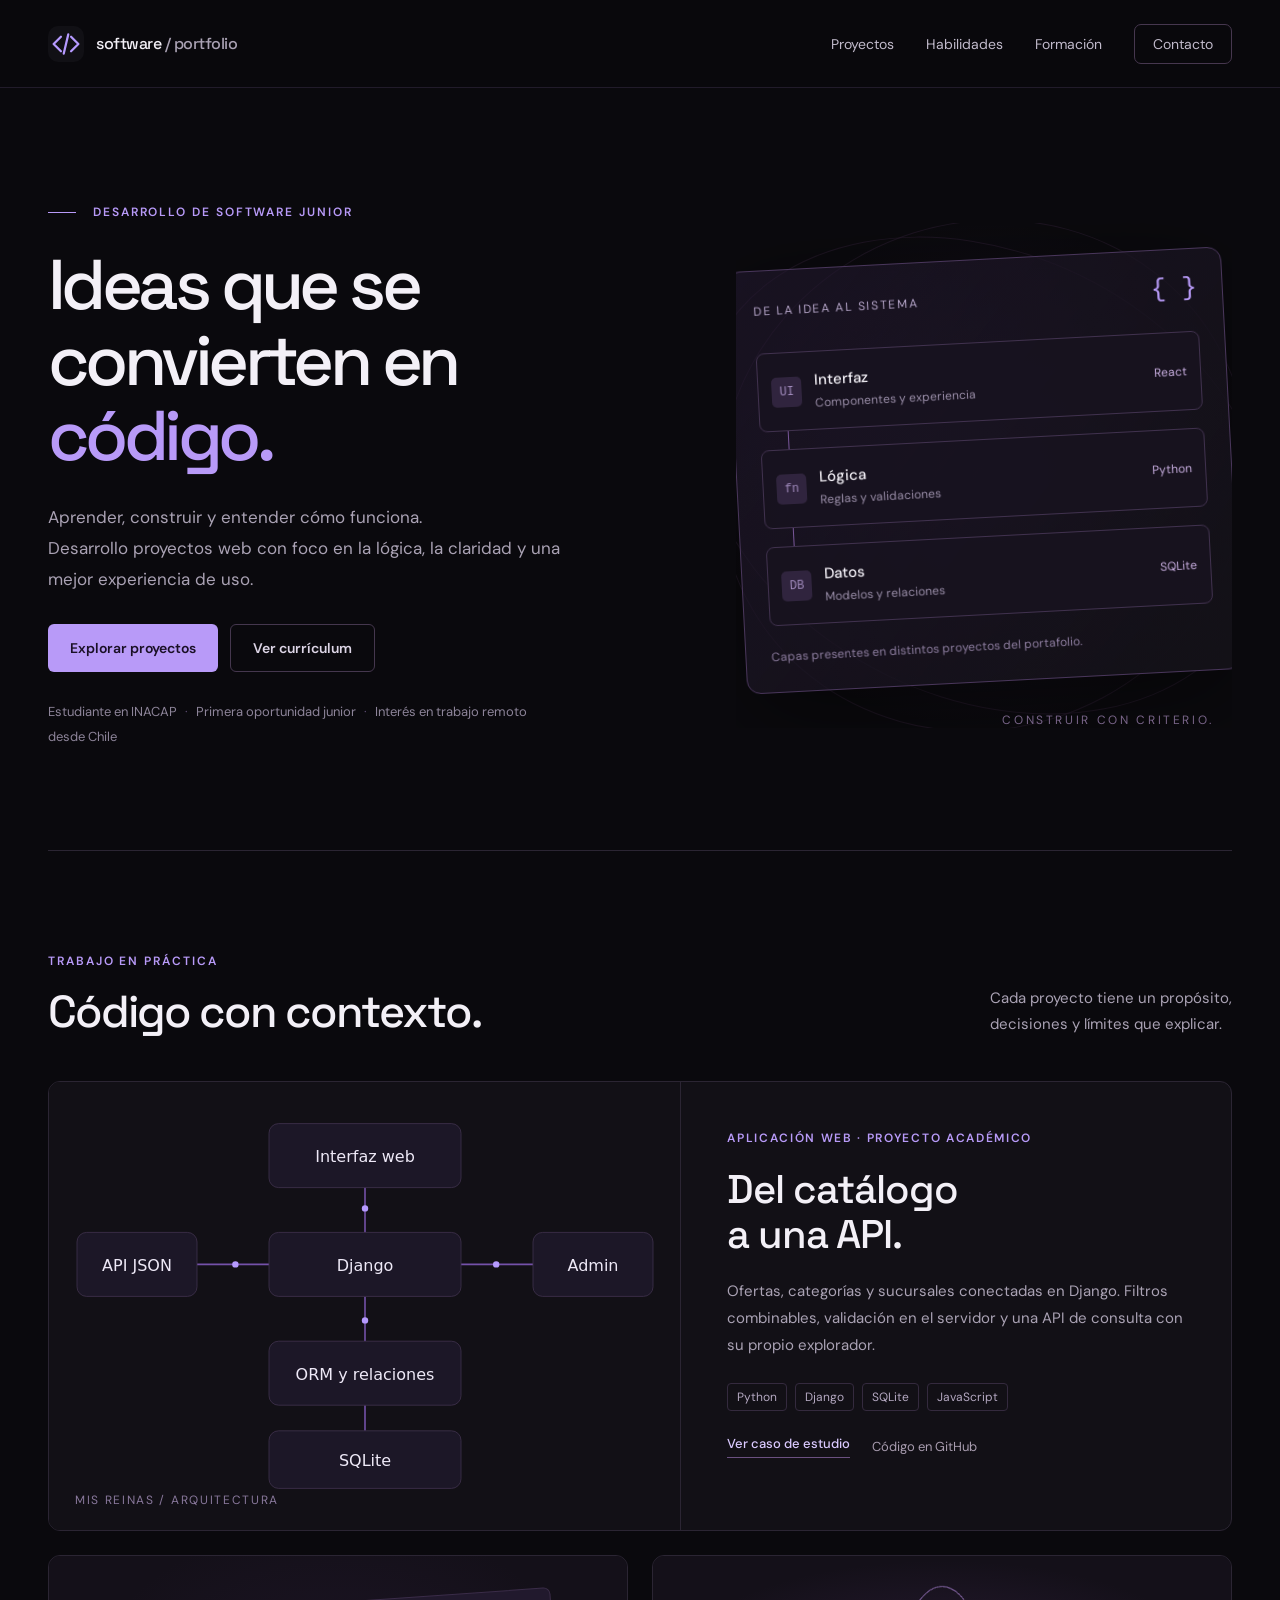
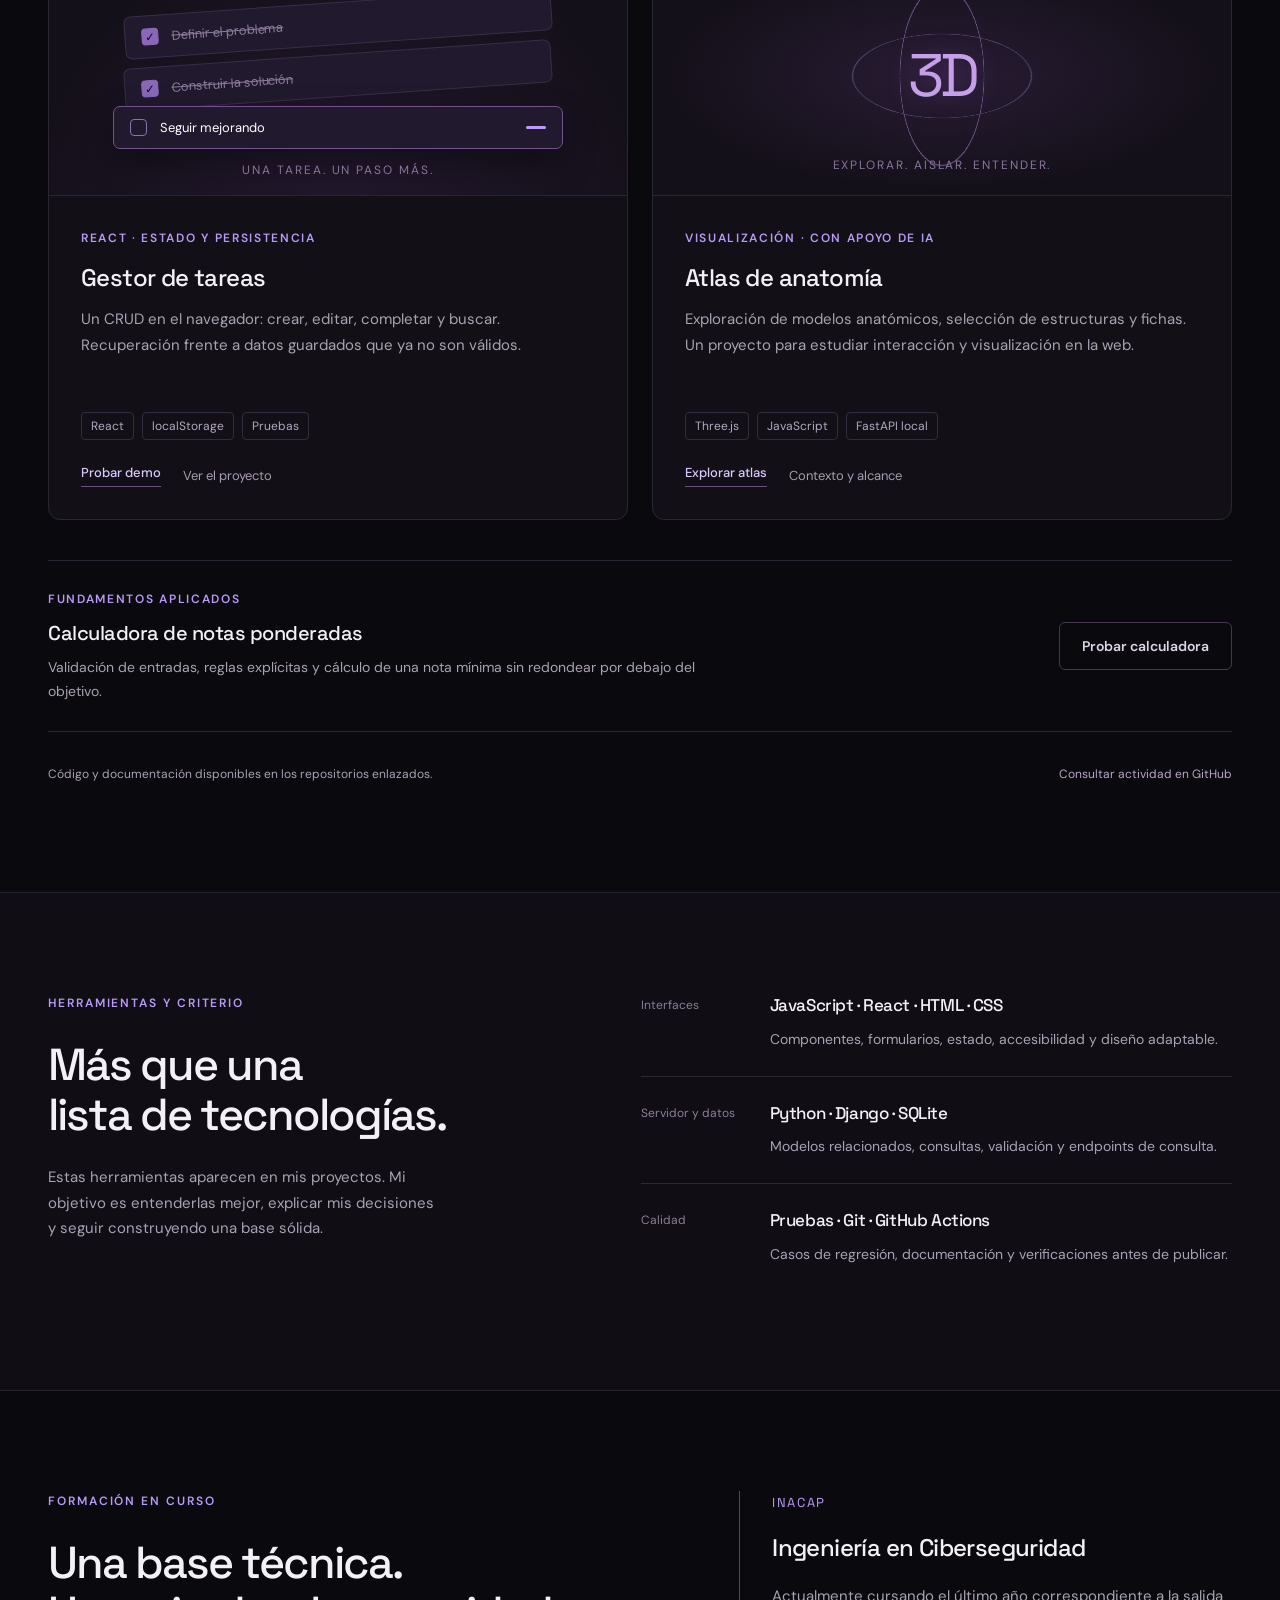
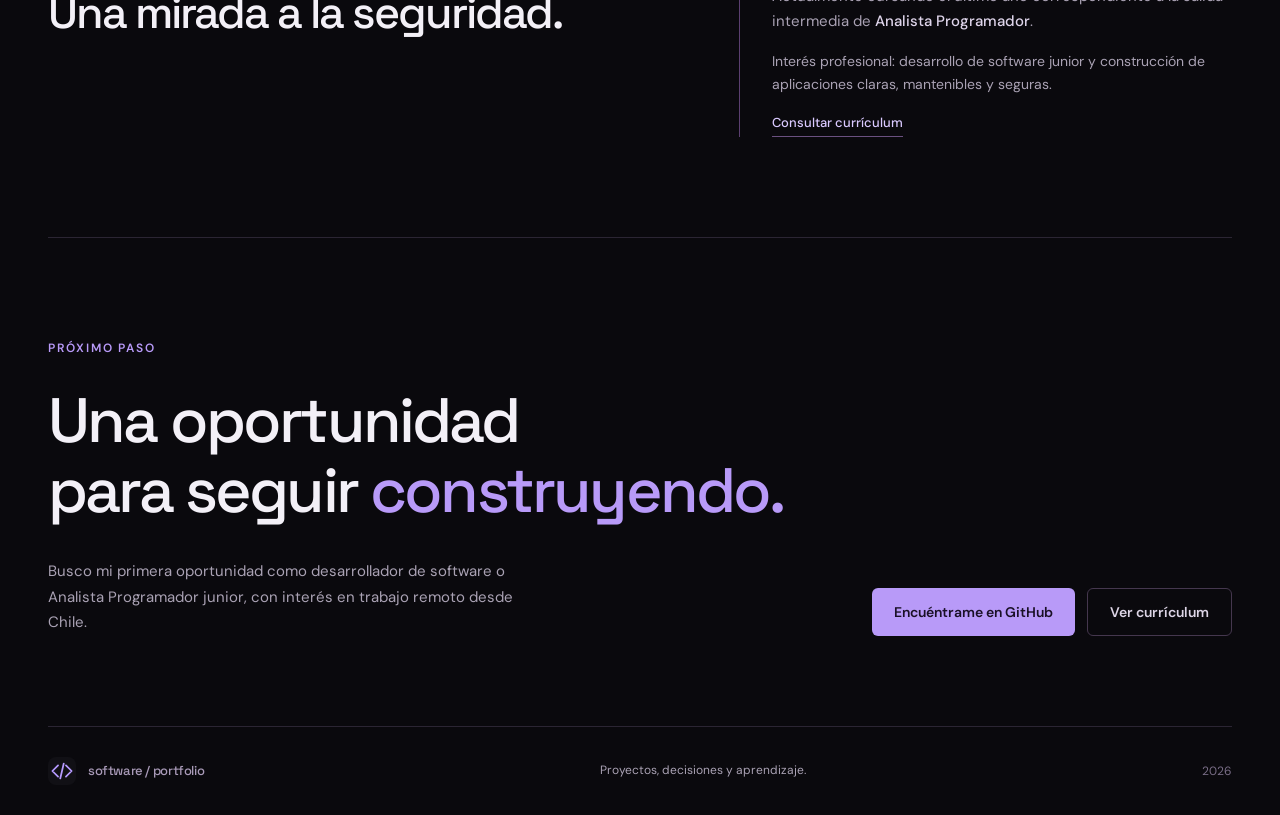
==== index.html @ 1f6416e0 "feat: publish responsive software portfolio and project case studies" ====
<!doctype html>
<html lang="es">
<head>
  <meta charset="utf-8"><meta name="viewport" content="width=device-width,initial-scale=1">
  <title>Desarrollo de software · Portafolio junior</title>
  <meta name="description" content="Portafolio de desarrollo de software junior: proyectos con React, Django y Python, código verificable y formación en INACAP.">
  <meta name="theme-color" content="#0a090d"><meta name="color-scheme" content="dark">
  <meta property="og:title" content="Desarrollo de software · Portafolio junior"><meta property="og:description" content="Proyectos que se pueden explorar. Código, decisiones y aprendizaje."><meta property="og:type" content="website">
  <link rel="icon" href="assets/mark.svg" type="image/svg+xml"><link rel="stylesheet" href="styles.css"><script src="app.js" defer></script>
</head>
<body>
<a class="skip" href="#contenido">Saltar al contenido</a>
<header class="site-header"><nav class="wrap nav" aria-label="Navegación principal"><a class="brand" href="#inicio" aria-label="Inicio del portafolio"><img src="assets/mark.svg" width="36" height="36" alt=""><span>software<span class="brand-sub"> / portfolio</span></span></a><button class="menu-toggle" aria-expanded="false" aria-controls="nav-links">Menú</button><div class="nav-links" id="nav-links"><a href="#proyectos">Proyectos</a><a href="#habilidades">Habilidades</a><a href="#formacion">Formación</a><a class="nav-contact" href="#contacto">Contacto</a></div></nav></header>
<main id="contenido">
  <section class="hero wrap" id="inicio"><div class="hero-copy"><p class="eyebrow"><span class="small-line"></span> DESARROLLO DE SOFTWARE JUNIOR</p><h1>Ideas que se<br>convierten en <span>código.</span></h1><p class="hero-description">Aprender, construir y entender cómo funciona.<br>Desarrollo proyectos web con foco en la lógica, la claridad y una mejor experiencia de uso.</p><div class="hero-actions"><a class="button primary" href="#proyectos">Explorar proyectos</a><a class="button secondary" href="curriculum.html">Ver currículum</a></div><p class="hero-note">Estudiante en INACAP <span>·</span> Primera oportunidad junior <span>·</span> Interés en trabajo remoto desde Chile</p></div>
  <aside class="hero-art" aria-label="Un proyecto, desde la interfaz hasta los datos"><div class="orbit orbit-one"></div><div class="orbit orbit-two"></div><div class="architecture-panel"><div class="panel-top"><span class="panel-label">DE LA IDEA AL SISTEMA</span><span class="code-glyph" aria-hidden="true">{ }</span></div><div class="architecture-row"><span class="node-icon">UI</span><div><strong>Interfaz</strong><small>Componentes y experiencia</small></div><span class="node-tag">React</span></div><div class="node-connection"></div><div class="architecture-row"><span class="node-icon">fn</span><div><strong>Lógica</strong><small>Reglas y validaciones</small></div><span class="node-tag">Python</span></div><div class="node-connection"></div><div class="architecture-row"><span class="node-icon">DB</span><div><strong>Datos</strong><small>Modelos y relaciones</small></div><span class="node-tag">SQLite</span></div><p class="panel-foot">Capas presentes en distintos proyectos del portafolio.</p></div><span class="art-caption">CONSTRUIR CON CRITERIO.</span></aside>
  </section>

  <section class="projects section wrap" id="proyectos"><div class="section-heading"><div><p class="eyebrow">TRABAJO EN PRÁCTICA</p><h2>Código con contexto.</h2></div><p>Cada proyecto tiene un propósito,<br>decisiones y límites que explicar.</p></div>
    <article class="featured project" data-repo="Misreinas"><a class="project-visual" href="proyectos/misreinas.html" aria-label="Ver caso de estudio de Mis Reinas"><img src="assets/architecture.svg" alt="Arquitectura de Mis Reinas con Django, API JSON, Admin, ORM y SQLite" width="840" height="560" loading="lazy"><span class="visual-label">MIS REINAS / ARQUITECTURA</span></a><div class="featured-copy"><span class="project-type">APLICACIÓN WEB · PROYECTO ACADÉMICO</span><h3>Del catálogo<br> a una API.</h3><p>Ofertas, categorías y sucursales conectadas en Django. Filtros combinables, validación en el servidor y una API de consulta con su propio explorador.</p><ul class="tags" aria-label="Tecnologías"><li>Python</li><li>Django</li><li>SQLite</li><li>JavaScript</li></ul><div class="project-links"><a class="text-link" href="proyectos/misreinas.html">Ver caso de estudio</a><a href="https://github.com/bastiiiuuu/Misreinas">Código en GitHub</a></div><span class="repo-update" aria-live="polite"></span></div></article>
    <div class="project-grid">
      <article class="project project-card" data-repo="Certamen-4"><div class="card-visual tasks-visual" aria-hidden="true"><div class="mini-task"><span class="check done">✓</span><span class="strike">Definir el problema</span></div><div class="mini-task"><span class="check done">✓</span><span class="strike">Construir la solución</span></div><div class="mini-task"><span class="check"></span><span>Seguir mejorando</span><i></i></div><p>UNA TAREA. UN PASO MÁS.</p></div><div class="card-copy"><span class="project-type">REACT · ESTADO Y PERSISTENCIA</span><h3>Gestor de tareas</h3><p>Un CRUD en el navegador: crear, editar, completar y buscar. Recuperación frente a datos guardados que ya no son válidos.</p><ul class="tags"><li>React</li><li>localStorage</li><li>Pruebas</li></ul><div class="project-links"><a class="text-link" href="https://bastiiiuuu.github.io/Certamen-4/">Probar demo</a><a href="proyectos/tareas.html">Ver el proyecto</a></div><span class="repo-update" aria-live="polite"></span></div></article>
      <article class="project project-card" data-repo="anatomia-mvp"><div class="card-visual atlas-visual" aria-hidden="true"><div class="atlas-ring ring-a"></div><div class="atlas-ring ring-b"></div><div class="atlas-ring ring-c"></div><span class="atlas-word">3D</span><span class="atlas-label">EXPLORAR. AISLAR. ENTENDER.</span></div><div class="card-copy"><span class="project-type">VISUALIZACIÓN · CON APOYO DE IA</span><h3>Atlas de anatomía</h3><p>Exploración de modelos anatómicos, selección de estructuras y fichas. Un proyecto para estudiar interacción y visualización en la web.</p><ul class="tags"><li>Three.js</li><li>JavaScript</li><li>FastAPI local</li></ul><div class="project-links"><a class="text-link" href="https://bastiiiuuu.github.io/anatomia-mvp/">Explorar atlas</a><a href="proyectos/atlas.html">Contexto y alcance</a></div><span class="repo-update" aria-live="polite"></span></div></article>
    </div>
    <div class="small-project"><div><span class="project-type">FUNDAMENTOS APLICADOS</span><h3>Calculadora de notas ponderadas</h3><p>Validación de entradas, reglas explícitas y cálculo de una nota mínima sin redondear por debajo del objetivo.</p></div><a class="button secondary" href="https://bastiiiuuu.github.io/calculadora-notas-10-pts/">Probar calculadora</a></div>
    <div class="github-sync"><p id="sync-status" role="status">Código y documentación disponibles en los repositorios enlazados.</p><button id="sync-github" type="button">Consultar actividad en GitHub</button></div>
  </section>

  <section class="skills-section section" id="habilidades"><div class="wrap skills-layout"><div><p class="eyebrow">HERRAMIENTAS Y CRITERIO</p><h2>Más que una<br>lista de tecnologías.</h2><p class="section-intro">Estas herramientas aparecen en mis proyectos. Mi objetivo es entenderlas mejor, explicar mis decisiones y seguir construyendo una base sólida.</p></div><div class="skill-groups"><div class="skill-row"><span class="skill-category">Interfaces</span><div><h3>JavaScript · React · HTML · CSS</h3><p>Componentes, formularios, estado, accesibilidad y diseño adaptable.</p></div></div><div class="skill-row"><span class="skill-category">Servidor y datos</span><div><h3>Python · Django · SQLite</h3><p>Modelos relacionados, consultas, validación y endpoints de consulta.</p></div></div><div class="skill-row"><span class="skill-category">Calidad</span><div><h3>Pruebas · Git · GitHub Actions</h3><p>Casos de regresión, documentación y verificaciones antes de publicar.</p></div></div></div></div></section>

  <section class="section wrap education-layout" id="formacion"><div><p class="eyebrow">FORMACIÓN EN CURSO</p><h2>Una base técnica.<br>Una mirada a la seguridad.</h2></div><div class="education-card"><span class="school">INACAP</span><h3>Ingeniería en Ciberseguridad</h3><p>Actualmente cursando el último año correspondiente a la salida intermedia de <strong>Analista Programador</strong>.</p><p class="muted">Interés profesional: desarrollo de software junior y construcción de aplicaciones claras, mantenibles y seguras.</p><a class="text-link" href="curriculum.html">Consultar currículum</a></div></section>

  <section class="contact-section section wrap" id="contacto"><p class="eyebrow">PRÓXIMO PASO</p><h2>Una oportunidad<br>para seguir <span>construyendo.</span></h2><div class="contact-bottom"><p>Busco mi primera oportunidad como desarrollador de software o Analista Programador junior, con interés en trabajo remoto desde Chile.</p><div class="hero-actions"><a class="button primary" href="https://github.com/bastiiiuuu">Encuéntrame en GitHub</a><a class="button secondary" href="curriculum.html">Ver currículum</a></div></div></section>
</main><footer class="wrap footer"><a class="brand" href="#inicio"><img src="assets/mark.svg" width="28" height="28" alt=""><span>software / portfolio</span></a><p>Proyectos, decisiones y aprendizaje.</p><span>2026</span></footer>
</body></html>
---- styles.css ----
@import url('https://fonts.googleapis.com/css2?family=DM+Sans:wght@400;450;500;550;600;650;700&family=Space+Grotesk:wght@400;500;600;700&display=swap');
:root{--bg:#0a090d;--surface:#121016;--surface-2:#19151f;--border:#2b2533;--text:#f3f0f7;--muted:#aaa2b4;--accent:#b89af8;--accent-light:#dac9ff;font-family:'DM Sans',system-ui,sans-serif;color:var(--text);background:var(--bg);font-synthesis:none;scroll-behavior:smooth;scroll-padding-top:100px}*{box-sizing:border-box}body{margin:0}a{color:inherit;text-decoration:none}button,input{font:inherit}button,a{-webkit-tap-highlight-color:transparent}button{cursor:pointer}img{max-width:100%;display:block}::selection{background:#684695;color:white}.wrap{width:min(1184px,calc(100% - 96px));margin-inline:auto}.section{padding-block:100px}h1,h2,h3,p{margin-top:0}h1,h2,h3,.brand{font-family:'Space Grotesk',system-ui,sans-serif;font-weight:500}h1{font-size:clamp(3.3rem,5.5vw,5.2rem);line-height:1.07;letter-spacing:-.065em;margin-bottom:28px}h1 span,h2 span{color:var(--accent)}h2{font-size:clamp(2.2rem,3.5vw,3.25rem);line-height:1.12;letter-spacing:-.045em;margin-bottom:20px}h3{letter-spacing:-.025em}p{line-height:1.7;color:var(--muted)}.eyebrow{font-size:.75rem;letter-spacing:.16em;font-weight:600;color:var(--accent);margin-bottom:26px}.small-line{display:inline-block;width:28px;height:1px;background:var(--accent);vertical-align:middle;margin-right:12px}.site-header{height:88px;border-bottom:1px solid #211b2a;background:#0a090df2;position:sticky;top:0;z-index:20;backdrop-filter:blur(14px)}.nav{display:flex;align-items:center;justify-content:space-between;height:100%}.brand{display:flex;align-items:center;gap:12px;font-size:1rem;letter-spacing:-.03em}.brand-sub{color:var(--muted)}.nav-links{display:flex;align-items:center;gap:32px;font-size:.875rem;color:#c1bacb}.nav-links a{transition:color .2s}.nav-links a:hover{color:white}.nav-contact{border:1px solid #46374f;border-radius:7px;padding:10px 18px}.menu-toggle{display:none}.hero{min-height:700px;padding-block:114px 100px;display:grid;grid-template-columns:1.25fr 1fr;gap:68px;align-items:center;position:relative}.hero-description{font-size:1.0625rem;line-height:1.8;max-width:530px}.hero-actions{display:flex;flex-wrap:wrap;gap:12px;margin-top:30px}.button{display:inline-flex;justify-content:center;align-items:center;min-height:48px;border-radius:6px;font-size:.875rem;font-weight:600;padding:14px 22px;transition:background .2s,transform .2s,border-color .2s}.button:hover{transform:translateY(-2px)}.primary{color:#1a1026;background:var(--accent)}.primary:hover{background:#ccb4ff}.secondary{background:transparent;border:1px solid #45374e;color:#ddd5e6}.secondary:hover{background:#1c1525;border-color:#785d8b}.hero-note{font-size:.8125rem;line-height:1.9;margin:28px 0 0;max-width:490px;color:#8d8499}.hero-note span{color:#5b4b70;padding:0 5px}.hero-art{position:relative;min-width:0;overflow:clip;padding:36px 0 46px;isolation:isolate}.hero-art:before{content:'';position:absolute;inset:-20px -45px;background:radial-gradient(ellipse,#6b3c9f24,transparent 66%);z-index:-1}.architecture-panel{border:1px solid #49365b;background:linear-gradient(130deg,#21172e99,#121016);border-radius:14px;padding:25px;position:relative;box-shadow:0 25px 100px #0008;transform:rotate(-3deg);animation:settle 1s ease both}.panel-top{display:flex;justify-content:space-between;align-items:center;padding-bottom:28px}.panel-label{font-size:.75rem;letter-spacing:.14em;color:#b5a5c8}.code-glyph{color:var(--accent);font-family:monospace;font-size:1.6rem}.architecture-row{display:flex;align-items:center;padding:18px 13px;border:1px solid #40314e;background:#17121ecc;border-radius:8px;gap:13px}.node-icon{font-size:.75rem;color:#a18bbd;background:#30243e;border-radius:5px;padding:8px;font-family:monospace}.architecture-row strong{display:block;font-size:.9375rem;font-weight:500}.architecture-row small{display:block;font-size:.75rem;color:#998da8;margin-top:5px}.node-tag{margin-left:auto;font-size:.75rem;color:#c7addf}.node-connection{width:1px;height:18px;background:#785699;margin-left:28px}.panel-foot{font-size:.75rem;margin:22px 0 0;line-height:1.6;color:#8e7ea0}.art-caption{position:absolute;bottom:0;right:18px;font-size:.75rem;letter-spacing:.22em;color:#796589}.orbit{position:absolute;border:1px solid #36233d70;z-index:-1;inset:0 -20px;border-radius:50%;transform:rotate(-28deg)}.orbit-two{inset:30px -50px;transform:rotate(26deg)}.projects{border-top:1px solid var(--border)}.section-heading{display:flex;align-items:flex-end;justify-content:space-between;margin-bottom:44px;gap:30px}.section-heading h2{margin-bottom:0}.section-heading .eyebrow{margin-bottom:16px}.section-heading>p{font-size:.9375rem;margin:0}.project{border:1px solid var(--border);border-radius:12px;overflow:hidden;background:var(--surface)}.featured{display:grid;grid-template-columns:1.15fr 1fr;min-height:450px}.project-visual{position:relative;background:#121016;display:flex;align-items:center;justify-content:center;border-right:1px solid var(--border);overflow:hidden}.project-visual img{width:100%;height:100%;object-fit:cover;transition:transform .5s}.project-visual:hover img{transform:scale(1.025)}.visual-label{position:absolute;bottom:22px;left:26px;font-size:.75rem;letter-spacing:.14em;color:#89789c}.featured-copy{padding:46px}.project-type{display:block;font-size:.75rem;letter-spacing:.14em;color:var(--accent);font-weight:600;line-height:1.7}.featured h3{font-size:2.5rem;line-height:1.12;margin:20px 0}.featured-copy>p{font-size:.9375rem;line-height:1.8}.tags{padding:0;list-style:none;display:flex;flex-wrap:wrap;gap:8px;margin:24px 0}.tags li{font-size:.75rem;color:#b4a8c1;border:1px solid #342a3e;border-radius:4px;padding:5px 9px}.project-links{display:flex;gap:22px;flex-wrap:wrap;align-items:center;font-size:.8125rem}.project-links>a:not(.text-link){color:#a89caf}.text-link{display:inline-block;color:var(--accent-light);border-bottom:1px solid #6a5080;padding-bottom:5px;font-size:.8125rem;font-weight:500}.project-links a:hover,.text-link:hover{color:white}.project-grid{display:grid;grid-template-columns:1fr 1fr;gap:24px;margin-top:24px}.card-visual{height:240px;border-bottom:1px solid var(--border);overflow:hidden;position:relative}.tasks-visual{background:radial-gradient(ellipse at 50% 130%,#482c6350,transparent 80%),#141019;display:flex;flex-direction:column;align-items:center;justify-content:center;gap:9px}.mini-task{display:flex;align-items:center;gap:13px;width:74%;padding:12px 16px;background:#21192d;border:1px solid #3a2c48;border-radius:7px;color:#c8bdd3;font-size:.8125rem;transform:rotate(-4deg)}.mini-task:last-of-type{transform:rotate(0);width:78%;border-color:#73518d;color:white;box-shadow:0 15px 35px #0005}.check{border:1px solid #8e70aa;width:17px;height:17px;display:inline-flex;align-items:center;justify-content:center;border-radius:4px;font-size:.75rem}.check.done{background:#8a67b9;border-color:#8a67b9;color:#160f21}.strike{text-decoration:line-through;color:#8c7c9d}.mini-task i{height:3px;width:20px;margin-left:auto;background:var(--accent);border-radius:3px}.tasks-visual>p{font-size:.75rem;letter-spacing:.16em;position:absolute;bottom:3px;color:#89759c}.card-copy{padding:32px}.card-copy h3{font-size:1.5rem;margin:14px 0}.card-copy>p{font-size:.9375rem;min-height:81px}.atlas-visual{display:flex;align-items:center;justify-content:center;background:radial-gradient(ellipse,#5c39774a,transparent 68%),#141019}.atlas-ring{position:absolute;width:180px;height:180px;border:1px solid #9470b9;border-radius:50%;opacity:.6}.ring-a{transform:rotateX(62deg) rotateZ(20deg)}.ring-b{transform:rotateY(62deg) rotateZ(40deg)}.ring-c{transform:rotateY(-62deg) rotateZ(40deg)}.atlas-word{font-family:'Space Grotesk',sans-serif;font-size:3.75rem;letter-spacing:-.07em;color:#c5a0e9;text-shadow:0 0 30px #9b63cb50}.atlas-label{position:absolute;bottom:22px;font-size:.75rem;letter-spacing:.16em;color:#89759c}.small-project{border-block:1px solid var(--border);display:flex;align-items:center;justify-content:space-between;gap:40px;margin-top:40px;padding:28px 0}.small-project h3{font-size:1.25rem;margin:10px 0}.small-project p{font-size:.875rem;max-width:660px;margin:0}.small-project .button{flex-shrink:0}.github-sync{display:flex;justify-content:space-between;gap:20px;align-items:center;margin-top:24px}.github-sync p{font-size:.75rem;margin:0}.github-sync button{color:#b8a6cc;font-size:.75rem;border:0;background:none;padding:10px 0;flex-shrink:0}.github-sync button:disabled{opacity:.6}.repo-update{display:block;color:#84748e;font-size:.75rem;margin-top:18px}.repo-update:empty{display:none}.skills-section{background:#100d14;border-block:1px solid #27202e}.skills-layout{display:grid;grid-template-columns:1fr 1.2fr;gap:100px}.section-intro{max-width:390px;font-size:.9375rem;margin:25px 0 0}.skill-row{display:grid;grid-template-columns:105px 1fr;gap:24px;padding:24px 0;border-bottom:1px solid #302735}.skill-row:first-child{padding-top:0}.skill-row:last-child{border-bottom:0}.skill-category{font-size:.75rem;color:#8c7e98;padding-top:4px}.skill-row h3{font-size:1.0625rem;line-height:1.5;margin-bottom:9px}.skill-row p{font-size:.875rem;margin:0}.education-layout{display:grid;grid-template-columns:1.2fr 1fr;gap:100px;align-items:start}.education-card{border-left:1px solid #5b3f70;padding-left:32px}.school{font-family:'Space Grotesk',sans-serif;color:var(--accent);letter-spacing:.12em;font-size:.8125rem}.education-card h3{font-size:1.5rem;line-height:1.3;margin:20px 0}.education-card p{font-size:.9375rem}.education-card strong{font-weight:500;color:#dfd5eb}.education-card .muted{font-size:.875rem}.contact-section{border-top:1px solid var(--border);padding-bottom:90px}.contact-section h2{font-size:clamp(2.6rem,4.9vw,4.5rem);line-height:1.12}.contact-bottom{display:flex;justify-content:space-between;align-items:flex-end;gap:60px;margin-top:34px}.contact-bottom>p{max-width:480px;margin:0;font-size:.9375rem}.contact-bottom .hero-actions{margin:0;flex-shrink:0}.footer{border-top:1px solid var(--border);padding-block:30px;display:flex;align-items:center;justify-content:space-between;color:#796d86;font-size:.75rem;gap:20px}.footer .brand{font-size:.8125rem;color:#a99ab8}.footer p{margin:0;font-size:.75rem}.skip{position:fixed;left:16px;top:-80px;z-index:100;background:var(--accent);color:#140b21;padding:12px 20px;border-radius:5px}.skip:focus{top:16px}a:focus-visible,button:focus-visible,summary:focus-visible{outline:2px solid #d5b7ff;outline-offset:6px}section[id]{scroll-margin-top:100px}.case-header{padding:100px 0 55px;max-width:870px}.case-header h1{font-size:clamp(2.8rem,5vw,4.5rem)}.case-content{max-width:850px;padding-bottom:90px}.case-content h2{font-size:1.65rem;letter-spacing:-.03em;margin-top:50px}.case-content p,.case-content li{font-size:1rem;color:var(--muted);line-height:1.8}.case-content li{margin-bottom:10px}.case-content img{border:1px solid var(--border);border-radius:10px;margin:30px 0}.case-content code{font-size:.875em;color:#c8a9e9;background:#201827;padding:3px 6px;border-radius:4px}.case-content a:not(.button){color:var(--accent-light);text-decoration:underline;text-underline-offset:4px}.case-note{border-left:2px solid var(--accent);padding-left:20px}.reveal{opacity:0;transform:translateY(20px);transition:opacity .6s,transform .6s}.reveal.visible{opacity:1;transform:none}@keyframes settle{from{opacity:0;transform:translateY(18px) rotate(-3deg)}to{opacity:1;transform:translateY(0) rotate(-3deg)}}
@media(min-width:1500px){.hero{min-height:790px;padding-top:145px}}
@media(max-width:1050px){.wrap{width:calc(100% - 64px)}.hero{gap:35px}.featured-copy{padding:34px}.skills-layout,.education-layout{gap:50px}.contact-bottom{display:block}.contact-bottom .hero-actions{margin-top:26px}.architecture-panel{padding:20px}.node-tag{display:none}.hero-note{max-width:370px}}
@media(max-width:760px){.wrap{width:calc(100% - 40px)}.site-header{height:72px}.nav-links{display:none;position:absolute;top:71px;left:0;right:0;background:#100d15;border-bottom:1px solid var(--border);padding:24px;flex-direction:column;align-items:stretch;gap:22px}.nav-links.open{display:flex}.menu-toggle{display:block;background:transparent;border:1px solid #44334e;color:#d7c8e4;border-radius:5px;padding:8px 12px;font-size:.8125rem}.hero{grid-template-columns:1fr;gap:10px;padding:70px 0 52px;min-height:0}.hero-copy{max-width:590px;min-width:0}h1{font-size:clamp(3.1rem,9vw,4.5rem)}.hero-description{font-size:1rem}.hero-note{max-width:460px}.hero-art{max-width:440px;width:100%;justify-self:center;padding:35px 14px 42px;margin-top:15px}.architecture-panel{transform:rotate(-2deg)}.orbit{inset:10px 0}.orbit-two{inset:40px -5px}.architecture-row{padding:13px}.node-tag{display:block}.section{padding-block:65px}.section-heading{display:block;margin-bottom:30px}.section-heading>p{margin-top:18px}.featured{grid-template-columns:1fr}.project-visual{border-right:0;border-bottom:1px solid var(--border);height:310px}.project-visual img{object-fit:contain}.featured-copy{padding:28px}.featured h3{font-size:2rem}.featured h3 br{display:none}.project-grid{grid-template-columns:1fr}.card-visual{height:240px}.card-copy{padding:28px}.card-copy>p{min-height:0}.small-project{display:block}.small-project .button{margin-top:22px}.github-sync{display:block}.github-sync button{margin-top:10px}.skills-layout,.education-layout{grid-template-columns:1fr;gap:35px}.skill-row{grid-template-columns:1fr;gap:8px;padding:22px 0}.skill-category{padding:0}.section-intro{max-width:100%}.education-card{padding-left:24px}.contact-section h2{font-size:clamp(2.4rem,8vw,3.5rem)}.contact-bottom{margin-top:24px}.contact-bottom .hero-actions{align-items:stretch}.footer{flex-wrap:wrap;padding-block:25px}.footer p{display:none}.case-header{padding-top:60px}.case-content{padding-bottom:60px}}
@media(prefers-reduced-motion:reduce){:root{scroll-behavior:auto}*,*:before,*:after{animation:none!important;transition:none!important}.reveal{opacity:1;transform:none}}

.hero-copy,.featured-copy,.card-copy{min-width:0}.hero{overflow:clip}.architecture-row>div{min-width:0}
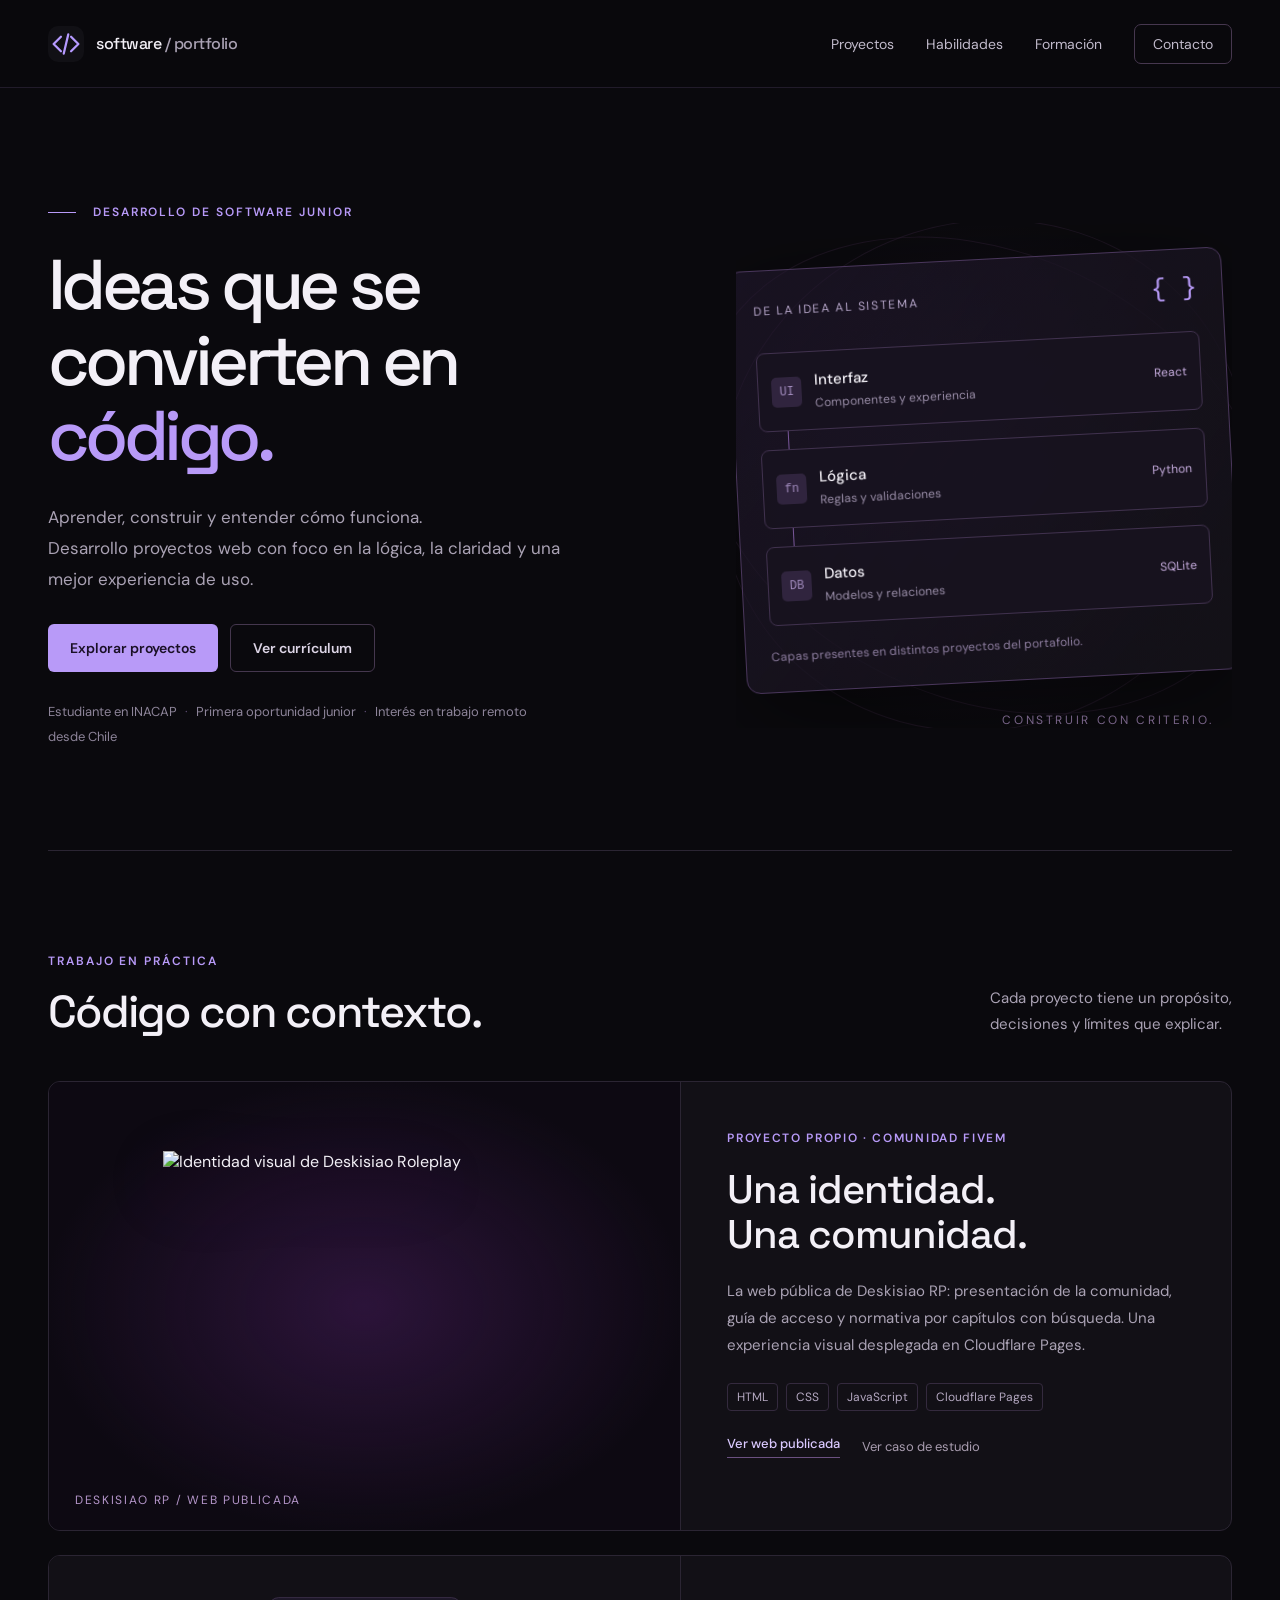
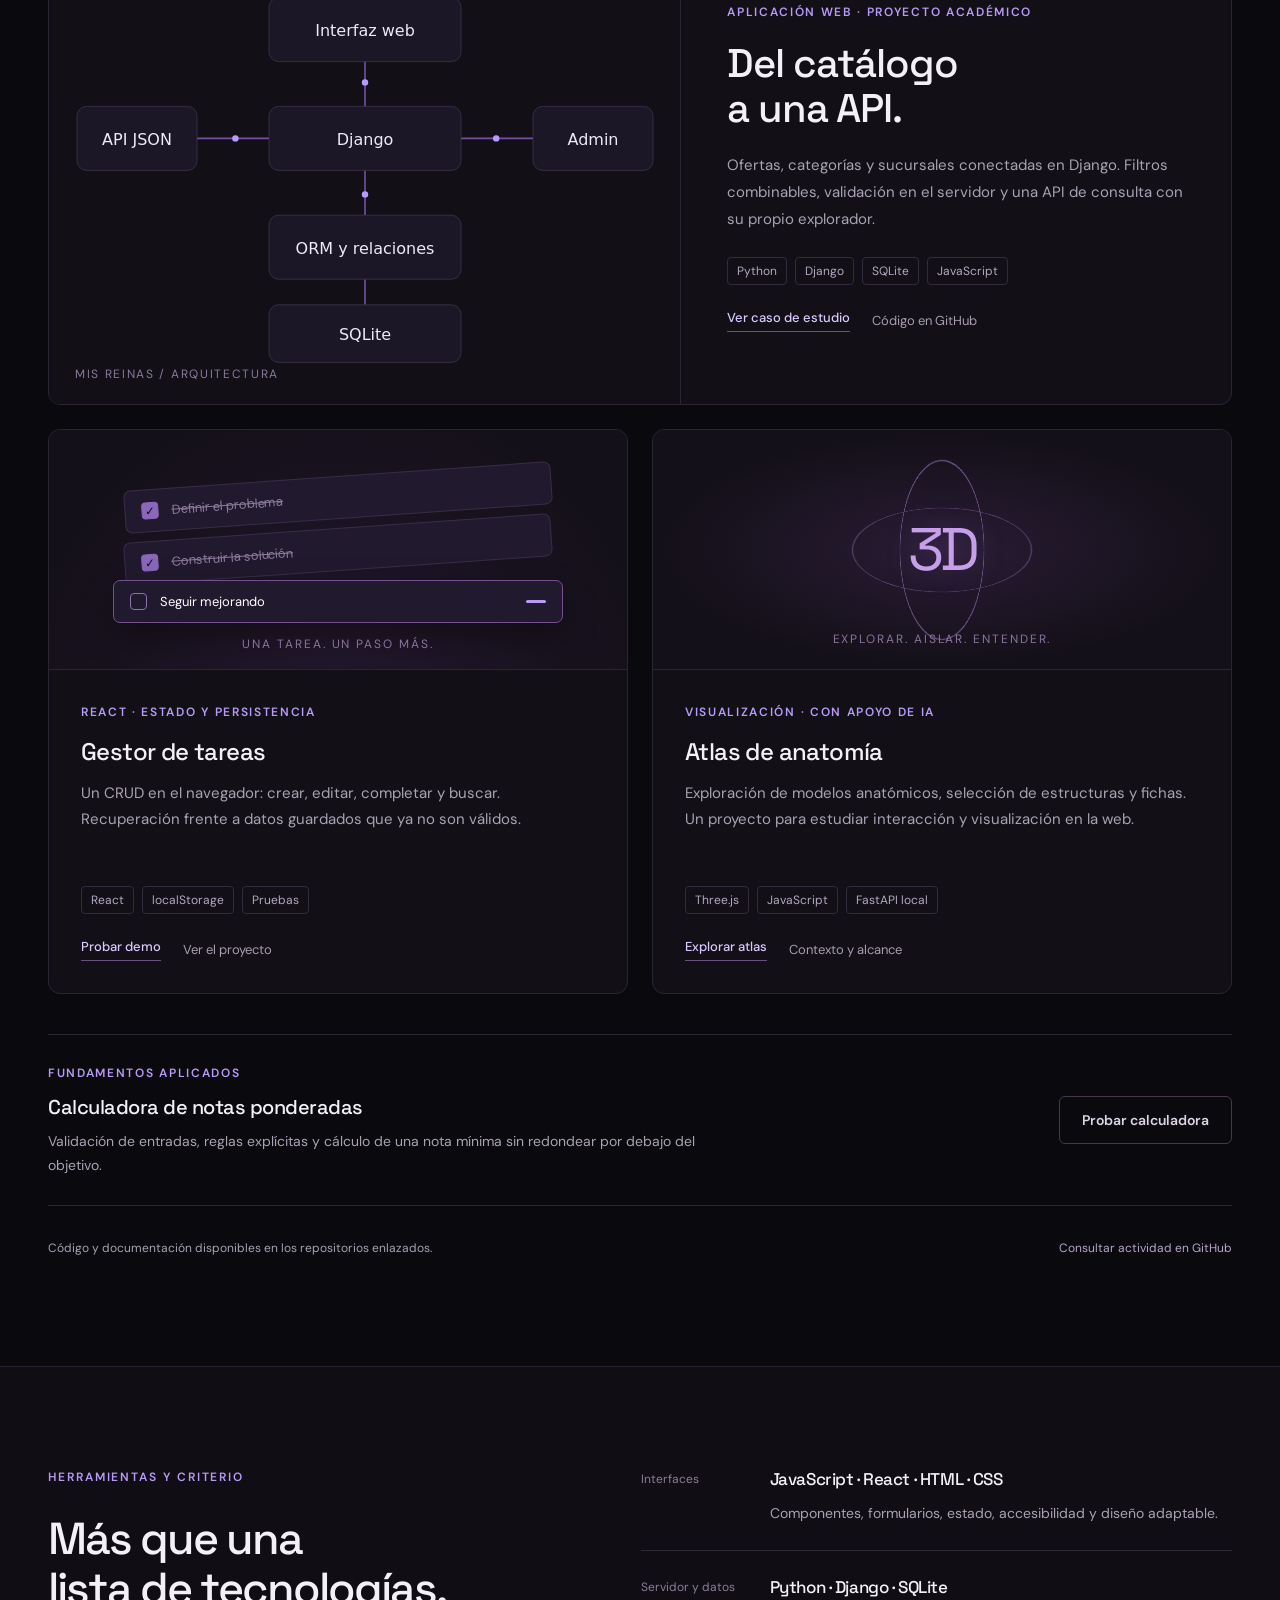
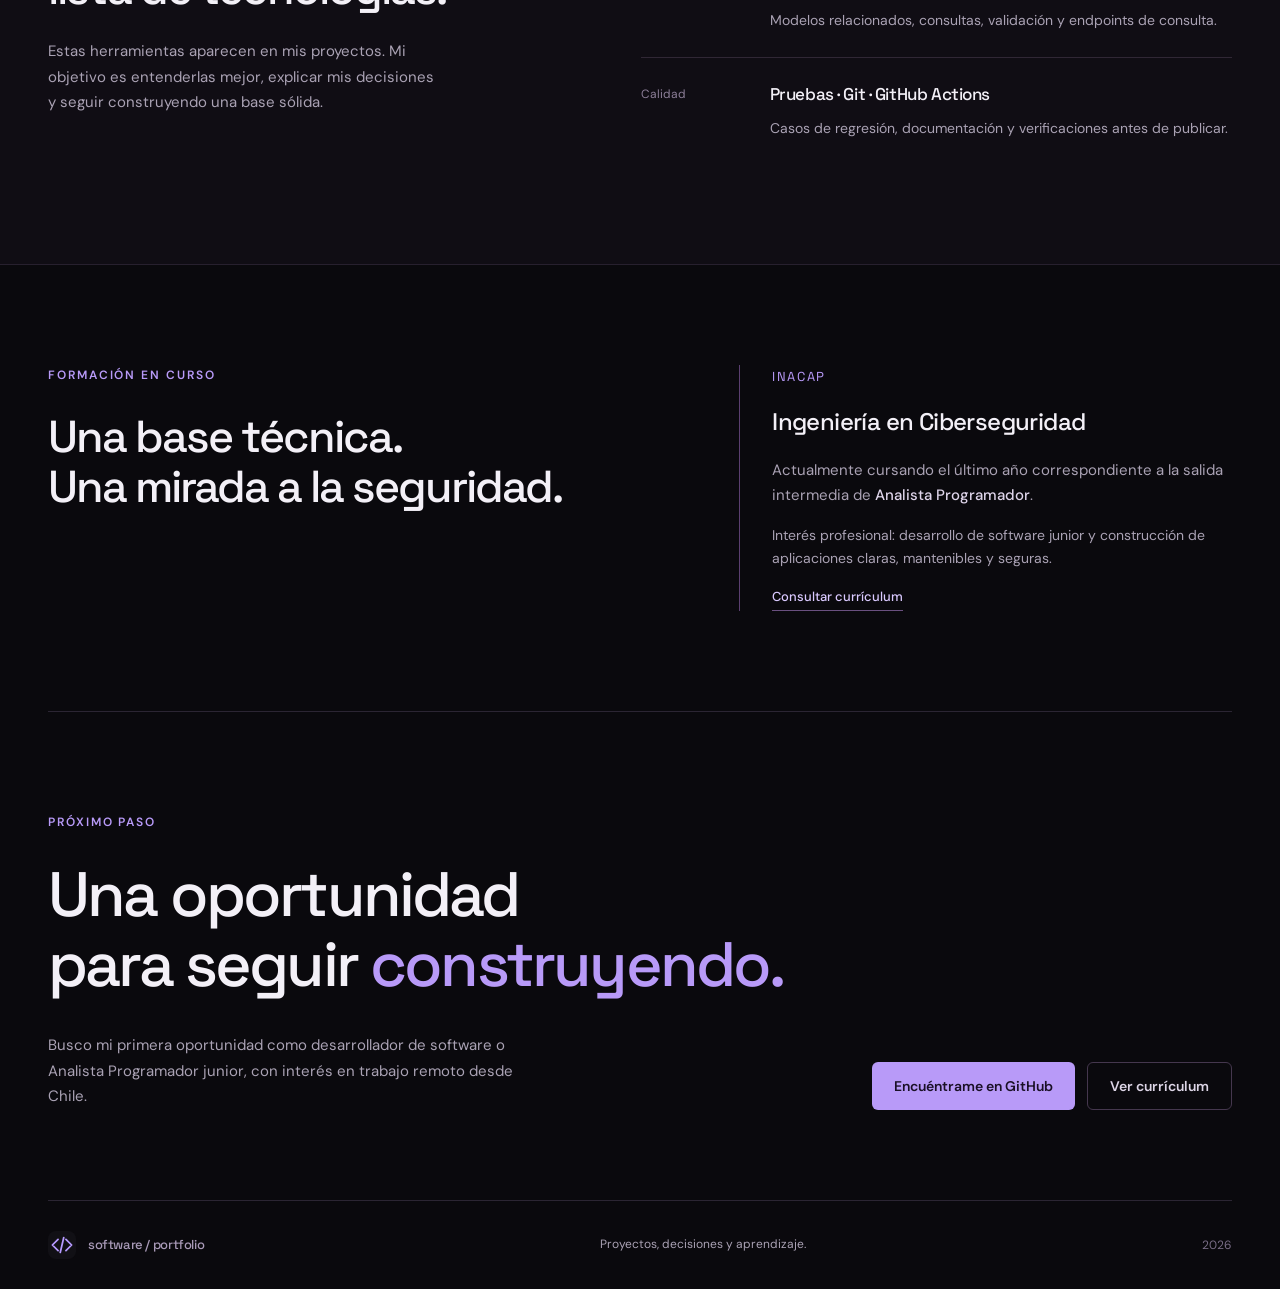
==== commit 5b421308: "feat: showcase Deskisiao RP as a published community web project" ====
--- a/index.html
+++ b/index.html
@@ -1,36 +1,37 @@
-<!doctype html>
-<html lang="es">
-<head>
-  <meta charset="utf-8"><meta name="viewport" content="width=device-width,initial-scale=1">
-  <title>Desarrollo de software · Portafolio junior</title>
-  <meta name="description" content="Portafolio de desarrollo de software junior: proyectos con React, Django y Python, código verificable y formación en INACAP.">
-  <meta name="theme-color" content="#0a090d"><meta name="color-scheme" content="dark">
-  <meta property="og:title" content="Desarrollo de software · Portafolio junior"><meta property="og:description" content="Proyectos que se pueden explorar. Código, decisiones y aprendizaje."><meta property="og:type" content="website">
-  <link rel="icon" href="assets/mark.svg" type="image/svg+xml"><link rel="stylesheet" href="styles.css"><script src="app.js" defer></script>
-</head>
-<body>
-<a class="skip" href="#contenido">Saltar al contenido</a>
-<header class="site-header"><nav class="wrap nav" aria-label="Navegación principal"><a class="brand" href="#inicio" aria-label="Inicio del portafolio"><img src="assets/mark.svg" width="36" height="36" alt=""><span>software<span class="brand-sub"> / portfolio</span></span></a><button class="menu-toggle" aria-expanded="false" aria-controls="nav-links">Menú</button><div class="nav-links" id="nav-links"><a href="#proyectos">Proyectos</a><a href="#habilidades">Habilidades</a><a href="#formacion">Formación</a><a class="nav-contact" href="#contacto">Contacto</a></div></nav></header>
-<main id="contenido">
-  <section class="hero wrap" id="inicio"><div class="hero-copy"><p class="eyebrow"><span class="small-line"></span> DESARROLLO DE SOFTWARE JUNIOR</p><h1>Ideas que se<br>convierten en <span>código.</span></h1><p class="hero-description">Aprender, construir y entender cómo funciona.<br>Desarrollo proyectos web con foco en la lógica, la claridad y una mejor experiencia de uso.</p><div class="hero-actions"><a class="button primary" href="#proyectos">Explorar proyectos</a><a class="button secondary" href="curriculum.html">Ver currículum</a></div><p class="hero-note">Estudiante en INACAP <span>·</span> Primera oportunidad junior <span>·</span> Interés en trabajo remoto desde Chile</p></div>
-  <aside class="hero-art" aria-label="Un proyecto, desde la interfaz hasta los datos"><div class="orbit orbit-one"></div><div class="orbit orbit-two"></div><div class="architecture-panel"><div class="panel-top"><span class="panel-label">DE LA IDEA AL SISTEMA</span><span class="code-glyph" aria-hidden="true">{ }</span></div><div class="architecture-row"><span class="node-icon">UI</span><div><strong>Interfaz</strong><small>Componentes y experiencia</small></div><span class="node-tag">React</span></div><div class="node-connection"></div><div class="architecture-row"><span class="node-icon">fn</span><div><strong>Lógica</strong><small>Reglas y validaciones</small></div><span class="node-tag">Python</span></div><div class="node-connection"></div><div class="architecture-row"><span class="node-icon">DB</span><div><strong>Datos</strong><small>Modelos y relaciones</small></div><span class="node-tag">SQLite</span></div><p class="panel-foot">Capas presentes en distintos proyectos del portafolio.</p></div><span class="art-caption">CONSTRUIR CON CRITERIO.</span></aside>
-  </section>
-
-  <section class="projects section wrap" id="proyectos"><div class="section-heading"><div><p class="eyebrow">TRABAJO EN PRÁCTICA</p><h2>Código con contexto.</h2></div><p>Cada proyecto tiene un propósito,<br>decisiones y límites que explicar.</p></div>
-    <article class="featured project" data-repo="Misreinas"><a class="project-visual" href="proyectos/misreinas.html" aria-label="Ver caso de estudio de Mis Reinas"><img src="assets/architecture.svg" alt="Arquitectura de Mis Reinas con Django, API JSON, Admin, ORM y SQLite" width="840" height="560" loading="lazy"><span class="visual-label">MIS REINAS / ARQUITECTURA</span></a><div class="featured-copy"><span class="project-type">APLICACIÓN WEB · PROYECTO ACADÉMICO</span><h3>Del catálogo<br> a una API.</h3><p>Ofertas, categorías y sucursales conectadas en Django. Filtros combinables, validación en el servidor y una API de consulta con su propio explorador.</p><ul class="tags" aria-label="Tecnologías"><li>Python</li><li>Django</li><li>SQLite</li><li>JavaScript</li></ul><div class="project-links"><a class="text-link" href="proyectos/misreinas.html">Ver caso de estudio</a><a href="https://github.com/bastiiiuuu/Misreinas">Código en GitHub</a></div><span class="repo-update" aria-live="polite"></span></div></article>
-    <div class="project-grid">
-      <article class="project project-card" data-repo="Certamen-4"><div class="card-visual tasks-visual" aria-hidden="true"><div class="mini-task"><span class="check done">✓</span><span class="strike">Definir el problema</span></div><div class="mini-task"><span class="check done">✓</span><span class="strike">Construir la solución</span></div><div class="mini-task"><span class="check"></span><span>Seguir mejorando</span><i></i></div><p>UNA TAREA. UN PASO MÁS.</p></div><div class="card-copy"><span class="project-type">REACT · ESTADO Y PERSISTENCIA</span><h3>Gestor de tareas</h3><p>Un CRUD en el navegador: crear, editar, completar y buscar. Recuperación frente a datos guardados que ya no son válidos.</p><ul class="tags"><li>React</li><li>localStorage</li><li>Pruebas</li></ul><div class="project-links"><a class="text-link" href="https://bastiiiuuu.github.io/Certamen-4/">Probar demo</a><a href="proyectos/tareas.html">Ver el proyecto</a></div><span class="repo-update" aria-live="polite"></span></div></article>
-      <article class="project project-card" data-repo="anatomia-mvp"><div class="card-visual atlas-visual" aria-hidden="true"><div class="atlas-ring ring-a"></div><div class="atlas-ring ring-b"></div><div class="atlas-ring ring-c"></div><span class="atlas-word">3D</span><span class="atlas-label">EXPLORAR. AISLAR. ENTENDER.</span></div><div class="card-copy"><span class="project-type">VISUALIZACIÓN · CON APOYO DE IA</span><h3>Atlas de anatomía</h3><p>Exploración de modelos anatómicos, selección de estructuras y fichas. Un proyecto para estudiar interacción y visualización en la web.</p><ul class="tags"><li>Three.js</li><li>JavaScript</li><li>FastAPI local</li></ul><div class="project-links"><a class="text-link" href="https://bastiiiuuu.github.io/anatomia-mvp/">Explorar atlas</a><a href="proyectos/atlas.html">Contexto y alcance</a></div><span class="repo-update" aria-live="polite"></span></div></article>
-    </div>
-    <div class="small-project"><div><span class="project-type">FUNDAMENTOS APLICADOS</span><h3>Calculadora de notas ponderadas</h3><p>Validación de entradas, reglas explícitas y cálculo de una nota mínima sin redondear por debajo del objetivo.</p></div><a class="button secondary" href="https://bastiiiuuu.github.io/calculadora-notas-10-pts/">Probar calculadora</a></div>
-    <div class="github-sync"><p id="sync-status" role="status">Código y documentación disponibles en los repositorios enlazados.</p><button id="sync-github" type="button">Consultar actividad en GitHub</button></div>
-  </section>
-
-  <section class="skills-section section" id="habilidades"><div class="wrap skills-layout"><div><p class="eyebrow">HERRAMIENTAS Y CRITERIO</p><h2>Más que una<br>lista de tecnologías.</h2><p class="section-intro">Estas herramientas aparecen en mis proyectos. Mi objetivo es entenderlas mejor, explicar mis decisiones y seguir construyendo una base sólida.</p></div><div class="skill-groups"><div class="skill-row"><span class="skill-category">Interfaces</span><div><h3>JavaScript · React · HTML · CSS</h3><p>Componentes, formularios, estado, accesibilidad y diseño adaptable.</p></div></div><div class="skill-row"><span class="skill-category">Servidor y datos</span><div><h3>Python · Django · SQLite</h3><p>Modelos relacionados, consultas, validación y endpoints de consulta.</p></div></div><div class="skill-row"><span class="skill-category">Calidad</span><div><h3>Pruebas · Git · GitHub Actions</h3><p>Casos de regresión, documentación y verificaciones antes de publicar.</p></div></div></div></div></section>
-
-  <section class="section wrap education-layout" id="formacion"><div><p class="eyebrow">FORMACIÓN EN CURSO</p><h2>Una base técnica.<br>Una mirada a la seguridad.</h2></div><div class="education-card"><span class="school">INACAP</span><h3>Ingeniería en Ciberseguridad</h3><p>Actualmente cursando el último año correspondiente a la salida intermedia de <strong>Analista Programador</strong>.</p><p class="muted">Interés profesional: desarrollo de software junior y construcción de aplicaciones claras, mantenibles y seguras.</p><a class="text-link" href="curriculum.html">Consultar currículum</a></div></section>
-
-  <section class="contact-section section wrap" id="contacto"><p class="eyebrow">PRÓXIMO PASO</p><h2>Una oportunidad<br>para seguir <span>construyendo.</span></h2><div class="contact-bottom"><p>Busco mi primera oportunidad como desarrollador de software o Analista Programador junior, con interés en trabajo remoto desde Chile.</p><div class="hero-actions"><a class="button primary" href="https://github.com/bastiiiuuu">Encuéntrame en GitHub</a><a class="button secondary" href="curriculum.html">Ver currículum</a></div></div></section>
-</main><footer class="wrap footer"><a class="brand" href="#inicio"><img src="assets/mark.svg" width="28" height="28" alt=""><span>software / portfolio</span></a><p>Proyectos, decisiones y aprendizaje.</p><span>2026</span></footer>
-</body></html>
-
+<!doctype html>
+<html lang="es">
+<head>
+  <meta charset="utf-8"><meta name="viewport" content="width=device-width,initial-scale=1">
+  <title>Desarrollo de software · Portafolio junior</title>
+  <meta name="description" content="Portafolio de desarrollo de software junior: proyectos con React, Django y Python, código verificable y formación en INACAP.">
+  <meta name="theme-color" content="#0a090d"><meta name="color-scheme" content="dark">
+  <meta property="og:title" content="Desarrollo de software · Portafolio junior"><meta property="og:description" content="Proyectos que se pueden explorar. Código, decisiones y aprendizaje."><meta property="og:type" content="website">
+  <link rel="icon" href="assets/mark.svg" type="image/svg+xml"><link rel="stylesheet" href="styles.css"><script src="app.js" defer></script>
+</head>
+<body>
+<a class="skip" href="#contenido">Saltar al contenido</a>
+<header class="site-header"><nav class="wrap nav" aria-label="Navegación principal"><a class="brand" href="#inicio" aria-label="Inicio del portafolio"><img src="assets/mark.svg" width="36" height="36" alt=""><span>software<span class="brand-sub"> / portfolio</span></span></a><button class="menu-toggle" aria-expanded="false" aria-controls="nav-links">Menú</button><div class="nav-links" id="nav-links"><a href="#proyectos">Proyectos</a><a href="#habilidades">Habilidades</a><a href="#formacion">Formación</a><a class="nav-contact" href="#contacto">Contacto</a></div></nav></header>
+<main id="contenido">
+  <section class="hero wrap" id="inicio"><div class="hero-copy"><p class="eyebrow"><span class="small-line"></span> DESARROLLO DE SOFTWARE JUNIOR</p><h1>Ideas que se<br>convierten en <span>código.</span></h1><p class="hero-description">Aprender, construir y entender cómo funciona.<br>Desarrollo proyectos web con foco en la lógica, la claridad y una mejor experiencia de uso.</p><div class="hero-actions"><a class="button primary" href="#proyectos">Explorar proyectos</a><a class="button secondary" href="curriculum.html">Ver currículum</a></div><p class="hero-note">Estudiante en INACAP <span>·</span> Primera oportunidad junior <span>·</span> Interés en trabajo remoto desde Chile</p></div>
+  <aside class="hero-art" aria-label="Un proyecto, desde la interfaz hasta los datos"><div class="orbit orbit-one"></div><div class="orbit orbit-two"></div><div class="architecture-panel"><div class="panel-top"><span class="panel-label">DE LA IDEA AL SISTEMA</span><span class="code-glyph" aria-hidden="true">{ }</span></div><div class="architecture-row"><span class="node-icon">UI</span><div><strong>Interfaz</strong><small>Componentes y experiencia</small></div><span class="node-tag">React</span></div><div class="node-connection"></div><div class="architecture-row"><span class="node-icon">fn</span><div><strong>Lógica</strong><small>Reglas y validaciones</small></div><span class="node-tag">Python</span></div><div class="node-connection"></div><div class="architecture-row"><span class="node-icon">DB</span><div><strong>Datos</strong><small>Modelos y relaciones</small></div><span class="node-tag">SQLite</span></div><p class="panel-foot">Capas presentes en distintos proyectos del portafolio.</p></div><span class="art-caption">CONSTRUIR CON CRITERIO.</span></aside>
+  </section>
+
+  <section class="projects section wrap" id="proyectos"><div class="section-heading"><div><p class="eyebrow">TRABAJO EN PRÁCTICA</p><h2>Código con contexto.</h2></div><p>Cada proyecto tiene un propósito,<br>decisiones y límites que explicar.</p></div>
+    <article class="featured project deskisiao-feature"><a class="project-visual deskisiao-visual" href="proyectos/deskisiao.html" aria-label="Ver el proyecto web Deskisiao RP"><img src="https://deskisiao.pages.dev/assets/logo-oficial.png" alt="Identidad visual de Deskisiao Roleplay" width="1254" height="1254" loading="lazy"><span class="visual-label">DESKISIAO RP / WEB PUBLICADA</span></a><div class="featured-copy"><span class="project-type">PROYECTO PROPIO · COMUNIDAD FIVEM</span><h3>Una identidad.<br> Una comunidad.</h3><p>La web pública de Deskisiao RP: presentación de la comunidad, guía de acceso y normativa por capítulos con búsqueda. Una experiencia visual desplegada en Cloudflare Pages.</p><ul class="tags" aria-label="Tecnologías de Deskisiao"><li>HTML</li><li>CSS</li><li>JavaScript</li><li>Cloudflare Pages</li></ul><div class="project-links"><a class="text-link" href="https://deskisiao.pages.dev/">Ver web publicada</a><a href="proyectos/deskisiao.html">Ver caso de estudio</a></div></div></article>
+    <article class="featured project" data-repo="Misreinas"><a class="project-visual" href="proyectos/misreinas.html" aria-label="Ver caso de estudio de Mis Reinas"><img src="assets/architecture.svg" alt="Arquitectura de Mis Reinas con Django, API JSON, Admin, ORM y SQLite" width="840" height="560" loading="lazy"><span class="visual-label">MIS REINAS / ARQUITECTURA</span></a><div class="featured-copy"><span class="project-type">APLICACIÓN WEB · PROYECTO ACADÉMICO</span><h3>Del catálogo<br> a una API.</h3><p>Ofertas, categorías y sucursales conectadas en Django. Filtros combinables, validación en el servidor y una API de consulta con su propio explorador.</p><ul class="tags" aria-label="Tecnologías"><li>Python</li><li>Django</li><li>SQLite</li><li>JavaScript</li></ul><div class="project-links"><a class="text-link" href="proyectos/misreinas.html">Ver caso de estudio</a><a href="https://github.com/bastiiiuuu/Misreinas">Código en GitHub</a></div><span class="repo-update" aria-live="polite"></span></div></article>
+    <div class="project-grid">
+      <article class="project project-card" data-repo="Certamen-4"><div class="card-visual tasks-visual" aria-hidden="true"><div class="mini-task"><span class="check done">✓</span><span class="strike">Definir el problema</span></div><div class="mini-task"><span class="check done">✓</span><span class="strike">Construir la solución</span></div><div class="mini-task"><span class="check"></span><span>Seguir mejorando</span><i></i></div><p>UNA TAREA. UN PASO MÁS.</p></div><div class="card-copy"><span class="project-type">REACT · ESTADO Y PERSISTENCIA</span><h3>Gestor de tareas</h3><p>Un CRUD en el navegador: crear, editar, completar y buscar. Recuperación frente a datos guardados que ya no son válidos.</p><ul class="tags"><li>React</li><li>localStorage</li><li>Pruebas</li></ul><div class="project-links"><a class="text-link" href="https://bastiiiuuu.github.io/Certamen-4/">Probar demo</a><a href="proyectos/tareas.html">Ver el proyecto</a></div><span class="repo-update" aria-live="polite"></span></div></article>
+      <article class="project project-card" data-repo="anatomia-mvp"><div class="card-visual atlas-visual" aria-hidden="true"><div class="atlas-ring ring-a"></div><div class="atlas-ring ring-b"></div><div class="atlas-ring ring-c"></div><span class="atlas-word">3D</span><span class="atlas-label">EXPLORAR. AISLAR. ENTENDER.</span></div><div class="card-copy"><span class="project-type">VISUALIZACIÓN · CON APOYO DE IA</span><h3>Atlas de anatomía</h3><p>Exploración de modelos anatómicos, selección de estructuras y fichas. Un proyecto para estudiar interacción y visualización en la web.</p><ul class="tags"><li>Three.js</li><li>JavaScript</li><li>FastAPI local</li></ul><div class="project-links"><a class="text-link" href="https://bastiiiuuu.github.io/anatomia-mvp/">Explorar atlas</a><a href="proyectos/atlas.html">Contexto y alcance</a></div><span class="repo-update" aria-live="polite"></span></div></article>
+    </div>
+    <div class="small-project"><div><span class="project-type">FUNDAMENTOS APLICADOS</span><h3>Calculadora de notas ponderadas</h3><p>Validación de entradas, reglas explícitas y cálculo de una nota mínima sin redondear por debajo del objetivo.</p></div><a class="button secondary" href="https://bastiiiuuu.github.io/calculadora-notas-10-pts/">Probar calculadora</a></div>
+    <div class="github-sync"><p id="sync-status" role="status">Código y documentación disponibles en los repositorios enlazados.</p><button id="sync-github" type="button">Consultar actividad en GitHub</button></div>
+  </section>
+
+  <section class="skills-section section" id="habilidades"><div class="wrap skills-layout"><div><p class="eyebrow">HERRAMIENTAS Y CRITERIO</p><h2>Más que una<br>lista de tecnologías.</h2><p class="section-intro">Estas herramientas aparecen en mis proyectos. Mi objetivo es entenderlas mejor, explicar mis decisiones y seguir construyendo una base sólida.</p></div><div class="skill-groups"><div class="skill-row"><span class="skill-category">Interfaces</span><div><h3>JavaScript · React · HTML · CSS</h3><p>Componentes, formularios, estado, accesibilidad y diseño adaptable.</p></div></div><div class="skill-row"><span class="skill-category">Servidor y datos</span><div><h3>Python · Django · SQLite</h3><p>Modelos relacionados, consultas, validación y endpoints de consulta.</p></div></div><div class="skill-row"><span class="skill-category">Calidad</span><div><h3>Pruebas · Git · GitHub Actions</h3><p>Casos de regresión, documentación y verificaciones antes de publicar.</p></div></div></div></div></section>
+
+  <section class="section wrap education-layout" id="formacion"><div><p class="eyebrow">FORMACIÓN EN CURSO</p><h2>Una base técnica.<br>Una mirada a la seguridad.</h2></div><div class="education-card"><span class="school">INACAP</span><h3>Ingeniería en Ciberseguridad</h3><p>Actualmente cursando el último año correspondiente a la salida intermedia de <strong>Analista Programador</strong>.</p><p class="muted">Interés profesional: desarrollo de software junior y construcción de aplicaciones claras, mantenibles y seguras.</p><a class="text-link" href="curriculum.html">Consultar currículum</a></div></section>
+
+  <section class="contact-section section wrap" id="contacto"><p class="eyebrow">PRÓXIMO PASO</p><h2>Una oportunidad<br>para seguir <span>construyendo.</span></h2><div class="contact-bottom"><p>Busco mi primera oportunidad como desarrollador de software o Analista Programador junior, con interés en trabajo remoto desde Chile.</p><div class="hero-actions"><a class="button primary" href="https://github.com/bastiiiuuu">Encuéntrame en GitHub</a><a class="button secondary" href="curriculum.html">Ver currículum</a></div></div></section>
+</main><footer class="wrap footer"><a class="brand" href="#inicio"><img src="assets/mark.svg" width="28" height="28" alt=""><span>software / portfolio</span></a><p>Proyectos, decisiones y aprendizaje.</p><span>2026</span></footer>
+</body></html>
+
--- a/styles.css
+++ b/styles.css
@@ -1,9 +1,12 @@
-@import url('https://fonts.googleapis.com/css2?family=DM+Sans:wght@400;450;500;550;600;650;700&family=Space+Grotesk:wght@400;500;600;700&display=swap');
-:root{--bg:#0a090d;--surface:#121016;--surface-2:#19151f;--border:#2b2533;--text:#f3f0f7;--muted:#aaa2b4;--accent:#b89af8;--accent-light:#dac9ff;font-family:'DM Sans',system-ui,sans-serif;color:var(--text);background:var(--bg);font-synthesis:none;scroll-behavior:smooth;scroll-padding-top:100px}*{box-sizing:border-box}body{margin:0}a{color:inherit;text-decoration:none}button,input{font:inherit}button,a{-webkit-tap-highlight-color:transparent}button{cursor:pointer}img{max-width:100%;display:block}::selection{background:#684695;color:white}.wrap{width:min(1184px,calc(100% - 96px));margin-inline:auto}.section{padding-block:100px}h1,h2,h3,p{margin-top:0}h1,h2,h3,.brand{font-family:'Space Grotesk',system-ui,sans-serif;font-weight:500}h1{font-size:clamp(3.3rem,5.5vw,5.2rem);line-height:1.07;letter-spacing:-.065em;margin-bottom:28px}h1 span,h2 span{color:var(--accent)}h2{font-size:clamp(2.2rem,3.5vw,3.25rem);line-height:1.12;letter-spacing:-.045em;margin-bottom:20px}h3{letter-spacing:-.025em}p{line-height:1.7;color:var(--muted)}.eyebrow{font-size:.75rem;letter-spacing:.16em;font-weight:600;color:var(--accent);margin-bottom:26px}.small-line{display:inline-block;width:28px;height:1px;background:var(--accent);vertical-align:middle;margin-right:12px}.site-header{height:88px;border-bottom:1px solid #211b2a;background:#0a090df2;position:sticky;top:0;z-index:20;backdrop-filter:blur(14px)}.nav{display:flex;align-items:center;justify-content:space-between;height:100%}.brand{display:flex;align-items:center;gap:12px;font-size:1rem;letter-spacing:-.03em}.brand-sub{color:var(--muted)}.nav-links{display:flex;align-items:center;gap:32px;font-size:.875rem;color:#c1bacb}.nav-links a{transition:color .2s}.nav-links a:hover{color:white}.nav-contact{border:1px solid #46374f;border-radius:7px;padding:10px 18px}.menu-toggle{display:none}.hero{min-height:700px;padding-block:114px 100px;display:grid;grid-template-columns:1.25fr 1fr;gap:68px;align-items:center;position:relative}.hero-description{font-size:1.0625rem;line-height:1.8;max-width:530px}.hero-actions{display:flex;flex-wrap:wrap;gap:12px;margin-top:30px}.button{display:inline-flex;justify-content:center;align-items:center;min-height:48px;border-radius:6px;font-size:.875rem;font-weight:600;padding:14px 22px;transition:background .2s,transform .2s,border-color .2s}.button:hover{transform:translateY(-2px)}.primary{color:#1a1026;background:var(--accent)}.primary:hover{background:#ccb4ff}.secondary{background:transparent;border:1px solid #45374e;color:#ddd5e6}.secondary:hover{background:#1c1525;border-color:#785d8b}.hero-note{font-size:.8125rem;line-height:1.9;margin:28px 0 0;max-width:490px;color:#8d8499}.hero-note span{color:#5b4b70;padding:0 5px}.hero-art{position:relative;min-width:0;overflow:clip;padding:36px 0 46px;isolation:isolate}.hero-art:before{content:'';position:absolute;inset:-20px -45px;background:radial-gradient(ellipse,#6b3c9f24,transparent 66%);z-index:-1}.architecture-panel{border:1px solid #49365b;background:linear-gradient(130deg,#21172e99,#121016);border-radius:14px;padding:25px;position:relative;box-shadow:0 25px 100px #0008;transform:rotate(-3deg);animation:settle 1s ease both}.panel-top{display:flex;justify-content:space-between;align-items:center;padding-bottom:28px}.panel-label{font-size:.75rem;letter-spacing:.14em;color:#b5a5c8}.code-glyph{color:var(--accent);font-family:monospace;font-size:1.6rem}.architecture-row{display:flex;align-items:center;padding:18px 13px;border:1px solid #40314e;background:#17121ecc;border-radius:8px;gap:13px}.node-icon{font-size:.75rem;color:#a18bbd;background:#30243e;border-radius:5px;padding:8px;font-family:monospace}.architecture-row strong{display:block;font-size:.9375rem;font-weight:500}.architecture-row small{display:block;font-size:.75rem;color:#998da8;margin-top:5px}.node-tag{margin-left:auto;font-size:.75rem;color:#c7addf}.node-connection{width:1px;height:18px;background:#785699;margin-left:28px}.panel-foot{font-size:.75rem;margin:22px 0 0;line-height:1.6;color:#8e7ea0}.art-caption{position:absolute;bottom:0;right:18px;font-size:.75rem;letter-spacing:.22em;color:#796589}.orbit{position:absolute;border:1px solid #36233d70;z-index:-1;inset:0 -20px;border-radius:50%;transform:rotate(-28deg)}.orbit-two{inset:30px -50px;transform:rotate(26deg)}.projects{border-top:1px solid var(--border)}.section-heading{display:flex;align-items:flex-end;justify-content:space-between;margin-bottom:44px;gap:30px}.section-heading h2{margin-bottom:0}.section-heading .eyebrow{margin-bottom:16px}.section-heading>p{font-size:.9375rem;margin:0}.project{border:1px solid var(--border);border-radius:12px;overflow:hidden;background:var(--surface)}.featured{display:grid;grid-template-columns:1.15fr 1fr;min-height:450px}.project-visual{position:relative;background:#121016;display:flex;align-items:center;justify-content:center;border-right:1px solid var(--border);overflow:hidden}.project-visual img{width:100%;height:100%;object-fit:cover;transition:transform .5s}.project-visual:hover img{transform:scale(1.025)}.visual-label{position:absolute;bottom:22px;left:26px;font-size:.75rem;letter-spacing:.14em;color:#89789c}.featured-copy{padding:46px}.project-type{display:block;font-size:.75rem;letter-spacing:.14em;color:var(--accent);font-weight:600;line-height:1.7}.featured h3{font-size:2.5rem;line-height:1.12;margin:20px 0}.featured-copy>p{font-size:.9375rem;line-height:1.8}.tags{padding:0;list-style:none;display:flex;flex-wrap:wrap;gap:8px;margin:24px 0}.tags li{font-size:.75rem;color:#b4a8c1;border:1px solid #342a3e;border-radius:4px;padding:5px 9px}.project-links{display:flex;gap:22px;flex-wrap:wrap;align-items:center;font-size:.8125rem}.project-links>a:not(.text-link){color:#a89caf}.text-link{display:inline-block;color:var(--accent-light);border-bottom:1px solid #6a5080;padding-bottom:5px;font-size:.8125rem;font-weight:500}.project-links a:hover,.text-link:hover{color:white}.project-grid{display:grid;grid-template-columns:1fr 1fr;gap:24px;margin-top:24px}.card-visual{height:240px;border-bottom:1px solid var(--border);overflow:hidden;position:relative}.tasks-visual{background:radial-gradient(ellipse at 50% 130%,#482c6350,transparent 80%),#141019;display:flex;flex-direction:column;align-items:center;justify-content:center;gap:9px}.mini-task{display:flex;align-items:center;gap:13px;width:74%;padding:12px 16px;background:#21192d;border:1px solid #3a2c48;border-radius:7px;color:#c8bdd3;font-size:.8125rem;transform:rotate(-4deg)}.mini-task:last-of-type{transform:rotate(0);width:78%;border-color:#73518d;color:white;box-shadow:0 15px 35px #0005}.check{border:1px solid #8e70aa;width:17px;height:17px;display:inline-flex;align-items:center;justify-content:center;border-radius:4px;font-size:.75rem}.check.done{background:#8a67b9;border-color:#8a67b9;color:#160f21}.strike{text-decoration:line-through;color:#8c7c9d}.mini-task i{height:3px;width:20px;margin-left:auto;background:var(--accent);border-radius:3px}.tasks-visual>p{font-size:.75rem;letter-spacing:.16em;position:absolute;bottom:3px;color:#89759c}.card-copy{padding:32px}.card-copy h3{font-size:1.5rem;margin:14px 0}.card-copy>p{font-size:.9375rem;min-height:81px}.atlas-visual{display:flex;align-items:center;justify-content:center;background:radial-gradient(ellipse,#5c39774a,transparent 68%),#141019}.atlas-ring{position:absolute;width:180px;height:180px;border:1px solid #9470b9;border-radius:50%;opacity:.6}.ring-a{transform:rotateX(62deg) rotateZ(20deg)}.ring-b{transform:rotateY(62deg) rotateZ(40deg)}.ring-c{transform:rotateY(-62deg) rotateZ(40deg)}.atlas-word{font-family:'Space Grotesk',sans-serif;font-size:3.75rem;letter-spacing:-.07em;color:#c5a0e9;text-shadow:0 0 30px #9b63cb50}.atlas-label{position:absolute;bottom:22px;font-size:.75rem;letter-spacing:.16em;color:#89759c}.small-project{border-block:1px solid var(--border);display:flex;align-items:center;justify-content:space-between;gap:40px;margin-top:40px;padding:28px 0}.small-project h3{font-size:1.25rem;margin:10px 0}.small-project p{font-size:.875rem;max-width:660px;margin:0}.small-project .button{flex-shrink:0}.github-sync{display:flex;justify-content:space-between;gap:20px;align-items:center;margin-top:24px}.github-sync p{font-size:.75rem;margin:0}.github-sync button{color:#b8a6cc;font-size:.75rem;border:0;background:none;padding:10px 0;flex-shrink:0}.github-sync button:disabled{opacity:.6}.repo-update{display:block;color:#84748e;font-size:.75rem;margin-top:18px}.repo-update:empty{display:none}.skills-section{background:#100d14;border-block:1px solid #27202e}.skills-layout{display:grid;grid-template-columns:1fr 1.2fr;gap:100px}.section-intro{max-width:390px;font-size:.9375rem;margin:25px 0 0}.skill-row{display:grid;grid-template-columns:105px 1fr;gap:24px;padding:24px 0;border-bottom:1px solid #302735}.skill-row:first-child{padding-top:0}.skill-row:last-child{border-bottom:0}.skill-category{font-size:.75rem;color:#8c7e98;padding-top:4px}.skill-row h3{font-size:1.0625rem;line-height:1.5;margin-bottom:9px}.skill-row p{font-size:.875rem;margin:0}.education-layout{display:grid;grid-template-columns:1.2fr 1fr;gap:100px;align-items:start}.education-card{border-left:1px solid #5b3f70;padding-left:32px}.school{font-family:'Space Grotesk',sans-serif;color:var(--accent);letter-spacing:.12em;font-size:.8125rem}.education-card h3{font-size:1.5rem;line-height:1.3;margin:20px 0}.education-card p{font-size:.9375rem}.education-card strong{font-weight:500;color:#dfd5eb}.education-card .muted{font-size:.875rem}.contact-section{border-top:1px solid var(--border);padding-bottom:90px}.contact-section h2{font-size:clamp(2.6rem,4.9vw,4.5rem);line-height:1.12}.contact-bottom{display:flex;justify-content:space-between;align-items:flex-end;gap:60px;margin-top:34px}.contact-bottom>p{max-width:480px;margin:0;font-size:.9375rem}.contact-bottom .hero-actions{margin:0;flex-shrink:0}.footer{border-top:1px solid var(--border);padding-block:30px;display:flex;align-items:center;justify-content:space-between;color:#796d86;font-size:.75rem;gap:20px}.footer .brand{font-size:.8125rem;color:#a99ab8}.footer p{margin:0;font-size:.75rem}.skip{position:fixed;left:16px;top:-80px;z-index:100;background:var(--accent);color:#140b21;padding:12px 20px;border-radius:5px}.skip:focus{top:16px}a:focus-visible,button:focus-visible,summary:focus-visible{outline:2px solid #d5b7ff;outline-offset:6px}section[id]{scroll-margin-top:100px}.case-header{padding:100px 0 55px;max-width:870px}.case-header h1{font-size:clamp(2.8rem,5vw,4.5rem)}.case-content{max-width:850px;padding-bottom:90px}.case-content h2{font-size:1.65rem;letter-spacing:-.03em;margin-top:50px}.case-content p,.case-content li{font-size:1rem;color:var(--muted);line-height:1.8}.case-content li{margin-bottom:10px}.case-content img{border:1px solid var(--border);border-radius:10px;margin:30px 0}.case-content code{font-size:.875em;color:#c8a9e9;background:#201827;padding:3px 6px;border-radius:4px}.case-content a:not(.button){color:var(--accent-light);text-decoration:underline;text-underline-offset:4px}.case-note{border-left:2px solid var(--accent);padding-left:20px}.reveal{opacity:0;transform:translateY(20px);transition:opacity .6s,transform .6s}.reveal.visible{opacity:1;transform:none}@keyframes settle{from{opacity:0;transform:translateY(18px) rotate(-3deg)}to{opacity:1;transform:translateY(0) rotate(-3deg)}}
-@media(min-width:1500px){.hero{min-height:790px;padding-top:145px}}
-@media(max-width:1050px){.wrap{width:calc(100% - 64px)}.hero{gap:35px}.featured-copy{padding:34px}.skills-layout,.education-layout{gap:50px}.contact-bottom{display:block}.contact-bottom .hero-actions{margin-top:26px}.architecture-panel{padding:20px}.node-tag{display:none}.hero-note{max-width:370px}}
-@media(max-width:760px){.wrap{width:calc(100% - 40px)}.site-header{height:72px}.nav-links{display:none;position:absolute;top:71px;left:0;right:0;background:#100d15;border-bottom:1px solid var(--border);padding:24px;flex-direction:column;align-items:stretch;gap:22px}.nav-links.open{display:flex}.menu-toggle{display:block;background:transparent;border:1px solid #44334e;color:#d7c8e4;border-radius:5px;padding:8px 12px;font-size:.8125rem}.hero{grid-template-columns:1fr;gap:10px;padding:70px 0 52px;min-height:0}.hero-copy{max-width:590px;min-width:0}h1{font-size:clamp(3.1rem,9vw,4.5rem)}.hero-description{font-size:1rem}.hero-note{max-width:460px}.hero-art{max-width:440px;width:100%;justify-self:center;padding:35px 14px 42px;margin-top:15px}.architecture-panel{transform:rotate(-2deg)}.orbit{inset:10px 0}.orbit-two{inset:40px -5px}.architecture-row{padding:13px}.node-tag{display:block}.section{padding-block:65px}.section-heading{display:block;margin-bottom:30px}.section-heading>p{margin-top:18px}.featured{grid-template-columns:1fr}.project-visual{border-right:0;border-bottom:1px solid var(--border);height:310px}.project-visual img{object-fit:contain}.featured-copy{padding:28px}.featured h3{font-size:2rem}.featured h3 br{display:none}.project-grid{grid-template-columns:1fr}.card-visual{height:240px}.card-copy{padding:28px}.card-copy>p{min-height:0}.small-project{display:block}.small-project .button{margin-top:22px}.github-sync{display:block}.github-sync button{margin-top:10px}.skills-layout,.education-layout{grid-template-columns:1fr;gap:35px}.skill-row{grid-template-columns:1fr;gap:8px;padding:22px 0}.skill-category{padding:0}.section-intro{max-width:100%}.education-card{padding-left:24px}.contact-section h2{font-size:clamp(2.4rem,8vw,3.5rem)}.contact-bottom{margin-top:24px}.contact-bottom .hero-actions{align-items:stretch}.footer{flex-wrap:wrap;padding-block:25px}.footer p{display:none}.case-header{padding-top:60px}.case-content{padding-bottom:60px}}
-@media(prefers-reduced-motion:reduce){:root{scroll-behavior:auto}*,*:before,*:after{animation:none!important;transition:none!important}.reveal{opacity:1;transform:none}}
+@import url('https://fonts.googleapis.com/css2?family=DM+Sans:wght@400;450;500;550;600;650;700&family=Space+Grotesk:wght@400;500;600;700&display=swap');
+:root{--bg:#0a090d;--surface:#121016;--surface-2:#19151f;--border:#2b2533;--text:#f3f0f7;--muted:#aaa2b4;--accent:#b89af8;--accent-light:#dac9ff;font-family:'DM Sans',system-ui,sans-serif;color:var(--text);background:var(--bg);font-synthesis:none;scroll-behavior:smooth;scroll-padding-top:100px}*{box-sizing:border-box}body{margin:0}a{color:inherit;text-decoration:none}button,input{font:inherit}button,a{-webkit-tap-highlight-color:transparent}button{cursor:pointer}img{max-width:100%;display:block}::selection{background:#684695;color:white}.wrap{width:min(1184px,calc(100% - 96px));margin-inline:auto}.section{padding-block:100px}h1,h2,h3,p{margin-top:0}h1,h2,h3,.brand{font-family:'Space Grotesk',system-ui,sans-serif;font-weight:500}h1{font-size:clamp(3.3rem,5.5vw,5.2rem);line-height:1.07;letter-spacing:-.065em;margin-bottom:28px}h1 span,h2 span{color:var(--accent)}h2{font-size:clamp(2.2rem,3.5vw,3.25rem);line-height:1.12;letter-spacing:-.045em;margin-bottom:20px}h3{letter-spacing:-.025em}p{line-height:1.7;color:var(--muted)}.eyebrow{font-size:.75rem;letter-spacing:.16em;font-weight:600;color:var(--accent);margin-bottom:26px}.small-line{display:inline-block;width:28px;height:1px;background:var(--accent);vertical-align:middle;margin-right:12px}.site-header{height:88px;border-bottom:1px solid #211b2a;background:#0a090df2;position:sticky;top:0;z-index:20;backdrop-filter:blur(14px)}.nav{display:flex;align-items:center;justify-content:space-between;height:100%}.brand{display:flex;align-items:center;gap:12px;font-size:1rem;letter-spacing:-.03em}.brand-sub{color:var(--muted)}.nav-links{display:flex;align-items:center;gap:32px;font-size:.875rem;color:#c1bacb}.nav-links a{transition:color .2s}.nav-links a:hover{color:white}.nav-contact{border:1px solid #46374f;border-radius:7px;padding:10px 18px}.menu-toggle{display:none}.hero{min-height:700px;padding-block:114px 100px;display:grid;grid-template-columns:1.25fr 1fr;gap:68px;align-items:center;position:relative}.hero-description{font-size:1.0625rem;line-height:1.8;max-width:530px}.hero-actions{display:flex;flex-wrap:wrap;gap:12px;margin-top:30px}.button{display:inline-flex;justify-content:center;align-items:center;min-height:48px;border-radius:6px;font-size:.875rem;font-weight:600;padding:14px 22px;transition:background .2s,transform .2s,border-color .2s}.button:hover{transform:translateY(-2px)}.primary{color:#1a1026;background:var(--accent)}.primary:hover{background:#ccb4ff}.secondary{background:transparent;border:1px solid #45374e;color:#ddd5e6}.secondary:hover{background:#1c1525;border-color:#785d8b}.hero-note{font-size:.8125rem;line-height:1.9;margin:28px 0 0;max-width:490px;color:#8d8499}.hero-note span{color:#5b4b70;padding:0 5px}.hero-art{position:relative;min-width:0;overflow:clip;padding:36px 0 46px;isolation:isolate}.hero-art:before{content:'';position:absolute;inset:-20px -45px;background:radial-gradient(ellipse,#6b3c9f24,transparent 66%);z-index:-1}.architecture-panel{border:1px solid #49365b;background:linear-gradient(130deg,#21172e99,#121016);border-radius:14px;padding:25px;position:relative;box-shadow:0 25px 100px #0008;transform:rotate(-3deg);animation:settle 1s ease both}.panel-top{display:flex;justify-content:space-between;align-items:center;padding-bottom:28px}.panel-label{font-size:.75rem;letter-spacing:.14em;color:#b5a5c8}.code-glyph{color:var(--accent);font-family:monospace;font-size:1.6rem}.architecture-row{display:flex;align-items:center;padding:18px 13px;border:1px solid #40314e;background:#17121ecc;border-radius:8px;gap:13px}.node-icon{font-size:.75rem;color:#a18bbd;background:#30243e;border-radius:5px;padding:8px;font-family:monospace}.architecture-row strong{display:block;font-size:.9375rem;font-weight:500}.architecture-row small{display:block;font-size:.75rem;color:#998da8;margin-top:5px}.node-tag{margin-left:auto;font-size:.75rem;color:#c7addf}.node-connection{width:1px;height:18px;background:#785699;margin-left:28px}.panel-foot{font-size:.75rem;margin:22px 0 0;line-height:1.6;color:#8e7ea0}.art-caption{position:absolute;bottom:0;right:18px;font-size:.75rem;letter-spacing:.22em;color:#796589}.orbit{position:absolute;border:1px solid #36233d70;z-index:-1;inset:0 -20px;border-radius:50%;transform:rotate(-28deg)}.orbit-two{inset:30px -50px;transform:rotate(26deg)}.projects{border-top:1px solid var(--border)}.section-heading{display:flex;align-items:flex-end;justify-content:space-between;margin-bottom:44px;gap:30px}.section-heading h2{margin-bottom:0}.section-heading .eyebrow{margin-bottom:16px}.section-heading>p{font-size:.9375rem;margin:0}.project{border:1px solid var(--border);border-radius:12px;overflow:hidden;background:var(--surface)}.featured{display:grid;grid-template-columns:1.15fr 1fr;min-height:450px}.project-visual{position:relative;background:#121016;display:flex;align-items:center;justify-content:center;border-right:1px solid var(--border);overflow:hidden}.project-visual img{width:100%;height:100%;object-fit:cover;transition:transform .5s}.project-visual:hover img{transform:scale(1.025)}.visual-label{position:absolute;bottom:22px;left:26px;font-size:.75rem;letter-spacing:.14em;color:#89789c}.featured-copy{padding:46px}.project-type{display:block;font-size:.75rem;letter-spacing:.14em;color:var(--accent);font-weight:600;line-height:1.7}.featured h3{font-size:2.5rem;line-height:1.12;margin:20px 0}.featured-copy>p{font-size:.9375rem;line-height:1.8}.tags{padding:0;list-style:none;display:flex;flex-wrap:wrap;gap:8px;margin:24px 0}.tags li{font-size:.75rem;color:#b4a8c1;border:1px solid #342a3e;border-radius:4px;padding:5px 9px}.project-links{display:flex;gap:22px;flex-wrap:wrap;align-items:center;font-size:.8125rem}.project-links>a:not(.text-link){color:#a89caf}.text-link{display:inline-block;color:var(--accent-light);border-bottom:1px solid #6a5080;padding-bottom:5px;font-size:.8125rem;font-weight:500}.project-links a:hover,.text-link:hover{color:white}.project-grid{display:grid;grid-template-columns:1fr 1fr;gap:24px;margin-top:24px}.card-visual{height:240px;border-bottom:1px solid var(--border);overflow:hidden;position:relative}.tasks-visual{background:radial-gradient(ellipse at 50% 130%,#482c6350,transparent 80%),#141019;display:flex;flex-direction:column;align-items:center;justify-content:center;gap:9px}.mini-task{display:flex;align-items:center;gap:13px;width:74%;padding:12px 16px;background:#21192d;border:1px solid #3a2c48;border-radius:7px;color:#c8bdd3;font-size:.8125rem;transform:rotate(-4deg)}.mini-task:last-of-type{transform:rotate(0);width:78%;border-color:#73518d;color:white;box-shadow:0 15px 35px #0005}.check{border:1px solid #8e70aa;width:17px;height:17px;display:inline-flex;align-items:center;justify-content:center;border-radius:4px;font-size:.75rem}.check.done{background:#8a67b9;border-color:#8a67b9;color:#160f21}.strike{text-decoration:line-through;color:#8c7c9d}.mini-task i{height:3px;width:20px;margin-left:auto;background:var(--accent);border-radius:3px}.tasks-visual>p{font-size:.75rem;letter-spacing:.16em;position:absolute;bottom:3px;color:#89759c}.card-copy{padding:32px}.card-copy h3{font-size:1.5rem;margin:14px 0}.card-copy>p{font-size:.9375rem;min-height:81px}.atlas-visual{display:flex;align-items:center;justify-content:center;background:radial-gradient(ellipse,#5c39774a,transparent 68%),#141019}.atlas-ring{position:absolute;width:180px;height:180px;border:1px solid #9470b9;border-radius:50%;opacity:.6}.ring-a{transform:rotateX(62deg) rotateZ(20deg)}.ring-b{transform:rotateY(62deg) rotateZ(40deg)}.ring-c{transform:rotateY(-62deg) rotateZ(40deg)}.atlas-word{font-family:'Space Grotesk',sans-serif;font-size:3.75rem;letter-spacing:-.07em;color:#c5a0e9;text-shadow:0 0 30px #9b63cb50}.atlas-label{position:absolute;bottom:22px;font-size:.75rem;letter-spacing:.16em;color:#89759c}.small-project{border-block:1px solid var(--border);display:flex;align-items:center;justify-content:space-between;gap:40px;margin-top:40px;padding:28px 0}.small-project h3{font-size:1.25rem;margin:10px 0}.small-project p{font-size:.875rem;max-width:660px;margin:0}.small-project .button{flex-shrink:0}.github-sync{display:flex;justify-content:space-between;gap:20px;align-items:center;margin-top:24px}.github-sync p{font-size:.75rem;margin:0}.github-sync button{color:#b8a6cc;font-size:.75rem;border:0;background:none;padding:10px 0;flex-shrink:0}.github-sync button:disabled{opacity:.6}.repo-update{display:block;color:#84748e;font-size:.75rem;margin-top:18px}.repo-update:empty{display:none}.skills-section{background:#100d14;border-block:1px solid #27202e}.skills-layout{display:grid;grid-template-columns:1fr 1.2fr;gap:100px}.section-intro{max-width:390px;font-size:.9375rem;margin:25px 0 0}.skill-row{display:grid;grid-template-columns:105px 1fr;gap:24px;padding:24px 0;border-bottom:1px solid #302735}.skill-row:first-child{padding-top:0}.skill-row:last-child{border-bottom:0}.skill-category{font-size:.75rem;color:#8c7e98;padding-top:4px}.skill-row h3{font-size:1.0625rem;line-height:1.5;margin-bottom:9px}.skill-row p{font-size:.875rem;margin:0}.education-layout{display:grid;grid-template-columns:1.2fr 1fr;gap:100px;align-items:start}.education-card{border-left:1px solid #5b3f70;padding-left:32px}.school{font-family:'Space Grotesk',sans-serif;color:var(--accent);letter-spacing:.12em;font-size:.8125rem}.education-card h3{font-size:1.5rem;line-height:1.3;margin:20px 0}.education-card p{font-size:.9375rem}.education-card strong{font-weight:500;color:#dfd5eb}.education-card .muted{font-size:.875rem}.contact-section{border-top:1px solid var(--border);padding-bottom:90px}.contact-section h2{font-size:clamp(2.6rem,4.9vw,4.5rem);line-height:1.12}.contact-bottom{display:flex;justify-content:space-between;align-items:flex-end;gap:60px;margin-top:34px}.contact-bottom>p{max-width:480px;margin:0;font-size:.9375rem}.contact-bottom .hero-actions{margin:0;flex-shrink:0}.footer{border-top:1px solid var(--border);padding-block:30px;display:flex;align-items:center;justify-content:space-between;color:#796d86;font-size:.75rem;gap:20px}.footer .brand{font-size:.8125rem;color:#a99ab8}.footer p{margin:0;font-size:.75rem}.skip{position:fixed;left:16px;top:-80px;z-index:100;background:var(--accent);color:#140b21;padding:12px 20px;border-radius:5px}.skip:focus{top:16px}a:focus-visible,button:focus-visible,summary:focus-visible{outline:2px solid #d5b7ff;outline-offset:6px}section[id]{scroll-margin-top:100px}.case-header{padding:100px 0 55px;max-width:870px}.case-header h1{font-size:clamp(2.8rem,5vw,4.5rem)}.case-content{max-width:850px;padding-bottom:90px}.case-content h2{font-size:1.65rem;letter-spacing:-.03em;margin-top:50px}.case-content p,.case-content li{font-size:1rem;color:var(--muted);line-height:1.8}.case-content li{margin-bottom:10px}.case-content img{border:1px solid var(--border);border-radius:10px;margin:30px 0}.case-content code{font-size:.875em;color:#c8a9e9;background:#201827;padding:3px 6px;border-radius:4px}.case-content a:not(.button){color:var(--accent-light);text-decoration:underline;text-underline-offset:4px}.case-note{border-left:2px solid var(--accent);padding-left:20px}.reveal{opacity:0;transform:translateY(20px);transition:opacity .6s,transform .6s}.reveal.visible{opacity:1;transform:none}@keyframes settle{from{opacity:0;transform:translateY(18px) rotate(-3deg)}to{opacity:1;transform:translateY(0) rotate(-3deg)}}
+@media(min-width:1500px){.hero{min-height:790px;padding-top:145px}}
+@media(max-width:1050px){.wrap{width:calc(100% - 64px)}.hero{gap:35px}.featured-copy{padding:34px}.skills-layout,.education-layout{gap:50px}.contact-bottom{display:block}.contact-bottom .hero-actions{margin-top:26px}.architecture-panel{padding:20px}.node-tag{display:none}.hero-note{max-width:370px}}
+@media(max-width:760px){.wrap{width:calc(100% - 40px)}.site-header{height:72px}.nav-links{display:none;position:absolute;top:71px;left:0;right:0;background:#100d15;border-bottom:1px solid var(--border);padding:24px;flex-direction:column;align-items:stretch;gap:22px}.nav-links.open{display:flex}.menu-toggle{display:block;background:transparent;border:1px solid #44334e;color:#d7c8e4;border-radius:5px;padding:8px 12px;font-size:.8125rem}.hero{grid-template-columns:1fr;gap:10px;padding:70px 0 52px;min-height:0}.hero-copy{max-width:590px;min-width:0}h1{font-size:clamp(3.1rem,9vw,4.5rem)}.hero-description{font-size:1rem}.hero-note{max-width:460px}.hero-art{max-width:440px;width:100%;justify-self:center;padding:35px 14px 42px;margin-top:15px}.architecture-panel{transform:rotate(-2deg)}.orbit{inset:10px 0}.orbit-two{inset:40px -5px}.architecture-row{padding:13px}.node-tag{display:block}.section{padding-block:65px}.section-heading{display:block;margin-bottom:30px}.section-heading>p{margin-top:18px}.featured{grid-template-columns:1fr}.project-visual{border-right:0;border-bottom:1px solid var(--border);height:310px}.project-visual img{object-fit:contain}.featured-copy{padding:28px}.featured h3{font-size:2rem}.featured h3 br{display:none}.project-grid{grid-template-columns:1fr}.card-visual{height:240px}.card-copy{padding:28px}.card-copy>p{min-height:0}.small-project{display:block}.small-project .button{margin-top:22px}.github-sync{display:block}.github-sync button{margin-top:10px}.skills-layout,.education-layout{grid-template-columns:1fr;gap:35px}.skill-row{grid-template-columns:1fr;gap:8px;padding:22px 0}.skill-category{padding:0}.section-intro{max-width:100%}.education-card{padding-left:24px}.contact-section h2{font-size:clamp(2.4rem,8vw,3.5rem)}.contact-bottom{margin-top:24px}.contact-bottom .hero-actions{align-items:stretch}.footer{flex-wrap:wrap;padding-block:25px}.footer p{display:none}.case-header{padding-top:60px}.case-content{padding-bottom:60px}}
+@media(prefers-reduced-motion:reduce){:root{scroll-behavior:auto}*,*:before,*:after{animation:none!important;transition:none!important}.reveal{opacity:1;transform:none}}
 
 .hero-copy,.featured-copy,.card-copy{min-width:0}.hero{overflow:clip}.architecture-row>div{min-width:0}
-
+
+
+/* La identidad de Deskisiao se presenta como un recurso real del proyecto, sin simular una captura de pantalla */
+.deskisiao-feature{margin-bottom:24px}.deskisiao-visual{background:radial-gradient(ellipse at center,#53216c70,transparent 72%),#0d0912}.deskisiao-visual img{width:64%;height:310px;object-fit:contain;filter:drop-shadow(0 20px 45px #9741c92b)}.deskisiao-visual .visual-label{color:#b596ca}@media(max-width:760px){.deskisiao-visual img{height:240px;width:70%}}
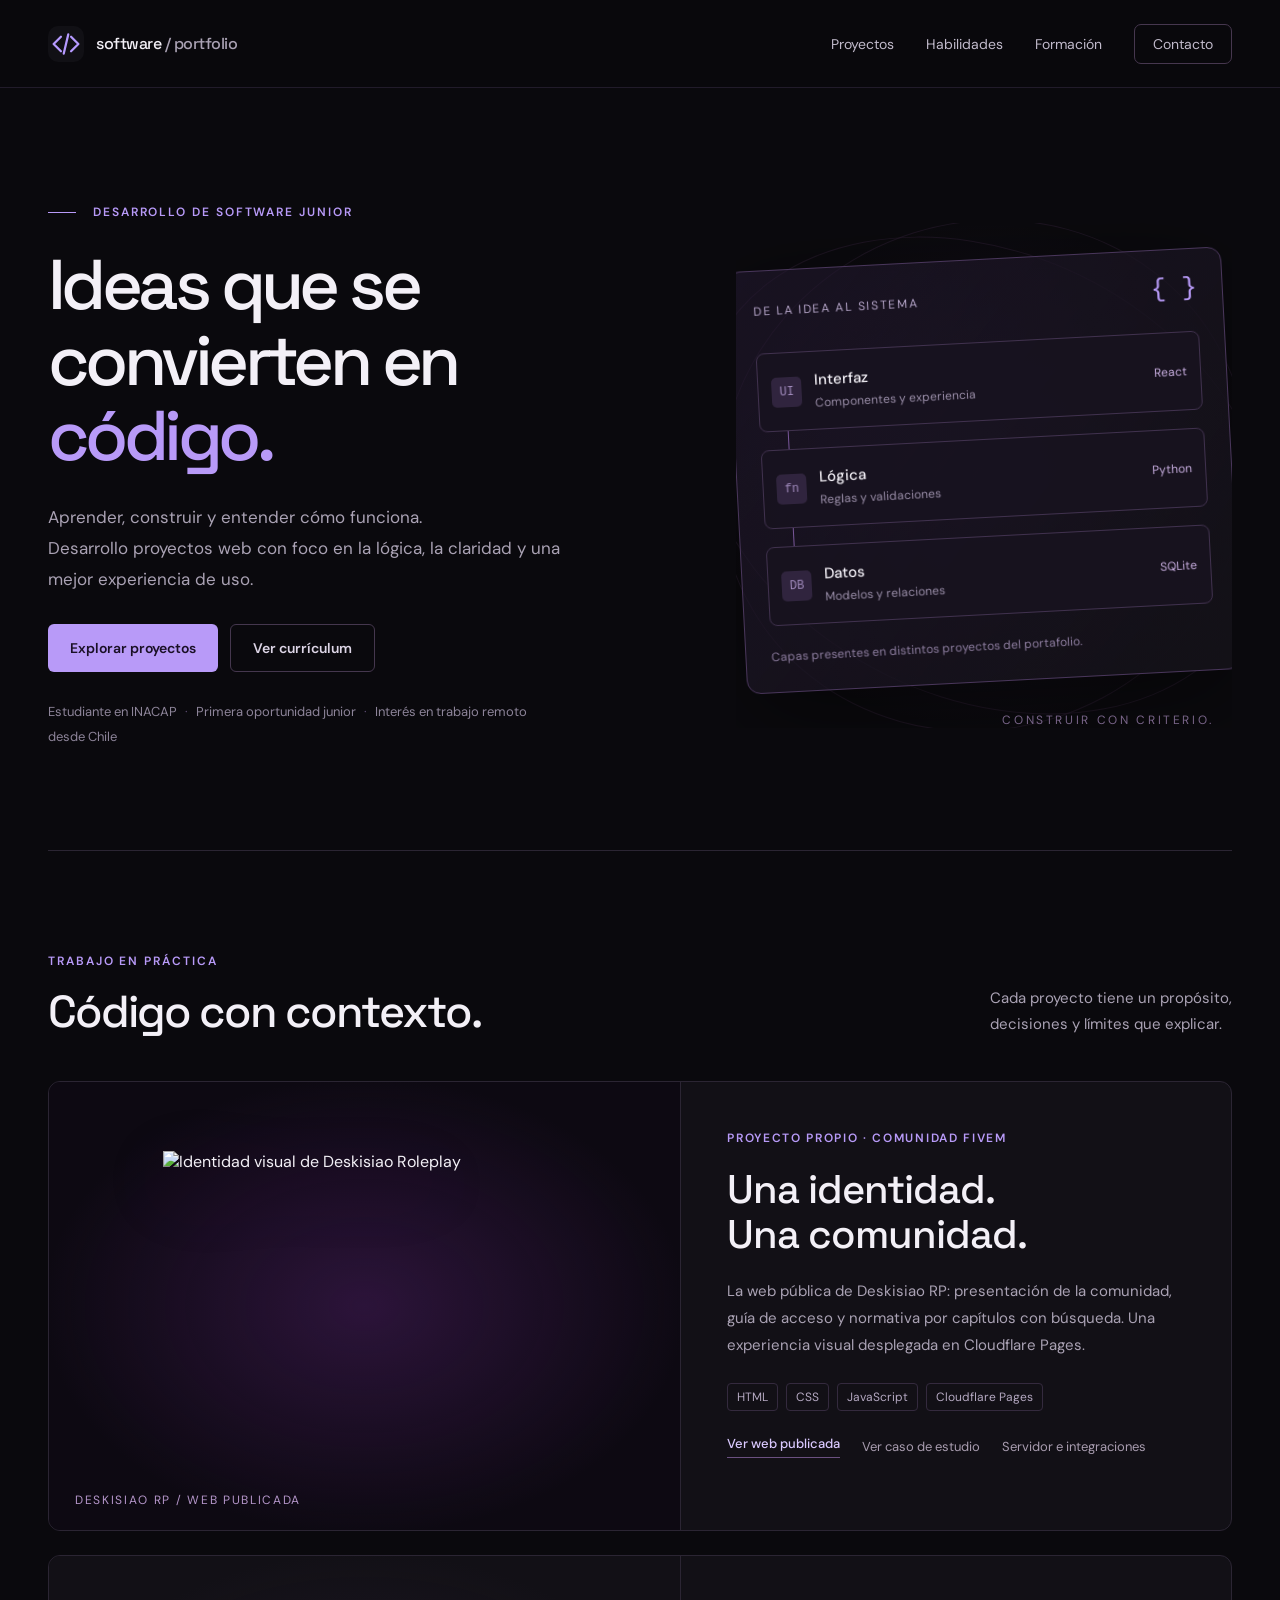
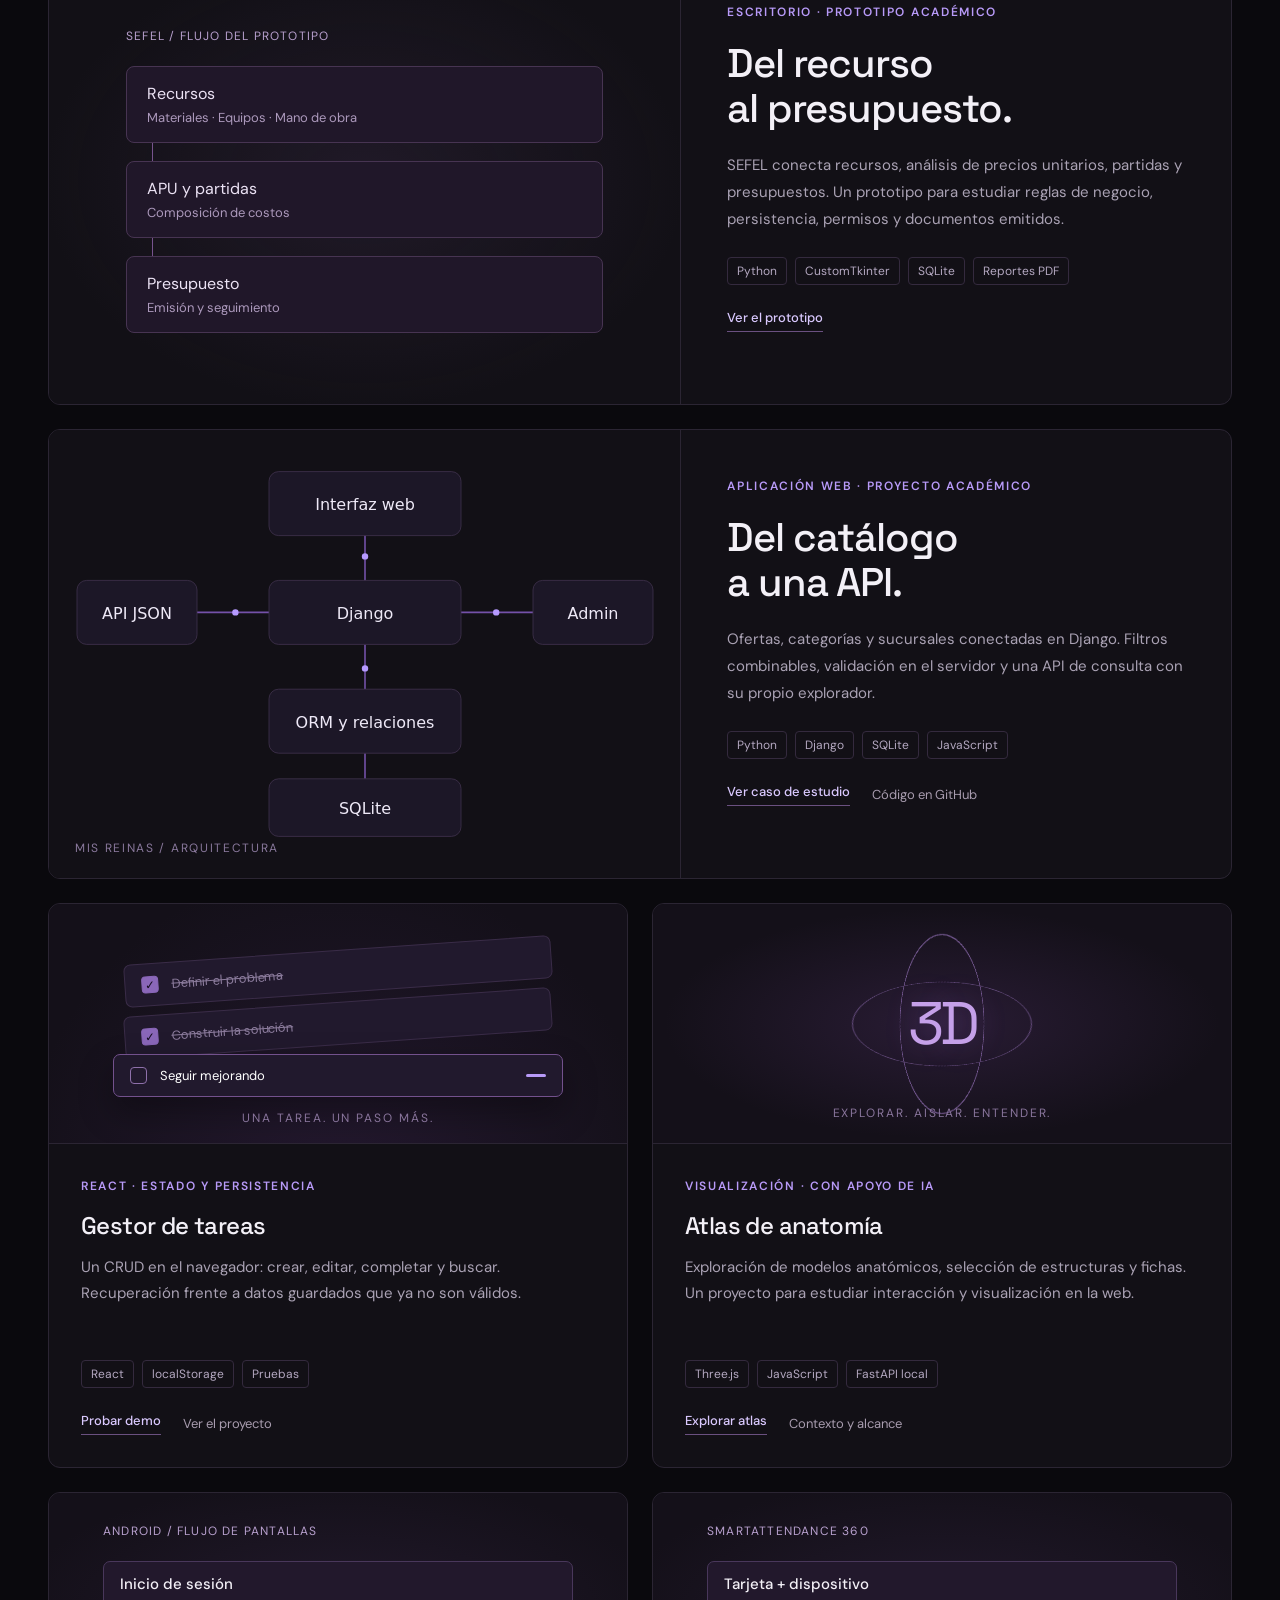
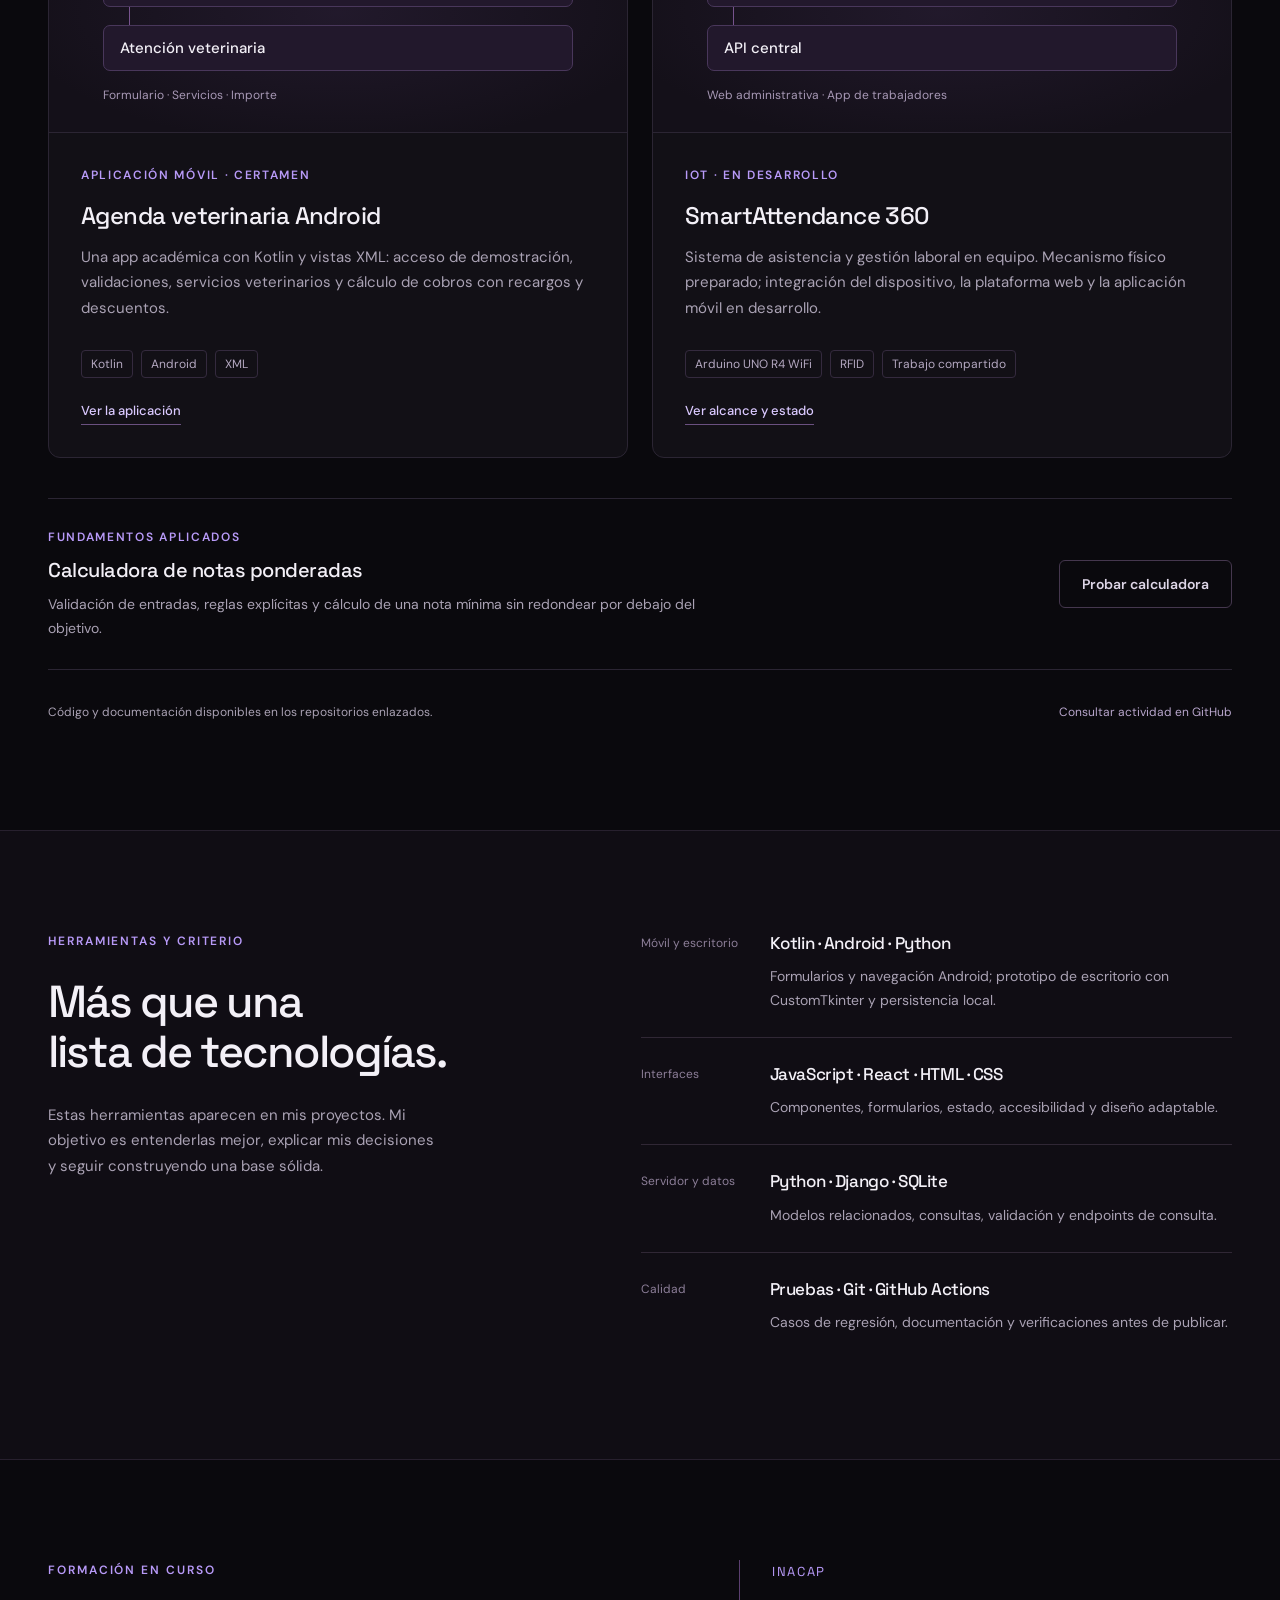
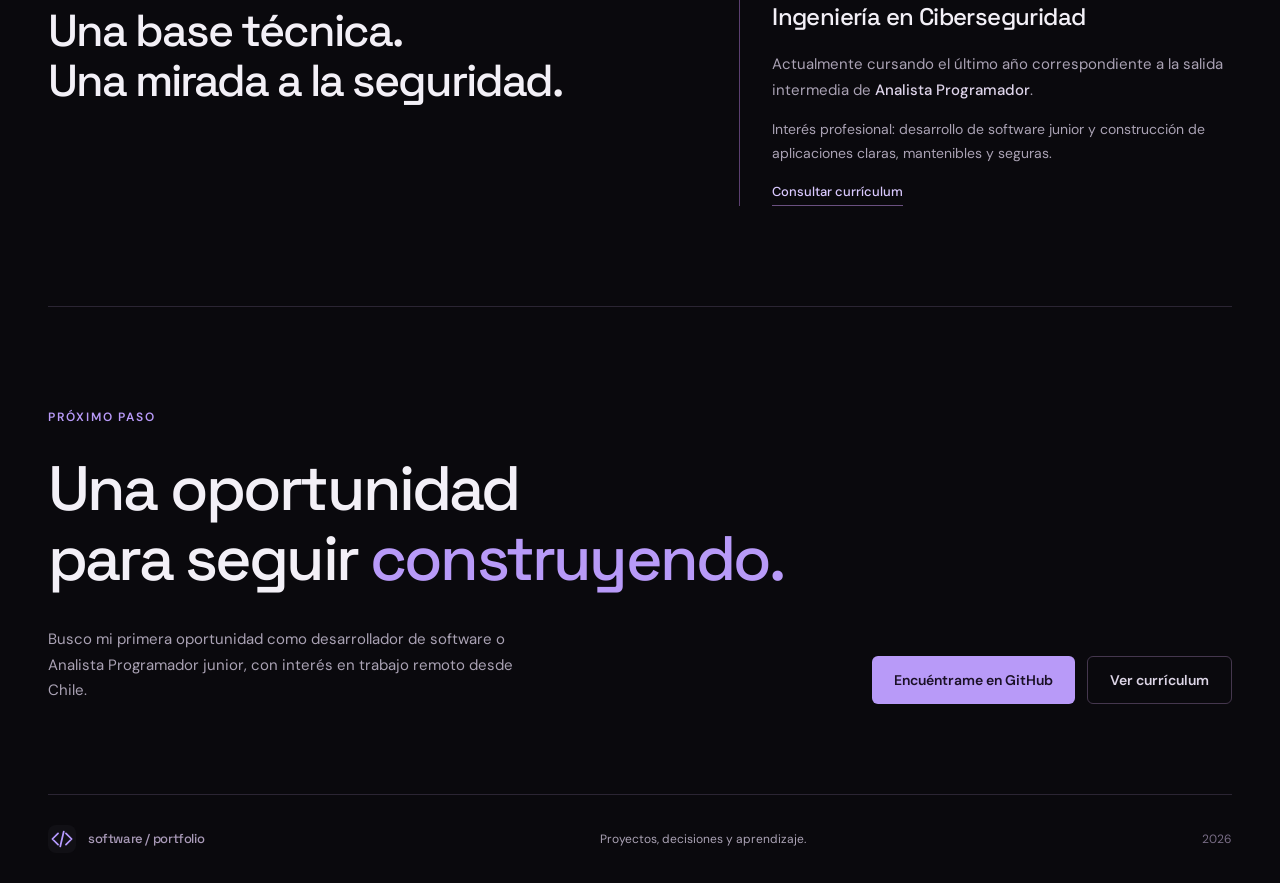
==== commit 2a52db8c: "feat: document Android, SEFEL, FiveM and ongoing IoT work with verified scope" ====
--- a/index.html
+++ b/index.html
@@ -17,17 +17,22 @@
   </section>
 
   <section class="projects section wrap" id="proyectos"><div class="section-heading"><div><p class="eyebrow">TRABAJO EN PRÁCTICA</p><h2>Código con contexto.</h2></div><p>Cada proyecto tiene un propósito,<br>decisiones y límites que explicar.</p></div>
-    <article class="featured project deskisiao-feature"><a class="project-visual deskisiao-visual" href="proyectos/deskisiao.html" aria-label="Ver el proyecto web Deskisiao RP"><img src="https://deskisiao.pages.dev/assets/logo-oficial.png" alt="Identidad visual de Deskisiao Roleplay" width="1254" height="1254" loading="lazy"><span class="visual-label">DESKISIAO RP / WEB PUBLICADA</span></a><div class="featured-copy"><span class="project-type">PROYECTO PROPIO · COMUNIDAD FIVEM</span><h3>Una identidad.<br> Una comunidad.</h3><p>La web pública de Deskisiao RP: presentación de la comunidad, guía de acceso y normativa por capítulos con búsqueda. Una experiencia visual desplegada en Cloudflare Pages.</p><ul class="tags" aria-label="Tecnologías de Deskisiao"><li>HTML</li><li>CSS</li><li>JavaScript</li><li>Cloudflare Pages</li></ul><div class="project-links"><a class="text-link" href="https://deskisiao.pages.dev/">Ver web publicada</a><a href="proyectos/deskisiao.html">Ver caso de estudio</a></div></div></article>
+    <article class="featured project deskisiao-feature"><a class="project-visual deskisiao-visual" href="proyectos/deskisiao.html" aria-label="Ver el proyecto web Deskisiao RP"><img src="https://deskisiao.pages.dev/assets/logo-oficial.png" alt="Identidad visual de Deskisiao Roleplay" width="1254" height="1254" loading="lazy"><span class="visual-label">DESKISIAO RP / WEB PUBLICADA</span></a><div class="featured-copy"><span class="project-type">PROYECTO PROPIO · COMUNIDAD FIVEM</span><h3>Una identidad.<br> Una comunidad.</h3><p>La web pública de Deskisiao RP: presentación de la comunidad, guía de acceso y normativa por capítulos con búsqueda. Una experiencia visual desplegada en Cloudflare Pages.</p><ul class="tags" aria-label="Tecnologías de Deskisiao"><li>HTML</li><li>CSS</li><li>JavaScript</li><li>Cloudflare Pages</li></ul><div class="project-links"><a class="text-link" href="https://deskisiao.pages.dev/">Ver web publicada</a><a href="proyectos/deskisiao.html">Ver caso de estudio</a><a href="proyectos/deskisiao-servidor.html">Servidor e integraciones</a></div></div></article>
+    <article class="featured project sefel-feature"><a class="project-visual sefel-visual" href="proyectos/sefel.html" aria-label="Ver el prototipo de escritorio SEFEL"><div class="sefel-flow" aria-hidden="true"><span class="flow-title">SEFEL / FLUJO DEL PROTOTIPO</span><div>Recursos <span>Materiales · Equipos · Mano de obra</span></div><i></i><div>APU y partidas <span>Composición de costos</span></div><i></i><div>Presupuesto <span>Emisión y seguimiento</span></div></div></a><div class="featured-copy"><span class="project-type">ESCRITORIO · PROTOTIPO ACADÉMICO</span><h3>Del recurso<br> al presupuesto.</h3><p>SEFEL conecta recursos, análisis de precios unitarios, partidas y presupuestos. Un prototipo para estudiar reglas de negocio, persistencia, permisos y documentos emitidos.</p><ul class="tags"><li>Python</li><li>CustomTkinter</li><li>SQLite</li><li>Reportes PDF</li></ul><div class="project-links"><a class="text-link" href="proyectos/sefel.html">Ver el prototipo</a></div></div></article>
     <article class="featured project" data-repo="Misreinas"><a class="project-visual" href="proyectos/misreinas.html" aria-label="Ver caso de estudio de Mis Reinas"><img src="assets/architecture.svg" alt="Arquitectura de Mis Reinas con Django, API JSON, Admin, ORM y SQLite" width="840" height="560" loading="lazy"><span class="visual-label">MIS REINAS / ARQUITECTURA</span></a><div class="featured-copy"><span class="project-type">APLICACIÓN WEB · PROYECTO ACADÉMICO</span><h3>Del catálogo<br> a una API.</h3><p>Ofertas, categorías y sucursales conectadas en Django. Filtros combinables, validación en el servidor y una API de consulta con su propio explorador.</p><ul class="tags" aria-label="Tecnologías"><li>Python</li><li>Django</li><li>SQLite</li><li>JavaScript</li></ul><div class="project-links"><a class="text-link" href="proyectos/misreinas.html">Ver caso de estudio</a><a href="https://github.com/bastiiiuuu/Misreinas">Código en GitHub</a></div><span class="repo-update" aria-live="polite"></span></div></article>
     <div class="project-grid">
       <article class="project project-card" data-repo="Certamen-4"><div class="card-visual tasks-visual" aria-hidden="true"><div class="mini-task"><span class="check done">✓</span><span class="strike">Definir el problema</span></div><div class="mini-task"><span class="check done">✓</span><span class="strike">Construir la solución</span></div><div class="mini-task"><span class="check"></span><span>Seguir mejorando</span><i></i></div><p>UNA TAREA. UN PASO MÁS.</p></div><div class="card-copy"><span class="project-type">REACT · ESTADO Y PERSISTENCIA</span><h3>Gestor de tareas</h3><p>Un CRUD en el navegador: crear, editar, completar y buscar. Recuperación frente a datos guardados que ya no son válidos.</p><ul class="tags"><li>React</li><li>localStorage</li><li>Pruebas</li></ul><div class="project-links"><a class="text-link" href="https://bastiiiuuu.github.io/Certamen-4/">Probar demo</a><a href="proyectos/tareas.html">Ver el proyecto</a></div><span class="repo-update" aria-live="polite"></span></div></article>
       <article class="project project-card" data-repo="anatomia-mvp"><div class="card-visual atlas-visual" aria-hidden="true"><div class="atlas-ring ring-a"></div><div class="atlas-ring ring-b"></div><div class="atlas-ring ring-c"></div><span class="atlas-word">3D</span><span class="atlas-label">EXPLORAR. AISLAR. ENTENDER.</span></div><div class="card-copy"><span class="project-type">VISUALIZACIÓN · CON APOYO DE IA</span><h3>Atlas de anatomía</h3><p>Exploración de modelos anatómicos, selección de estructuras y fichas. Un proyecto para estudiar interacción y visualización en la web.</p><ul class="tags"><li>Three.js</li><li>JavaScript</li><li>FastAPI local</li></ul><div class="project-links"><a class="text-link" href="https://bastiiiuuu.github.io/anatomia-mvp/">Explorar atlas</a><a href="proyectos/atlas.html">Contexto y alcance</a></div><span class="repo-update" aria-live="polite"></span></div></article>
     </div>
+    <div class="project-grid additional-projects">
+      <article class="project project-card"><div class="card-visual mobile-visual" aria-hidden="true"><div class="mobile-flow"><span>ANDROID / FLUJO DE PANTALLAS</span><strong>Inicio de sesión</strong><i></i><strong>Atención veterinaria</strong><small>Formulario · Servicios · Importe</small></div></div><div class="card-copy"><span class="project-type">APLICACIÓN MÓVIL · CERTAMEN</span><h3>Agenda veterinaria Android</h3><p>Una app académica con Kotlin y vistas XML: acceso de demostración, validaciones, servicios veterinarios y cálculo de cobros con recargos y descuentos.</p><ul class="tags"><li>Kotlin</li><li>Android</li><li>XML</li></ul><div class="project-links"><a class="text-link" href="proyectos/agenda-android.html">Ver la aplicación</a></div></div></article>
+      <article class="project project-card"><div class="card-visual iot-visual" aria-hidden="true"><div class="iot-flow"><span>SMARTATTENDANCE 360</span><strong>Tarjeta + dispositivo</strong><i></i><strong>API central</strong><small>Web administrativa · App de trabajadores</small></div></div><div class="card-copy"><span class="project-type">IOT · EN DESARROLLO</span><h3>SmartAttendance 360</h3><p>Sistema de asistencia y gestión laboral en equipo. Mecanismo físico preparado; integración del dispositivo, la plataforma web y la aplicación móvil en desarrollo.</p><ul class="tags"><li>Arduino UNO R4 WiFi</li><li>RFID</li><li>Trabajo compartido</li></ul><div class="project-links"><a class="text-link" href="proyectos/smartattendance.html">Ver alcance y estado</a></div></div></article>
+    </div>
     <div class="small-project"><div><span class="project-type">FUNDAMENTOS APLICADOS</span><h3>Calculadora de notas ponderadas</h3><p>Validación de entradas, reglas explícitas y cálculo de una nota mínima sin redondear por debajo del objetivo.</p></div><a class="button secondary" href="https://bastiiiuuu.github.io/calculadora-notas-10-pts/">Probar calculadora</a></div>
     <div class="github-sync"><p id="sync-status" role="status">Código y documentación disponibles en los repositorios enlazados.</p><button id="sync-github" type="button">Consultar actividad en GitHub</button></div>
   </section>
 
-  <section class="skills-section section" id="habilidades"><div class="wrap skills-layout"><div><p class="eyebrow">HERRAMIENTAS Y CRITERIO</p><h2>Más que una<br>lista de tecnologías.</h2><p class="section-intro">Estas herramientas aparecen en mis proyectos. Mi objetivo es entenderlas mejor, explicar mis decisiones y seguir construyendo una base sólida.</p></div><div class="skill-groups"><div class="skill-row"><span class="skill-category">Interfaces</span><div><h3>JavaScript · React · HTML · CSS</h3><p>Componentes, formularios, estado, accesibilidad y diseño adaptable.</p></div></div><div class="skill-row"><span class="skill-category">Servidor y datos</span><div><h3>Python · Django · SQLite</h3><p>Modelos relacionados, consultas, validación y endpoints de consulta.</p></div></div><div class="skill-row"><span class="skill-category">Calidad</span><div><h3>Pruebas · Git · GitHub Actions</h3><p>Casos de regresión, documentación y verificaciones antes de publicar.</p></div></div></div></div></section>
+  <section class="skills-section section" id="habilidades"><div class="wrap skills-layout"><div><p class="eyebrow">HERRAMIENTAS Y CRITERIO</p><h2>Más que una<br>lista de tecnologías.</h2><p class="section-intro">Estas herramientas aparecen en mis proyectos. Mi objetivo es entenderlas mejor, explicar mis decisiones y seguir construyendo una base sólida.</p></div><div class="skill-groups"><div class="skill-row"><span class="skill-category">Móvil y escritorio</span><div><h3>Kotlin · Android · Python</h3><p>Formularios y navegación Android; prototipo de escritorio con CustomTkinter y persistencia local.</p></div></div><div class="skill-row"><span class="skill-category">Interfaces</span><div><h3>JavaScript · React · HTML · CSS</h3><p>Componentes, formularios, estado, accesibilidad y diseño adaptable.</p></div></div><div class="skill-row"><span class="skill-category">Servidor y datos</span><div><h3>Python · Django · SQLite</h3><p>Modelos relacionados, consultas, validación y endpoints de consulta.</p></div></div><div class="skill-row"><span class="skill-category">Calidad</span><div><h3>Pruebas · Git · GitHub Actions</h3><p>Casos de regresión, documentación y verificaciones antes de publicar.</p></div></div></div></div></section>
 
   <section class="section wrap education-layout" id="formacion"><div><p class="eyebrow">FORMACIÓN EN CURSO</p><h2>Una base técnica.<br>Una mirada a la seguridad.</h2></div><div class="education-card"><span class="school">INACAP</span><h3>Ingeniería en Ciberseguridad</h3><p>Actualmente cursando el último año correspondiente a la salida intermedia de <strong>Analista Programador</strong>.</p><p class="muted">Interés profesional: desarrollo de software junior y construcción de aplicaciones claras, mantenibles y seguras.</p><a class="text-link" href="curriculum.html">Consultar currículum</a></div></section>
 
--- a/styles.css
+++ b/styles.css
@@ -10,3 +10,7 @@
 
 /* La identidad de Deskisiao se presenta como un recurso real del proyecto, sin simular una captura de pantalla */
 .deskisiao-feature{margin-bottom:24px}.deskisiao-visual{background:radial-gradient(ellipse at center,#53216c70,transparent 72%),#0d0912}.deskisiao-visual img{width:64%;height:310px;object-fit:contain;filter:drop-shadow(0 20px 45px #9741c92b)}.deskisiao-visual .visual-label{color:#b596ca}@media(max-width:760px){.deskisiao-visual img{height:240px;width:70%}}
+
+.sefel-feature{margin-bottom:24px}.sefel-visual{background:radial-gradient(ellipse at center,#45335645,transparent 72%),#121016;padding:35px}.sefel-flow{width:85%}.flow-title,.mobile-flow>span,.iot-flow>span{display:block;font-size:.75rem;letter-spacing:.1em;color:#b8a0ce;margin-bottom:22px}.sefel-flow>div{border:1px solid #473452;padding:16px 20px;border-radius:8px;background:#201729;font-size:1rem;color:#ece3f5}.sefel-flow>div>span{display:block;font-size:.8125rem;color:#ac99bc;margin-top:5px}.sefel-flow>i,.mobile-flow>i,.iot-flow>i{display:block;width:1px;height:18px;margin-left:26px;background:#77538e}.mobile-visual,.iot-visual{display:flex;align-items:center;justify-content:center;background:radial-gradient(ellipse,#52396c38,transparent 80%),#141019;padding:28px}.mobile-flow,.iot-flow{width:90%}.mobile-flow strong,.iot-flow strong{display:block;padding:12px 16px;border:1px solid #49375b;border-radius:7px;background:#22182c;font-size:.9375rem;font-weight:500}.mobile-flow small,.iot-flow small{display:block;margin-top:16px;font-size:.75rem;color:#a798b5}.additional-projects{margin-top:24px}@media(max-width:760px){.sefel-visual{height:340px;padding:24px}.sefel-flow{width:100%}.mobile-visual,.iot-visual{height:260px}}
+
+.planned-architecture{display:grid;grid-template-columns:repeat(3,1fr);gap:12px;padding:24px;background:#141019;border:1px solid #3c2d48;border-radius:10px;margin:26px 0}.planned-architecture>*{padding:18px 12px;text-align:center;background:#251b30;border:1px solid #50385f;border-radius:6px;font-size:.875rem;line-height:1.5;color:#d6c4e5}.planned-architecture strong,.planned-architecture>span{grid-column:1/-1;font-weight:500}@media(max-width:600px){.planned-architecture{grid-template-columns:1fr;padding:16px}.planned-architecture>*{grid-column:1}}
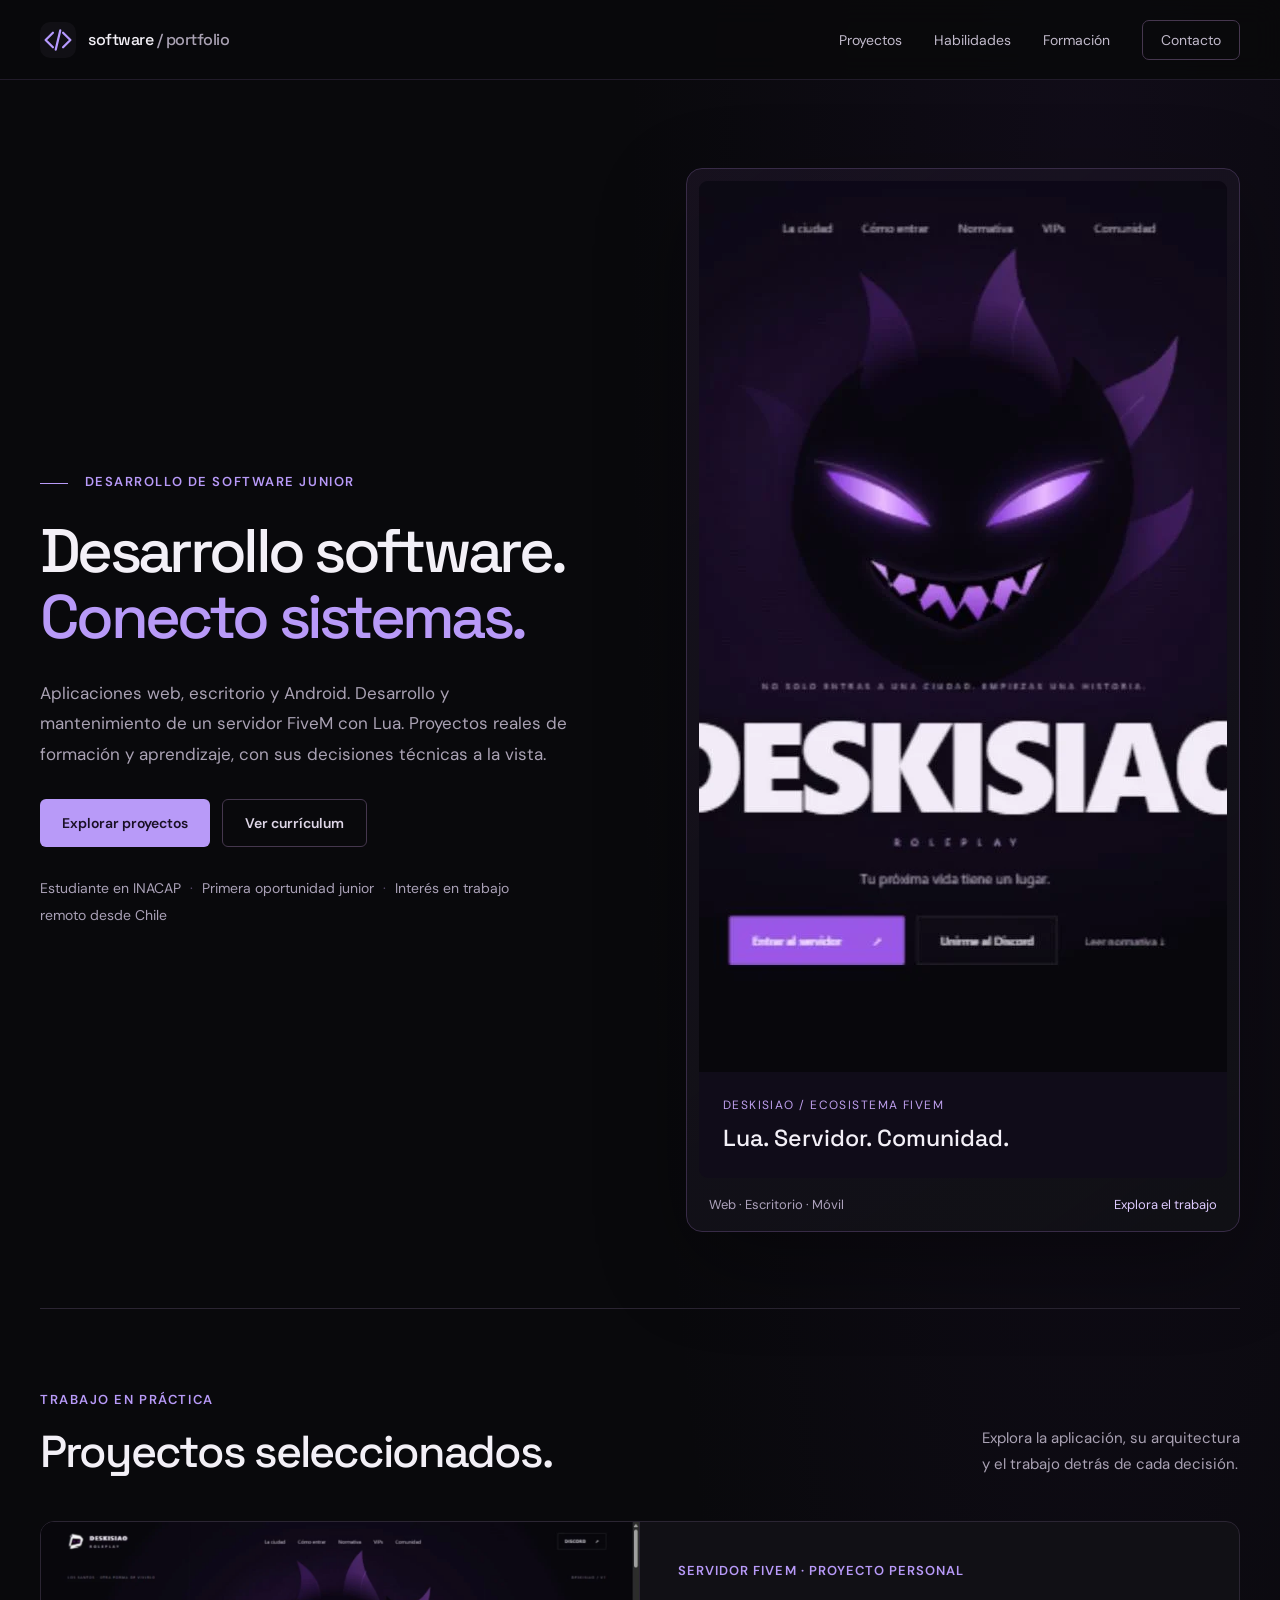
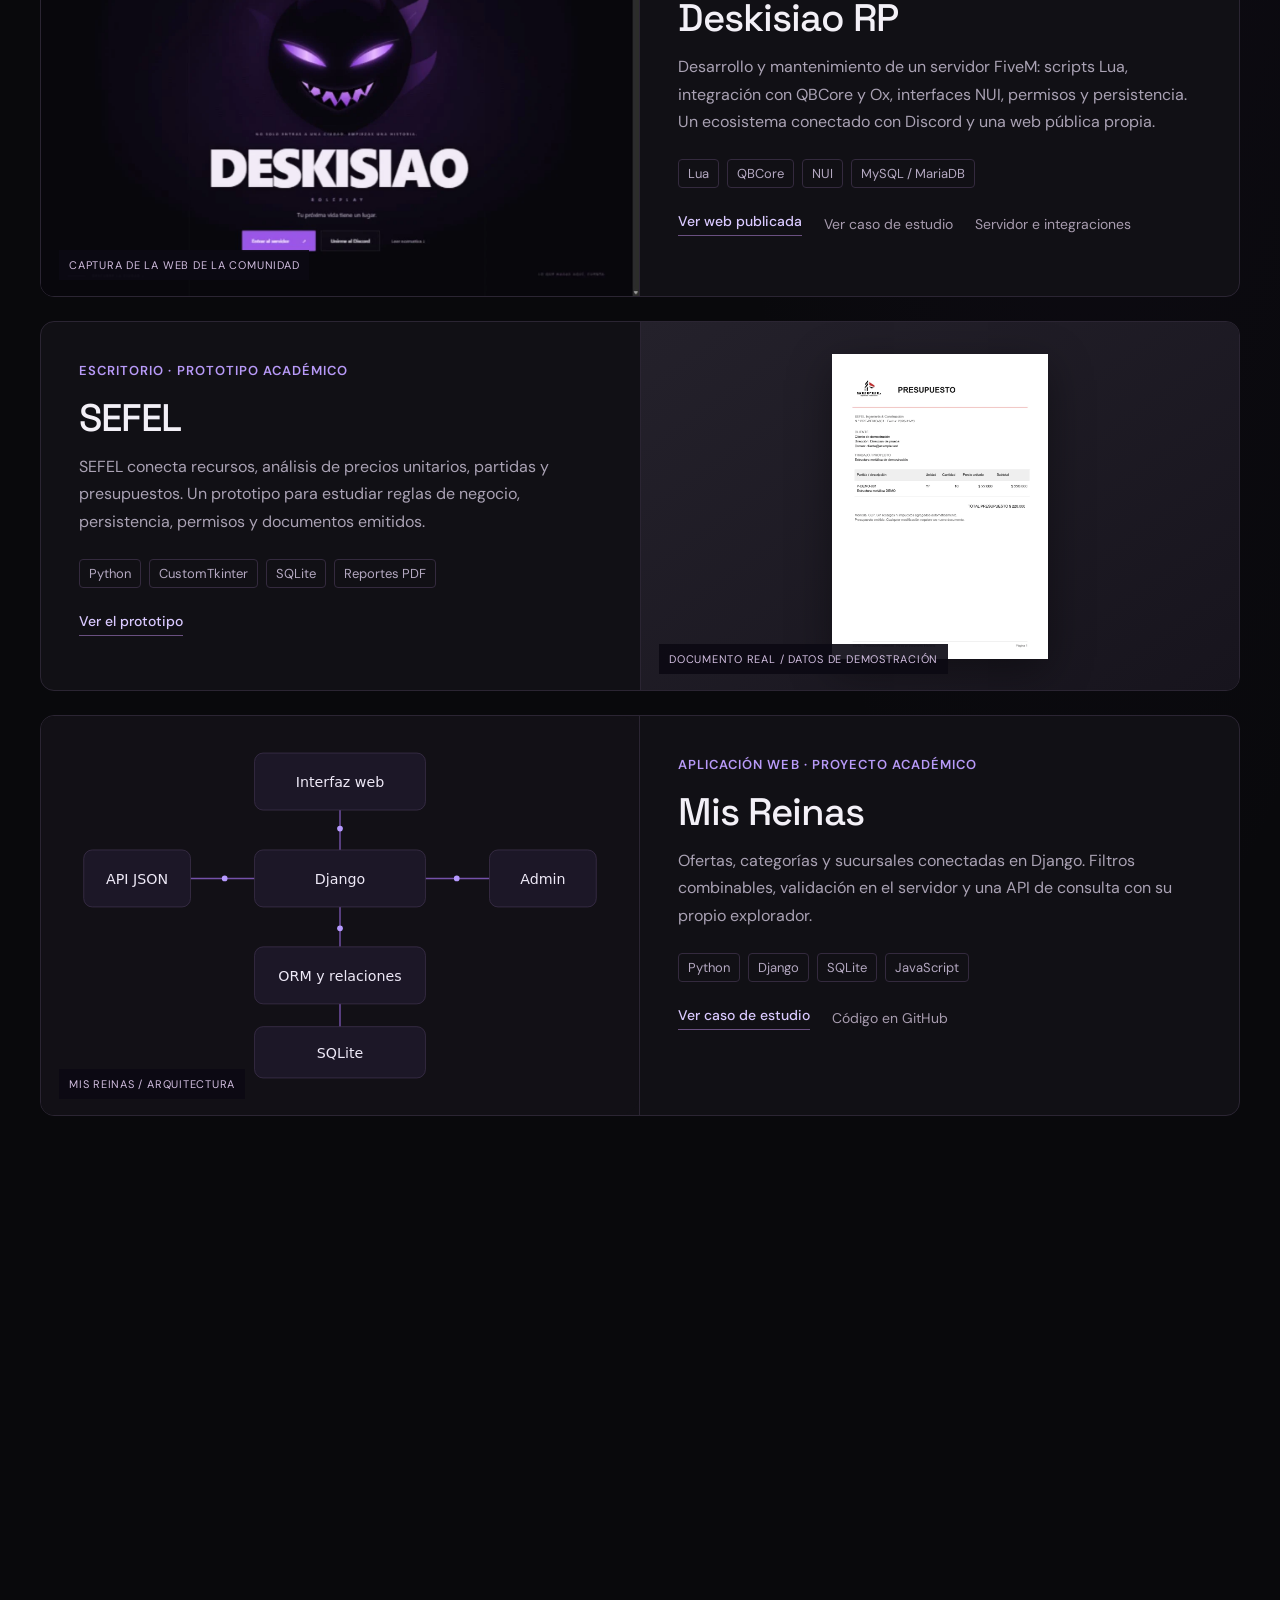
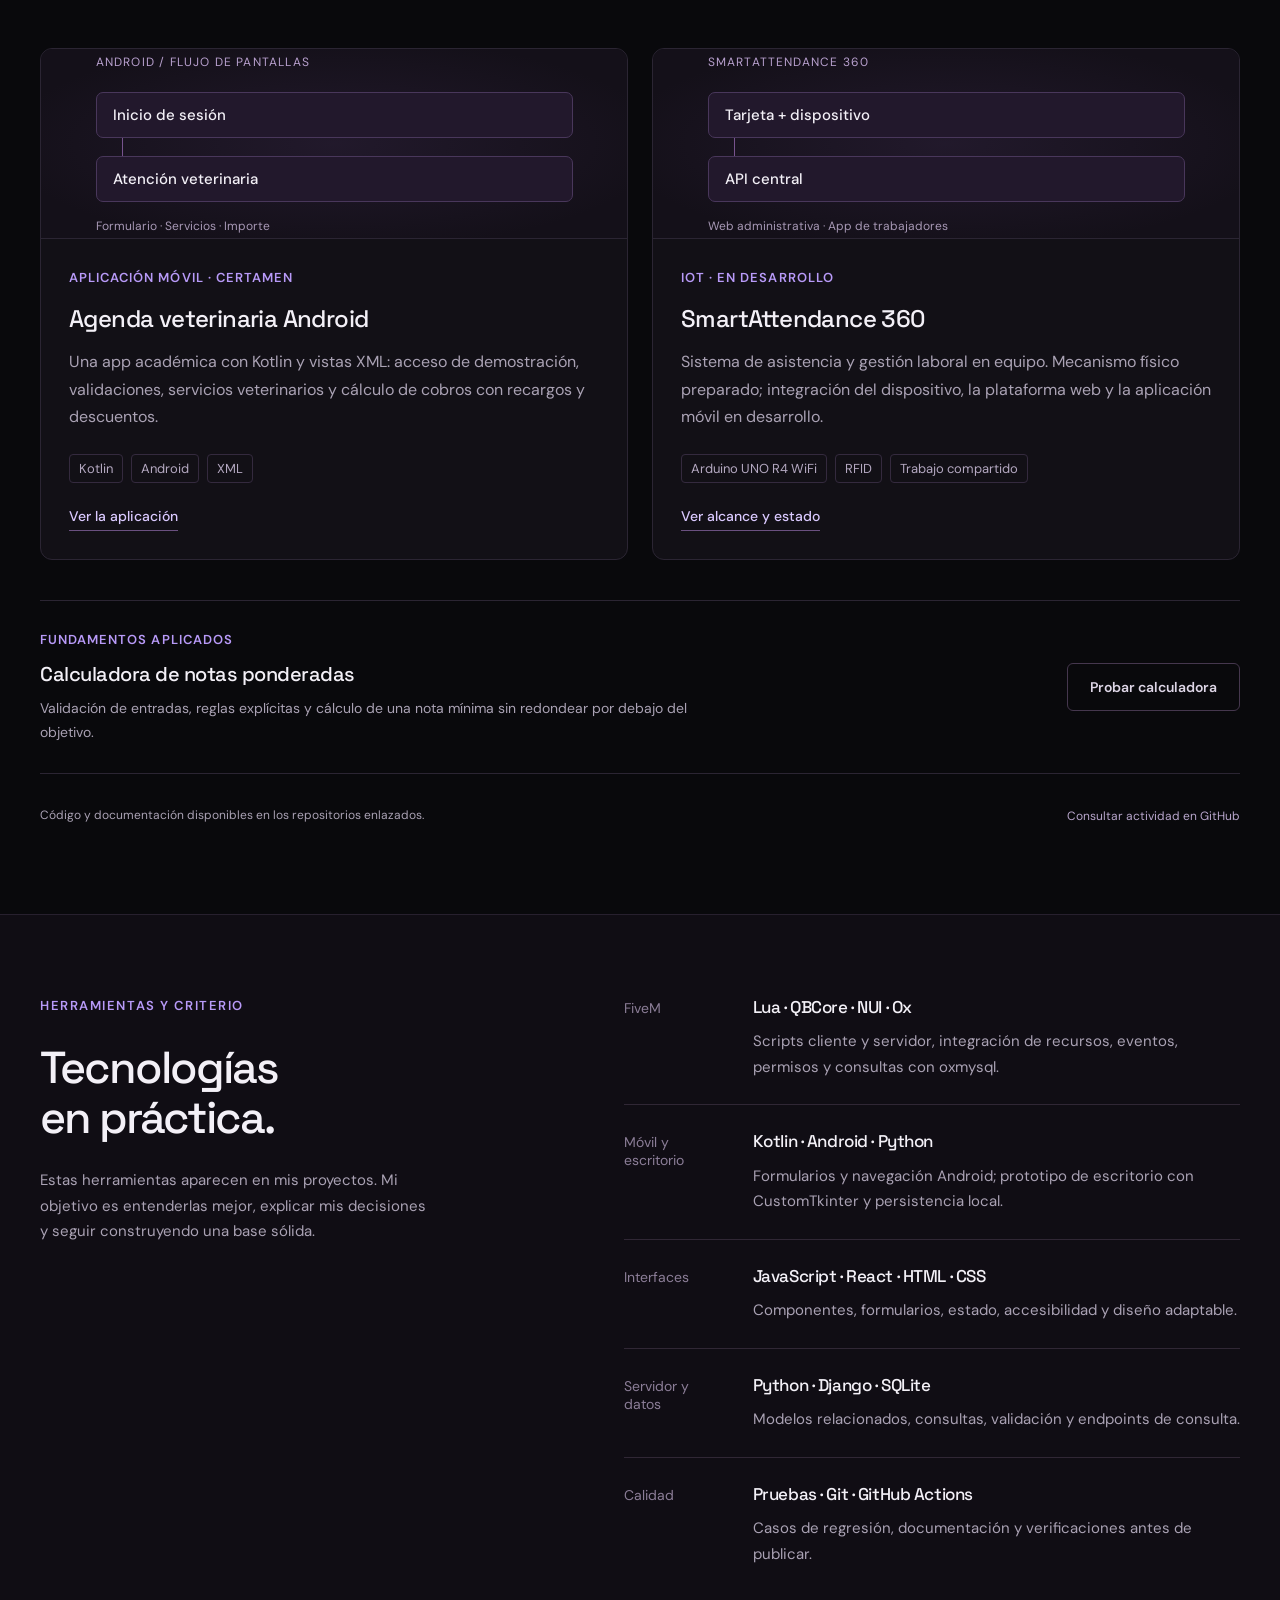
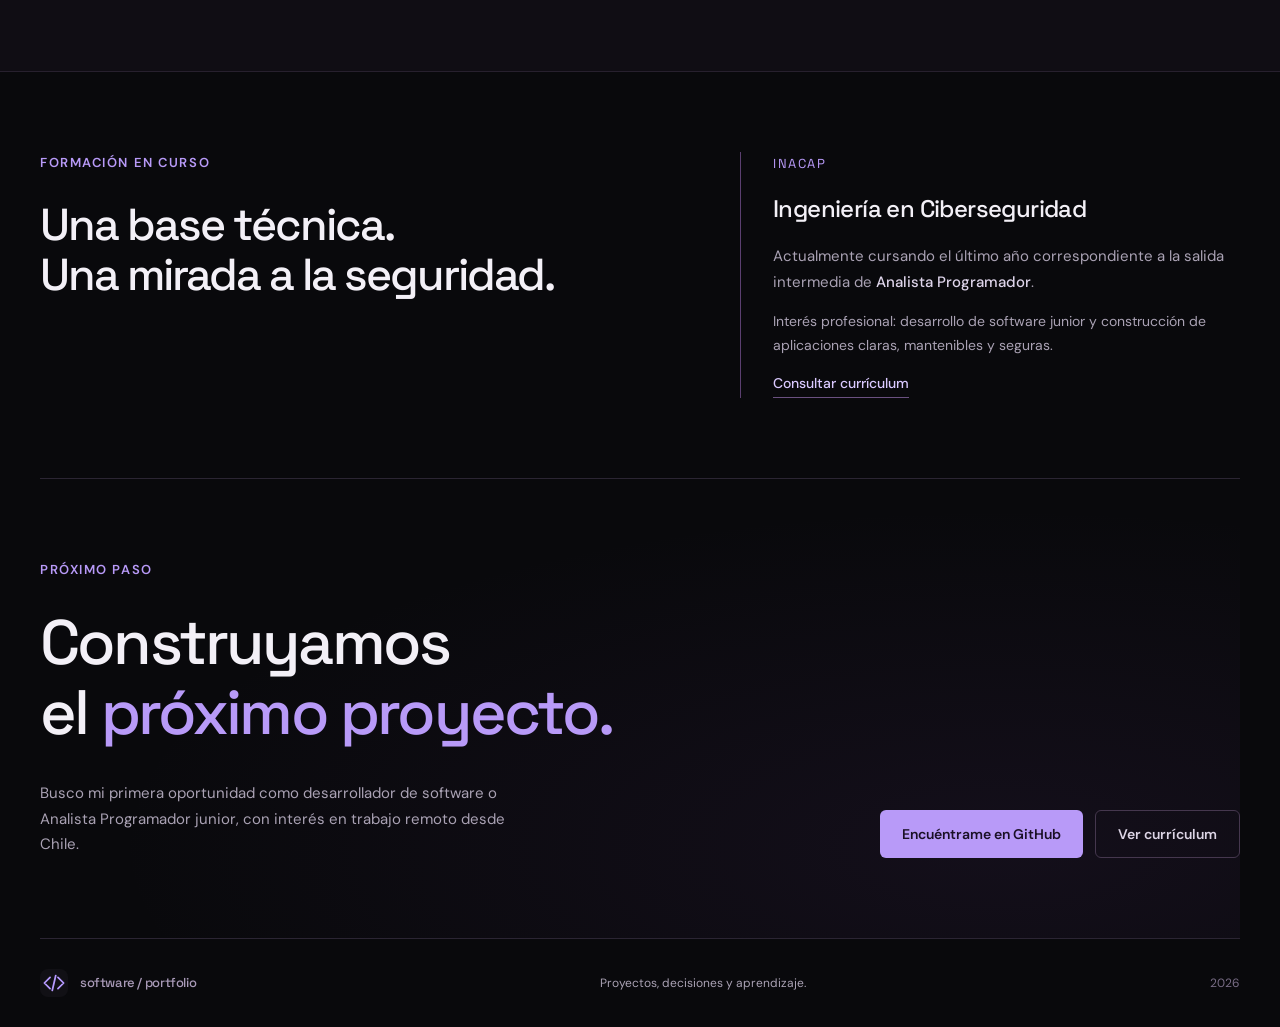
==== commit fbd0cf3f: "Improve portfolio hierarchy, add verified project images and expand FiveM Lua case study" ====
--- a/index.html
+++ b/index.html
@@ -1,42 +1,42 @@
-<!doctype html>
-<html lang="es">
-<head>
-  <meta charset="utf-8"><meta name="viewport" content="width=device-width,initial-scale=1">
-  <title>Desarrollo de software · Portafolio junior</title>
-  <meta name="description" content="Portafolio de desarrollo de software junior: proyectos con React, Django y Python, código verificable y formación en INACAP.">
-  <meta name="theme-color" content="#0a090d"><meta name="color-scheme" content="dark">
-  <meta property="og:title" content="Desarrollo de software · Portafolio junior"><meta property="og:description" content="Proyectos que se pueden explorar. Código, decisiones y aprendizaje."><meta property="og:type" content="website">
-  <link rel="icon" href="assets/mark.svg" type="image/svg+xml"><link rel="stylesheet" href="styles.css"><script src="app.js" defer></script>
-</head>
-<body>
-<a class="skip" href="#contenido">Saltar al contenido</a>
-<header class="site-header"><nav class="wrap nav" aria-label="Navegación principal"><a class="brand" href="#inicio" aria-label="Inicio del portafolio"><img src="assets/mark.svg" width="36" height="36" alt=""><span>software<span class="brand-sub"> / portfolio</span></span></a><button class="menu-toggle" aria-expanded="false" aria-controls="nav-links">Menú</button><div class="nav-links" id="nav-links"><a href="#proyectos">Proyectos</a><a href="#habilidades">Habilidades</a><a href="#formacion">Formación</a><a class="nav-contact" href="#contacto">Contacto</a></div></nav></header>
-<main id="contenido">
-  <section class="hero wrap" id="inicio"><div class="hero-copy"><p class="eyebrow"><span class="small-line"></span> DESARROLLO DE SOFTWARE JUNIOR</p><h1>Ideas que se<br>convierten en <span>código.</span></h1><p class="hero-description">Aprender, construir y entender cómo funciona.<br>Desarrollo proyectos web con foco en la lógica, la claridad y una mejor experiencia de uso.</p><div class="hero-actions"><a class="button primary" href="#proyectos">Explorar proyectos</a><a class="button secondary" href="curriculum.html">Ver currículum</a></div><p class="hero-note">Estudiante en INACAP <span>·</span> Primera oportunidad junior <span>·</span> Interés en trabajo remoto desde Chile</p></div>
-  <aside class="hero-art" aria-label="Un proyecto, desde la interfaz hasta los datos"><div class="orbit orbit-one"></div><div class="orbit orbit-two"></div><div class="architecture-panel"><div class="panel-top"><span class="panel-label">DE LA IDEA AL SISTEMA</span><span class="code-glyph" aria-hidden="true">{ }</span></div><div class="architecture-row"><span class="node-icon">UI</span><div><strong>Interfaz</strong><small>Componentes y experiencia</small></div><span class="node-tag">React</span></div><div class="node-connection"></div><div class="architecture-row"><span class="node-icon">fn</span><div><strong>Lógica</strong><small>Reglas y validaciones</small></div><span class="node-tag">Python</span></div><div class="node-connection"></div><div class="architecture-row"><span class="node-icon">DB</span><div><strong>Datos</strong><small>Modelos y relaciones</small></div><span class="node-tag">SQLite</span></div><p class="panel-foot">Capas presentes en distintos proyectos del portafolio.</p></div><span class="art-caption">CONSTRUIR CON CRITERIO.</span></aside>
-  </section>
-
-  <section class="projects section wrap" id="proyectos"><div class="section-heading"><div><p class="eyebrow">TRABAJO EN PRÁCTICA</p><h2>Código con contexto.</h2></div><p>Cada proyecto tiene un propósito,<br>decisiones y límites que explicar.</p></div>
-    <article class="featured project deskisiao-feature"><a class="project-visual deskisiao-visual" href="proyectos/deskisiao.html" aria-label="Ver el proyecto web Deskisiao RP"><img src="https://deskisiao.pages.dev/assets/logo-oficial.png" alt="Identidad visual de Deskisiao Roleplay" width="1254" height="1254" loading="lazy"><span class="visual-label">DESKISIAO RP / WEB PUBLICADA</span></a><div class="featured-copy"><span class="project-type">PROYECTO PROPIO · COMUNIDAD FIVEM</span><h3>Una identidad.<br> Una comunidad.</h3><p>La web pública de Deskisiao RP: presentación de la comunidad, guía de acceso y normativa por capítulos con búsqueda. Una experiencia visual desplegada en Cloudflare Pages.</p><ul class="tags" aria-label="Tecnologías de Deskisiao"><li>HTML</li><li>CSS</li><li>JavaScript</li><li>Cloudflare Pages</li></ul><div class="project-links"><a class="text-link" href="https://deskisiao.pages.dev/">Ver web publicada</a><a href="proyectos/deskisiao.html">Ver caso de estudio</a><a href="proyectos/deskisiao-servidor.html">Servidor e integraciones</a></div></div></article>
-    <article class="featured project sefel-feature"><a class="project-visual sefel-visual" href="proyectos/sefel.html" aria-label="Ver el prototipo de escritorio SEFEL"><div class="sefel-flow" aria-hidden="true"><span class="flow-title">SEFEL / FLUJO DEL PROTOTIPO</span><div>Recursos <span>Materiales · Equipos · Mano de obra</span></div><i></i><div>APU y partidas <span>Composición de costos</span></div><i></i><div>Presupuesto <span>Emisión y seguimiento</span></div></div></a><div class="featured-copy"><span class="project-type">ESCRITORIO · PROTOTIPO ACADÉMICO</span><h3>Del recurso<br> al presupuesto.</h3><p>SEFEL conecta recursos, análisis de precios unitarios, partidas y presupuestos. Un prototipo para estudiar reglas de negocio, persistencia, permisos y documentos emitidos.</p><ul class="tags"><li>Python</li><li>CustomTkinter</li><li>SQLite</li><li>Reportes PDF</li></ul><div class="project-links"><a class="text-link" href="proyectos/sefel.html">Ver el prototipo</a></div></div></article>
-    <article class="featured project" data-repo="Misreinas"><a class="project-visual" href="proyectos/misreinas.html" aria-label="Ver caso de estudio de Mis Reinas"><img src="assets/architecture.svg" alt="Arquitectura de Mis Reinas con Django, API JSON, Admin, ORM y SQLite" width="840" height="560" loading="lazy"><span class="visual-label">MIS REINAS / ARQUITECTURA</span></a><div class="featured-copy"><span class="project-type">APLICACIÓN WEB · PROYECTO ACADÉMICO</span><h3>Del catálogo<br> a una API.</h3><p>Ofertas, categorías y sucursales conectadas en Django. Filtros combinables, validación en el servidor y una API de consulta con su propio explorador.</p><ul class="tags" aria-label="Tecnologías"><li>Python</li><li>Django</li><li>SQLite</li><li>JavaScript</li></ul><div class="project-links"><a class="text-link" href="proyectos/misreinas.html">Ver caso de estudio</a><a href="https://github.com/bastiiiuuu/Misreinas">Código en GitHub</a></div><span class="repo-update" aria-live="polite"></span></div></article>
-    <div class="project-grid">
-      <article class="project project-card" data-repo="Certamen-4"><div class="card-visual tasks-visual" aria-hidden="true"><div class="mini-task"><span class="check done">✓</span><span class="strike">Definir el problema</span></div><div class="mini-task"><span class="check done">✓</span><span class="strike">Construir la solución</span></div><div class="mini-task"><span class="check"></span><span>Seguir mejorando</span><i></i></div><p>UNA TAREA. UN PASO MÁS.</p></div><div class="card-copy"><span class="project-type">REACT · ESTADO Y PERSISTENCIA</span><h3>Gestor de tareas</h3><p>Un CRUD en el navegador: crear, editar, completar y buscar. Recuperación frente a datos guardados que ya no son válidos.</p><ul class="tags"><li>React</li><li>localStorage</li><li>Pruebas</li></ul><div class="project-links"><a class="text-link" href="https://bastiiiuuu.github.io/Certamen-4/">Probar demo</a><a href="proyectos/tareas.html">Ver el proyecto</a></div><span class="repo-update" aria-live="polite"></span></div></article>
-      <article class="project project-card" data-repo="anatomia-mvp"><div class="card-visual atlas-visual" aria-hidden="true"><div class="atlas-ring ring-a"></div><div class="atlas-ring ring-b"></div><div class="atlas-ring ring-c"></div><span class="atlas-word">3D</span><span class="atlas-label">EXPLORAR. AISLAR. ENTENDER.</span></div><div class="card-copy"><span class="project-type">VISUALIZACIÓN · CON APOYO DE IA</span><h3>Atlas de anatomía</h3><p>Exploración de modelos anatómicos, selección de estructuras y fichas. Un proyecto para estudiar interacción y visualización en la web.</p><ul class="tags"><li>Three.js</li><li>JavaScript</li><li>FastAPI local</li></ul><div class="project-links"><a class="text-link" href="https://bastiiiuuu.github.io/anatomia-mvp/">Explorar atlas</a><a href="proyectos/atlas.html">Contexto y alcance</a></div><span class="repo-update" aria-live="polite"></span></div></article>
-    </div>
-    <div class="project-grid additional-projects">
-      <article class="project project-card"><div class="card-visual mobile-visual" aria-hidden="true"><div class="mobile-flow"><span>ANDROID / FLUJO DE PANTALLAS</span><strong>Inicio de sesión</strong><i></i><strong>Atención veterinaria</strong><small>Formulario · Servicios · Importe</small></div></div><div class="card-copy"><span class="project-type">APLICACIÓN MÓVIL · CERTAMEN</span><h3>Agenda veterinaria Android</h3><p>Una app académica con Kotlin y vistas XML: acceso de demostración, validaciones, servicios veterinarios y cálculo de cobros con recargos y descuentos.</p><ul class="tags"><li>Kotlin</li><li>Android</li><li>XML</li></ul><div class="project-links"><a class="text-link" href="proyectos/agenda-android.html">Ver la aplicación</a></div></div></article>
-      <article class="project project-card"><div class="card-visual iot-visual" aria-hidden="true"><div class="iot-flow"><span>SMARTATTENDANCE 360</span><strong>Tarjeta + dispositivo</strong><i></i><strong>API central</strong><small>Web administrativa · App de trabajadores</small></div></div><div class="card-copy"><span class="project-type">IOT · EN DESARROLLO</span><h3>SmartAttendance 360</h3><p>Sistema de asistencia y gestión laboral en equipo. Mecanismo físico preparado; integración del dispositivo, la plataforma web y la aplicación móvil en desarrollo.</p><ul class="tags"><li>Arduino UNO R4 WiFi</li><li>RFID</li><li>Trabajo compartido</li></ul><div class="project-links"><a class="text-link" href="proyectos/smartattendance.html">Ver alcance y estado</a></div></div></article>
-    </div>
-    <div class="small-project"><div><span class="project-type">FUNDAMENTOS APLICADOS</span><h3>Calculadora de notas ponderadas</h3><p>Validación de entradas, reglas explícitas y cálculo de una nota mínima sin redondear por debajo del objetivo.</p></div><a class="button secondary" href="https://bastiiiuuu.github.io/calculadora-notas-10-pts/">Probar calculadora</a></div>
-    <div class="github-sync"><p id="sync-status" role="status">Código y documentación disponibles en los repositorios enlazados.</p><button id="sync-github" type="button">Consultar actividad en GitHub</button></div>
-  </section>
-
-  <section class="skills-section section" id="habilidades"><div class="wrap skills-layout"><div><p class="eyebrow">HERRAMIENTAS Y CRITERIO</p><h2>Más que una<br>lista de tecnologías.</h2><p class="section-intro">Estas herramientas aparecen en mis proyectos. Mi objetivo es entenderlas mejor, explicar mis decisiones y seguir construyendo una base sólida.</p></div><div class="skill-groups"><div class="skill-row"><span class="skill-category">Móvil y escritorio</span><div><h3>Kotlin · Android · Python</h3><p>Formularios y navegación Android; prototipo de escritorio con CustomTkinter y persistencia local.</p></div></div><div class="skill-row"><span class="skill-category">Interfaces</span><div><h3>JavaScript · React · HTML · CSS</h3><p>Componentes, formularios, estado, accesibilidad y diseño adaptable.</p></div></div><div class="skill-row"><span class="skill-category">Servidor y datos</span><div><h3>Python · Django · SQLite</h3><p>Modelos relacionados, consultas, validación y endpoints de consulta.</p></div></div><div class="skill-row"><span class="skill-category">Calidad</span><div><h3>Pruebas · Git · GitHub Actions</h3><p>Casos de regresión, documentación y verificaciones antes de publicar.</p></div></div></div></div></section>
-
-  <section class="section wrap education-layout" id="formacion"><div><p class="eyebrow">FORMACIÓN EN CURSO</p><h2>Una base técnica.<br>Una mirada a la seguridad.</h2></div><div class="education-card"><span class="school">INACAP</span><h3>Ingeniería en Ciberseguridad</h3><p>Actualmente cursando el último año correspondiente a la salida intermedia de <strong>Analista Programador</strong>.</p><p class="muted">Interés profesional: desarrollo de software junior y construcción de aplicaciones claras, mantenibles y seguras.</p><a class="text-link" href="curriculum.html">Consultar currículum</a></div></section>
-
-  <section class="contact-section section wrap" id="contacto"><p class="eyebrow">PRÓXIMO PASO</p><h2>Una oportunidad<br>para seguir <span>construyendo.</span></h2><div class="contact-bottom"><p>Busco mi primera oportunidad como desarrollador de software o Analista Programador junior, con interés en trabajo remoto desde Chile.</p><div class="hero-actions"><a class="button primary" href="https://github.com/bastiiiuuu">Encuéntrame en GitHub</a><a class="button secondary" href="curriculum.html">Ver currículum</a></div></div></section>
-</main><footer class="wrap footer"><a class="brand" href="#inicio"><img src="assets/mark.svg" width="28" height="28" alt=""><span>software / portfolio</span></a><p>Proyectos, decisiones y aprendizaje.</p><span>2026</span></footer>
-</body></html>
-
+<!doctype html>
+<html lang="es">
+<head>
+  <meta charset="utf-8"><meta name="viewport" content="width=device-width,initial-scale=1">
+  <title>Desarrollo de software · Portafolio junior</title>
+  <meta name="description" content="Portafolio de desarrollo de software junior: proyectos con React, Django y Python, código verificable y formación en INACAP.">
+  <meta name="theme-color" content="#0a090d"><meta name="color-scheme" content="dark">
+  <meta property="og:title" content="Desarrollo de software · Portafolio junior"><meta property="og:description" content="Proyectos que se pueden explorar. Código, decisiones y aprendizaje."><meta property="og:type" content="website">
+  <link rel="icon" href="assets/mark.svg" type="image/svg+xml"><link rel="stylesheet" href="styles.css"><script src="app.js" defer></script>
+</head>
+<body class="portfolio-home">
+<a class="skip" href="#contenido">Saltar al contenido</a>
+<header class="site-header"><nav class="wrap nav" aria-label="Navegación principal"><a class="brand" href="#inicio" aria-label="Inicio del portafolio"><img src="assets/mark.svg" width="36" height="36" alt=""><span>software<span class="brand-sub"> / portfolio</span></span></a><button class="menu-toggle" aria-expanded="false" aria-controls="nav-links">Menú</button><div class="nav-links" id="nav-links"><a href="#proyectos">Proyectos</a><a href="#habilidades">Habilidades</a><a href="#formacion">Formación</a><a class="nav-contact" href="#contacto">Contacto</a></div></nav></header>
+<main id="contenido">
+  <section class="hero wrap" id="inicio"><div class="hero-copy"><p class="eyebrow"><span class="small-line"></span> DESARROLLO DE SOFTWARE JUNIOR</p><h1>Desarrollo software.<br><span>Conecto sistemas.</span></h1><p class="hero-description">Aplicaciones web, escritorio y Android. Desarrollo y mantenimiento de un servidor FiveM con Lua. Proyectos reales de formación y aprendizaje, con sus decisiones técnicas a la vista.</p><div class="hero-actions"><a class="button primary" href="#proyectos">Explorar proyectos</a><a class="button secondary" href="curriculum.html">Ver currículum</a></div><p class="hero-note">Estudiante en INACAP <span>·</span> Primera oportunidad junior <span>·</span> Interés en trabajo remoto desde Chile</p></div>
+  <aside class="hero-showcase" aria-label="Proyectos destacados"><a href="proyectos/deskisiao-servidor.html" class="showcase-main"><img src="assets/deskisiao-preview.webp" alt="Captura de la web pública de Deskisiao RP" width="1425" height="891"><span>DESKISIAO / ECOSISTEMA FIVEM</span><strong>Lua. Servidor. Comunidad.</strong></a><div class="showcase-caption"><span>Web · Escritorio · Móvil</span><a href="#proyectos">Explora el trabajo</a></div></aside>
+  </section>
+
+  <section class="projects section wrap" id="proyectos"><div class="section-heading"><div><p class="eyebrow">TRABAJO EN PRÁCTICA</p><h2>Proyectos seleccionados.</h2></div><p>Explora la aplicación, su arquitectura<br>y el trabajo detrás de cada decisión.</p></div>
+    <article class="featured project deskisiao-feature"><a class="project-visual deskisiao-visual" href="proyectos/deskisiao.html" aria-label="Ver el proyecto web Deskisiao RP"><img src="assets/deskisiao-preview.webp" alt="Captura de la web de la comunidad Deskisiao" width="1425" height="891" loading="lazy"><span class="visual-label">CAPTURA DE LA WEB DE LA COMUNIDAD</span></a><div class="featured-copy"><span class="project-type">SERVIDOR FIVEM · PROYECTO PERSONAL</span><h3>Deskisiao RP</h3><p>Desarrollo y mantenimiento de un servidor FiveM: scripts Lua, integración con QBCore y Ox, interfaces NUI, permisos y persistencia. Un ecosistema conectado con Discord y una web pública propia.</p><ul class="tags" aria-label="Tecnologías de Deskisiao"><li>Lua</li><li>QBCore</li><li>NUI</li><li>MySQL / MariaDB</li></ul><div class="project-links"><a class="text-link" href="https://deskisiao.pages.dev/">Ver web publicada</a><a href="proyectos/deskisiao.html">Ver caso de estudio</a><a href="proyectos/deskisiao-servidor.html">Servidor e integraciones</a></div></div></article>
+    <article class="featured project sefel-feature"><a class="project-visual sefel-visual" href="proyectos/sefel.html" aria-label="Ver el prototipo de escritorio SEFEL"><img src="assets/sefel-documento.webp" alt="Presupuesto de demostración generado por SEFEL, con cliente y datos ficticios" width="834" height="1178" loading="lazy"><span class="visual-label">DOCUMENTO REAL / DATOS DE DEMOSTRACIÓN</span></a><div class="featured-copy"><span class="project-type">ESCRITORIO · PROTOTIPO ACADÉMICO</span><h3>SEFEL</h3><p>SEFEL conecta recursos, análisis de precios unitarios, partidas y presupuestos. Un prototipo para estudiar reglas de negocio, persistencia, permisos y documentos emitidos.</p><ul class="tags"><li>Python</li><li>CustomTkinter</li><li>SQLite</li><li>Reportes PDF</li></ul><div class="project-links"><a class="text-link" href="proyectos/sefel.html">Ver el prototipo</a></div></div></article>
+    <article class="featured project" data-repo="Misreinas"><a class="project-visual" href="proyectos/misreinas.html" aria-label="Ver caso de estudio de Mis Reinas"><img src="assets/architecture.svg" alt="Arquitectura de Mis Reinas con Django, API JSON, Admin, ORM y SQLite" width="840" height="560" loading="lazy"><span class="visual-label">MIS REINAS / ARQUITECTURA</span></a><div class="featured-copy"><span class="project-type">APLICACIÓN WEB · PROYECTO ACADÉMICO</span><h3>Mis Reinas</h3><p>Ofertas, categorías y sucursales conectadas en Django. Filtros combinables, validación en el servidor y una API de consulta con su propio explorador.</p><ul class="tags" aria-label="Tecnologías"><li>Python</li><li>Django</li><li>SQLite</li><li>JavaScript</li></ul><div class="project-links"><a class="text-link" href="proyectos/misreinas.html">Ver caso de estudio</a><a href="https://github.com/bastiiiuuu/Misreinas">Código en GitHub</a></div><span class="repo-update" aria-live="polite"></span></div></article>
+    <div class="project-grid">
+      <article class="project project-card" data-repo="Certamen-4"><div class="card-visual tasks-visual" aria-hidden="true"><div class="mini-task"><span class="check done">✓</span><span class="strike">Definir el problema</span></div><div class="mini-task"><span class="check done">✓</span><span class="strike">Construir la solución</span></div><div class="mini-task"><span class="check"></span><span>Seguir mejorando</span><i></i></div><p>UNA TAREA. UN PASO MÁS.</p></div><div class="card-copy"><span class="project-type">REACT · ESTADO Y PERSISTENCIA</span><h3>Gestor de tareas</h3><p>Un CRUD en el navegador: crear, editar, completar y buscar. Recuperación frente a datos guardados que ya no son válidos.</p><ul class="tags"><li>React</li><li>localStorage</li><li>Pruebas</li></ul><div class="project-links"><a class="text-link" href="https://bastiiiuuu.github.io/Certamen-4/">Probar demo</a><a href="proyectos/tareas.html">Ver el proyecto</a></div><span class="repo-update" aria-live="polite"></span></div></article>
+      <article class="project project-card" data-repo="anatomia-mvp"><div class="card-visual atlas-visual" aria-hidden="true"><div class="atlas-ring ring-a"></div><div class="atlas-ring ring-b"></div><div class="atlas-ring ring-c"></div><span class="atlas-word">3D</span><span class="atlas-label">EXPLORAR. AISLAR. ENTENDER.</span></div><div class="card-copy"><span class="project-type">VISUALIZACIÓN · CON APOYO DE IA</span><h3>Atlas de anatomía</h3><p>Exploración de modelos anatómicos, selección de estructuras y fichas. Un proyecto para estudiar interacción y visualización en la web.</p><ul class="tags"><li>Three.js</li><li>JavaScript</li><li>FastAPI local</li></ul><div class="project-links"><a class="text-link" href="https://bastiiiuuu.github.io/anatomia-mvp/">Explorar atlas</a><a href="proyectos/atlas.html">Contexto y alcance</a></div><span class="repo-update" aria-live="polite"></span></div></article>
+    </div>
+    <div class="project-grid additional-projects">
+      <article class="project project-card"><div class="card-visual mobile-visual" aria-hidden="true"><div class="mobile-flow"><span>ANDROID / FLUJO DE PANTALLAS</span><strong>Inicio de sesión</strong><i></i><strong>Atención veterinaria</strong><small>Formulario · Servicios · Importe</small></div></div><div class="card-copy"><span class="project-type">APLICACIÓN MÓVIL · CERTAMEN</span><h3>Agenda veterinaria Android</h3><p>Una app académica con Kotlin y vistas XML: acceso de demostración, validaciones, servicios veterinarios y cálculo de cobros con recargos y descuentos.</p><ul class="tags"><li>Kotlin</li><li>Android</li><li>XML</li></ul><div class="project-links"><a class="text-link" href="proyectos/agenda-android.html">Ver la aplicación</a></div></div></article>
+      <article class="project project-card"><div class="card-visual iot-visual" aria-hidden="true"><div class="iot-flow"><span>SMARTATTENDANCE 360</span><strong>Tarjeta + dispositivo</strong><i></i><strong>API central</strong><small>Web administrativa · App de trabajadores</small></div></div><div class="card-copy"><span class="project-type">IOT · EN DESARROLLO</span><h3>SmartAttendance 360</h3><p>Sistema de asistencia y gestión laboral en equipo. Mecanismo físico preparado; integración del dispositivo, la plataforma web y la aplicación móvil en desarrollo.</p><ul class="tags"><li>Arduino UNO R4 WiFi</li><li>RFID</li><li>Trabajo compartido</li></ul><div class="project-links"><a class="text-link" href="proyectos/smartattendance.html">Ver alcance y estado</a></div></div></article>
+    </div>
+    <div class="small-project"><div><span class="project-type">FUNDAMENTOS APLICADOS</span><h3>Calculadora de notas ponderadas</h3><p>Validación de entradas, reglas explícitas y cálculo de una nota mínima sin redondear por debajo del objetivo.</p></div><a class="button secondary" href="https://bastiiiuuu.github.io/calculadora-notas-10-pts/">Probar calculadora</a></div>
+    <div class="github-sync"><p id="sync-status" role="status">Código y documentación disponibles en los repositorios enlazados.</p><button id="sync-github" type="button">Consultar actividad en GitHub</button></div>
+  </section>
+
+  <section class="skills-section section" id="habilidades"><div class="wrap skills-layout"><div><p class="eyebrow">HERRAMIENTAS Y CRITERIO</p><h2>Tecnologías<br>en práctica.</h2><p class="section-intro">Estas herramientas aparecen en mis proyectos. Mi objetivo es entenderlas mejor, explicar mis decisiones y seguir construyendo una base sólida.</p></div><div class="skill-groups"><div class="skill-row"><span class="skill-category">FiveM</span><div><h3>Lua · QBCore · NUI · Ox</h3><p>Scripts cliente y servidor, integración de recursos, eventos, permisos y consultas con oxmysql.</p></div></div><div class="skill-row"><span class="skill-category">Móvil y escritorio</span><div><h3>Kotlin · Android · Python</h3><p>Formularios y navegación Android; prototipo de escritorio con CustomTkinter y persistencia local.</p></div></div><div class="skill-row"><span class="skill-category">Interfaces</span><div><h3>JavaScript · React · HTML · CSS</h3><p>Componentes, formularios, estado, accesibilidad y diseño adaptable.</p></div></div><div class="skill-row"><span class="skill-category">Servidor y datos</span><div><h3>Python · Django · SQLite</h3><p>Modelos relacionados, consultas, validación y endpoints de consulta.</p></div></div><div class="skill-row"><span class="skill-category">Calidad</span><div><h3>Pruebas · Git · GitHub Actions</h3><p>Casos de regresión, documentación y verificaciones antes de publicar.</p></div></div></div></div></section>
+
+  <section class="section wrap education-layout" id="formacion"><div><p class="eyebrow">FORMACIÓN EN CURSO</p><h2>Una base técnica.<br>Una mirada a la seguridad.</h2></div><div class="education-card"><span class="school">INACAP</span><h3>Ingeniería en Ciberseguridad</h3><p>Actualmente cursando el último año correspondiente a la salida intermedia de <strong>Analista Programador</strong>.</p><p class="muted">Interés profesional: desarrollo de software junior y construcción de aplicaciones claras, mantenibles y seguras.</p><a class="text-link" href="curriculum.html">Consultar currículum</a></div></section>
+
+  <section class="contact-section section wrap" id="contacto"><p class="eyebrow">PRÓXIMO PASO</p><h2>Construyamos<br>el <span>próximo proyecto.</span></h2><div class="contact-bottom"><p>Busco mi primera oportunidad como desarrollador de software o Analista Programador junior, con interés en trabajo remoto desde Chile.</p><div class="hero-actions"><a class="button primary" href="https://github.com/bastiiiuuu">Encuéntrame en GitHub</a><a class="button secondary" href="curriculum.html">Ver currículum</a></div></div></section>
+</main><footer class="wrap footer"><a class="brand" href="#inicio"><img src="assets/mark.svg" width="28" height="28" alt=""><span>software / portfolio</span></a><p>Proyectos, decisiones y aprendizaje.</p><span>2026</span></footer>
+</body></html>
+
--- a/styles.css
+++ b/styles.css
@@ -1,16 +1,61 @@
-@import url('https://fonts.googleapis.com/css2?family=DM+Sans:wght@400;450;500;550;600;650;700&family=Space+Grotesk:wght@400;500;600;700&display=swap');
-:root{--bg:#0a090d;--surface:#121016;--surface-2:#19151f;--border:#2b2533;--text:#f3f0f7;--muted:#aaa2b4;--accent:#b89af8;--accent-light:#dac9ff;font-family:'DM Sans',system-ui,sans-serif;color:var(--text);background:var(--bg);font-synthesis:none;scroll-behavior:smooth;scroll-padding-top:100px}*{box-sizing:border-box}body{margin:0}a{color:inherit;text-decoration:none}button,input{font:inherit}button,a{-webkit-tap-highlight-color:transparent}button{cursor:pointer}img{max-width:100%;display:block}::selection{background:#684695;color:white}.wrap{width:min(1184px,calc(100% - 96px));margin-inline:auto}.section{padding-block:100px}h1,h2,h3,p{margin-top:0}h1,h2,h3,.brand{font-family:'Space Grotesk',system-ui,sans-serif;font-weight:500}h1{font-size:clamp(3.3rem,5.5vw,5.2rem);line-height:1.07;letter-spacing:-.065em;margin-bottom:28px}h1 span,h2 span{color:var(--accent)}h2{font-size:clamp(2.2rem,3.5vw,3.25rem);line-height:1.12;letter-spacing:-.045em;margin-bottom:20px}h3{letter-spacing:-.025em}p{line-height:1.7;color:var(--muted)}.eyebrow{font-size:.75rem;letter-spacing:.16em;font-weight:600;color:var(--accent);margin-bottom:26px}.small-line{display:inline-block;width:28px;height:1px;background:var(--accent);vertical-align:middle;margin-right:12px}.site-header{height:88px;border-bottom:1px solid #211b2a;background:#0a090df2;position:sticky;top:0;z-index:20;backdrop-filter:blur(14px)}.nav{display:flex;align-items:center;justify-content:space-between;height:100%}.brand{display:flex;align-items:center;gap:12px;font-size:1rem;letter-spacing:-.03em}.brand-sub{color:var(--muted)}.nav-links{display:flex;align-items:center;gap:32px;font-size:.875rem;color:#c1bacb}.nav-links a{transition:color .2s}.nav-links a:hover{color:white}.nav-contact{border:1px solid #46374f;border-radius:7px;padding:10px 18px}.menu-toggle{display:none}.hero{min-height:700px;padding-block:114px 100px;display:grid;grid-template-columns:1.25fr 1fr;gap:68px;align-items:center;position:relative}.hero-description{font-size:1.0625rem;line-height:1.8;max-width:530px}.hero-actions{display:flex;flex-wrap:wrap;gap:12px;margin-top:30px}.button{display:inline-flex;justify-content:center;align-items:center;min-height:48px;border-radius:6px;font-size:.875rem;font-weight:600;padding:14px 22px;transition:background .2s,transform .2s,border-color .2s}.button:hover{transform:translateY(-2px)}.primary{color:#1a1026;background:var(--accent)}.primary:hover{background:#ccb4ff}.secondary{background:transparent;border:1px solid #45374e;color:#ddd5e6}.secondary:hover{background:#1c1525;border-color:#785d8b}.hero-note{font-size:.8125rem;line-height:1.9;margin:28px 0 0;max-width:490px;color:#8d8499}.hero-note span{color:#5b4b70;padding:0 5px}.hero-art{position:relative;min-width:0;overflow:clip;padding:36px 0 46px;isolation:isolate}.hero-art:before{content:'';position:absolute;inset:-20px -45px;background:radial-gradient(ellipse,#6b3c9f24,transparent 66%);z-index:-1}.architecture-panel{border:1px solid #49365b;background:linear-gradient(130deg,#21172e99,#121016);border-radius:14px;padding:25px;position:relative;box-shadow:0 25px 100px #0008;transform:rotate(-3deg);animation:settle 1s ease both}.panel-top{display:flex;justify-content:space-between;align-items:center;padding-bottom:28px}.panel-label{font-size:.75rem;letter-spacing:.14em;color:#b5a5c8}.code-glyph{color:var(--accent);font-family:monospace;font-size:1.6rem}.architecture-row{display:flex;align-items:center;padding:18px 13px;border:1px solid #40314e;background:#17121ecc;border-radius:8px;gap:13px}.node-icon{font-size:.75rem;color:#a18bbd;background:#30243e;border-radius:5px;padding:8px;font-family:monospace}.architecture-row strong{display:block;font-size:.9375rem;font-weight:500}.architecture-row small{display:block;font-size:.75rem;color:#998da8;margin-top:5px}.node-tag{margin-left:auto;font-size:.75rem;color:#c7addf}.node-connection{width:1px;height:18px;background:#785699;margin-left:28px}.panel-foot{font-size:.75rem;margin:22px 0 0;line-height:1.6;color:#8e7ea0}.art-caption{position:absolute;bottom:0;right:18px;font-size:.75rem;letter-spacing:.22em;color:#796589}.orbit{position:absolute;border:1px solid #36233d70;z-index:-1;inset:0 -20px;border-radius:50%;transform:rotate(-28deg)}.orbit-two{inset:30px -50px;transform:rotate(26deg)}.projects{border-top:1px solid var(--border)}.section-heading{display:flex;align-items:flex-end;justify-content:space-between;margin-bottom:44px;gap:30px}.section-heading h2{margin-bottom:0}.section-heading .eyebrow{margin-bottom:16px}.section-heading>p{font-size:.9375rem;margin:0}.project{border:1px solid var(--border);border-radius:12px;overflow:hidden;background:var(--surface)}.featured{display:grid;grid-template-columns:1.15fr 1fr;min-height:450px}.project-visual{position:relative;background:#121016;display:flex;align-items:center;justify-content:center;border-right:1px solid var(--border);overflow:hidden}.project-visual img{width:100%;height:100%;object-fit:cover;transition:transform .5s}.project-visual:hover img{transform:scale(1.025)}.visual-label{position:absolute;bottom:22px;left:26px;font-size:.75rem;letter-spacing:.14em;color:#89789c}.featured-copy{padding:46px}.project-type{display:block;font-size:.75rem;letter-spacing:.14em;color:var(--accent);font-weight:600;line-height:1.7}.featured h3{font-size:2.5rem;line-height:1.12;margin:20px 0}.featured-copy>p{font-size:.9375rem;line-height:1.8}.tags{padding:0;list-style:none;display:flex;flex-wrap:wrap;gap:8px;margin:24px 0}.tags li{font-size:.75rem;color:#b4a8c1;border:1px solid #342a3e;border-radius:4px;padding:5px 9px}.project-links{display:flex;gap:22px;flex-wrap:wrap;align-items:center;font-size:.8125rem}.project-links>a:not(.text-link){color:#a89caf}.text-link{display:inline-block;color:var(--accent-light);border-bottom:1px solid #6a5080;padding-bottom:5px;font-size:.8125rem;font-weight:500}.project-links a:hover,.text-link:hover{color:white}.project-grid{display:grid;grid-template-columns:1fr 1fr;gap:24px;margin-top:24px}.card-visual{height:240px;border-bottom:1px solid var(--border);overflow:hidden;position:relative}.tasks-visual{background:radial-gradient(ellipse at 50% 130%,#482c6350,transparent 80%),#141019;display:flex;flex-direction:column;align-items:center;justify-content:center;gap:9px}.mini-task{display:flex;align-items:center;gap:13px;width:74%;padding:12px 16px;background:#21192d;border:1px solid #3a2c48;border-radius:7px;color:#c8bdd3;font-size:.8125rem;transform:rotate(-4deg)}.mini-task:last-of-type{transform:rotate(0);width:78%;border-color:#73518d;color:white;box-shadow:0 15px 35px #0005}.check{border:1px solid #8e70aa;width:17px;height:17px;display:inline-flex;align-items:center;justify-content:center;border-radius:4px;font-size:.75rem}.check.done{background:#8a67b9;border-color:#8a67b9;color:#160f21}.strike{text-decoration:line-through;color:#8c7c9d}.mini-task i{height:3px;width:20px;margin-left:auto;background:var(--accent);border-radius:3px}.tasks-visual>p{font-size:.75rem;letter-spacing:.16em;position:absolute;bottom:3px;color:#89759c}.card-copy{padding:32px}.card-copy h3{font-size:1.5rem;margin:14px 0}.card-copy>p{font-size:.9375rem;min-height:81px}.atlas-visual{display:flex;align-items:center;justify-content:center;background:radial-gradient(ellipse,#5c39774a,transparent 68%),#141019}.atlas-ring{position:absolute;width:180px;height:180px;border:1px solid #9470b9;border-radius:50%;opacity:.6}.ring-a{transform:rotateX(62deg) rotateZ(20deg)}.ring-b{transform:rotateY(62deg) rotateZ(40deg)}.ring-c{transform:rotateY(-62deg) rotateZ(40deg)}.atlas-word{font-family:'Space Grotesk',sans-serif;font-size:3.75rem;letter-spacing:-.07em;color:#c5a0e9;text-shadow:0 0 30px #9b63cb50}.atlas-label{position:absolute;bottom:22px;font-size:.75rem;letter-spacing:.16em;color:#89759c}.small-project{border-block:1px solid var(--border);display:flex;align-items:center;justify-content:space-between;gap:40px;margin-top:40px;padding:28px 0}.small-project h3{font-size:1.25rem;margin:10px 0}.small-project p{font-size:.875rem;max-width:660px;margin:0}.small-project .button{flex-shrink:0}.github-sync{display:flex;justify-content:space-between;gap:20px;align-items:center;margin-top:24px}.github-sync p{font-size:.75rem;margin:0}.github-sync button{color:#b8a6cc;font-size:.75rem;border:0;background:none;padding:10px 0;flex-shrink:0}.github-sync button:disabled{opacity:.6}.repo-update{display:block;color:#84748e;font-size:.75rem;margin-top:18px}.repo-update:empty{display:none}.skills-section{background:#100d14;border-block:1px solid #27202e}.skills-layout{display:grid;grid-template-columns:1fr 1.2fr;gap:100px}.section-intro{max-width:390px;font-size:.9375rem;margin:25px 0 0}.skill-row{display:grid;grid-template-columns:105px 1fr;gap:24px;padding:24px 0;border-bottom:1px solid #302735}.skill-row:first-child{padding-top:0}.skill-row:last-child{border-bottom:0}.skill-category{font-size:.75rem;color:#8c7e98;padding-top:4px}.skill-row h3{font-size:1.0625rem;line-height:1.5;margin-bottom:9px}.skill-row p{font-size:.875rem;margin:0}.education-layout{display:grid;grid-template-columns:1.2fr 1fr;gap:100px;align-items:start}.education-card{border-left:1px solid #5b3f70;padding-left:32px}.school{font-family:'Space Grotesk',sans-serif;color:var(--accent);letter-spacing:.12em;font-size:.8125rem}.education-card h3{font-size:1.5rem;line-height:1.3;margin:20px 0}.education-card p{font-size:.9375rem}.education-card strong{font-weight:500;color:#dfd5eb}.education-card .muted{font-size:.875rem}.contact-section{border-top:1px solid var(--border);padding-bottom:90px}.contact-section h2{font-size:clamp(2.6rem,4.9vw,4.5rem);line-height:1.12}.contact-bottom{display:flex;justify-content:space-between;align-items:flex-end;gap:60px;margin-top:34px}.contact-bottom>p{max-width:480px;margin:0;font-size:.9375rem}.contact-bottom .hero-actions{margin:0;flex-shrink:0}.footer{border-top:1px solid var(--border);padding-block:30px;display:flex;align-items:center;justify-content:space-between;color:#796d86;font-size:.75rem;gap:20px}.footer .brand{font-size:.8125rem;color:#a99ab8}.footer p{margin:0;font-size:.75rem}.skip{position:fixed;left:16px;top:-80px;z-index:100;background:var(--accent);color:#140b21;padding:12px 20px;border-radius:5px}.skip:focus{top:16px}a:focus-visible,button:focus-visible,summary:focus-visible{outline:2px solid #d5b7ff;outline-offset:6px}section[id]{scroll-margin-top:100px}.case-header{padding:100px 0 55px;max-width:870px}.case-header h1{font-size:clamp(2.8rem,5vw,4.5rem)}.case-content{max-width:850px;padding-bottom:90px}.case-content h2{font-size:1.65rem;letter-spacing:-.03em;margin-top:50px}.case-content p,.case-content li{font-size:1rem;color:var(--muted);line-height:1.8}.case-content li{margin-bottom:10px}.case-content img{border:1px solid var(--border);border-radius:10px;margin:30px 0}.case-content code{font-size:.875em;color:#c8a9e9;background:#201827;padding:3px 6px;border-radius:4px}.case-content a:not(.button){color:var(--accent-light);text-decoration:underline;text-underline-offset:4px}.case-note{border-left:2px solid var(--accent);padding-left:20px}.reveal{opacity:0;transform:translateY(20px);transition:opacity .6s,transform .6s}.reveal.visible{opacity:1;transform:none}@keyframes settle{from{opacity:0;transform:translateY(18px) rotate(-3deg)}to{opacity:1;transform:translateY(0) rotate(-3deg)}}
-@media(min-width:1500px){.hero{min-height:790px;padding-top:145px}}
-@media(max-width:1050px){.wrap{width:calc(100% - 64px)}.hero{gap:35px}.featured-copy{padding:34px}.skills-layout,.education-layout{gap:50px}.contact-bottom{display:block}.contact-bottom .hero-actions{margin-top:26px}.architecture-panel{padding:20px}.node-tag{display:none}.hero-note{max-width:370px}}
-@media(max-width:760px){.wrap{width:calc(100% - 40px)}.site-header{height:72px}.nav-links{display:none;position:absolute;top:71px;left:0;right:0;background:#100d15;border-bottom:1px solid var(--border);padding:24px;flex-direction:column;align-items:stretch;gap:22px}.nav-links.open{display:flex}.menu-toggle{display:block;background:transparent;border:1px solid #44334e;color:#d7c8e4;border-radius:5px;padding:8px 12px;font-size:.8125rem}.hero{grid-template-columns:1fr;gap:10px;padding:70px 0 52px;min-height:0}.hero-copy{max-width:590px;min-width:0}h1{font-size:clamp(3.1rem,9vw,4.5rem)}.hero-description{font-size:1rem}.hero-note{max-width:460px}.hero-art{max-width:440px;width:100%;justify-self:center;padding:35px 14px 42px;margin-top:15px}.architecture-panel{transform:rotate(-2deg)}.orbit{inset:10px 0}.orbit-two{inset:40px -5px}.architecture-row{padding:13px}.node-tag{display:block}.section{padding-block:65px}.section-heading{display:block;margin-bottom:30px}.section-heading>p{margin-top:18px}.featured{grid-template-columns:1fr}.project-visual{border-right:0;border-bottom:1px solid var(--border);height:310px}.project-visual img{object-fit:contain}.featured-copy{padding:28px}.featured h3{font-size:2rem}.featured h3 br{display:none}.project-grid{grid-template-columns:1fr}.card-visual{height:240px}.card-copy{padding:28px}.card-copy>p{min-height:0}.small-project{display:block}.small-project .button{margin-top:22px}.github-sync{display:block}.github-sync button{margin-top:10px}.skills-layout,.education-layout{grid-template-columns:1fr;gap:35px}.skill-row{grid-template-columns:1fr;gap:8px;padding:22px 0}.skill-category{padding:0}.section-intro{max-width:100%}.education-card{padding-left:24px}.contact-section h2{font-size:clamp(2.4rem,8vw,3.5rem)}.contact-bottom{margin-top:24px}.contact-bottom .hero-actions{align-items:stretch}.footer{flex-wrap:wrap;padding-block:25px}.footer p{display:none}.case-header{padding-top:60px}.case-content{padding-bottom:60px}}
-@media(prefers-reduced-motion:reduce){:root{scroll-behavior:auto}*,*:before,*:after{animation:none!important;transition:none!important}.reveal{opacity:1;transform:none}}
+@import url('https://fonts.googleapis.com/css2?family=DM+Sans:wght@400;450;500;550;600;650;700&family=Space+Grotesk:wght@400;500;600;700&display=swap');
+:root{--bg:#0a090d;--surface:#121016;--surface-2:#19151f;--border:#2b2533;--text:#f3f0f7;--muted:#aaa2b4;--accent:#b89af8;--accent-light:#dac9ff;font-family:'DM Sans',system-ui,sans-serif;color:var(--text);background:var(--bg);font-synthesis:none;scroll-behavior:smooth;scroll-padding-top:100px}*{box-sizing:border-box}body{margin:0}a{color:inherit;text-decoration:none}button,input{font:inherit}button,a{-webkit-tap-highlight-color:transparent}button{cursor:pointer}img{max-width:100%;display:block}::selection{background:#684695;color:white}.wrap{width:min(1184px,calc(100% - 96px));margin-inline:auto}.section{padding-block:100px}h1,h2,h3,p{margin-top:0}h1,h2,h3,.brand{font-family:'Space Grotesk',system-ui,sans-serif;font-weight:500}h1{font-size:clamp(3.3rem,5.5vw,5.2rem);line-height:1.07;letter-spacing:-.065em;margin-bottom:28px}h1 span,h2 span{color:var(--accent)}h2{font-size:clamp(2.2rem,3.5vw,3.25rem);line-height:1.12;letter-spacing:-.045em;margin-bottom:20px}h3{letter-spacing:-.025em}p{line-height:1.7;color:var(--muted)}.eyebrow{font-size:.75rem;letter-spacing:.16em;font-weight:600;color:var(--accent);margin-bottom:26px}.small-line{display:inline-block;width:28px;height:1px;background:var(--accent);vertical-align:middle;margin-right:12px}.site-header{height:88px;border-bottom:1px solid #211b2a;background:#0a090df2;position:sticky;top:0;z-index:20;backdrop-filter:blur(14px)}.nav{display:flex;align-items:center;justify-content:space-between;height:100%}.brand{display:flex;align-items:center;gap:12px;font-size:1rem;letter-spacing:-.03em}.brand-sub{color:var(--muted)}.nav-links{display:flex;align-items:center;gap:32px;font-size:.875rem;color:#c1bacb}.nav-links a{transition:color .2s}.nav-links a:hover{color:white}.nav-contact{border:1px solid #46374f;border-radius:7px;padding:10px 18px}.menu-toggle{display:none}.hero{min-height:700px;padding-block:114px 100px;display:grid;grid-template-columns:1.25fr 1fr;gap:68px;align-items:center;position:relative}.hero-description{font-size:1.0625rem;line-height:1.8;max-width:530px}.hero-actions{display:flex;flex-wrap:wrap;gap:12px;margin-top:30px}.button{display:inline-flex;justify-content:center;align-items:center;min-height:48px;border-radius:6px;font-size:.875rem;font-weight:600;padding:14px 22px;transition:background .2s,transform .2s,border-color .2s}.button:hover{transform:translateY(-2px)}.primary{color:#1a1026;background:var(--accent)}.primary:hover{background:#ccb4ff}.secondary{background:transparent;border:1px solid #45374e;color:#ddd5e6}.secondary:hover{background:#1c1525;border-color:#785d8b}.hero-note{font-size:.8125rem;line-height:1.9;margin:28px 0 0;max-width:490px;color:#8d8499}.hero-note span{color:#5b4b70;padding:0 5px}.hero-art{position:relative;min-width:0;overflow:clip;padding:36px 0 46px;isolation:isolate}.hero-art:before{content:'';position:absolute;inset:-20px -45px;background:radial-gradient(ellipse,#6b3c9f24,transparent 66%);z-index:-1}.architecture-panel{border:1px solid #49365b;background:linear-gradient(130deg,#21172e99,#121016);border-radius:14px;padding:25px;position:relative;box-shadow:0 25px 100px #0008;transform:rotate(-3deg);animation:settle 1s ease both}.panel-top{display:flex;justify-content:space-between;align-items:center;padding-bottom:28px}.panel-label{font-size:.75rem;letter-spacing:.14em;color:#b5a5c8}.code-glyph{color:var(--accent);font-family:monospace;font-size:1.6rem}.architecture-row{display:flex;align-items:center;padding:18px 13px;border:1px solid #40314e;background:#17121ecc;border-radius:8px;gap:13px}.node-icon{font-size:.75rem;color:#a18bbd;background:#30243e;border-radius:5px;padding:8px;font-family:monospace}.architecture-row strong{display:block;font-size:.9375rem;font-weight:500}.architecture-row small{display:block;font-size:.75rem;color:#998da8;margin-top:5px}.node-tag{margin-left:auto;font-size:.75rem;color:#c7addf}.node-connection{width:1px;height:18px;background:#785699;margin-left:28px}.panel-foot{font-size:.75rem;margin:22px 0 0;line-height:1.6;color:#8e7ea0}.art-caption{position:absolute;bottom:0;right:18px;font-size:.75rem;letter-spacing:.22em;color:#796589}.orbit{position:absolute;border:1px solid #36233d70;z-index:-1;inset:0 -20px;border-radius:50%;transform:rotate(-28deg)}.orbit-two{inset:30px -50px;transform:rotate(26deg)}.projects{border-top:1px solid var(--border)}.section-heading{display:flex;align-items:flex-end;justify-content:space-between;margin-bottom:44px;gap:30px}.section-heading h2{margin-bottom:0}.section-heading .eyebrow{margin-bottom:16px}.section-heading>p{font-size:.9375rem;margin:0}.project{border:1px solid var(--border);border-radius:12px;overflow:hidden;background:var(--surface)}.featured{display:grid;grid-template-columns:1.15fr 1fr;min-height:450px}.project-visual{position:relative;background:#121016;display:flex;align-items:center;justify-content:center;border-right:1px solid var(--border);overflow:hidden}.project-visual img{width:100%;height:100%;object-fit:cover;transition:transform .5s}.project-visual:hover img{transform:scale(1.025)}.visual-label{position:absolute;bottom:22px;left:26px;font-size:.75rem;letter-spacing:.14em;color:#89789c}.featured-copy{padding:46px}.project-type{display:block;font-size:.75rem;letter-spacing:.14em;color:var(--accent);font-weight:600;line-height:1.7}.featured h3{font-size:2.5rem;line-height:1.12;margin:20px 0}.featured-copy>p{font-size:.9375rem;line-height:1.8}.tags{padding:0;list-style:none;display:flex;flex-wrap:wrap;gap:8px;margin:24px 0}.tags li{font-size:.75rem;color:#b4a8c1;border:1px solid #342a3e;border-radius:4px;padding:5px 9px}.project-links{display:flex;gap:22px;flex-wrap:wrap;align-items:center;font-size:.8125rem}.project-links>a:not(.text-link){color:#a89caf}.text-link{display:inline-block;color:var(--accent-light);border-bottom:1px solid #6a5080;padding-bottom:5px;font-size:.8125rem;font-weight:500}.project-links a:hover,.text-link:hover{color:white}.project-grid{display:grid;grid-template-columns:1fr 1fr;gap:24px;margin-top:24px}.card-visual{height:240px;border-bottom:1px solid var(--border);overflow:hidden;position:relative}.tasks-visual{background:radial-gradient(ellipse at 50% 130%,#482c6350,transparent 80%),#141019;display:flex;flex-direction:column;align-items:center;justify-content:center;gap:9px}.mini-task{display:flex;align-items:center;gap:13px;width:74%;padding:12px 16px;background:#21192d;border:1px solid #3a2c48;border-radius:7px;color:#c8bdd3;font-size:.8125rem;transform:rotate(-4deg)}.mini-task:last-of-type{transform:rotate(0);width:78%;border-color:#73518d;color:white;box-shadow:0 15px 35px #0005}.check{border:1px solid #8e70aa;width:17px;height:17px;display:inline-flex;align-items:center;justify-content:center;border-radius:4px;font-size:.75rem}.check.done{background:#8a67b9;border-color:#8a67b9;color:#160f21}.strike{text-decoration:line-through;color:#8c7c9d}.mini-task i{height:3px;width:20px;margin-left:auto;background:var(--accent);border-radius:3px}.tasks-visual>p{font-size:.75rem;letter-spacing:.16em;position:absolute;bottom:3px;color:#89759c}.card-copy{padding:32px}.card-copy h3{font-size:1.5rem;margin:14px 0}.card-copy>p{font-size:.9375rem;min-height:81px}.atlas-visual{display:flex;align-items:center;justify-content:center;background:radial-gradient(ellipse,#5c39774a,transparent 68%),#141019}.atlas-ring{position:absolute;width:180px;height:180px;border:1px solid #9470b9;border-radius:50%;opacity:.6}.ring-a{transform:rotateX(62deg) rotateZ(20deg)}.ring-b{transform:rotateY(62deg) rotateZ(40deg)}.ring-c{transform:rotateY(-62deg) rotateZ(40deg)}.atlas-word{font-family:'Space Grotesk',sans-serif;font-size:3.75rem;letter-spacing:-.07em;color:#c5a0e9;text-shadow:0 0 30px #9b63cb50}.atlas-label{position:absolute;bottom:22px;font-size:.75rem;letter-spacing:.16em;color:#89759c}.small-project{border-block:1px solid var(--border);display:flex;align-items:center;justify-content:space-between;gap:40px;margin-top:40px;padding:28px 0}.small-project h3{font-size:1.25rem;margin:10px 0}.small-project p{font-size:.875rem;max-width:660px;margin:0}.small-project .button{flex-shrink:0}.github-sync{display:flex;justify-content:space-between;gap:20px;align-items:center;margin-top:24px}.github-sync p{font-size:.75rem;margin:0}.github-sync button{color:#b8a6cc;font-size:.75rem;border:0;background:none;padding:10px 0;flex-shrink:0}.github-sync button:disabled{opacity:.6}.repo-update{display:block;color:#84748e;font-size:.75rem;margin-top:18px}.repo-update:empty{display:none}.skills-section{background:#100d14;border-block:1px solid #27202e}.skills-layout{display:grid;grid-template-columns:1fr 1.2fr;gap:100px}.section-intro{max-width:390px;font-size:.9375rem;margin:25px 0 0}.skill-row{display:grid;grid-template-columns:105px 1fr;gap:24px;padding:24px 0;border-bottom:1px solid #302735}.skill-row:first-child{padding-top:0}.skill-row:last-child{border-bottom:0}.skill-category{font-size:.75rem;color:#8c7e98;padding-top:4px}.skill-row h3{font-size:1.0625rem;line-height:1.5;margin-bottom:9px}.skill-row p{font-size:.875rem;margin:0}.education-layout{display:grid;grid-template-columns:1.2fr 1fr;gap:100px;align-items:start}.education-card{border-left:1px solid #5b3f70;padding-left:32px}.school{font-family:'Space Grotesk',sans-serif;color:var(--accent);letter-spacing:.12em;font-size:.8125rem}.education-card h3{font-size:1.5rem;line-height:1.3;margin:20px 0}.education-card p{font-size:.9375rem}.education-card strong{font-weight:500;color:#dfd5eb}.education-card .muted{font-size:.875rem}.contact-section{border-top:1px solid var(--border);padding-bottom:90px}.contact-section h2{font-size:clamp(2.6rem,4.9vw,4.5rem);line-height:1.12}.contact-bottom{display:flex;justify-content:space-between;align-items:flex-end;gap:60px;margin-top:34px}.contact-bottom>p{max-width:480px;margin:0;font-size:.9375rem}.contact-bottom .hero-actions{margin:0;flex-shrink:0}.footer{border-top:1px solid var(--border);padding-block:30px;display:flex;align-items:center;justify-content:space-between;color:#796d86;font-size:.75rem;gap:20px}.footer .brand{font-size:.8125rem;color:#a99ab8}.footer p{margin:0;font-size:.75rem}.skip{position:fixed;left:16px;top:-80px;z-index:100;background:var(--accent);color:#140b21;padding:12px 20px;border-radius:5px}.skip:focus{top:16px}a:focus-visible,button:focus-visible,summary:focus-visible{outline:2px solid #d5b7ff;outline-offset:6px}section[id]{scroll-margin-top:100px}.case-header{padding:100px 0 55px;max-width:870px}.case-header h1{font-size:clamp(2.8rem,5vw,4.5rem)}.case-content{max-width:850px;padding-bottom:90px}.case-content h2{font-size:1.65rem;letter-spacing:-.03em;margin-top:50px}.case-content p,.case-content li{font-size:1rem;color:var(--muted);line-height:1.8}.case-content li{margin-bottom:10px}.case-content img{border:1px solid var(--border);border-radius:10px;margin:30px 0}.case-content code{font-size:.875em;color:#c8a9e9;background:#201827;padding:3px 6px;border-radius:4px}.case-content a:not(.button){color:var(--accent-light);text-decoration:underline;text-underline-offset:4px}.case-note{border-left:2px solid var(--accent);padding-left:20px}.reveal{opacity:0;transform:translateY(20px);transition:opacity .6s,transform .6s}.reveal.visible{opacity:1;transform:none}@keyframes settle{from{opacity:0;transform:translateY(18px) rotate(-3deg)}to{opacity:1;transform:translateY(0) rotate(-3deg)}}
+@media(min-width:1500px){.hero{min-height:790px;padding-top:145px}}
+@media(max-width:1050px){.wrap{width:calc(100% - 64px)}.hero{gap:35px}.featured-copy{padding:34px}.skills-layout,.education-layout{gap:50px}.contact-bottom{display:block}.contact-bottom .hero-actions{margin-top:26px}.architecture-panel{padding:20px}.node-tag{display:none}.hero-note{max-width:370px}}
+@media(max-width:760px){.wrap{width:calc(100% - 40px)}.site-header{height:72px}.nav-links{display:none;position:absolute;top:71px;left:0;right:0;background:#100d15;border-bottom:1px solid var(--border);padding:24px;flex-direction:column;align-items:stretch;gap:22px}.nav-links.open{display:flex}.menu-toggle{display:block;background:transparent;border:1px solid #44334e;color:#d7c8e4;border-radius:5px;padding:8px 12px;font-size:.8125rem}.hero{grid-template-columns:1fr;gap:10px;padding:70px 0 52px;min-height:0}.hero-copy{max-width:590px;min-width:0}h1{font-size:clamp(3.1rem,9vw,4.5rem)}.hero-description{font-size:1rem}.hero-note{max-width:460px}.hero-art{max-width:440px;width:100%;justify-self:center;padding:35px 14px 42px;margin-top:15px}.architecture-panel{transform:rotate(-2deg)}.orbit{inset:10px 0}.orbit-two{inset:40px -5px}.architecture-row{padding:13px}.node-tag{display:block}.section{padding-block:65px}.section-heading{display:block;margin-bottom:30px}.section-heading>p{margin-top:18px}.featured{grid-template-columns:1fr}.project-visual{border-right:0;border-bottom:1px solid var(--border);height:310px}.project-visual img{object-fit:contain}.featured-copy{padding:28px}.featured h3{font-size:2rem}.featured h3 br{display:none}.project-grid{grid-template-columns:1fr}.card-visual{height:240px}.card-copy{padding:28px}.card-copy>p{min-height:0}.small-project{display:block}.small-project .button{margin-top:22px}.github-sync{display:block}.github-sync button{margin-top:10px}.skills-layout,.education-layout{grid-template-columns:1fr;gap:35px}.skill-row{grid-template-columns:1fr;gap:8px;padding:22px 0}.skill-category{padding:0}.section-intro{max-width:100%}.education-card{padding-left:24px}.contact-section h2{font-size:clamp(2.4rem,8vw,3.5rem)}.contact-bottom{margin-top:24px}.contact-bottom .hero-actions{align-items:stretch}.footer{flex-wrap:wrap;padding-block:25px}.footer p{display:none}.case-header{padding-top:60px}.case-content{padding-bottom:60px}}
+@media(prefers-reduced-motion:reduce){:root{scroll-behavior:auto}*,*:before,*:after{animation:none!important;transition:none!important}.reveal{opacity:1;transform:none}}
 
 .hero-copy,.featured-copy,.card-copy{min-width:0}.hero{overflow:clip}.architecture-row>div{min-width:0}
-
-
-/* La identidad de Deskisiao se presenta como un recurso real del proyecto, sin simular una captura de pantalla */
-.deskisiao-feature{margin-bottom:24px}.deskisiao-visual{background:radial-gradient(ellipse at center,#53216c70,transparent 72%),#0d0912}.deskisiao-visual img{width:64%;height:310px;object-fit:contain;filter:drop-shadow(0 20px 45px #9741c92b)}.deskisiao-visual .visual-label{color:#b596ca}@media(max-width:760px){.deskisiao-visual img{height:240px;width:70%}}
-
-.sefel-feature{margin-bottom:24px}.sefel-visual{background:radial-gradient(ellipse at center,#45335645,transparent 72%),#121016;padding:35px}.sefel-flow{width:85%}.flow-title,.mobile-flow>span,.iot-flow>span{display:block;font-size:.75rem;letter-spacing:.1em;color:#b8a0ce;margin-bottom:22px}.sefel-flow>div{border:1px solid #473452;padding:16px 20px;border-radius:8px;background:#201729;font-size:1rem;color:#ece3f5}.sefel-flow>div>span{display:block;font-size:.8125rem;color:#ac99bc;margin-top:5px}.sefel-flow>i,.mobile-flow>i,.iot-flow>i{display:block;width:1px;height:18px;margin-left:26px;background:#77538e}.mobile-visual,.iot-visual{display:flex;align-items:center;justify-content:center;background:radial-gradient(ellipse,#52396c38,transparent 80%),#141019;padding:28px}.mobile-flow,.iot-flow{width:90%}.mobile-flow strong,.iot-flow strong{display:block;padding:12px 16px;border:1px solid #49375b;border-radius:7px;background:#22182c;font-size:.9375rem;font-weight:500}.mobile-flow small,.iot-flow small{display:block;margin-top:16px;font-size:.75rem;color:#a798b5}.additional-projects{margin-top:24px}@media(max-width:760px){.sefel-visual{height:340px;padding:24px}.sefel-flow{width:100%}.mobile-visual,.iot-visual{height:260px}}
-
-.planned-architecture{display:grid;grid-template-columns:repeat(3,1fr);gap:12px;padding:24px;background:#141019;border:1px solid #3c2d48;border-radius:10px;margin:26px 0}.planned-architecture>*{padding:18px 12px;text-align:center;background:#251b30;border:1px solid #50385f;border-radius:6px;font-size:.875rem;line-height:1.5;color:#d6c4e5}.planned-architecture strong,.planned-architecture>span{grid-column:1/-1;font-weight:500}@media(max-width:600px){.planned-architecture{grid-template-columns:1fr;padding:16px}.planned-architecture>*{grid-column:1}}
+
+
+/* La identidad de Deskisiao se presenta como un recurso real del proyecto, sin simular una captura de pantalla */
+.deskisiao-feature{margin-bottom:24px}.deskisiao-visual{background:radial-gradient(ellipse at center,#53216c70,transparent 72%),#0d0912}.deskisiao-visual img{width:64%;height:310px;object-fit:contain;filter:drop-shadow(0 20px 45px #9741c92b)}.deskisiao-visual .visual-label{color:#b596ca}@media(max-width:760px){.deskisiao-visual img{height:240px;width:70%}}
+
+.sefel-feature{margin-bottom:24px}.sefel-visual{background:radial-gradient(ellipse at center,#45335645,transparent 72%),#121016;padding:35px}.sefel-flow{width:85%}.flow-title,.mobile-flow>span,.iot-flow>span{display:block;font-size:.75rem;letter-spacing:.1em;color:#b8a0ce;margin-bottom:22px}.sefel-flow>div{border:1px solid #473452;padding:16px 20px;border-radius:8px;background:#201729;font-size:1rem;color:#ece3f5}.sefel-flow>div>span{display:block;font-size:.8125rem;color:#ac99bc;margin-top:5px}.sefel-flow>i,.mobile-flow>i,.iot-flow>i{display:block;width:1px;height:18px;margin-left:26px;background:#77538e}.mobile-visual,.iot-visual{display:flex;align-items:center;justify-content:center;background:radial-gradient(ellipse,#52396c38,transparent 80%),#141019;padding:28px}.mobile-flow,.iot-flow{width:90%}.mobile-flow strong,.iot-flow strong{display:block;padding:12px 16px;border:1px solid #49375b;border-radius:7px;background:#22182c;font-size:.9375rem;font-weight:500}.mobile-flow small,.iot-flow small{display:block;margin-top:16px;font-size:.75rem;color:#a798b5}.additional-projects{margin-top:24px}@media(max-width:760px){.sefel-visual{height:340px;padding:24px}.sefel-flow{width:100%}.mobile-visual,.iot-visual{height:260px}}
+
+.planned-architecture{display:grid;grid-template-columns:repeat(3,1fr);gap:12px;padding:24px;background:#141019;border:1px solid #3c2d48;border-radius:10px;margin:26px 0}.planned-architecture>*{padding:18px 12px;text-align:center;background:#251b30;border:1px solid #50385f;border-radius:6px;font-size:.875rem;line-height:1.5;color:#d6c4e5}.planned-architecture strong,.planned-architecture>span{grid-column:1/-1;font-weight:500}@media(max-width:600px){.planned-architecture{grid-template-columns:1fr;padding:16px}.planned-architecture>*{grid-column:1}}
+/* La portada prioriza el trabajo verificable y conserva el diseño de los casos de estudio. */
+.portfolio-home{background:radial-gradient(ellipse at 85% 5%,#45216c22,transparent 30%),#09090c}
+.portfolio-home .wrap{width:min(1240px,calc(100% - 80px))}
+.portfolio-home .site-header{height:80px;background:#09090ce8}
+.portfolio-home .hero{min-height:610px;padding-block:88px 76px;grid-template-columns:1.05fr 1fr;gap:64px;overflow:visible}
+.portfolio-home h1{font-size:clamp(3rem,4.8vw,4.7rem);letter-spacing:-.06em;line-height:1.06}
+.portfolio-home .hero-description{max-width:530px;font-size:1.0625rem}
+.portfolio-home .eyebrow{font-size:.8125rem;letter-spacing:.12em}
+.portfolio-home .hero-note{font-size:.875rem;color:#aaa1b7}
+.hero-showcase{min-width:0;padding:12px;border:1px solid #382b47;border-radius:16px;background:linear-gradient(145deg,#21172c88,#101015);box-shadow:0 30px 90px #0005}
+.showcase-main{display:block;border-radius:9px;overflow:hidden;background:#100c19}
+.showcase-main img{width:100%;aspect-ratio:1.6;object-fit:cover;object-position:top}
+.showcase-main>span{display:block;font-size:.75rem;letter-spacing:.12em;color:#be9fed;padding:25px 24px 10px}
+.showcase-main strong{display:block;font-family:'Space Grotesk',sans-serif;font-weight:500;font-size:1.45rem;padding:0 24px 25px}
+.showcase-caption{display:flex;justify-content:space-between;gap:16px;padding:18px 10px 6px;font-size:.8125rem;color:#ada2bc}
+.showcase-caption a{color:#decaff}
+.portfolio-home .section{padding-block:80px}
+.portfolio-home .featured{min-height:370px;margin-bottom:24px;grid-template-columns:1fr 1fr;border-radius:14px;background:#111015}
+.portfolio-home .featured h3{font-size:2.4rem;margin-block:14px}
+.portfolio-home .featured-copy{padding:38px}
+.portfolio-home .featured-copy>p{font-size:1rem;line-height:1.7}
+.portfolio-home .project-type{font-size:.8125rem;letter-spacing:.08em}
+.portfolio-home .project-links,.portfolio-home .text-link{font-size:.875rem}
+.portfolio-home .tags li{font-size:.8125rem}
+.portfolio-home .deskisiao-visual{padding:0;background:#0c0811}
+.portfolio-home .deskisiao-visual img{width:100%;height:100%;object-fit:cover;object-position:top;filter:none}
+.portfolio-home .visual-label{left:18px;bottom:16px;background:#0c0913e8;padding:8px 10px;color:#d1bddf;font-size:.6875rem;letter-spacing:.07em}
+.portfolio-home .sefel-visual{padding:28px;background:linear-gradient(145deg,#24212b,#17141d)}
+.portfolio-home .sefel-visual img{height:305px;width:auto;object-fit:contain;box-shadow:0 12px 40px #0006}
+.portfolio-home .project-card{transition:border-color .2s,transform .2s}
+.portfolio-home .project-card:hover{border-color:#72568e;transform:translateY(-3px)}
+.portfolio-home .card-visual{height:190px}
+.portfolio-home .card-copy{padding:28px}
+.portfolio-home .card-copy>p{font-size:1rem;min-height:0}
+.portfolio-home .skills-layout{gap:70px}
+.portfolio-home .skill-category{font-size:.875rem}
+.portfolio-home .skill-row p{font-size:.9375rem}
+.portfolio-home .contact-section{background:radial-gradient(ellipse at 80% 80%,#59347922,transparent 65%)}
+.case-content figure{margin:30px 0;padding:24px;background:#19161e;border-radius:12px}
+.case-content figure img{max-height:650px;width:auto;margin:0 auto 20px;object-fit:contain}
+.case-content figcaption{font-size:.875rem;color:var(--muted);line-height:1.6}
+@media(min-width:1000px){.portfolio-home .projects>.featured:nth-of-type(2){grid-template-columns:1fr 1fr}.portfolio-home .projects>.featured:nth-of-type(2) .project-visual{order:2;border-right:0;border-left:1px solid var(--border)}}
+@media(max-width:1000px){.portfolio-home .wrap{width:calc(100% - 48px)}.portfolio-home .hero{gap:30px;min-height:0}.portfolio-home h1{font-size:3.15rem}.portfolio-home .featured-copy{padding:28px}.showcase-caption{flex-direction:column;gap:8px}}
+@media(max-width:760px){.portfolio-home .wrap{width:calc(100% - 40px)}.portfolio-home .hero{grid-template-columns:1fr;padding-block:52px;gap:35px}.portfolio-home h1{font-size:clamp(2.7rem,9vw,4rem)}.portfolio-home .hero-description{font-size:1rem}.hero-showcase{max-width:560px}.showcase-caption{flex-direction:row}.portfolio-home .featured{grid-template-columns:1fr}.portfolio-home .featured h3{font-size:2rem}.portfolio-home .section{padding-block:56px}.portfolio-home .project-visual{height:270px}.portfolio-home .sefel-visual img{height:235px}.portfolio-home .skills-layout{gap:32px}.portfolio-home .site-header{height:72px}.portfolio-home .card-visual{height:210px}}
+@media(prefers-reduced-motion:reduce){.portfolio-home .project-card:hover{transform:none}}
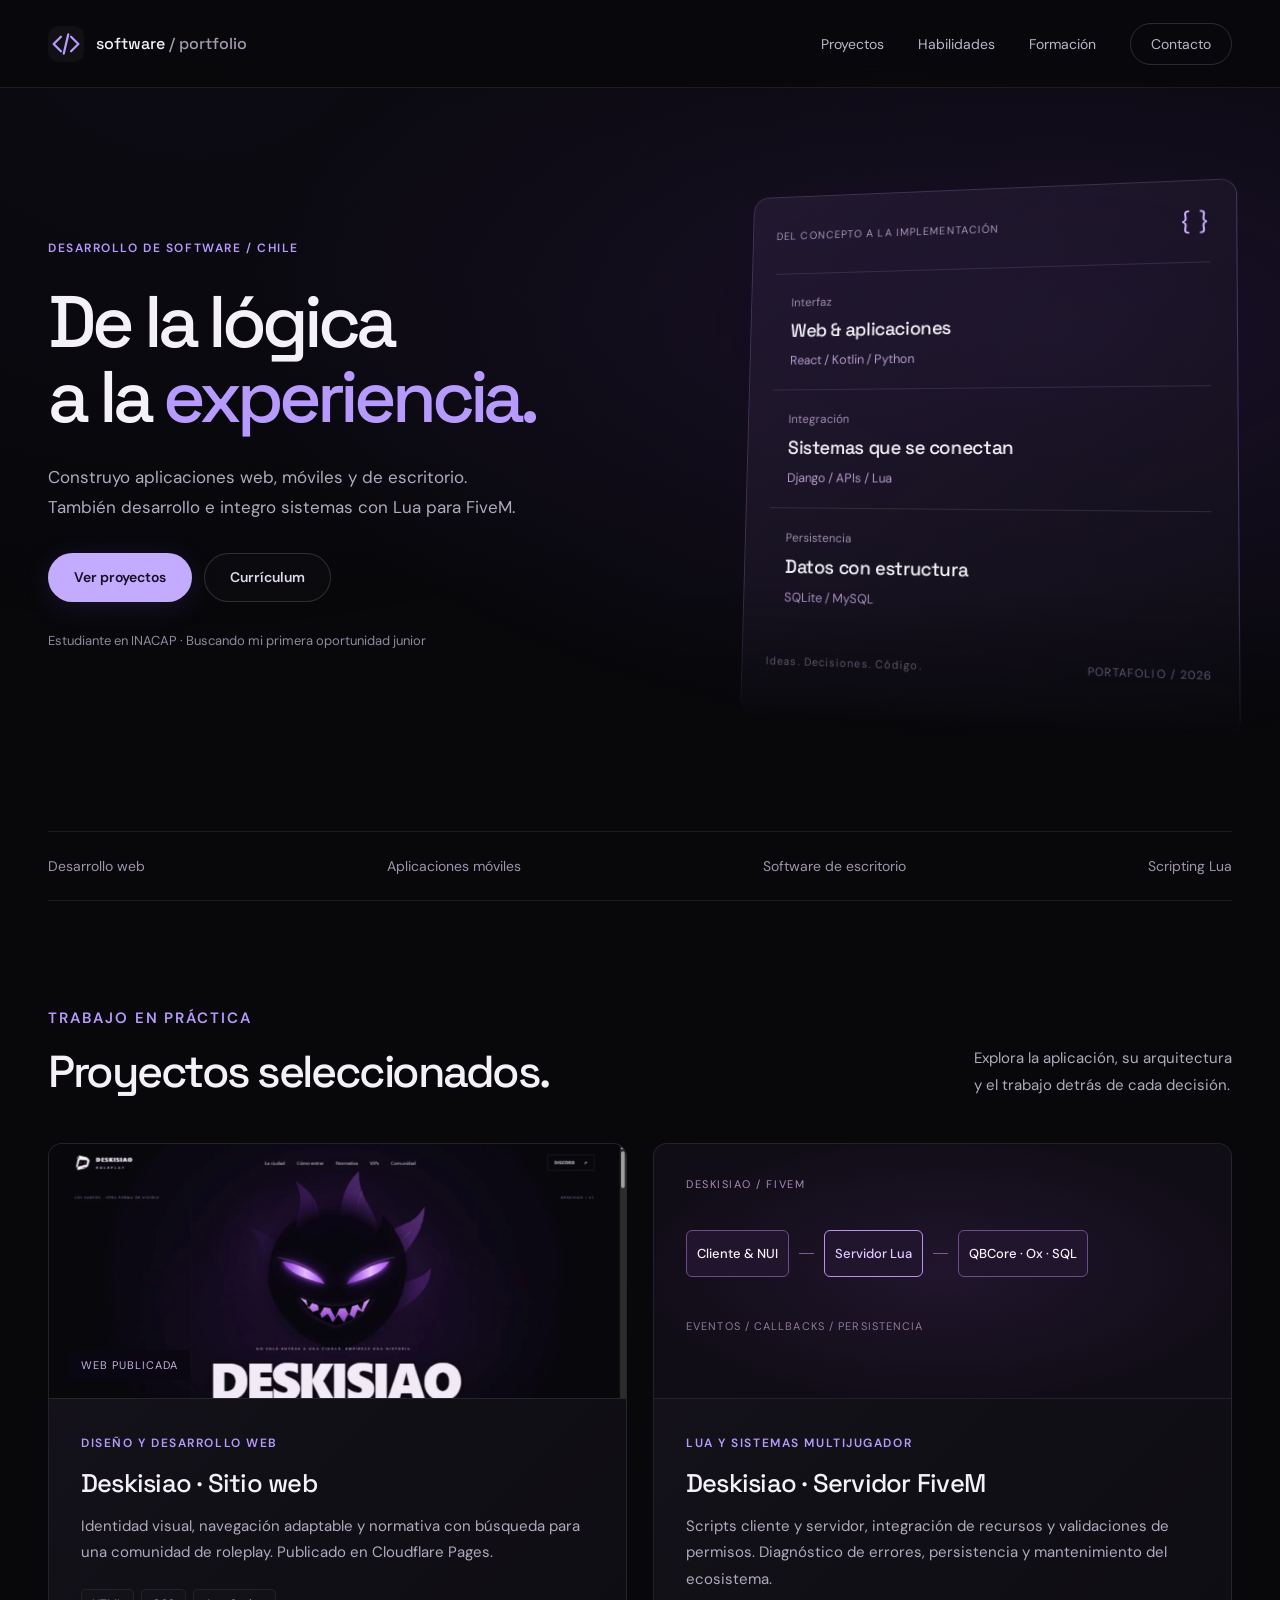
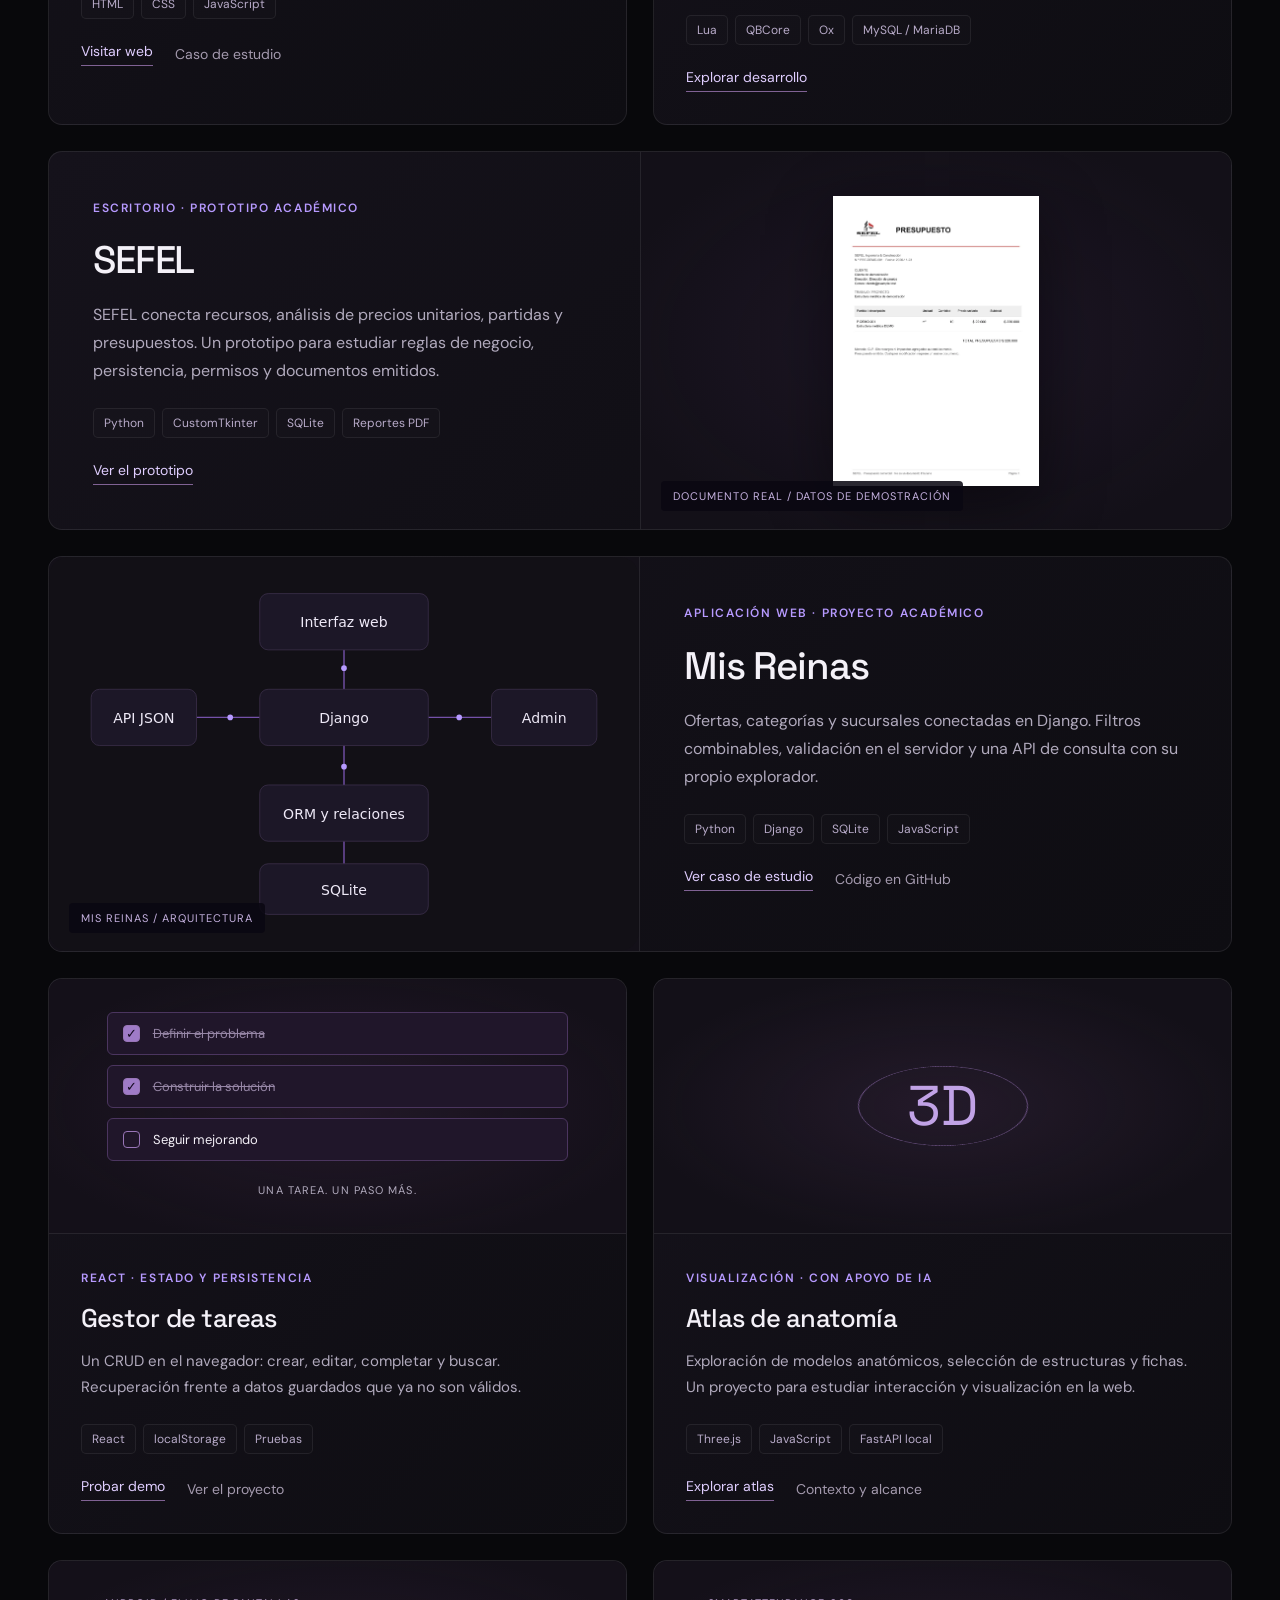
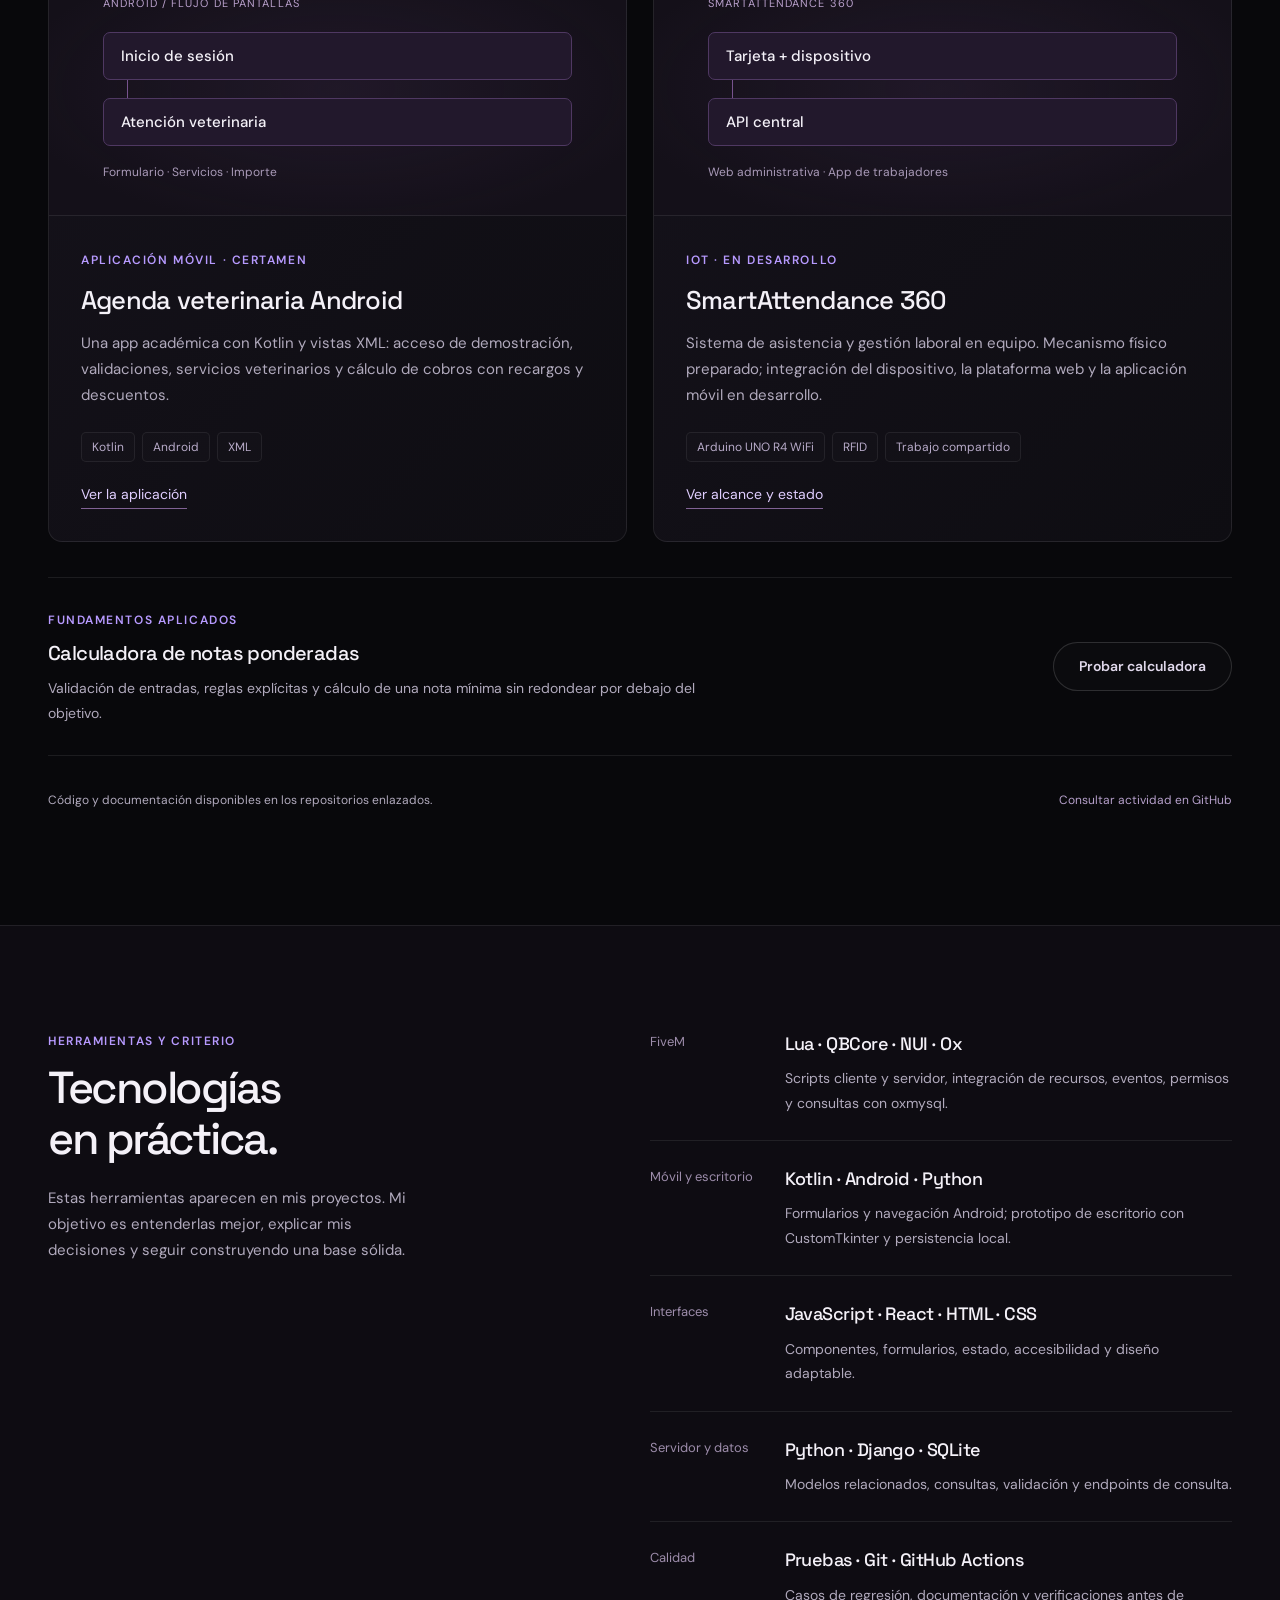
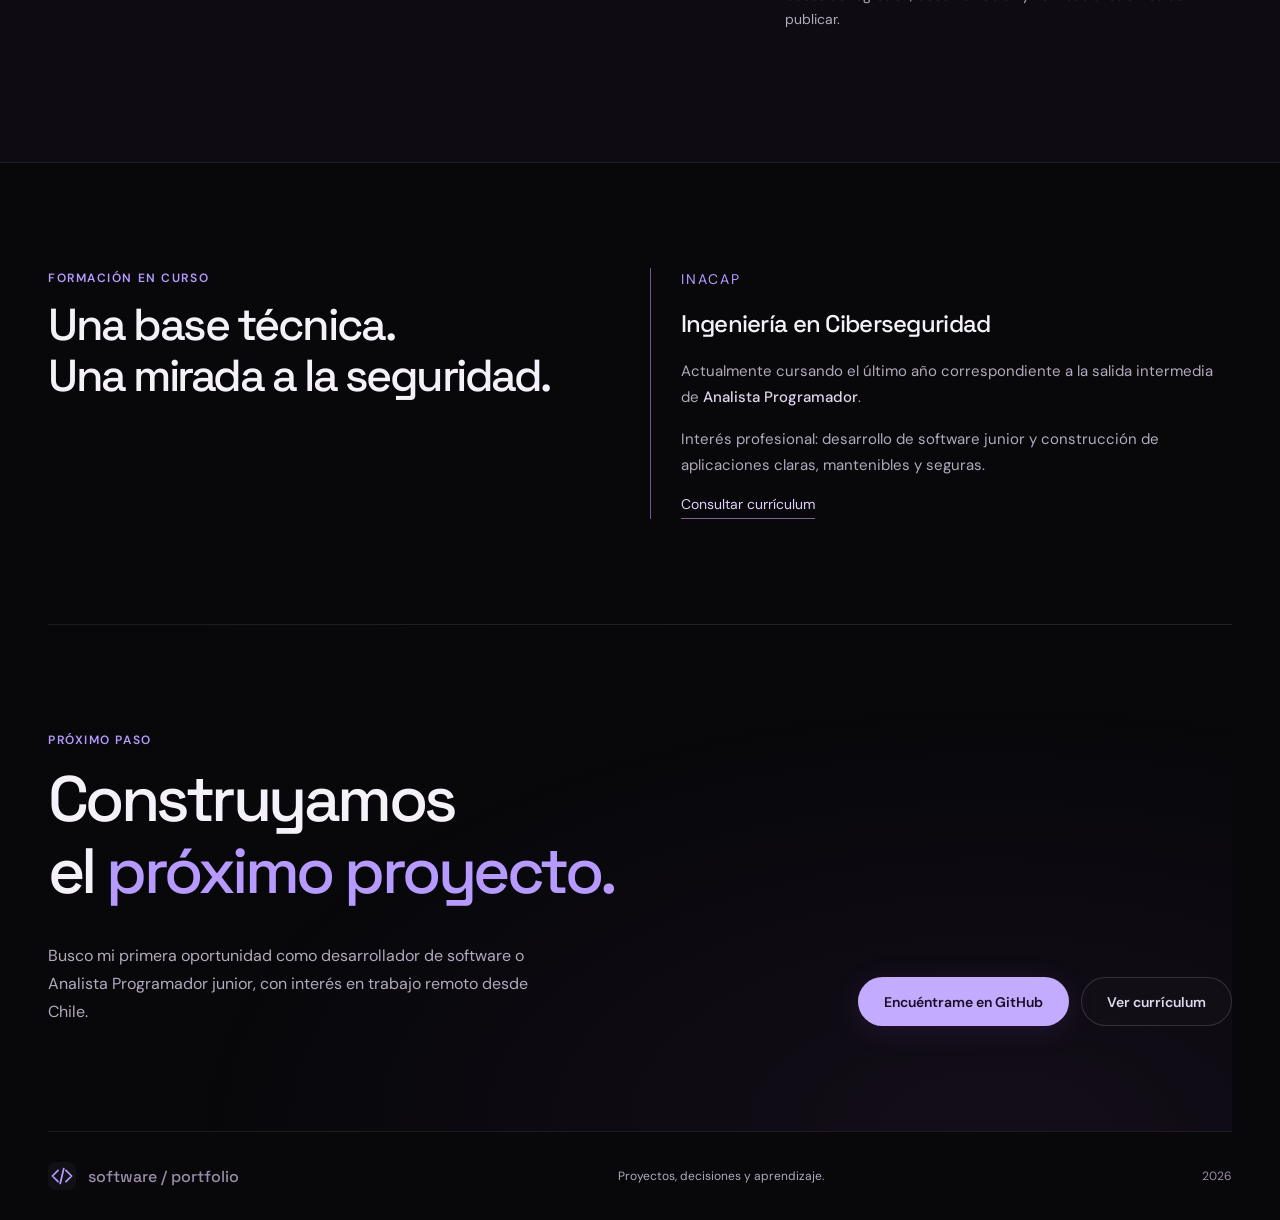
==== commit c1fec397: "Redesign portfolio with responsive layered hero and separate web and FiveM projects" ====
--- a/index.html
+++ b/index.html
@@ -6,18 +6,24 @@
   <meta name="description" content="Portafolio de desarrollo de software junior: proyectos con React, Django y Python, código verificable y formación en INACAP.">
   <meta name="theme-color" content="#0a090d"><meta name="color-scheme" content="dark">
   <meta property="og:title" content="Desarrollo de software · Portafolio junior"><meta property="og:description" content="Proyectos que se pueden explorar. Código, decisiones y aprendizaje."><meta property="og:type" content="website">
-  <link rel="icon" href="assets/mark.svg" type="image/svg+xml"><link rel="stylesheet" href="styles.css"><script src="app.js" defer></script>
+  <link rel="icon" href="assets/mark.svg" type="image/svg+xml"><link rel="stylesheet" href="home.css"><script src="app.js" defer></script>
 </head>
 <body class="portfolio-home">
 <a class="skip" href="#contenido">Saltar al contenido</a>
 <header class="site-header"><nav class="wrap nav" aria-label="Navegación principal"><a class="brand" href="#inicio" aria-label="Inicio del portafolio"><img src="assets/mark.svg" width="36" height="36" alt=""><span>software<span class="brand-sub"> / portfolio</span></span></a><button class="menu-toggle" aria-expanded="false" aria-controls="nav-links">Menú</button><div class="nav-links" id="nav-links"><a href="#proyectos">Proyectos</a><a href="#habilidades">Habilidades</a><a href="#formacion">Formación</a><a class="nav-contact" href="#contacto">Contacto</a></div></nav></header>
 <main id="contenido">
-  <section class="hero wrap" id="inicio"><div class="hero-copy"><p class="eyebrow"><span class="small-line"></span> DESARROLLO DE SOFTWARE JUNIOR</p><h1>Desarrollo software.<br><span>Conecto sistemas.</span></h1><p class="hero-description">Aplicaciones web, escritorio y Android. Desarrollo y mantenimiento de un servidor FiveM con Lua. Proyectos reales de formación y aprendizaje, con sus decisiones técnicas a la vista.</p><div class="hero-actions"><a class="button primary" href="#proyectos">Explorar proyectos</a><a class="button secondary" href="curriculum.html">Ver currículum</a></div><p class="hero-note">Estudiante en INACAP <span>·</span> Primera oportunidad junior <span>·</span> Interés en trabajo remoto desde Chile</p></div>
-  <aside class="hero-showcase" aria-label="Proyectos destacados"><a href="proyectos/deskisiao-servidor.html" class="showcase-main"><img src="assets/deskisiao-preview.webp" alt="Captura de la web pública de Deskisiao RP" width="1425" height="891"><span>DESKISIAO / ECOSISTEMA FIVEM</span><strong>Lua. Servidor. Comunidad.</strong></a><div class="showcase-caption"><span>Web · Escritorio · Móvil</span><a href="#proyectos">Explora el trabajo</a></div></aside>
+  <section class="hero wrap" id="inicio">
+    <div class="hero-halo" aria-hidden="true"></div>
+    <div class="hero-copy"><p class="eyebrow">DESARROLLO DE SOFTWARE / CHILE</p><h1>De la lógica<br>a la <span>experiencia.</span></h1><p class="hero-description">Construyo aplicaciones web, móviles y de escritorio.<br>También desarrollo e integro sistemas con Lua para FiveM.</p><div class="hero-actions"><a class="button primary" href="#proyectos">Ver proyectos</a><a class="button secondary" href="curriculum.html">Currículum</a></div><p class="hero-note">Estudiante en INACAP · Buscando mi primera oportunidad junior</p></div>
+    <div class="hero-composition" aria-label="Áreas de trabajo del portafolio"><div class="composition-top"><span>DEL CONCEPTO A LA IMPLEMENTACIÓN</span><span aria-hidden="true">{ }</span></div><div class="composition-body"><div class="composition-line"><span>Interfaz</span><strong>Web & aplicaciones</strong><small>React / Kotlin / Python</small></div><div class="composition-line"><span>Integración</span><strong>Sistemas que se conectan</strong><small>Django / APIs / Lua</small></div><div class="composition-line"><span>Persistencia</span><strong>Datos con estructura</strong><small>SQLite / MySQL</small></div></div><div class="composition-footer"><span>Ideas. Decisiones. Código.</span><span>PORTAFOLIO / 2026</span></div></div>
   </section>
+  <div class="expertise-strip wrap"><span>Desarrollo web</span><span>Aplicaciones móviles</span><span>Software de escritorio</span><span>Scripting Lua</span></div>
 
   <section class="projects section wrap" id="proyectos"><div class="section-heading"><div><p class="eyebrow">TRABAJO EN PRÁCTICA</p><h2>Proyectos seleccionados.</h2></div><p>Explora la aplicación, su arquitectura<br>y el trabajo detrás de cada decisión.</p></div>
-    <article class="featured project deskisiao-feature"><a class="project-visual deskisiao-visual" href="proyectos/deskisiao.html" aria-label="Ver el proyecto web Deskisiao RP"><img src="assets/deskisiao-preview.webp" alt="Captura de la web de la comunidad Deskisiao" width="1425" height="891" loading="lazy"><span class="visual-label">CAPTURA DE LA WEB DE LA COMUNIDAD</span></a><div class="featured-copy"><span class="project-type">SERVIDOR FIVEM · PROYECTO PERSONAL</span><h3>Deskisiao RP</h3><p>Desarrollo y mantenimiento de un servidor FiveM: scripts Lua, integración con QBCore y Ox, interfaces NUI, permisos y persistencia. Un ecosistema conectado con Discord y una web pública propia.</p><ul class="tags" aria-label="Tecnologías de Deskisiao"><li>Lua</li><li>QBCore</li><li>NUI</li><li>MySQL / MariaDB</li></ul><div class="project-links"><a class="text-link" href="https://deskisiao.pages.dev/">Ver web publicada</a><a href="proyectos/deskisiao.html">Ver caso de estudio</a><a href="proyectos/deskisiao-servidor.html">Servidor e integraciones</a></div></div></article>
+    <div class="project-grid deskisiao-pair">
+    <article class="project project-card"><a class="card-visual web-preview" href="proyectos/deskisiao.html"><img src="assets/deskisiao-preview.webp" alt="Vista de la web pública de Deskisiao RP" width="1425" height="891" loading="lazy"><span class="visual-label">WEB PUBLICADA</span></a><div class="card-copy"><span class="project-type">DISEÑO Y DESARROLLO WEB</span><h3>Deskisiao · Sitio web</h3><p>Identidad visual, navegación adaptable y normativa con búsqueda para una comunidad de roleplay. Publicado en Cloudflare Pages.</p><ul class="tags"><li>HTML</li><li>CSS</li><li>JavaScript</li></ul><div class="project-links"><a class="text-link" href="https://deskisiao.pages.dev/">Visitar web</a><a href="proyectos/deskisiao.html">Caso de estudio</a></div></div></article>
+    <article class="project project-card"><a class="card-visual server-preview" href="proyectos/deskisiao-servidor.html" aria-label="Ver desarrollo del servidor FiveM"><div class="server-diagram" aria-hidden="true"><span class="server-title">DESKISIAO / FIVEM</span><div><span>Cliente & NUI</span><i></i><strong>Servidor Lua</strong><i></i><span>QBCore · Ox · SQL</span></div><small>EVENTOS / CALLBACKS / PERSISTENCIA</small></div></a><div class="card-copy"><span class="project-type">LUA Y SISTEMAS MULTIJUGADOR</span><h3>Deskisiao · Servidor FiveM</h3><p>Scripts cliente y servidor, integración de recursos y validaciones de permisos. Diagnóstico de errores, persistencia y mantenimiento del ecosistema.</p><ul class="tags"><li>Lua</li><li>QBCore</li><li>Ox</li><li>MySQL / MariaDB</li></ul><div class="project-links"><a class="text-link" href="proyectos/deskisiao-servidor.html">Explorar desarrollo</a></div></div></article>
+    </div>
     <article class="featured project sefel-feature"><a class="project-visual sefel-visual" href="proyectos/sefel.html" aria-label="Ver el prototipo de escritorio SEFEL"><img src="assets/sefel-documento.webp" alt="Presupuesto de demostración generado por SEFEL, con cliente y datos ficticios" width="834" height="1178" loading="lazy"><span class="visual-label">DOCUMENTO REAL / DATOS DE DEMOSTRACIÓN</span></a><div class="featured-copy"><span class="project-type">ESCRITORIO · PROTOTIPO ACADÉMICO</span><h3>SEFEL</h3><p>SEFEL conecta recursos, análisis de precios unitarios, partidas y presupuestos. Un prototipo para estudiar reglas de negocio, persistencia, permisos y documentos emitidos.</p><ul class="tags"><li>Python</li><li>CustomTkinter</li><li>SQLite</li><li>Reportes PDF</li></ul><div class="project-links"><a class="text-link" href="proyectos/sefel.html">Ver el prototipo</a></div></div></article>
     <article class="featured project" data-repo="Misreinas"><a class="project-visual" href="proyectos/misreinas.html" aria-label="Ver caso de estudio de Mis Reinas"><img src="assets/architecture.svg" alt="Arquitectura de Mis Reinas con Django, API JSON, Admin, ORM y SQLite" width="840" height="560" loading="lazy"><span class="visual-label">MIS REINAS / ARQUITECTURA</span></a><div class="featured-copy"><span class="project-type">APLICACIÓN WEB · PROYECTO ACADÉMICO</span><h3>Mis Reinas</h3><p>Ofertas, categorías y sucursales conectadas en Django. Filtros combinables, validación en el servidor y una API de consulta con su propio explorador.</p><ul class="tags" aria-label="Tecnologías"><li>Python</li><li>Django</li><li>SQLite</li><li>JavaScript</li></ul><div class="project-links"><a class="text-link" href="proyectos/misreinas.html">Ver caso de estudio</a><a href="https://github.com/bastiiiuuu/Misreinas">Código en GitHub</a></div><span class="repo-update" aria-live="polite"></span></div></article>
     <div class="project-grid">
--- a/home.css
+++ b/home.css
@@ -0,0 +1,9 @@
+@import url('https://fonts.googleapis.com/css2?family=DM+Sans:wght@400;500;600;700&family=Space+Grotesk:wght@400;500;600;700&display=swap');
+:root{font-family:'DM Sans',sans-serif;color:#f4f1f8;background:#08080b;font-synthesis:none;--muted:#b1aabd;--accent:#b79aff;--border:#ffffff15;scroll-behavior:smooth;scroll-padding-top:100px}*{box-sizing:border-box}body{margin:0;overflow-x:clip}a{color:inherit;text-decoration:none}img{display:block;max-width:100%}button{font:inherit;cursor:pointer}h1,h2,h3,p{margin-top:0}h1,h2,h3,.brand{font-family:'Space Grotesk',sans-serif}p{color:var(--muted);line-height:1.75}h2{font-size:clamp(2rem,3.5vw,3.5rem);font-weight:500;letter-spacing:-.055em;line-height:1.13;margin-bottom:20px}h3{font-weight:500;letter-spacing:-.03em}h1 span,h2 span{color:var(--accent)}.wrap{width:min(1280px,calc(100% - 96px));margin-inline:auto}.section{padding-block:105px}.site-header{height:88px;position:sticky;top:0;z-index:30;border-bottom:1px solid var(--border);background:#08080bc9;backdrop-filter:blur(24px)}.nav{height:100%;display:flex;align-items:center;justify-content:space-between;gap:24px}.brand{display:flex;align-items:center;gap:12px;font-size:1rem;font-weight:500}.brand-sub{color:#a39aae}.nav-links{display:flex;align-items:center;gap:34px;font-size:.875rem;color:#bdb5ca}.nav-links a:hover{color:white}.nav-contact{padding:11px 20px;border:1px solid #ffffff25;border-radius:30px}.menu-toggle{display:none}.eyebrow,.project-type{font-size:.75rem;font-weight:600;letter-spacing:.13em;color:var(--accent);line-height:1.7}.hero{position:relative;display:grid;grid-template-columns:1.25fr 1fr;gap:65px;align-items:center;min-height:690px;padding-block:95px 110px;isolation:isolate}.hero-halo{position:absolute;inset:-100px -8vw -60px;background:radial-gradient(ellipse at 80% 38%,#6536a931,transparent 52%),radial-gradient(ellipse at 18% 5%,#472e7314,transparent 50%);z-index:-1;pointer-events:none;mask-image:linear-gradient(#000 65%,transparent)}.hero-copy{min-width:0;transform-origin:center left}.hero h1{font-size:clamp(3.4rem,5.7vw,5.7rem);font-weight:500;letter-spacing:-.07em;line-height:1.04;margin:25px 0 28px}.hero-description{font-size:1.0625rem;max-width:550px}.hero-actions{display:flex;flex-wrap:wrap;gap:12px;margin-top:30px}.button{display:inline-flex;align-items:center;justify-content:center;min-height:49px;padding:14px 25px;border-radius:30px;font-size:.875rem;font-weight:600;border:1px solid transparent;transition:background .2s,transform .2s}.button:hover{transform:translateY(-2px)}.primary{background:#c3abff;color:#170e25;box-shadow:0 5px 28px #9e66ff20}.primary:hover{background:#d4c1ff}.secondary{border-color:#ffffff25;background:#ffffff04;color:#e0d8eb}.secondary:hover{background:#ffffff0a}.hero-note{font-size:.8125rem;margin-top:28px;color:#91889f}.hero-composition{position:relative;min-width:0;background:linear-gradient(140deg,#2c203d90,#100e1680);border:1px solid #b290ea40;border-radius:16px;box-shadow:0 25px 90px #0008,0 0 90px #7c43be15;transform:perspective(1000px) rotateY(-9deg) rotateX(4deg);padding:25px;mask-image:linear-gradient(#000 75%,#0005 96%,transparent);padding-bottom:45px}.composition-top,.composition-footer{display:flex;align-items:center;justify-content:space-between;gap:15px;color:#a796bd;font-size:.6875rem;letter-spacing:.1em}.composition-top>span:last-child{font-size:1.5rem;color:#cbb0ff}.composition-body{padding-block:25px}.composition-line{padding:22px 18px;border-top:1px solid #b08ad32e;position:relative}.composition-line>span{font-size:.75rem;color:#9e8eaf;display:block;margin-bottom:9px}.composition-line strong{display:block;font-size:1.2rem;font-family:'Space Grotesk';font-weight:500;letter-spacing:-.02em}.composition-line small{display:block;font-size:.8125rem;color:#b39bcf;margin-top:10px}.composition-footer{line-height:1.7}.expertise-strip{display:flex;justify-content:space-between;gap:20px;padding-block:25px;border-block:1px solid var(--border);color:#9f94ae;font-size:.875rem}.section-heading{display:flex;align-items:flex-end;justify-content:space-between;gap:35px;margin-bottom:45px}.section-heading h2{margin:0}.section-heading p{margin-bottom:0;font-size:.9375rem}.section-heading .eyebrow{margin-bottom:16px}.project{border:1px solid var(--border);background:linear-gradient(135deg,#15121b,#0e0d12);border-radius:14px;overflow:hidden;min-width:0}.project-grid{display:grid;grid-template-columns:1fr 1fr;gap:26px;margin-top:26px}.deskisiao-pair{margin:0 0 26px}.project-card{transition:border-color .3s}.project-card:hover{border-color:#a878d65c}.card-visual{display:block;height:255px;border-bottom:1px solid var(--border);position:relative;overflow:hidden;background:#151019}.web-preview img{width:100%;height:100%;object-fit:cover;object-position:top;transition:transform .6s}.web-preview:hover img{transform:scale(1.03)}.visual-label{position:absolute;left:20px;bottom:18px;background:#0a0712dd;color:#c5b1df;font-size:.6875rem;letter-spacing:.09em;padding:8px 12px;border-radius:4px}.card-copy{padding:32px}.card-copy h3{font-size:1.6rem;margin:14px 0}.card-copy>p{font-size:.9375rem;margin-bottom:0}.tags{display:flex;flex-wrap:wrap;gap:7px;padding:0;list-style:none;margin:23px 0}.tags li{font-size:.75rem;color:#b8abc9;border:1px solid #ffffff12;background:#ffffff03;padding:6px 10px;border-radius:5px}.project-links{display:flex;flex-wrap:wrap;gap:22px;align-items:center;font-size:.875rem;color:#a49aae}.text-link{display:inline-block;color:#e0ceff;border-bottom:1px solid #806294;padding-bottom:5px;font-size:.875rem}.project-links a:hover{color:white}.featured{display:grid;grid-template-columns:1fr 1fr;min-height:350px;margin-bottom:26px}.project-visual{position:relative;min-width:0;display:flex;align-items:center;justify-content:center;background:radial-gradient(ellipse at center,#5a387626,transparent 80%),#131018;overflow:hidden;border-right:1px solid var(--border)}.project-visual img{width:100%;height:auto;object-fit:contain}.featured-copy{padding:44px;min-width:0}.featured h3{font-size:2.4rem;margin:17px 0}.featured-copy>p{font-size:1rem}.sefel-visual{padding:30px}.sefel-visual img{height:290px;width:auto;box-shadow:0 18px 60px #0007}.server-preview{background:radial-gradient(ellipse,#59327938,transparent 75%),#110d17}.server-diagram{padding:28px 32px}.server-title{font-size:.6875rem;letter-spacing:.14em;color:#a78abd}.server-diagram>div{display:flex;align-items:center;gap:10px;margin:37px 0;font-size:.8125rem}.server-diagram strong,.server-diagram>div>span{padding:14px 10px;border:1px solid #6d4c8c;background:#20152d;border-radius:6px;white-space:nowrap;font-weight:500}.server-diagram strong{color:#e2c8ff;border-color:#bd8df0}.server-diagram i{width:15px;height:1px;background:#7e57a0}.server-diagram small{font-size:.6875rem;color:#8d7b9d;letter-spacing:.1em}.tasks-visual{display:flex;flex-direction:column;justify-content:center;align-items:center;gap:10px;background:radial-gradient(ellipse,#5c396530,transparent 80%),#141019}.mini-task{display:flex;gap:13px;align-items:center;width:80%;border:1px solid #4b355f;background:#20162a;border-radius:6px;padding:12px 15px;font-size:.8125rem}.check{width:17px;height:17px;border:1px solid #9875b7;border-radius:4px;display:inline-flex;align-items:center;justify-content:center}.done{background:#9f7bc7;color:#140a21}.strike{text-decoration:line-through;color:#9686a6}.tasks-visual>p{font-size:.6875rem;letter-spacing:.1em;margin:10px 0 0}.atlas-visual{display:flex;align-items:center;justify-content:center;background:radial-gradient(ellipse,#65417033,transparent 75%),#131018}.atlas-ring{position:absolute;width:170px;height:170px;border:1px solid #9b75be;border-radius:50%;opacity:.6}.ring-a{transform:rotateX(62deg) rotateZ(20deg)}.ring-b{transform:rotateY(62deg) rotateZ(40deg)}.ring-c{transform:rotateY(-62deg) rotateZ(40deg)}.atlas-word{font-size:3.5rem;color:#c1a2e6;font-family:'Space Grotesk'}.atlas-label{position:absolute;bottom:24px;font-size:.6875rem;letter-spacing:.12em;color:#9d87b0}.mobile-visual,.iot-visual{display:flex;align-items:center;justify-content:center;padding:28px;background:radial-gradient(ellipse,#54396730,transparent 80%),#141019}.mobile-flow,.iot-flow{width:90%}.mobile-flow>span,.iot-flow>span{display:block;font-size:.6875rem;letter-spacing:.1em;color:#b9a0cc;margin-bottom:22px}.mobile-flow strong,.iot-flow strong{display:block;border:1px solid #4f3862;background:#22182c;border-radius:7px;padding:13px 17px;font-weight:500;font-size:.9375rem}.mobile-flow i,.iot-flow i{display:block;width:1px;height:18px;background:#77538e;margin-left:24px}.mobile-flow small,.iot-flow small{display:block;font-size:.75rem;color:#a99ab8;margin-top:18px}.small-project{border-block:1px solid var(--border);display:flex;align-items:center;justify-content:space-between;gap:30px;padding:30px 0;margin-top:35px}.small-project h3{font-size:1.25rem;margin:10px 0}.small-project p{font-size:.875rem;max-width:680px;margin:0}.small-project .button{flex-shrink:0}.github-sync{display:flex;align-items:center;justify-content:space-between;gap:25px;margin-top:24px}.github-sync p,.github-sync button{font-size:.75rem}.github-sync p{margin:0}.github-sync button{border:0;background:none;color:#b6a0cb;padding:12px 0}.repo-update{font-size:.75rem;color:#9e8eaf;display:block;margin-top:18px}.repo-update:empty{display:none}.skills-section{background:#0e0c12;border-block:1px solid var(--border)}.skills-layout,.education-layout{display:grid;grid-template-columns:1fr 1.15fr;gap:95px}.section-intro{font-size:.9375rem;max-width:380px}.skill-row{display:grid;grid-template-columns:110px 1fr;gap:25px;padding:25px 0;border-bottom:1px solid var(--border)}.skill-row:first-child{padding-top:0}.skill-row:last-child{border:0}.skill-category{font-size:.8125rem;color:#9d8dab;line-height:1.7}.skill-row h3{font-size:1.125rem;margin-bottom:10px;line-height:1.4}.skill-row p{font-size:.875rem;margin:0}.education-card{padding-left:30px;border-left:1px solid #795299}.school{color:var(--accent);font-size:.875rem;letter-spacing:.15em}.education-card h3{font-size:1.5rem;line-height:1.4;margin:18px 0}.education-card p{font-size:.9375rem}.education-card strong{color:#e0d4ed;font-weight:500}.contact-section{position:relative;border-top:1px solid var(--border);background:radial-gradient(ellipse at 80% 100%,#65357c1f,transparent 60%)}.contact-section h2{font-size:clamp(2.7rem,5vw,4.8rem)}.contact-bottom{display:flex;align-items:flex-end;justify-content:space-between;gap:50px}.contact-bottom>p{max-width:500px;margin:15px 0 0}.contact-bottom .hero-actions{flex-shrink:0}.footer{display:flex;align-items:center;justify-content:space-between;gap:24px;padding-block:30px;border-top:1px solid var(--border);font-size:.75rem;color:#9b8ca9}.footer p{margin:0;font-size:.75rem}.skip{position:fixed;left:20px;top:-100px;z-index:100;padding:12px 20px;background:var(--accent);color:#140a20}.skip:focus{top:15px}:focus-visible{outline:2px solid #ceadff;outline-offset:6px}::selection{background:#745095;color:#fff}.reveal{animation:appear .7s both}@keyframes appear{from{opacity:.3;transform:translateY(12px)}to{opacity:1;transform:none}}
+/* La salida difuminada se aplica solo con soporte nativo; el contenido permanece visible en otros navegadores. */
+@supports(animation-timeline:view()){.hero-copy{animation:hero-exit linear both;animation-timeline:view();animation-range:exit 0% exit 85%}.hero-composition{animation:panel-exit linear both;animation-timeline:view();animation-range:exit 0% exit 90%}}@keyframes hero-exit{to{opacity:0;filter:blur(7px);transform:translateY(25px)}}@keyframes panel-exit{to{opacity:0;filter:blur(10px)}}
+@media(min-width:1000px){.sefel-feature .project-visual{order:2;border-right:0;border-left:1px solid var(--border)}}
+@media(max-width:1100px){.wrap{width:calc(100% - 64px)}.hero{gap:35px}.hero h1{font-size:4.2rem}.hero-composition{padding:18px}.composition-line strong{font-size:1.05rem}.server-diagram{padding:25px 18px}.server-diagram>div{gap:5px;font-size:.7rem}.server-diagram i{width:8px}.skills-layout,.education-layout{gap:50px}.contact-bottom{display:block}.featured-copy{padding:32px}}
+@media(max-width:800px){.wrap{width:calc(100% - 40px)}.site-header{height:72px}.menu-toggle{display:block;background:none;border:1px solid #ffffff30;border-radius:20px;color:#d6c8e5;padding:8px 15px}.nav-links{display:none;position:absolute;top:71px;left:0;right:0;background:#100d16;padding:25px;flex-direction:column;align-items:stretch;border-bottom:1px solid var(--border)}.nav-links.open{display:flex}.nav-contact{border:0;padding:0}.hero{grid-template-columns:1fr;padding-block:60px 45px;gap:35px;min-height:0}.hero h1{font-size:clamp(3.2rem,11vw,5rem)}.hero-description{font-size:1rem}.hero-description br{display:none}.hero-composition{transform:none;max-width:540px;width:100%;justify-self:center}.composition-body{padding-block:10px}.composition-line{padding:16px}.composition-line strong{font-size:1.1rem}.expertise-strip{display:grid;grid-template-columns:1fr 1fr;font-size:.8125rem;gap:18px}.section{padding-block:65px}.section-heading{display:block;margin-bottom:30px}.section-heading>p{margin-top:20px}.project-grid,.featured{grid-template-columns:1fr}.card-visual{height:240px}.server-diagram{padding:25px}.server-diagram>div{gap:10px;font-size:.8125rem}.server-diagram i{width:15px}.project-visual{height:280px;border-right:0;border-bottom:1px solid var(--border)}.sefel-visual img{height:240px}.featured-copy,.card-copy{padding:27px}.featured h3{font-size:2rem}.small-project{display:block}.small-project .button{margin-top:25px}.github-sync{display:block}.skills-layout,.education-layout{grid-template-columns:1fr;gap:30px}.skill-row{grid-template-columns:1fr;gap:8px}.section-intro{max-width:100%}.contact-bottom .hero-actions{margin-top:25px}.footer{flex-wrap:wrap}.footer p{display:none}}
+@media(max-width:390px){.server-diagram>div{gap:6px;font-size:.6875rem}.server-diagram i{width:8px}.hero-actions .button{padding-inline:20px}.composition-footer{font-size:.625rem}}
+@media(prefers-reduced-motion:reduce){:root{scroll-behavior:auto}*,*:before,*:after{animation:none!important;transition:none!important}.hero-copy{opacity:1;filter:none;transform:none}.hero-composition{filter:none;opacity:1}}
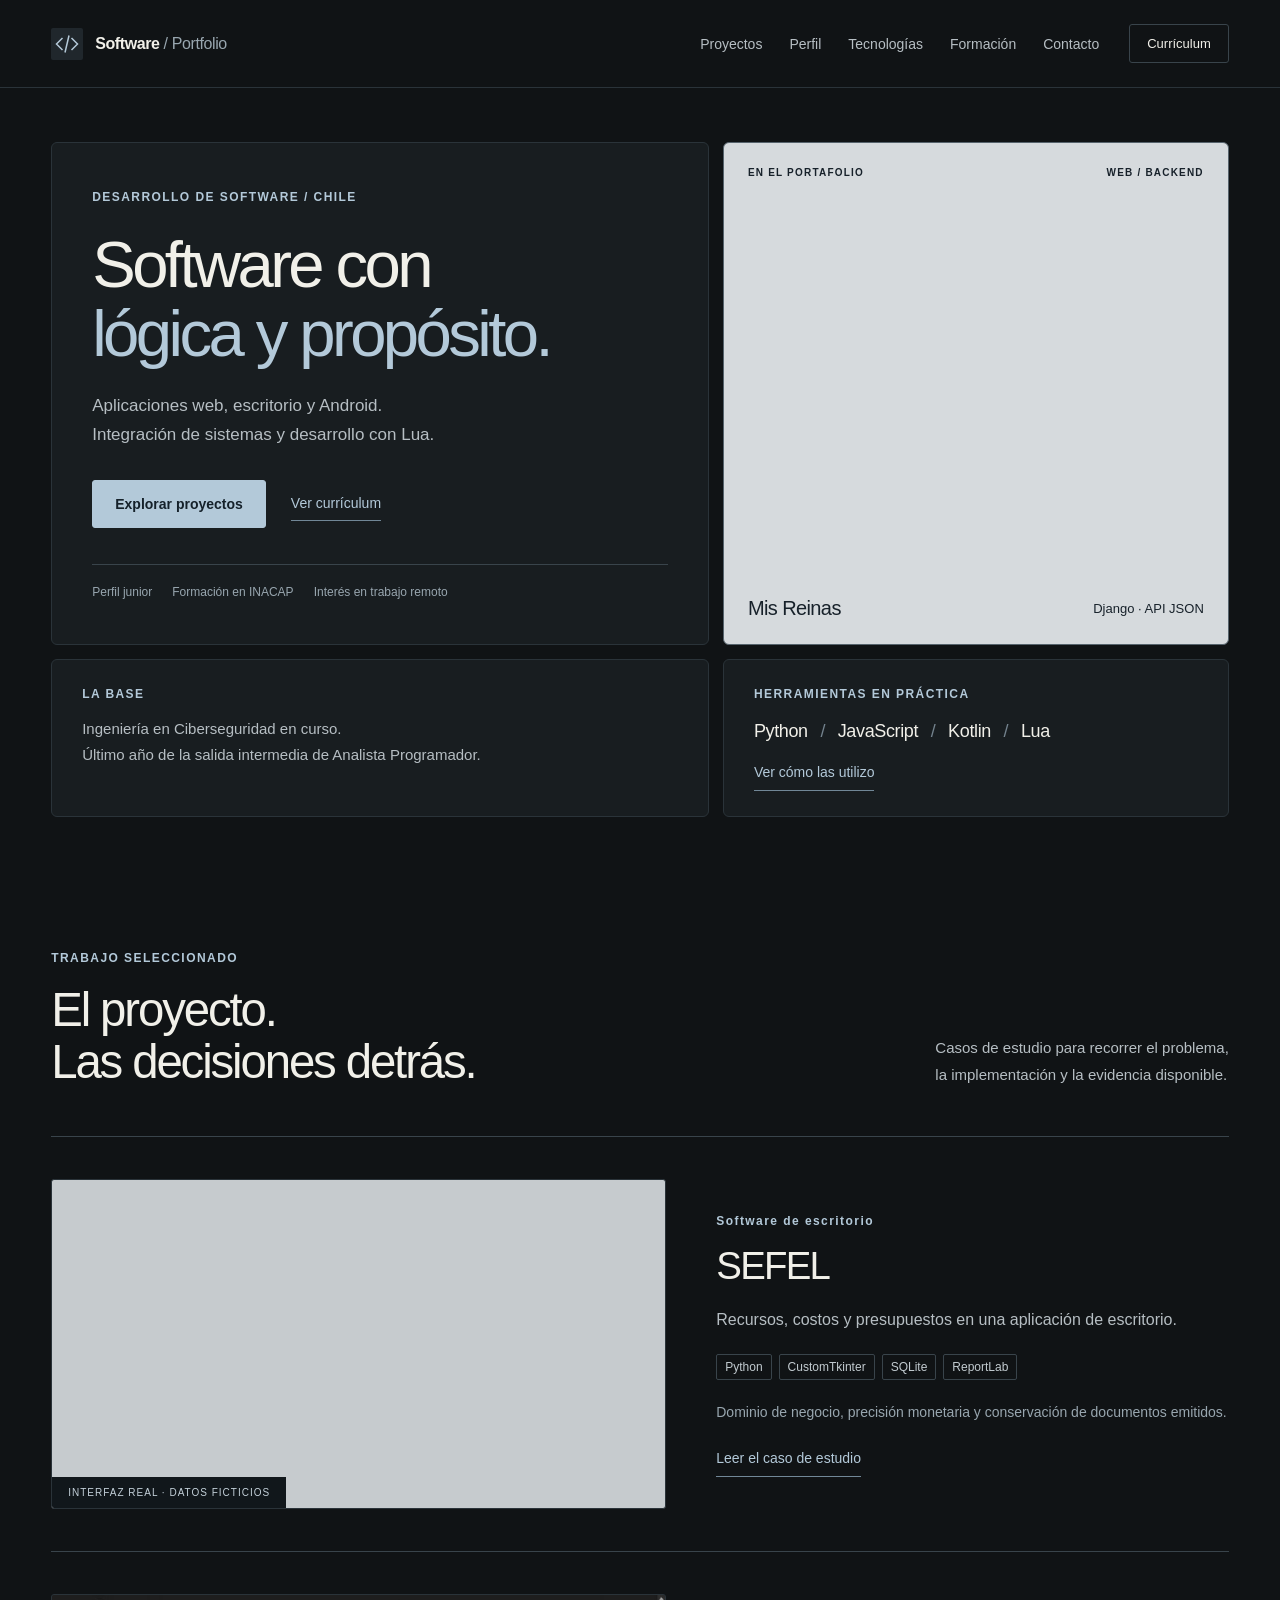
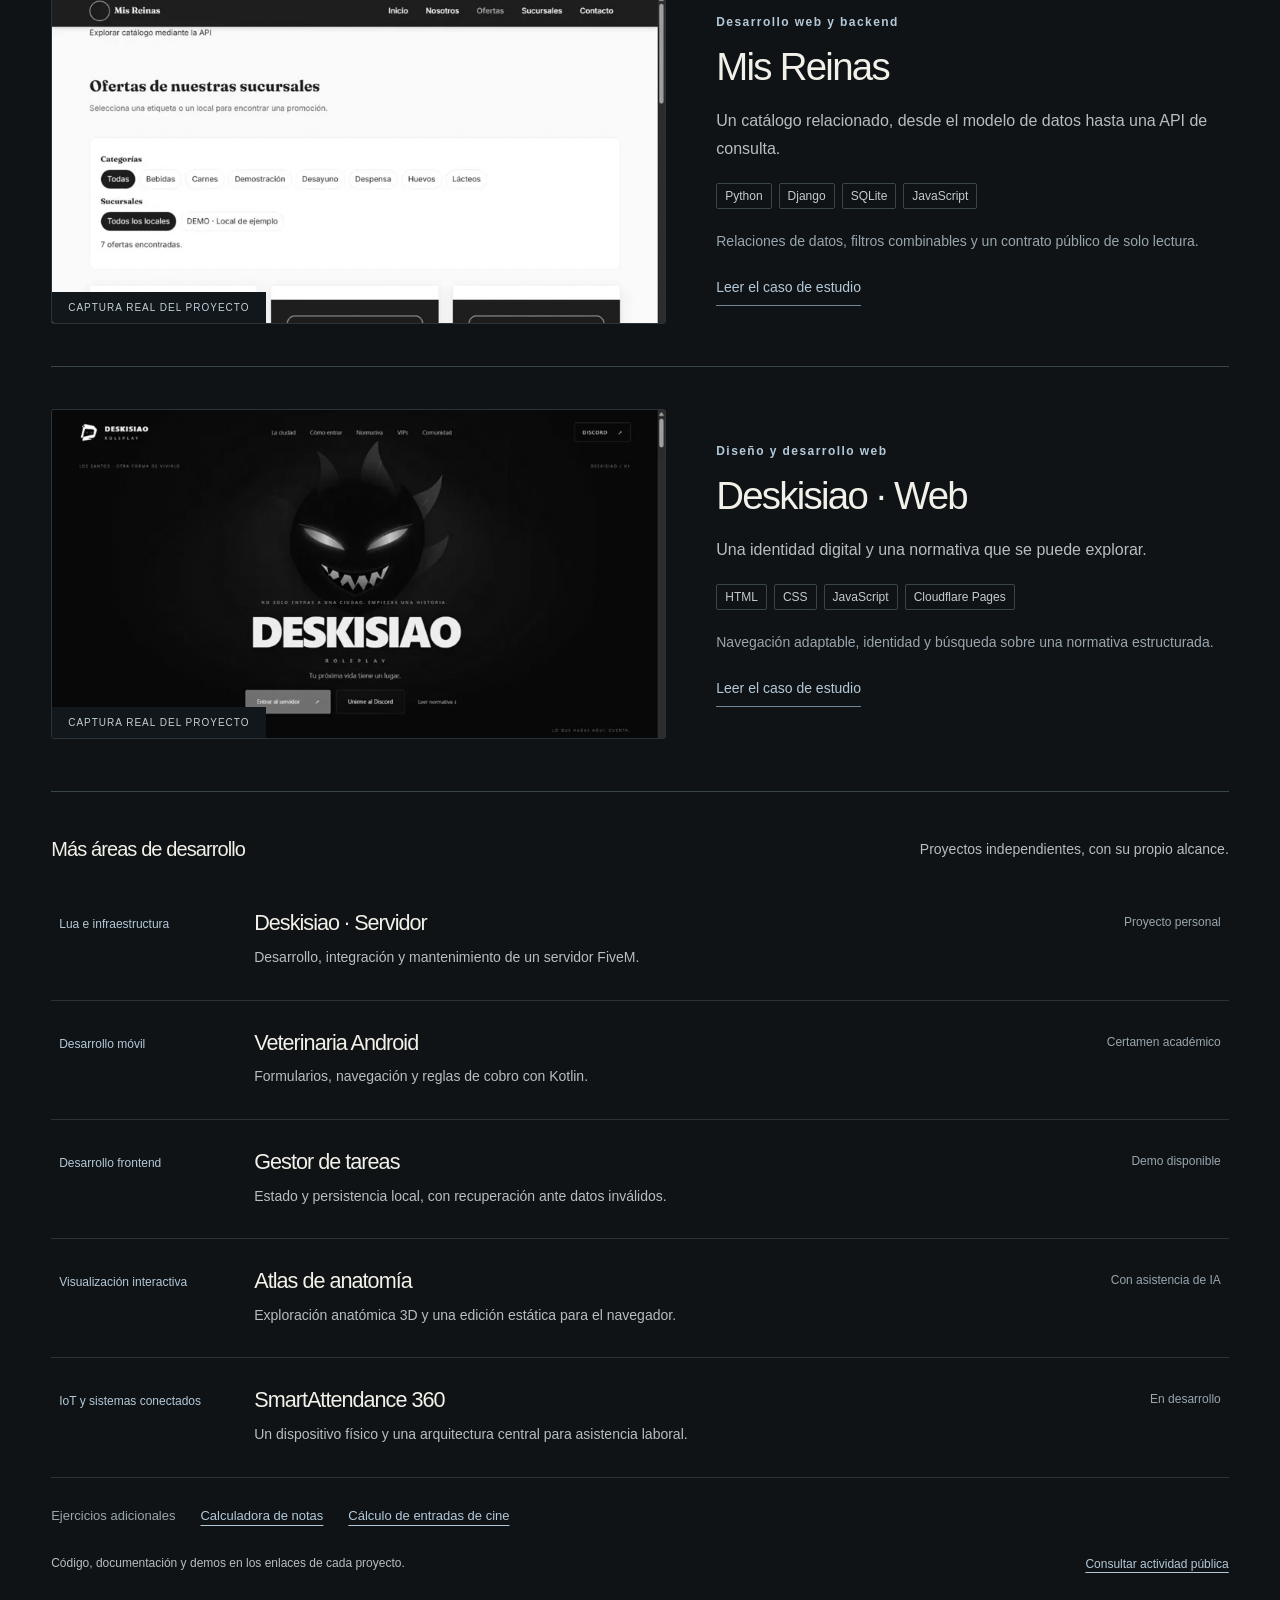
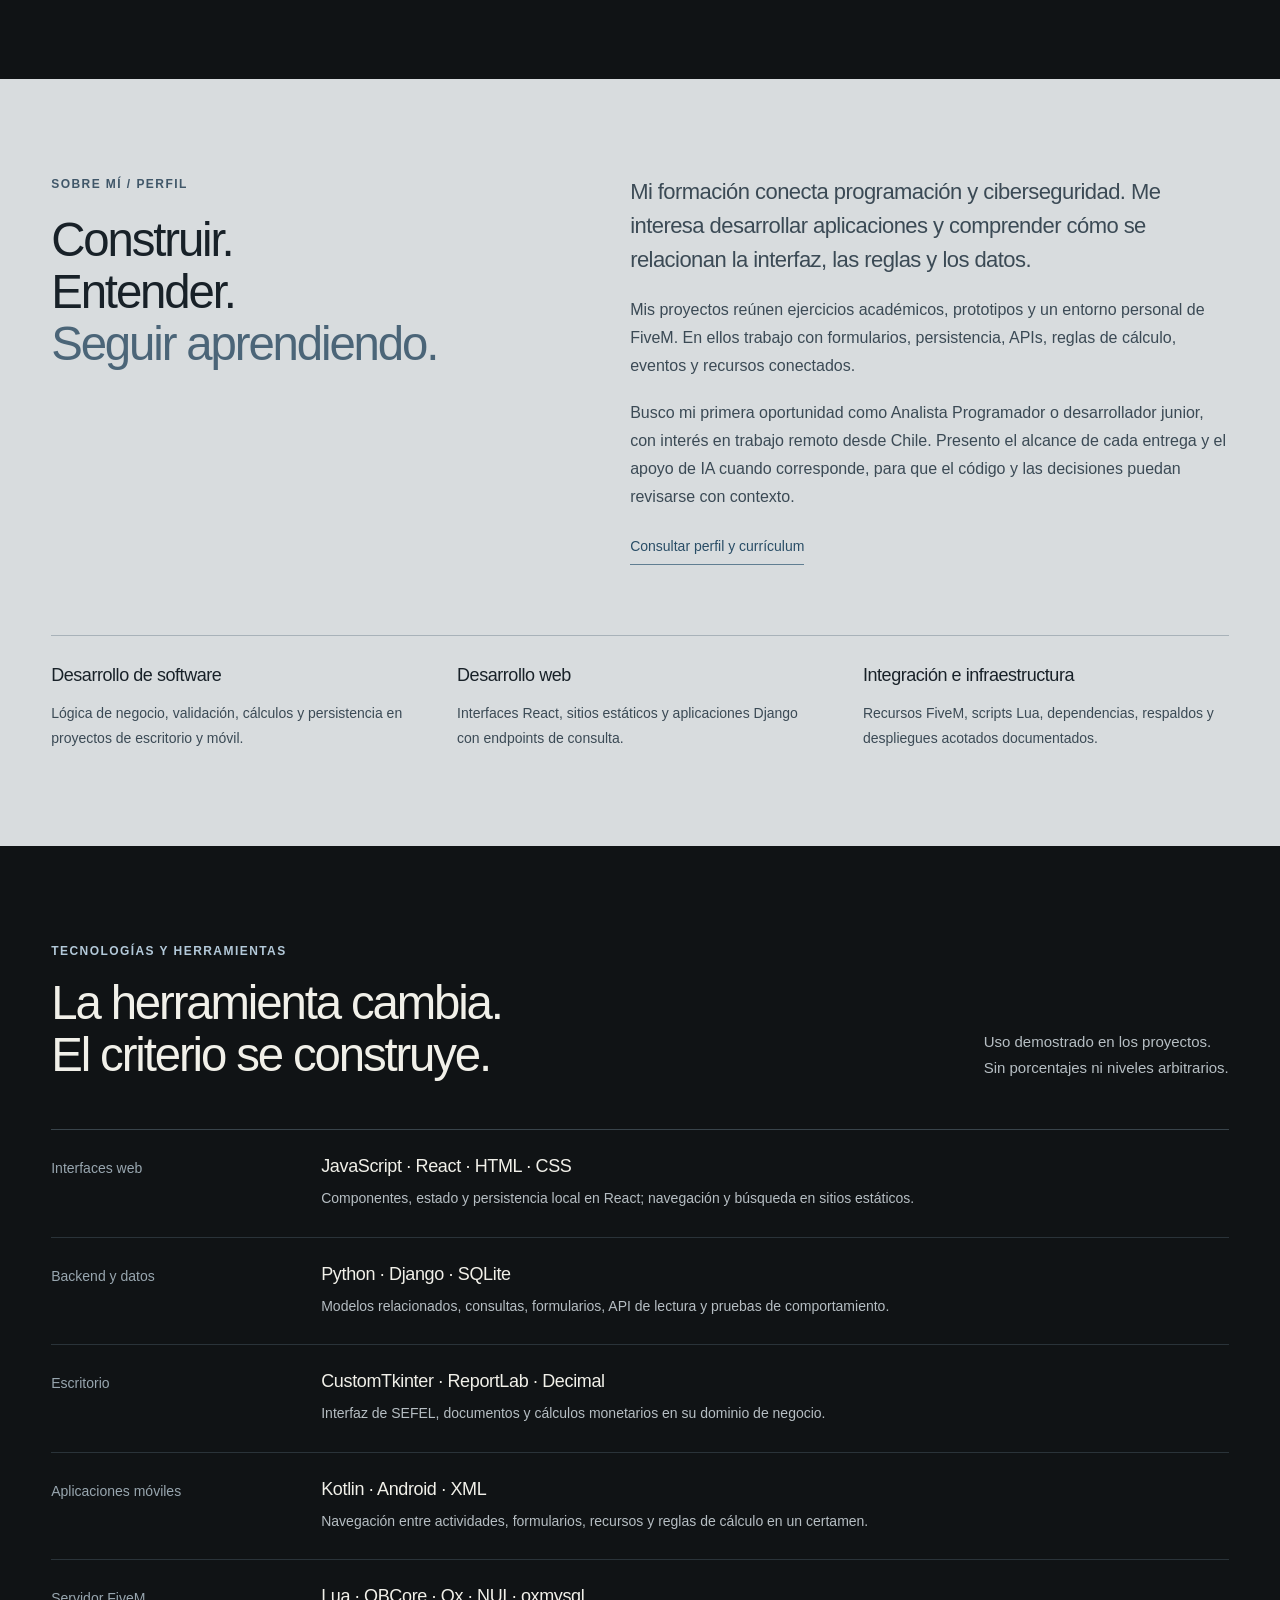
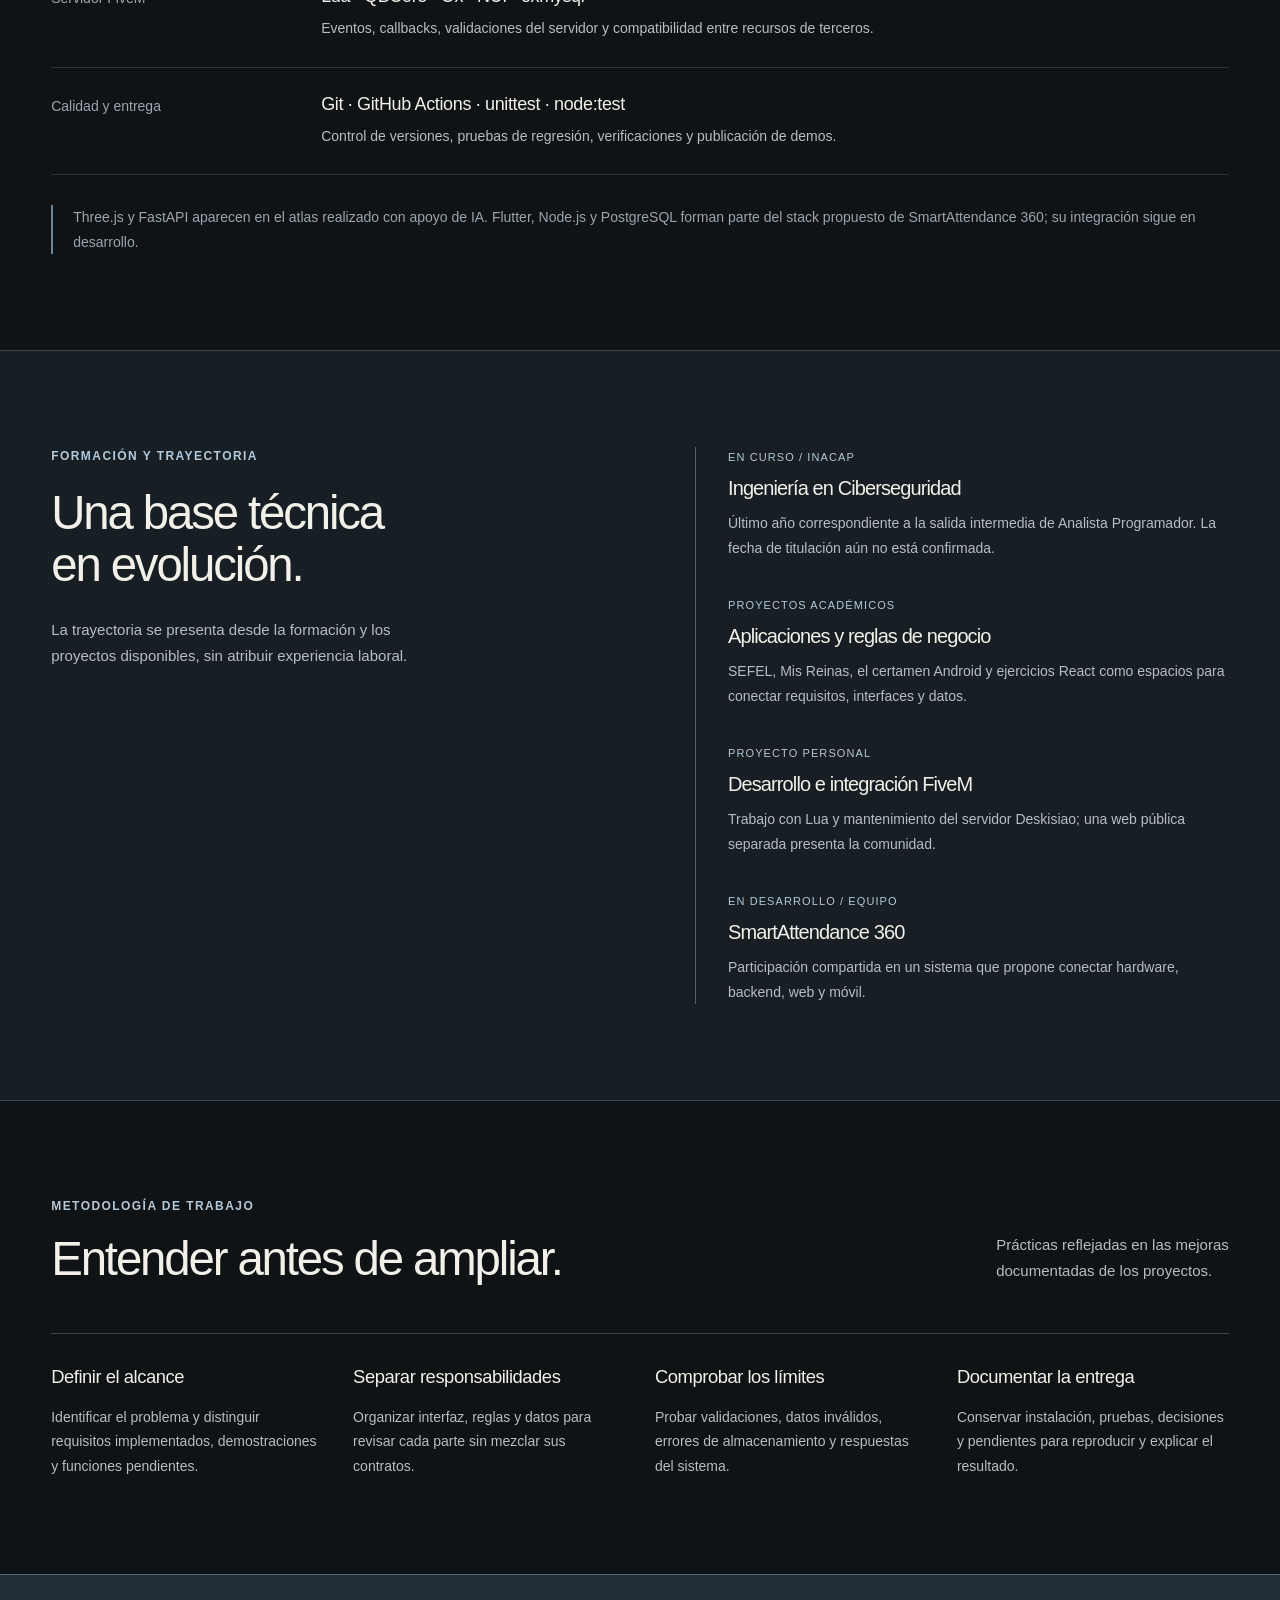
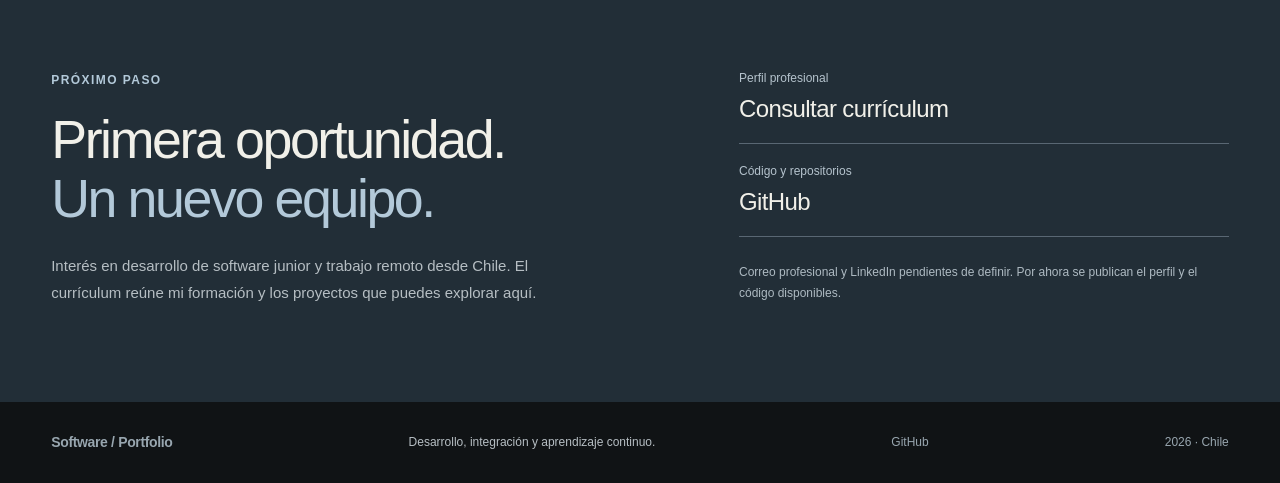
==== commit e918729e: "Rebuild portfolio with editorial steel identity, detailed case studies and verified galleries" ====
--- a/index.html
+++ b/index.html
@@ -1,48 +1,7 @@
-<!doctype html>
-<html lang="es">
-<head>
-  <meta charset="utf-8"><meta name="viewport" content="width=device-width,initial-scale=1">
-  <title>Desarrollo de software · Portafolio junior</title>
-  <meta name="description" content="Portafolio de desarrollo de software junior: proyectos con React, Django y Python, código verificable y formación en INACAP.">
-  <meta name="theme-color" content="#0a090d"><meta name="color-scheme" content="dark">
-  <meta property="og:title" content="Desarrollo de software · Portafolio junior"><meta property="og:description" content="Proyectos que se pueden explorar. Código, decisiones y aprendizaje."><meta property="og:type" content="website">
-  <link rel="icon" href="assets/mark.svg" type="image/svg+xml"><link rel="stylesheet" href="home.css"><script src="app.js" defer></script>
-</head>
-<body class="portfolio-home">
-<a class="skip" href="#contenido">Saltar al contenido</a>
-<header class="site-header"><nav class="wrap nav" aria-label="Navegación principal"><a class="brand" href="#inicio" aria-label="Inicio del portafolio"><img src="assets/mark.svg" width="36" height="36" alt=""><span>software<span class="brand-sub"> / portfolio</span></span></a><button class="menu-toggle" aria-expanded="false" aria-controls="nav-links">Menú</button><div class="nav-links" id="nav-links"><a href="#proyectos">Proyectos</a><a href="#habilidades">Habilidades</a><a href="#formacion">Formación</a><a class="nav-contact" href="#contacto">Contacto</a></div></nav></header>
-<main id="contenido">
-  <section class="hero wrap" id="inicio">
-    <div class="hero-halo" aria-hidden="true"></div>
-    <div class="hero-copy"><p class="eyebrow">DESARROLLO DE SOFTWARE / CHILE</p><h1>De la lógica<br>a la <span>experiencia.</span></h1><p class="hero-description">Construyo aplicaciones web, móviles y de escritorio.<br>También desarrollo e integro sistemas con Lua para FiveM.</p><div class="hero-actions"><a class="button primary" href="#proyectos">Ver proyectos</a><a class="button secondary" href="curriculum.html">Currículum</a></div><p class="hero-note">Estudiante en INACAP · Buscando mi primera oportunidad junior</p></div>
-    <div class="hero-composition" aria-label="Áreas de trabajo del portafolio"><div class="composition-top"><span>DEL CONCEPTO A LA IMPLEMENTACIÓN</span><span aria-hidden="true">{ }</span></div><div class="composition-body"><div class="composition-line"><span>Interfaz</span><strong>Web & aplicaciones</strong><small>React / Kotlin / Python</small></div><div class="composition-line"><span>Integración</span><strong>Sistemas que se conectan</strong><small>Django / APIs / Lua</small></div><div class="composition-line"><span>Persistencia</span><strong>Datos con estructura</strong><small>SQLite / MySQL</small></div></div><div class="composition-footer"><span>Ideas. Decisiones. Código.</span><span>PORTAFOLIO / 2026</span></div></div>
-  </section>
-  <div class="expertise-strip wrap"><span>Desarrollo web</span><span>Aplicaciones móviles</span><span>Software de escritorio</span><span>Scripting Lua</span></div>
-
-  <section class="projects section wrap" id="proyectos"><div class="section-heading"><div><p class="eyebrow">TRABAJO EN PRÁCTICA</p><h2>Proyectos seleccionados.</h2></div><p>Explora la aplicación, su arquitectura<br>y el trabajo detrás de cada decisión.</p></div>
-    <div class="project-grid deskisiao-pair">
-    <article class="project project-card"><a class="card-visual web-preview" href="proyectos/deskisiao.html"><img src="assets/deskisiao-preview.webp" alt="Vista de la web pública de Deskisiao RP" width="1425" height="891" loading="lazy"><span class="visual-label">WEB PUBLICADA</span></a><div class="card-copy"><span class="project-type">DISEÑO Y DESARROLLO WEB</span><h3>Deskisiao · Sitio web</h3><p>Identidad visual, navegación adaptable y normativa con búsqueda para una comunidad de roleplay. Publicado en Cloudflare Pages.</p><ul class="tags"><li>HTML</li><li>CSS</li><li>JavaScript</li></ul><div class="project-links"><a class="text-link" href="https://deskisiao.pages.dev/">Visitar web</a><a href="proyectos/deskisiao.html">Caso de estudio</a></div></div></article>
-    <article class="project project-card"><a class="card-visual server-preview" href="proyectos/deskisiao-servidor.html" aria-label="Ver desarrollo del servidor FiveM"><div class="server-diagram" aria-hidden="true"><span class="server-title">DESKISIAO / FIVEM</span><div><span>Cliente & NUI</span><i></i><strong>Servidor Lua</strong><i></i><span>QBCore · Ox · SQL</span></div><small>EVENTOS / CALLBACKS / PERSISTENCIA</small></div></a><div class="card-copy"><span class="project-type">LUA Y SISTEMAS MULTIJUGADOR</span><h3>Deskisiao · Servidor FiveM</h3><p>Scripts cliente y servidor, integración de recursos y validaciones de permisos. Diagnóstico de errores, persistencia y mantenimiento del ecosistema.</p><ul class="tags"><li>Lua</li><li>QBCore</li><li>Ox</li><li>MySQL / MariaDB</li></ul><div class="project-links"><a class="text-link" href="proyectos/deskisiao-servidor.html">Explorar desarrollo</a></div></div></article>
-    </div>
-    <article class="featured project sefel-feature"><a class="project-visual sefel-visual" href="proyectos/sefel.html" aria-label="Ver el prototipo de escritorio SEFEL"><img src="assets/sefel-documento.webp" alt="Presupuesto de demostración generado por SEFEL, con cliente y datos ficticios" width="834" height="1178" loading="lazy"><span class="visual-label">DOCUMENTO REAL / DATOS DE DEMOSTRACIÓN</span></a><div class="featured-copy"><span class="project-type">ESCRITORIO · PROTOTIPO ACADÉMICO</span><h3>SEFEL</h3><p>SEFEL conecta recursos, análisis de precios unitarios, partidas y presupuestos. Un prototipo para estudiar reglas de negocio, persistencia, permisos y documentos emitidos.</p><ul class="tags"><li>Python</li><li>CustomTkinter</li><li>SQLite</li><li>Reportes PDF</li></ul><div class="project-links"><a class="text-link" href="proyectos/sefel.html">Ver el prototipo</a></div></div></article>
-    <article class="featured project" data-repo="Misreinas"><a class="project-visual" href="proyectos/misreinas.html" aria-label="Ver caso de estudio de Mis Reinas"><img src="assets/architecture.svg" alt="Arquitectura de Mis Reinas con Django, API JSON, Admin, ORM y SQLite" width="840" height="560" loading="lazy"><span class="visual-label">MIS REINAS / ARQUITECTURA</span></a><div class="featured-copy"><span class="project-type">APLICACIÓN WEB · PROYECTO ACADÉMICO</span><h3>Mis Reinas</h3><p>Ofertas, categorías y sucursales conectadas en Django. Filtros combinables, validación en el servidor y una API de consulta con su propio explorador.</p><ul class="tags" aria-label="Tecnologías"><li>Python</li><li>Django</li><li>SQLite</li><li>JavaScript</li></ul><div class="project-links"><a class="text-link" href="proyectos/misreinas.html">Ver caso de estudio</a><a href="https://github.com/bastiiiuuu/Misreinas">Código en GitHub</a></div><span class="repo-update" aria-live="polite"></span></div></article>
-    <div class="project-grid">
-      <article class="project project-card" data-repo="Certamen-4"><div class="card-visual tasks-visual" aria-hidden="true"><div class="mini-task"><span class="check done">✓</span><span class="strike">Definir el problema</span></div><div class="mini-task"><span class="check done">✓</span><span class="strike">Construir la solución</span></div><div class="mini-task"><span class="check"></span><span>Seguir mejorando</span><i></i></div><p>UNA TAREA. UN PASO MÁS.</p></div><div class="card-copy"><span class="project-type">REACT · ESTADO Y PERSISTENCIA</span><h3>Gestor de tareas</h3><p>Un CRUD en el navegador: crear, editar, completar y buscar. Recuperación frente a datos guardados que ya no son válidos.</p><ul class="tags"><li>React</li><li>localStorage</li><li>Pruebas</li></ul><div class="project-links"><a class="text-link" href="https://bastiiiuuu.github.io/Certamen-4/">Probar demo</a><a href="proyectos/tareas.html">Ver el proyecto</a></div><span class="repo-update" aria-live="polite"></span></div></article>
-      <article class="project project-card" data-repo="anatomia-mvp"><div class="card-visual atlas-visual" aria-hidden="true"><div class="atlas-ring ring-a"></div><div class="atlas-ring ring-b"></div><div class="atlas-ring ring-c"></div><span class="atlas-word">3D</span><span class="atlas-label">EXPLORAR. AISLAR. ENTENDER.</span></div><div class="card-copy"><span class="project-type">VISUALIZACIÓN · CON APOYO DE IA</span><h3>Atlas de anatomía</h3><p>Exploración de modelos anatómicos, selección de estructuras y fichas. Un proyecto para estudiar interacción y visualización en la web.</p><ul class="tags"><li>Three.js</li><li>JavaScript</li><li>FastAPI local</li></ul><div class="project-links"><a class="text-link" href="https://bastiiiuuu.github.io/anatomia-mvp/">Explorar atlas</a><a href="proyectos/atlas.html">Contexto y alcance</a></div><span class="repo-update" aria-live="polite"></span></div></article>
-    </div>
-    <div class="project-grid additional-projects">
-      <article class="project project-card"><div class="card-visual mobile-visual" aria-hidden="true"><div class="mobile-flow"><span>ANDROID / FLUJO DE PANTALLAS</span><strong>Inicio de sesión</strong><i></i><strong>Atención veterinaria</strong><small>Formulario · Servicios · Importe</small></div></div><div class="card-copy"><span class="project-type">APLICACIÓN MÓVIL · CERTAMEN</span><h3>Agenda veterinaria Android</h3><p>Una app académica con Kotlin y vistas XML: acceso de demostración, validaciones, servicios veterinarios y cálculo de cobros con recargos y descuentos.</p><ul class="tags"><li>Kotlin</li><li>Android</li><li>XML</li></ul><div class="project-links"><a class="text-link" href="proyectos/agenda-android.html">Ver la aplicación</a></div></div></article>
-      <article class="project project-card"><div class="card-visual iot-visual" aria-hidden="true"><div class="iot-flow"><span>SMARTATTENDANCE 360</span><strong>Tarjeta + dispositivo</strong><i></i><strong>API central</strong><small>Web administrativa · App de trabajadores</small></div></div><div class="card-copy"><span class="project-type">IOT · EN DESARROLLO</span><h3>SmartAttendance 360</h3><p>Sistema de asistencia y gestión laboral en equipo. Mecanismo físico preparado; integración del dispositivo, la plataforma web y la aplicación móvil en desarrollo.</p><ul class="tags"><li>Arduino UNO R4 WiFi</li><li>RFID</li><li>Trabajo compartido</li></ul><div class="project-links"><a class="text-link" href="proyectos/smartattendance.html">Ver alcance y estado</a></div></div></article>
-    </div>
-    <div class="small-project"><div><span class="project-type">FUNDAMENTOS APLICADOS</span><h3>Calculadora de notas ponderadas</h3><p>Validación de entradas, reglas explícitas y cálculo de una nota mínima sin redondear por debajo del objetivo.</p></div><a class="button secondary" href="https://bastiiiuuu.github.io/calculadora-notas-10-pts/">Probar calculadora</a></div>
-    <div class="github-sync"><p id="sync-status" role="status">Código y documentación disponibles en los repositorios enlazados.</p><button id="sync-github" type="button">Consultar actividad en GitHub</button></div>
-  </section>
-
-  <section class="skills-section section" id="habilidades"><div class="wrap skills-layout"><div><p class="eyebrow">HERRAMIENTAS Y CRITERIO</p><h2>Tecnologías<br>en práctica.</h2><p class="section-intro">Estas herramientas aparecen en mis proyectos. Mi objetivo es entenderlas mejor, explicar mis decisiones y seguir construyendo una base sólida.</p></div><div class="skill-groups"><div class="skill-row"><span class="skill-category">FiveM</span><div><h3>Lua · QBCore · NUI · Ox</h3><p>Scripts cliente y servidor, integración de recursos, eventos, permisos y consultas con oxmysql.</p></div></div><div class="skill-row"><span class="skill-category">Móvil y escritorio</span><div><h3>Kotlin · Android · Python</h3><p>Formularios y navegación Android; prototipo de escritorio con CustomTkinter y persistencia local.</p></div></div><div class="skill-row"><span class="skill-category">Interfaces</span><div><h3>JavaScript · React · HTML · CSS</h3><p>Componentes, formularios, estado, accesibilidad y diseño adaptable.</p></div></div><div class="skill-row"><span class="skill-category">Servidor y datos</span><div><h3>Python · Django · SQLite</h3><p>Modelos relacionados, consultas, validación y endpoints de consulta.</p></div></div><div class="skill-row"><span class="skill-category">Calidad</span><div><h3>Pruebas · Git · GitHub Actions</h3><p>Casos de regresión, documentación y verificaciones antes de publicar.</p></div></div></div></div></section>
-
-  <section class="section wrap education-layout" id="formacion"><div><p class="eyebrow">FORMACIÓN EN CURSO</p><h2>Una base técnica.<br>Una mirada a la seguridad.</h2></div><div class="education-card"><span class="school">INACAP</span><h3>Ingeniería en Ciberseguridad</h3><p>Actualmente cursando el último año correspondiente a la salida intermedia de <strong>Analista Programador</strong>.</p><p class="muted">Interés profesional: desarrollo de software junior y construcción de aplicaciones claras, mantenibles y seguras.</p><a class="text-link" href="curriculum.html">Consultar currículum</a></div></section>
-
-  <section class="contact-section section wrap" id="contacto"><p class="eyebrow">PRÓXIMO PASO</p><h2>Construyamos<br>el <span>próximo proyecto.</span></h2><div class="contact-bottom"><p>Busco mi primera oportunidad como desarrollador de software o Analista Programador junior, con interés en trabajo remoto desde Chile.</p><div class="hero-actions"><a class="button primary" href="https://github.com/bastiiiuuu">Encuéntrame en GitHub</a><a class="button secondary" href="curriculum.html">Ver currículum</a></div></div></section>
-</main><footer class="wrap footer"><a class="brand" href="#inicio"><img src="assets/mark.svg" width="28" height="28" alt=""><span>software / portfolio</span></a><p>Proyectos, decisiones y aprendizaje.</p><span>2026</span></footer>
-</body></html>
-
+<!doctype html><html lang="es"><head><meta charset="utf-8"><meta name="viewport" content="width=device-width,initial-scale=1"><title>Desarrollo de software desde Chile · Portafolio de software</title><meta name="description" content="Proyectos de software web, escritorio y Android; desarrollo Lua e integración FiveM. Formación en INACAP y casos de estudio con evidencia real."><meta name="theme-color" content="#101315"><meta name="color-scheme" content="dark"><link rel="canonical" href="https://bastiiiuuu.github.io/"><meta property="og:title" content="Desarrollo de software desde Chile"><meta property="og:description" content="Proyectos de software web, escritorio y Android; desarrollo Lua e integración FiveM. Formación en INACAP y casos de estudio con evidencia real."><meta property="og:type" content="website"><meta property="og:url" content="https://bastiiiuuu.github.io/"><meta property="og:image" content="https://bastiiiuuu.github.io/assets/social.png"><meta property="og:image:width" content="1200"><meta property="og:image:height" content="630"><meta name="twitter:card" content="summary_large_image"><link rel="icon" href="assets/mark.svg" type="image/svg+xml"><link rel="stylesheet" href="styles.css"><script src="app.js" defer></script><script type="application/ld+json">{"@context": "https://schema.org", "@type": "WebSite", "name": "Desarrollo de software desde Chile", "description": "Proyectos de software web, escritorio y Android; desarrollo Lua e integración FiveM. Formación en INACAP y casos de estudio con evidencia real.", "url": "https://bastiiiuuu.github.io/", "inLanguage": "es-CL"}</script></head><body><a class="skip" href="#contenido">Saltar al contenido</a><header class="site-header"><nav class="wrap nav" aria-label="Principal"><a class="brand" href="#inicio"><img src="assets/mark.svg" width="32" height="32" alt=""><span>Software<span class="brand-sub"> / Portfolio</span></span></a><button class="menu-toggle" aria-controls="nav-links" aria-expanded="false">Menú</button><div id="nav-links" class="nav-links"><a href="#proyectos">Proyectos</a><a href="#perfil">Perfil</a><a href="#tecnologias">Tecnologías</a><a href="#trayectoria">Formación</a><a href="#contacto">Contacto</a></div><a class="nav-cv" href="curriculum.html">Currículum</a></nav></header><main id="contenido"><section class="intro wrap" id="inicio"><div class="intro-grid"><div class="intro-copy"><p class="eyebrow">DESARROLLO DE SOFTWARE / CHILE</p><h1>Software con<br><em>lógica y propósito.</em></h1><p class="intro-summary">Aplicaciones web, escritorio y Android.<br> Integración de sistemas y desarrollo con Lua.</p><div class="actions"><a class="button primary" href="#proyectos">Explorar proyectos</a><a class="text-link" href="curriculum.html">Ver currículum</a></div><div class="intro-foot"><span>Perfil junior</span><span>Formación en INACAP</span><span>Interés en trabajo remoto</span></div></div><a class="intro-preview" href="proyectos/misreinas.html"><div class="preview-caption"><span>EN EL PORTAFOLIO</span><span>WEB / BACKEND</span></div><img srcset="assets/misreinas-api-480.webp 480w, assets/misreinas-api-800.webp 800w, assets/misreinas-api.webp 1265w" sizes="(max-width:800px) calc(100vw - 40px), 640px" class="" src="assets/misreinas-api.webp" alt="Interfaz real del explorador de API de Mis Reinas" width="1265" height="712" loading="eager" decoding="async" fetchpriority="high"><div class="preview-footer"><strong>Mis Reinas</strong><span>Django · API JSON</span></div></a><div class="intro-context"><p class="eyebrow">LA BASE</p><p>Ingeniería en Ciberseguridad en curso.<br>Último año de la salida intermedia de Analista Programador.</p></div><div class="intro-stack"><p class="eyebrow">HERRAMIENTAS EN PRÁCTICA</p><p>Python <span>/</span> JavaScript <span>/</span> Kotlin <span>/</span> Lua</p><a class="text-link" href="#tecnologias">Ver cómo las utilizo</a></div></div></section>
+<section class="section wrap projects" id="proyectos"><div class="section-heading"><div><p class="eyebrow">TRABAJO SELECCIONADO</p><h2>El proyecto.<br>Las decisiones detrás.</h2></div><p>Casos de estudio para recorrer el problema,<br>la implementación y la evidencia disponible.</p></div><article class="project-feature" data-repo=""><a class="feature-image sefel" href="proyectos/sefel.html"><img srcset="assets/sefel-inicio-480.webp 480w, assets/sefel-inicio-800.webp 800w, assets/sefel-inicio.webp 1166w" sizes="(max-width:800px) calc(100vw - 40px), 640px" class="" src="assets/sefel-inicio.webp" alt="Recursos, costos y presupuestos en una aplicación de escritorio." width="1166" height="642" loading="lazy" decoding="async"><span class="image-note">INTERFAZ REAL · DATOS FICTICIOS</span></a><div class="feature-copy"><span class="eyebrow">Software de escritorio</span><h3>SEFEL</h3><p>Recursos, costos y presupuestos en una aplicación de escritorio.</p><ul class="tags" aria-label="Tecnologías"><li>Python</li><li>CustomTkinter</li><li>SQLite</li><li>ReportLab</li></ul><p class="project-detail">Dominio de negocio, precisión monetaria y conservación de documentos emitidos.</p><a class="text-link" href="proyectos/sefel.html">Leer el caso de estudio</a><span class="repo-update"></span></div></article><article class="project-feature" data-repo="Misreinas"><a class="feature-image misreinas" href="proyectos/misreinas.html"><img srcset="assets/misreinas-catalogo-480.webp 480w, assets/misreinas-catalogo-800.webp 800w, assets/misreinas-catalogo.webp 1265w" sizes="(max-width:800px) calc(100vw - 40px), 640px" class="" src="assets/misreinas-catalogo.webp" alt="Un catálogo relacionado, desde el modelo de datos hasta una API de consulta." width="1265" height="712" loading="lazy" decoding="async"><span class="image-note">CAPTURA REAL DEL PROYECTO</span></a><div class="feature-copy"><span class="eyebrow">Desarrollo web y backend</span><h3>Mis Reinas</h3><p>Un catálogo relacionado, desde el modelo de datos hasta una API de consulta.</p><ul class="tags" aria-label="Tecnologías"><li>Python</li><li>Django</li><li>SQLite</li><li>JavaScript</li></ul><p class="project-detail">Relaciones de datos, filtros combinables y un contrato público de solo lectura.</p><a class="text-link" href="proyectos/misreinas.html">Leer el caso de estudio</a><span class="repo-update"></span></div></article><article class="project-feature" data-repo=""><a class="feature-image deskisiao" href="proyectos/deskisiao.html"><img srcset="assets/deskisiao-inicio-480.webp 480w, assets/deskisiao-inicio-800.webp 800w, assets/deskisiao-inicio.webp 1265w" sizes="(max-width:800px) calc(100vw - 40px), 640px" class="" src="assets/deskisiao-inicio.webp" alt="Una identidad digital y una normativa que se puede explorar." width="1265" height="712" loading="lazy" decoding="async"><span class="image-note">CAPTURA REAL DEL PROYECTO</span></a><div class="feature-copy"><span class="eyebrow">Diseño y desarrollo web</span><h3>Deskisiao · Web</h3><p>Una identidad digital y una normativa que se puede explorar.</p><ul class="tags" aria-label="Tecnologías"><li>HTML</li><li>CSS</li><li>JavaScript</li><li>Cloudflare Pages</li></ul><p class="project-detail">Navegación adaptable, identidad y búsqueda sobre una normativa estructurada.</p><a class="text-link" href="proyectos/deskisiao.html">Leer el caso de estudio</a><span class="repo-update"></span></div></article><div class="project-index-heading"><h3>Más áreas de desarrollo</h3><p>Proyectos independientes, con su propio alcance.</p></div><div class="project-index"><a class="project-row" href="proyectos/deskisiao-servidor.html"><span class="row-category">Lua e infraestructura</span><div><h3>Deskisiao · Servidor</h3><p>Desarrollo, integración y mantenimiento de un servidor FiveM.</p></div><span class="row-status">Proyecto personal</span></a><a class="project-row" href="proyectos/agenda-android.html"><span class="row-category">Desarrollo móvil</span><div><h3>Veterinaria Android</h3><p>Formularios, navegación y reglas de cobro con Kotlin.</p></div><span class="row-status">Certamen académico</span></a><a class="project-row" href="proyectos/tareas.html"><span class="row-category">Desarrollo frontend</span><div><h3>Gestor de tareas</h3><p>Estado y persistencia local, con recuperación ante datos inválidos.</p></div><span class="row-status">Demo disponible</span></a><a class="project-row" href="proyectos/atlas.html"><span class="row-category">Visualización interactiva</span><div><h3>Atlas de anatomía</h3><p>Exploración anatómica 3D y una edición estática para el navegador.</p></div><span class="row-status">Con asistencia de IA</span></a><a class="project-row" href="proyectos/smartattendance.html"><span class="row-category">IoT y sistemas conectados</span><div><h3>SmartAttendance 360</h3><p>Un dispositivo físico y una arquitectura central para asistencia laboral.</p></div><span class="row-status">En desarrollo</span></a></div><div class="exercise-links"><span>Ejercicios adicionales</span><a href="https://bastiiiuuu.github.io/calculadora-notas-10-pts/">Calculadora de notas</a><a href="https://bastiiiuuu.github.io/cine-entradas-certamen-3/">Cálculo de entradas de cine</a></div><div class="github-sync"><p id="sync-status" role="status">Código, documentación y demos en los enlaces de cada proyecto.</p><button id="sync-github" type="button">Consultar actividad pública</button></div></section>
+<section class="section profile-section" id="perfil"><div class="wrap profile-grid"><div><p class="eyebrow">SOBRE MÍ / PERFIL</p><h2>Construir.<br> Entender.<br> <span>Seguir aprendiendo.</span></h2></div><div class="profile-copy"><p class="large-copy">Mi formación conecta programación y ciberseguridad. Me interesa desarrollar aplicaciones y comprender cómo se relacionan la interfaz, las reglas y los datos.</p><p>Mis proyectos reúnen ejercicios académicos, prototipos y un entorno personal de FiveM. En ellos trabajo con formularios, persistencia, APIs, reglas de cálculo, eventos y recursos conectados.</p><p>Busco mi primera oportunidad como Analista Programador o desarrollador junior, con interés en trabajo remoto desde Chile. Presento el alcance de cada entrega y el apoyo de IA cuando corresponde, para que el código y las decisiones puedan revisarse con contexto.</p><a class="text-link" href="curriculum.html">Consultar perfil y currículum</a></div></div><div class="wrap capability-list"><div><h3>Desarrollo de software</h3><p>Lógica de negocio, validación, cálculos y persistencia en proyectos de escritorio y móvil.</p></div><div><h3>Desarrollo web</h3><p>Interfaces React, sitios estáticos y aplicaciones Django con endpoints de consulta.</p></div><div><h3>Integración e infraestructura</h3><p>Recursos FiveM, scripts Lua, dependencias, respaldos y despliegues acotados documentados.</p></div></div></section>
+<section class="section wrap" id="tecnologias"><div class="section-heading"><div><p class="eyebrow">TECNOLOGÍAS Y HERRAMIENTAS</p><h2>La herramienta cambia.<br>El criterio se construye.</h2></div><p>Uso demostrado en los proyectos.<br>Sin porcentajes ni niveles arbitrarios.</p></div><dl class="technology-table"><div><dt>Interfaces web</dt><dd><strong>JavaScript · React · HTML · CSS</strong><p>Componentes, estado y persistencia local en React; navegación y búsqueda en sitios estáticos.</p></dd></div><div><dt>Backend y datos</dt><dd><strong>Python · Django · SQLite</strong><p>Modelos relacionados, consultas, formularios, API de lectura y pruebas de comportamiento.</p></dd></div><div><dt>Escritorio</dt><dd><strong>CustomTkinter · ReportLab · Decimal</strong><p>Interfaz de SEFEL, documentos y cálculos monetarios en su dominio de negocio.</p></dd></div><div><dt>Aplicaciones móviles</dt><dd><strong>Kotlin · Android · XML</strong><p>Navegación entre actividades, formularios, recursos y reglas de cálculo en un certamen.</p></dd></div><div><dt>Servidor FiveM</dt><dd><strong>Lua · QBCore · Ox · NUI · oxmysql</strong><p>Eventos, callbacks, validaciones del servidor y compatibilidad entre recursos de terceros.</p></dd></div><div><dt>Calidad y entrega</dt><dd><strong>Git · GitHub Actions · unittest · node:test</strong><p>Control de versiones, pruebas de regresión, verificaciones y publicación de demos.</p></dd></div></dl><p class="evidence-note">Three.js y FastAPI aparecen en el atlas realizado con apoyo de IA. Flutter, Node.js y PostgreSQL forman parte del stack propuesto de SmartAttendance 360; su integración sigue en desarrollo.</p></section>
+<section class="section trajectory-section" id="trayectoria"><div class="wrap trajectory-grid"><div><p class="eyebrow">FORMACIÓN Y TRAYECTORIA</p><h2>Una base técnica<br>en evolución.</h2><p>La trayectoria se presenta desde la formación y los proyectos disponibles, sin atribuir experiencia laboral.</p></div><div class="timeline"><article><span>EN CURSO / INACAP</span><h3>Ingeniería en Ciberseguridad</h3><p>Último año correspondiente a la salida intermedia de Analista Programador. La fecha de titulación aún no está confirmada.</p></article><article><span>PROYECTOS ACADÉMICOS</span><h3>Aplicaciones y reglas de negocio</h3><p>SEFEL, Mis Reinas, el certamen Android y ejercicios React como espacios para conectar requisitos, interfaces y datos.</p></article><article><span>PROYECTO PERSONAL</span><h3>Desarrollo e integración FiveM</h3><p>Trabajo con Lua y mantenimiento del servidor Deskisiao; una web pública separada presenta la comunidad.</p></article><article><span>EN DESARROLLO / EQUIPO</span><h3>SmartAttendance 360</h3><p>Participación compartida en un sistema que propone conectar hardware, backend, web y móvil.</p></article></div></div></section>
+<section class="section wrap" id="metodologia"><div class="section-heading"><div><p class="eyebrow">METODOLOGÍA DE TRABAJO</p><h2>Entender antes de ampliar.</h2></div><p>Prácticas reflejadas en las mejoras<br>documentadas de los proyectos.</p></div><div class="method-grid"><article><h3>Definir el alcance</h3><p>Identificar el problema y distinguir requisitos implementados, demostraciones y funciones pendientes.</p></article><article><h3>Separar responsabilidades</h3><p>Organizar interfaz, reglas y datos para revisar cada parte sin mezclar sus contratos.</p></article><article><h3>Comprobar los límites</h3><p>Probar validaciones, datos inválidos, errores de almacenamiento y respuestas del sistema.</p></article><article><h3>Documentar la entrega</h3><p>Conservar instalación, pruebas, decisiones y pendientes para reproducir y explicar el resultado.</p></article></div></section>
+<section class="section contact-section" id="contacto"><div class="wrap contact-grid"><div><p class="eyebrow">PRÓXIMO PASO</p><h2>Primera oportunidad.<br><span>Un nuevo equipo.</span></h2><p>Interés en desarrollo de software junior y trabajo remoto desde Chile. El currículum reúne mi formación y los proyectos que puedes explorar aquí.</p></div><div class="contact-links"><a href="curriculum.html"><span>Perfil profesional</span><strong>Consultar currículum</strong></a><a href="https://github.com/bastiiiuuu"><span>Código y repositorios</span><strong>GitHub</strong></a><p>Correo profesional y LinkedIn pendientes de definir. Por ahora se publican el perfil y el código disponibles.</p></div></div></section></main><footer class="wrap footer"><a class="brand" href="index.html">Software / Portfolio</a><p>Desarrollo, integración y aprendizaje continuo.</p><a href="https://github.com/bastiiiuuu">GitHub</a><span>2026 · Chile</span></footer></body></html>
--- a/styles.css
+++ b/styles.css
@@ -0,0 +1,6 @@
+/* Sistema compartido: colores, tipografía, espacio y componentes de portada y casos. */
+:root{--bg:#101315;--surface:#181d20;--surface-raised:#20272c;--line:#39444b;--line-soft:#2a3339;--ink:#f1f0e9;--muted:#b6bec3;--subtle:#98a6af;--accent:#b3c9d9;--max:1240px;--space:clamp(1.25rem,4vw,4rem);--radius:6px;font-family:Arial,Helvetica,sans-serif;color:var(--ink);background:var(--bg);font-synthesis:none;scroll-behavior:smooth;scroll-padding-top:100px}*{box-sizing:border-box}body{margin:0}img{display:block;max-width:100%;height:auto}a{color:inherit;text-decoration:none}button,input{font:inherit}button{cursor:pointer}button,a{-webkit-tap-highlight-color:transparent}p{color:var(--muted);line-height:1.75;margin:0 0 1.2rem}h1,h2,h3{font-weight:500;letter-spacing:-.045em;margin:0;line-height:1.1}h1{font-size:clamp(3rem,5.5vw,5.2rem)}h2{font-size:clamp(2rem,3.7vw,3.35rem)}h3{font-size:1.5rem}em{font-style:normal;color:var(--accent)}button{color:inherit}a:focus-visible,button:focus-visible,summary:focus-visible{outline:2px solid var(--accent);outline-offset:6px}a:hover{color:#fff}::selection{background:#587082;color:white}.wrap{width:min(var(--max),calc(100% - var(--space)*2));margin-inline:auto}.section{padding-block:96px}.eyebrow{font-size:.75rem;line-height:1.6;letter-spacing:.12em;font-weight:600;color:var(--accent);margin-bottom:20px}.site-header{height:88px;border-bottom:1px solid var(--line-soft);background:var(--bg);position:sticky;top:0;z-index:20}.nav{display:flex;height:100%;align-items:center;gap:30px}.brand{display:flex;align-items:center;gap:12px;font-weight:600;letter-spacing:-.025em;font-size:1rem;white-space:nowrap}.brand-sub{color:var(--subtle);font-weight:400}.nav-links{margin-left:auto;display:flex;gap:27px;font-size:.875rem;color:var(--muted)}.nav-links a{padding:10px 0;position:relative}.nav-links a[aria-current]{color:var(--ink)}.nav-links a[aria-current]:after{content:'';height:2px;background:var(--accent);position:absolute;bottom:1px;left:0;right:0}.nav-cv{font-size:.8125rem;border:1px solid var(--line);padding:11px 17px;border-radius:3px}.menu-toggle{display:none}.skip{position:fixed;top:-100px;left:16px;padding:12px 20px;background:var(--accent);color:var(--bg);z-index:100}.skip:focus{top:12px}.intro{padding-block:54px 36px}.intro-grid{display:grid;grid-template-columns:1.3fr 1fr;gap:14px}.intro-copy{padding:45px 40px;background:var(--surface);border:1px solid var(--line-soft);border-radius:var(--radius);min-width:0}.intro h1{margin:24px 0;line-height:1.05;font-size:clamp(3.2rem,5.1vw,4.65rem);letter-spacing:-.055em}.intro-summary{font-size:1.0625rem;line-height:1.7;margin-bottom:0}.actions{display:flex;flex-wrap:wrap;align-items:center;gap:25px;margin-top:30px}.button{display:inline-flex;align-items:center;justify-content:center;min-height:48px;border-radius:3px;padding:13px 22px;font-size:.875rem;font-weight:600;border:1px solid var(--line);transition:background .2s}.primary{background:var(--accent);border-color:var(--accent);color:#15212a}.primary:hover{background:#d0dce5;color:#0c151b}.secondary{background:var(--surface-raised)}.secondary:hover{background:#2c383f}.text-link{display:inline-block;border-bottom:1px solid #718797;padding:5px 0;font-size:.875rem;color:var(--accent);line-height:1.7}.intro-foot{display:flex;flex-wrap:wrap;gap:12px 20px;color:var(--subtle);font-size:.75rem;border-top:1px solid var(--line);padding-top:20px;margin-top:36px}.intro-preview{border-radius:var(--radius);overflow:hidden;background:#d6dadd;color:#17212a;display:flex;flex-direction:column;border:1px solid #56636c;min-width:0}.preview-caption{display:flex;justify-content:space-between;gap:15px;font-size:.625rem;letter-spacing:.12em;font-weight:600;padding:24px 24px 0}.intro-preview img{width:100%;height:100%;min-height:0;flex:1;object-fit:contain;filter:grayscale(1);padding:24px;transform:rotate(-2deg);transition:transform .4s}.intro-preview:hover img{transform:rotate(0)}.preview-footer{display:flex;justify-content:space-between;align-items:center;gap:15px;padding:24px;font-size:.8125rem}.preview-footer strong{font-size:1.25rem;font-weight:500;letter-spacing:-.03em}.intro-preview:hover{color:#17212a}.intro-context,.intro-stack{border:1px solid var(--line-soft);border-radius:var(--radius);padding:25px 30px;background:var(--surface)}.intro-context .eyebrow,.intro-stack .eyebrow{margin-bottom:12px}.intro-context>p:last-child{font-size:.9375rem;margin:0}.intro-stack>p:not(.eyebrow){font-size:1.125rem;color:var(--ink);letter-spacing:-.02em;margin-bottom:8px}.intro-stack p span{color:#73828d;padding:0 8px}.section-heading{display:flex;align-items:flex-end;justify-content:space-between;gap:45px;margin-bottom:48px}.section-heading>p{font-size:.9375rem;margin:0;max-width:360px}.section-heading .eyebrow{margin-bottom:16px}.project-feature{display:grid;grid-template-columns:1.2fr 1fr;align-items:center;border-top:1px solid var(--line);gap:50px;padding-block:42px}.feature-image{position:relative;display:block;background:#1b242b;min-width:0;border-radius:3px;overflow:hidden;height:330px;border:1px solid var(--line-soft)}.feature-image img{width:100%;height:100%;object-fit:cover;object-position:top;filter:grayscale(1);transition:transform .4s}.feature-image:hover img{transform:scale(1.025)}.feature-image.sefel{background:#c6cbce;padding:0}.feature-image.sefel img{object-fit:contain;filter:grayscale(1);height:100%}.image-note{font-size:.625rem;letter-spacing:.1em;background:#11171b;color:#c3d0d9;position:absolute;bottom:0;left:0;padding:10px 16px}.feature-copy h3{font-size:2.4rem;margin:14px 0 19px}.feature-copy>p{font-size:1rem}.feature-copy .project-detail{font-size:.875rem;color:var(--subtle);margin-bottom:18px}.tags{list-style:none;display:flex;flex-wrap:wrap;gap:7px;padding:0;margin:20px 0}.tags li{font-size:.75rem;color:#c2cbd0;border:1px solid var(--line);padding:5px 8px;border-radius:2px}.repo-update{display:block;font-size:.75rem;color:var(--subtle);margin-top:12px}.repo-update:empty{display:none}.project-index-heading{display:flex;align-items:center;justify-content:space-between;gap:20px;border-top:1px solid var(--line);padding-top:45px;margin-top:10px;margin-bottom:20px}.project-index-heading h3{font-size:1.25rem}.project-index-heading p{font-size:.875rem;margin:0}.project-row{display:grid;grid-template-columns:170px 1fr 150px;gap:25px;padding:30px 8px;border-bottom:1px solid var(--line-soft);align-items:start;transition:background .2s}.project-row:hover{background:var(--surface)}.row-category{font-size:.75rem;line-height:1.6;color:var(--accent);padding-top:4px}.project-row h3{font-size:1.35rem;margin-bottom:10px}.project-row p{font-size:.875rem;margin:0}.row-status{font-size:.75rem;text-align:right;color:var(--subtle);padding-top:4px}.exercise-links{display:flex;gap:25px;flex-wrap:wrap;margin-top:30px;font-size:.8125rem}.exercise-links>span{color:var(--subtle)}.exercise-links>a{color:var(--accent);text-decoration:underline;text-underline-offset:5px}.github-sync{display:flex;justify-content:space-between;align-items:center;gap:25px;margin-top:22px}.github-sync p{font-size:.75rem;margin:0}.github-sync button{border:0;background:none;color:var(--accent);font-size:.75rem;padding:12px 0;text-decoration:underline;text-underline-offset:4px}.github-sync button:disabled{opacity:.65}.profile-section{background:#d8dcde;color:#182128}.profile-section .eyebrow{color:#405769}.profile-section p{color:#3b4a55}.profile-section h2 span{color:#4b6578}.profile-grid{display:grid;grid-template-columns:1fr 1.25fr;gap:100px}.large-copy{font-size:1.375rem;line-height:1.55;letter-spacing:-.025em}.profile-copy .text-link{color:#294d66;border-color:#607e92}.capability-list{display:grid;grid-template-columns:repeat(3,1fr);gap:40px;margin-top:70px;padding-top:30px;border-top:1px solid #a8b2b9}.capability-list h3{font-size:1.125rem;letter-spacing:-.025em;margin-bottom:15px}.capability-list p{font-size:.875rem;margin:0}.technology-table{margin:0;border-top:1px solid var(--line)}.technology-table>div{display:grid;grid-template-columns:230px 1fr;gap:40px;padding:26px 0;border-bottom:1px solid var(--line-soft)}dt{font-size:.875rem;color:var(--subtle);padding-top:4px}dd{margin:0}dd strong{font-weight:500;font-size:1.125rem;letter-spacing:-.02em}dd p{font-size:.875rem;margin:9px 0 0;max-width:700px}.evidence-note{border-left:2px solid #6d879b;padding-left:20px;color:var(--subtle);font-size:.875rem;margin:30px 0 0}.trajectory-section{background:#181f24;border-block:1px solid var(--line)}.trajectory-grid{display:grid;grid-template-columns:1fr 1fr;gap:110px}.trajectory-grid>div>p:not(.eyebrow){margin-top:26px;max-width:390px;font-size:.9375rem}.timeline{border-left:1px solid #54616b;padding-left:32px}.timeline article{padding:0 0 35px}.timeline article:last-child{padding-bottom:0}.timeline span{font-size:.6875rem;letter-spacing:.1em;color:var(--accent)}.timeline h3{font-size:1.25rem;margin:12px 0}.timeline p{font-size:.875rem;margin:0}.method-grid{display:grid;grid-template-columns:repeat(4,1fr);gap:30px;border-top:1px solid var(--line);padding-top:30px}.method-grid h3{font-size:1.15rem;letter-spacing:-.025em;line-height:1.4;margin-bottom:15px}.method-grid p{font-size:.875rem;margin:0}.contact-section{background:#222e37;border-top:1px solid #53636f}.contact-grid{display:grid;grid-template-columns:1.2fr 1fr;gap:100px}.contact-grid h2{font-size:clamp(2.3rem,4.2vw,3.8rem)}.contact-grid h2 span{color:var(--accent)}.contact-grid>div>p:not(.eyebrow){font-size:.9375rem;margin:25px 0 0;max-width:490px}.contact-links>a{display:block;border-bottom:1px solid #596773;padding:20px 0}.contact-links>a:first-child{padding-top:0}.contact-links a>span{display:block;font-size:.75rem;color:#b5c3cd;margin-bottom:10px}.contact-links strong{font-weight:400;font-size:1.5rem;letter-spacing:-.025em}.contact-links>p{font-size:.75rem!important;color:#aebac2;margin-top:25px!important}.footer{display:flex;align-items:center;justify-content:space-between;gap:25px;flex-wrap:wrap;padding-block:30px;font-size:.75rem;color:var(--subtle)}.footer .brand{font-size:.875rem}.footer p{font-size:.75rem;margin:0}.breadcrumb{display:inline-block;font-size:.8125rem;color:var(--subtle);border-bottom:1px solid var(--line);padding-bottom:5px;margin-bottom:45px}.case-hero{padding-block:50px 45px}.case-hero h1{margin:15px 0 24px;font-size:clamp(2.6rem,5.3vw,5rem);max-width:1000px}.case-lead{font-size:1.3rem;line-height:1.6;max-width:760px;letter-spacing:-.025em}.case-meta{display:grid;grid-template-columns:1fr 1fr 1.5fr;gap:30px;padding-top:28px;margin-top:35px;border-top:1px solid var(--line)}.case-meta span{display:block;font-size:.75rem;color:var(--subtle);margin-bottom:10px}.case-meta strong{font-size:.875rem;line-height:1.65;font-weight:400}.case-cover{background:#20292f;height:440px;overflow:hidden;border:1px solid var(--line)}.case-cover img{width:100%;height:100%;object-fit:contain;filter:grayscale(1)}.case-cover.sefel{background:#bec5ca;padding:0}.case-cover.deskisiao img,.case-cover.misreinas img{object-fit:cover;object-position:top}.case-layout{display:grid;grid-template-columns:240px minmax(0,1fr);gap:80px;padding-block:70px 100px}.case-toc{align-self:start;position:sticky;top:120px}.case-toc nav{display:flex;flex-direction:column;gap:13px}.case-toc a{color:var(--subtle);font-size:.8125rem;line-height:1.5;border-left:1px solid var(--line);padding-left:14px}.case-toc a:hover,.case-toc a[aria-current]{color:var(--ink);border-color:var(--accent)}.case-article{min-width:0;max-width:850px}.case-article section{margin-bottom:52px;scroll-margin-top:115px}.case-article h2{font-size:1.8rem;line-height:1.25;margin-bottom:22px}.case-article p,.case-article li{font-size:1rem;line-height:1.85}.case-article .evidence-note{font-size:.9375rem}.case-article li{color:var(--muted);margin-bottom:12px}.case-article code{font-size:.875em;background:var(--surface-raised);padding:3px 6px;border-radius:2px;overflow-wrap:anywhere}.architecture-flow{display:grid;gap:18px;margin-top:28px}.architecture-flow>div{position:relative;border:1px solid #5f7381;background:var(--surface-raised);padding:19px 22px;text-align:center;font-size:1rem}.architecture-flow>div:not(:last-child):after{content:'';position:absolute;top:100%;height:19px;width:1px;left:50%;background:#8c9fab}.gallery{display:grid;grid-template-columns:1fr 1fr;gap:28px;margin-top:28px}.gallery figure{margin:0;min-width:0}.gallery figure:first-child{grid-column:1/-1}.gallery-image{display:block;background:#20292f;border:1px solid var(--line);overflow:hidden}.gallery-image img{width:100%;height:auto;max-height:600px;object-fit:contain;filter:grayscale(1);transition:transform .3s}.gallery-image:hover img{transform:scale(1.02)}figcaption{padding-top:16px;line-height:1.6}figcaption strong{display:block;font-size:.9375rem;font-weight:500}figcaption span{display:block;font-size:.8125rem;color:var(--subtle);margin-top:6px}.gallery-note{font-size:.75rem!important;line-height:1.7;color:var(--subtle);margin-top:20px}.case-next{padding-top:30px;border-top:1px solid var(--line)}.case-next span{display:block;font-size:.6875rem;letter-spacing:.12em;color:var(--subtle);margin-bottom:15px}.case-next a{font-size:1.75rem;letter-spacing:-.035em;color:var(--accent)}.lightbox{width:min(1200px,95vw);max-height:95dvh;padding:20px;background:#10171c;color:var(--ink);border:1px solid #8498a7;border-radius:3px}.lightbox::backdrop{background:#070b0eee}.lightbox img{max-height:75dvh;width:100%;object-fit:contain;filter:grayscale(1);margin-top:18px}.lightbox-close{display:block;margin-left:auto;border:1px solid #8394a1;background:#27353e;padding:10px 18px;font-size:.875rem;border-radius:2px}.lightbox p{font-size:.875rem;margin:15px 0 0}.not-found{min-height:65vh;padding-top:100px}.not-found h1{margin-bottom:30px}
+@media(max-width:1050px){.nav{gap:20px}.nav-links{gap:20px}.nav-cv{display:none}.intro-copy{padding:30px}.intro h1{font-size:3.7rem}.intro-grid{grid-template-columns:1.25fr 1fr}.intro-foot{gap:10px 16px}.profile-grid,.trajectory-grid,.contact-grid{gap:55px}.project-feature{gap:30px}.feature-image{height:300px}.case-layout{grid-template-columns:190px minmax(0,1fr);gap:40px}.project-row{grid-template-columns:140px 1fr 130px}.server-diagram{overflow-wrap:anywhere}}
+@media(max-width:800px){:root{--space:24px}.site-header{height:72px}.nav{justify-content:space-between}.nav-links{display:none;position:absolute;top:71px;left:0;right:0;margin:0;padding:20px 24px;background:var(--surface);border-bottom:1px solid var(--line);flex-direction:column;gap:10px}.nav-links.open{display:flex}.nav-links a{width:fit-content;padding:10px}.menu-toggle{display:block;background:transparent;border:1px solid var(--line);border-radius:3px;padding:9px 14px;font-size:.8125rem}.intro{padding-top:28px}.intro-grid{grid-template-columns:1fr 1fr}.intro-copy{grid-column:1/-1;padding:35px}.intro h1{font-size:clamp(3rem,8vw,4.5rem)}.intro-preview{grid-column:1/-1;min-height:300px;max-height:400px}.intro-preview img{max-height:280px}.preview-caption,.preview-footer{padding:18px 24px}.intro-context,.intro-stack{padding:23px}.section{padding-block:65px}.section-heading{display:block;margin-bottom:30px}.section-heading>p{margin-top:20px;max-width:100%}.project-feature{grid-template-columns:1fr;gap:25px;padding-block:30px}.feature-image{height:340px}.feature-copy{padding-bottom:10px}.feature-copy h3{font-size:2rem}.project-index-heading{display:block}.project-index-heading p{margin-top:12px}.project-row{grid-template-columns:1fr 150px;gap:10px 20px;padding-block:25px}.row-category{grid-column:1/-1}.project-row p{max-width:550px}.project-row h3{font-size:1.2rem}.profile-grid,.trajectory-grid,.contact-grid{grid-template-columns:1fr;gap:35px}.profile-grid h2 br{display:none}.capability-list{grid-template-columns:1fr;gap:28px;margin-top:40px}.capability-list>div{max-width:550px}.technology-table>div{grid-template-columns:170px 1fr;gap:25px}.method-grid{grid-template-columns:1fr 1fr;gap:35px}.case-layout{grid-template-columns:1fr;padding-top:35px;gap:35px}.case-toc{position:static;border-bottom:1px solid var(--line);padding-bottom:25px}.case-toc nav{display:grid;grid-template-columns:1fr 1fr;gap:12px 20px}.case-cover{height:340px}.case-hero{padding-top:30px}.case-hero h1{font-size:clamp(2.6rem,7vw,4rem)}.case-lead{font-size:1.15rem}.case-meta{gap:20px;grid-template-columns:1fr 1fr}.case-meta>div:last-child{grid-column:1/-1}.footer p{display:none}}
+@media(max-width:480px){:root{--space:20px}.intro-grid{grid-template-columns:1fr;gap:12px}.intro-copy,.intro-context,.intro-stack,.intro-preview{grid-column:auto}.intro-copy{padding:28px 23px}.intro h1{font-size:clamp(2.7rem,10vw,3.6rem)}.intro-summary{font-size:1rem}.intro-summary br{display:none}.intro-foot{margin-top:28px;font-size:.75rem}.intro-preview{min-height:260px;max-height:320px}.intro-preview img{max-height:210px;padding:18px}.intro-context{padding:22px}.intro-stack{padding:22px}.section-heading h2{font-size:2.25rem}.feature-image{height:250px}.image-note{font-size:.5625rem;letter-spacing:.05em}.project-row{grid-template-columns:1fr}.row-status{text-align:left}.project-row h3{font-size:1.25rem}.github-sync{display:block}.technology-table>div{grid-template-columns:1fr;gap:12px}dd strong{font-size:1rem}.method-grid{grid-template-columns:1fr;gap:28px}.large-copy{font-size:1.2rem}.case-meta{grid-template-columns:1fr}.case-meta>div:last-child{grid-column:auto}.case-cover{height:240px}.case-cover.sefel{height:340px}.case-toc nav{grid-template-columns:1fr}.case-article h2{font-size:1.5rem}.gallery{grid-template-columns:1fr}.gallery figure:first-child{grid-column:auto}.lightbox{padding:12px}.case-hero h1{font-size:clamp(1.9rem,8.5vw,2.6rem);overflow-wrap:normal}.contact-grid h2{font-size:2.5rem}}
+@media(prefers-reduced-motion:reduce){:root{scroll-behavior:auto}*,*:before,*:after{animation:none!important;transition:none!important}.intro-preview img{transform:none}}
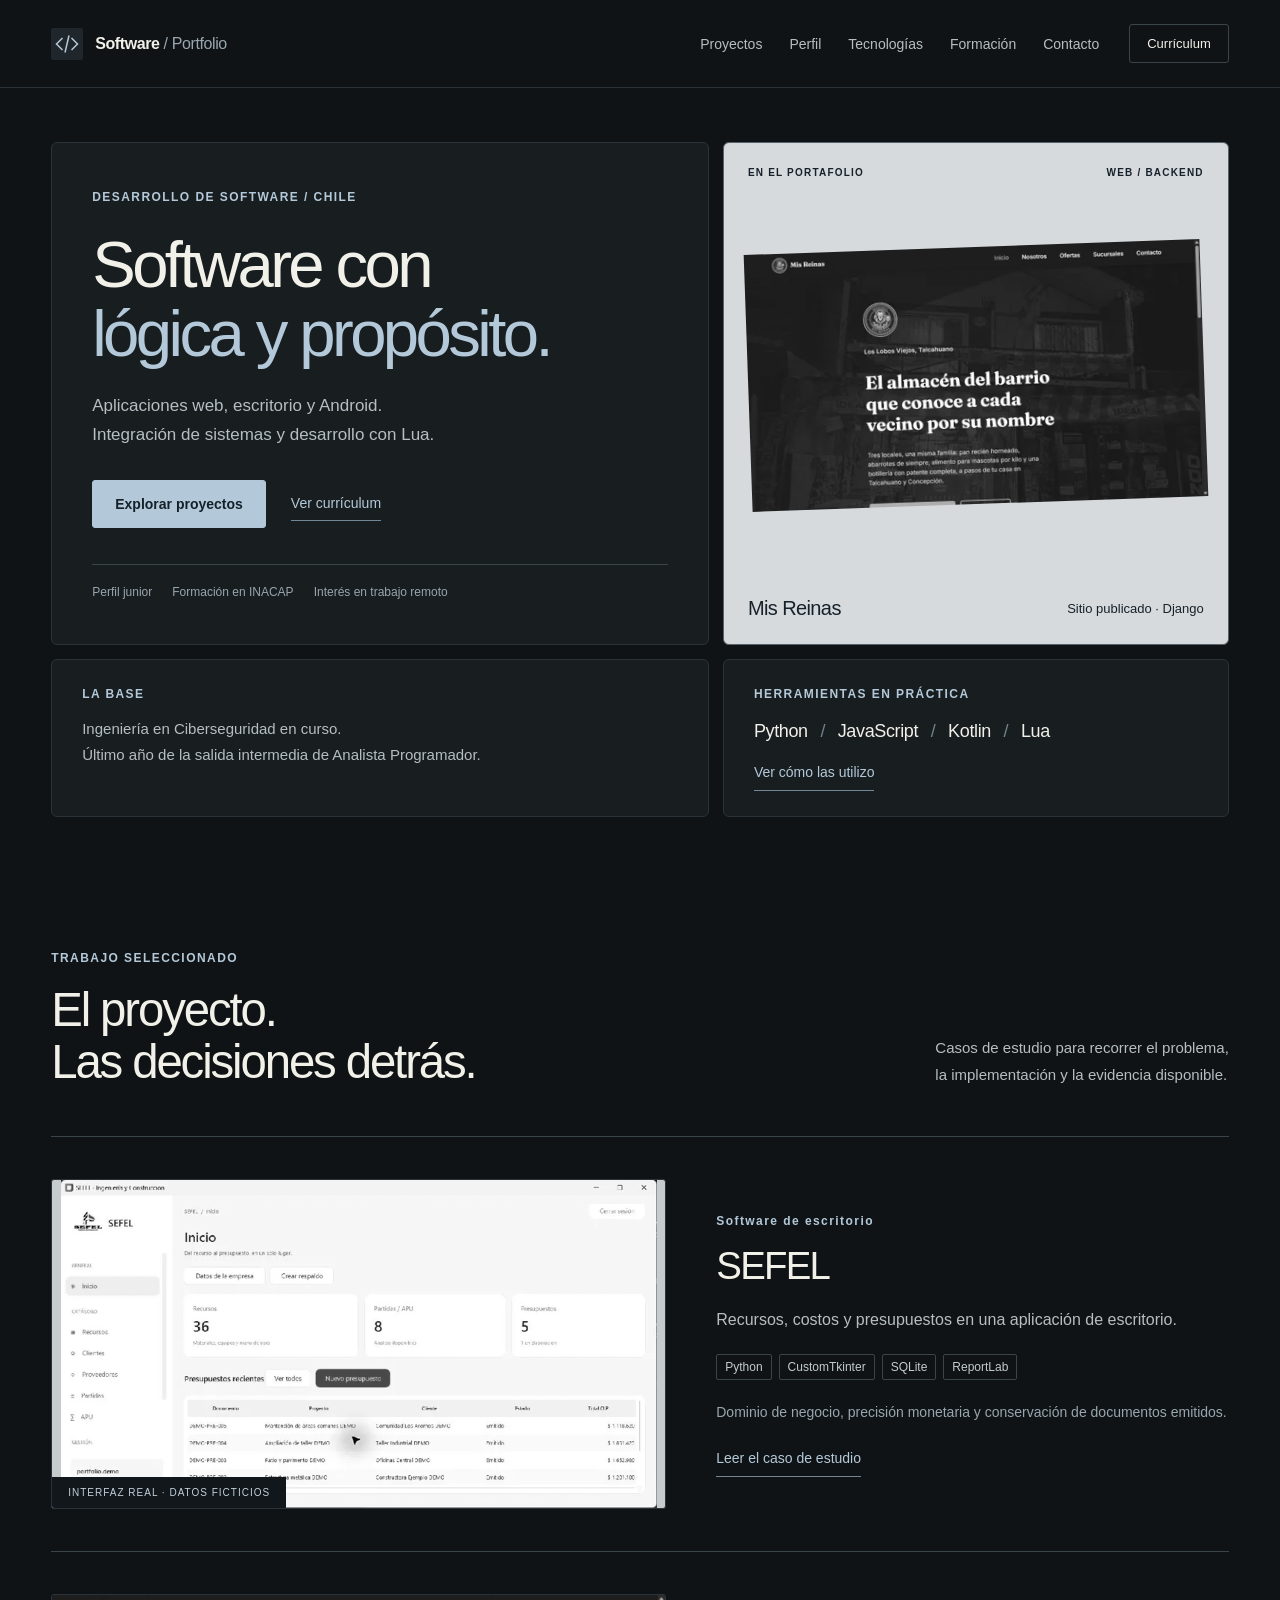
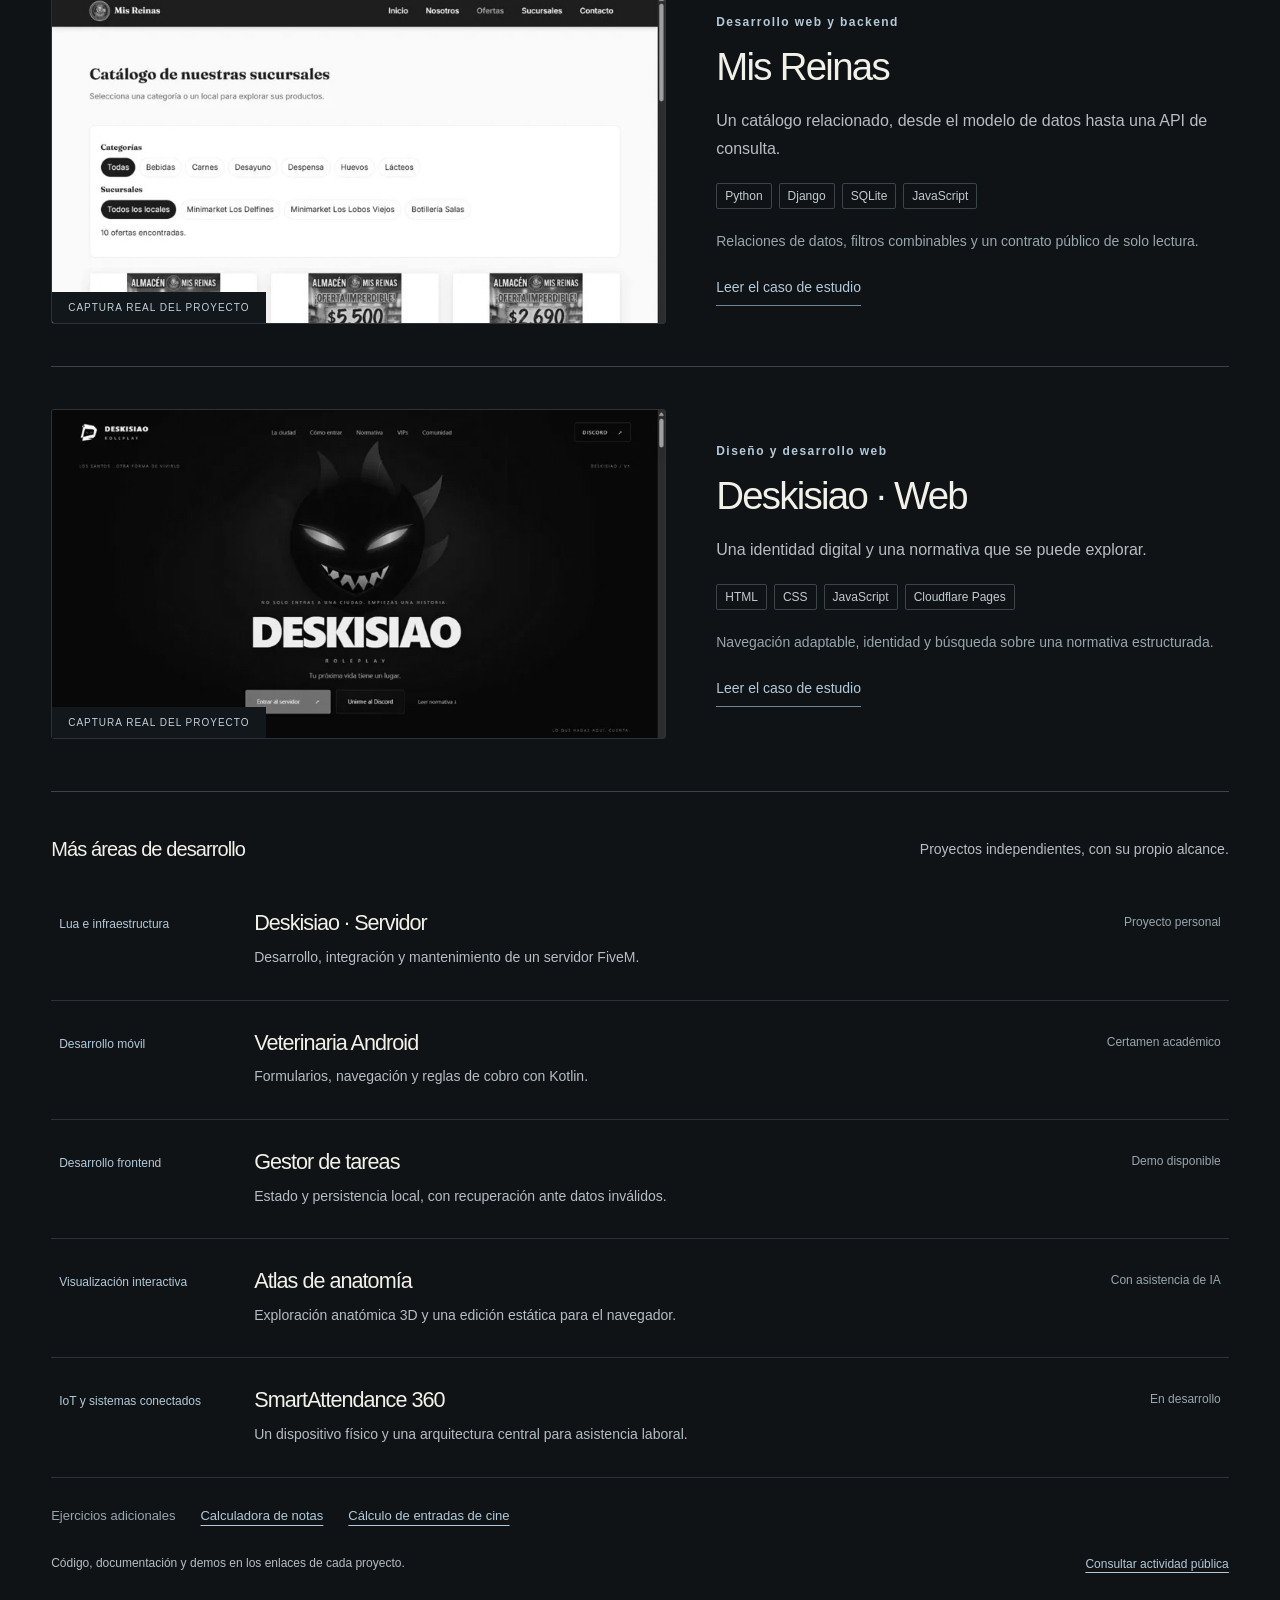
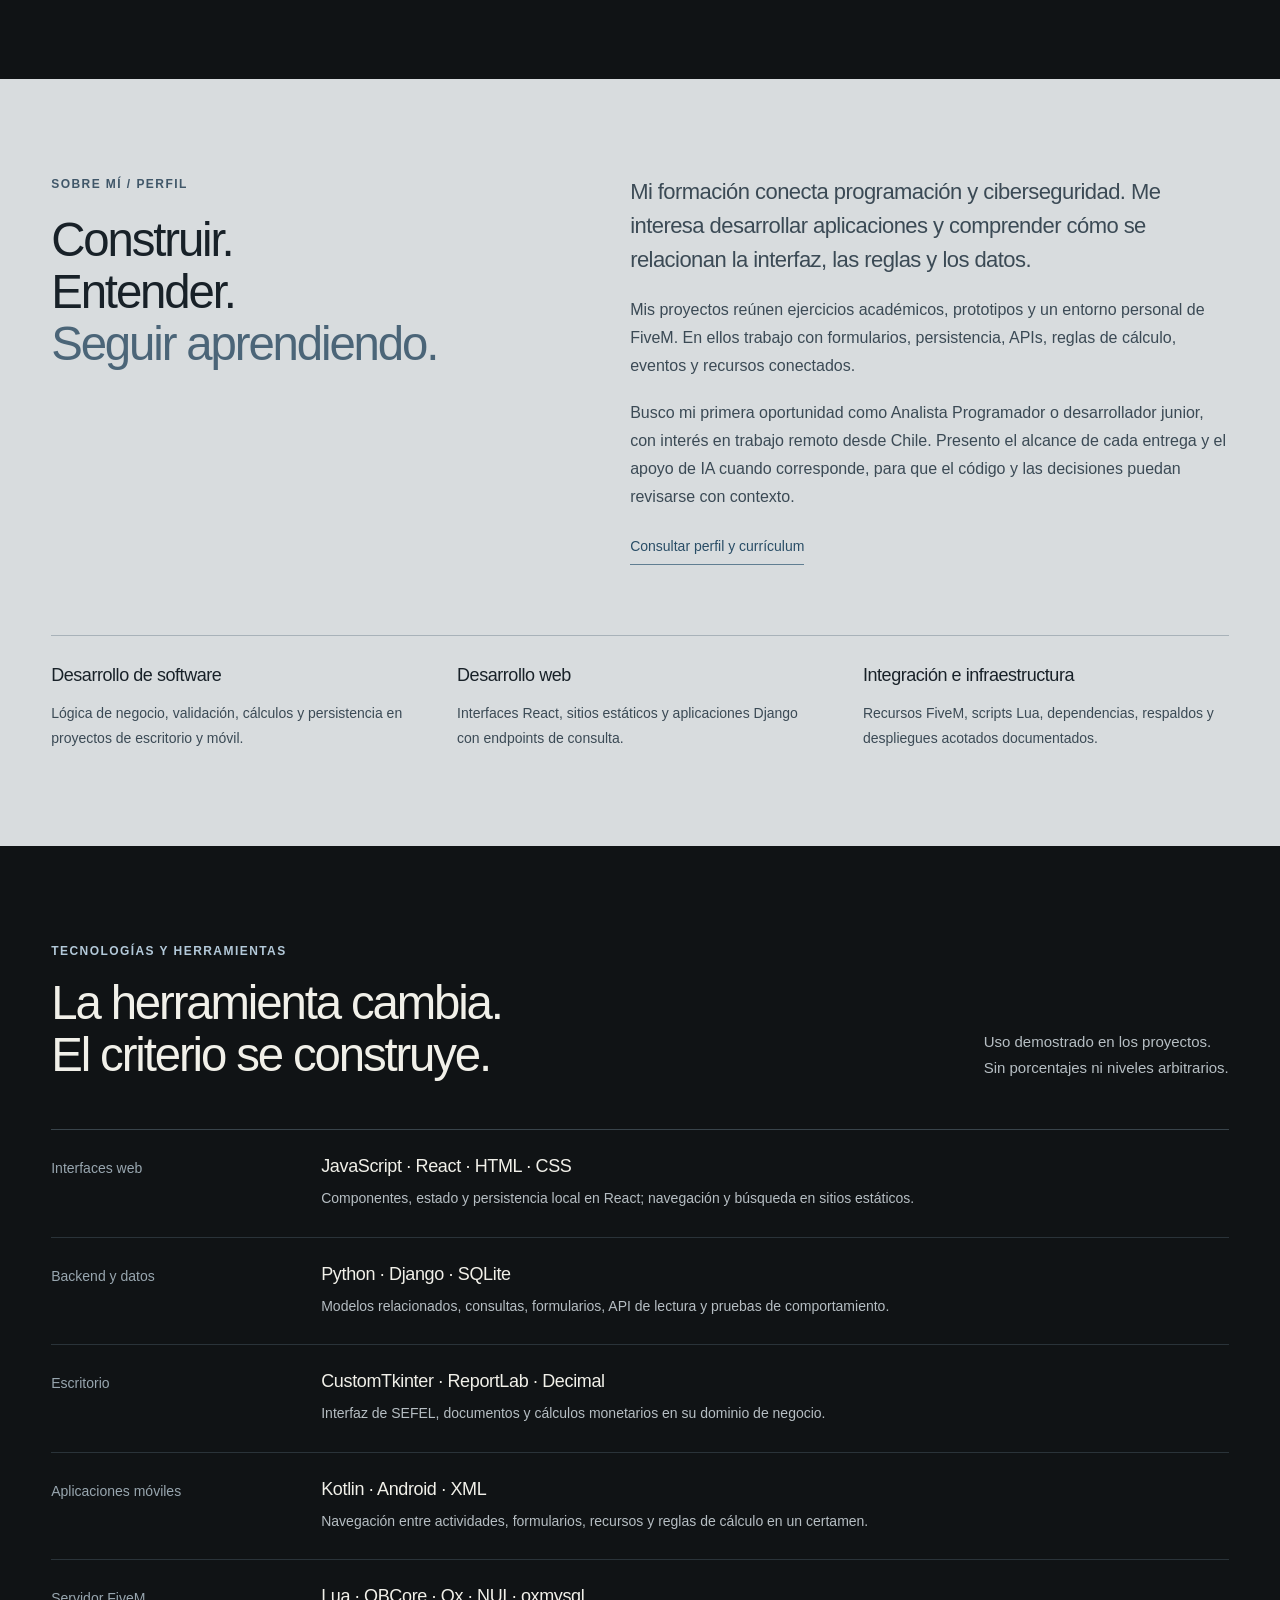
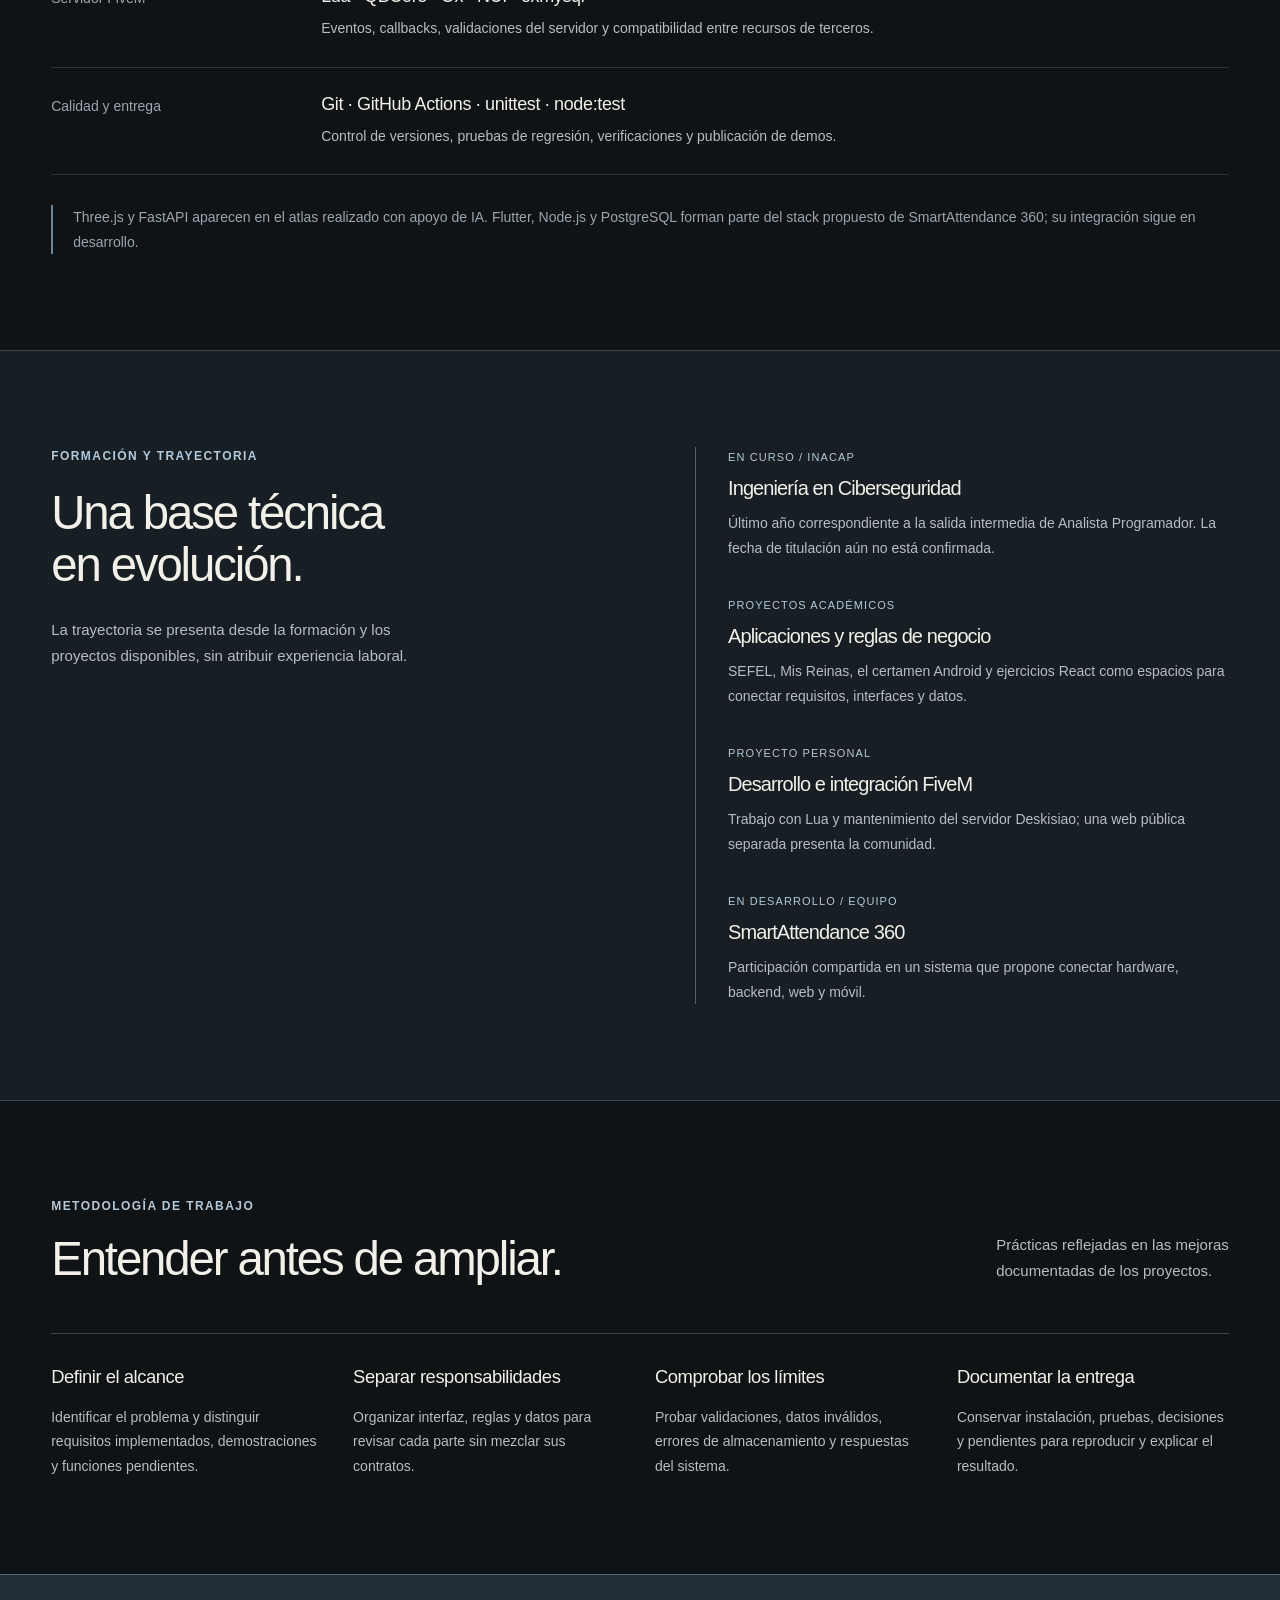
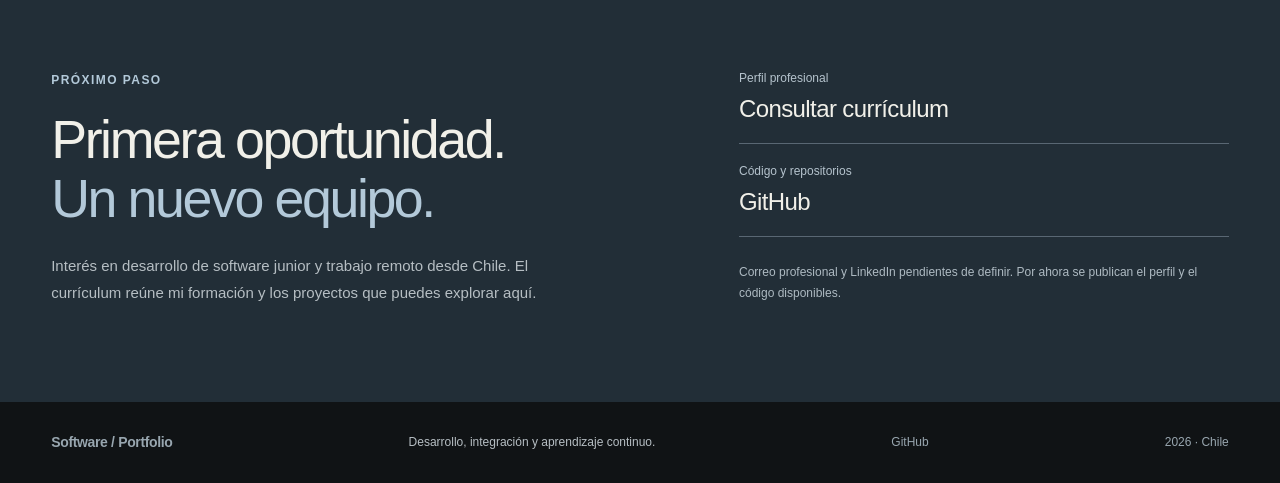
==== commit 3153c57c: "Link published Mis Reinas website and replace sample captures with public catalog views" ====
--- a/index.html
+++ b/index.html
@@ -1,5 +1,5 @@
-<!doctype html><html lang="es"><head><meta charset="utf-8"><meta name="viewport" content="width=device-width,initial-scale=1"><title>Desarrollo de software desde Chile · Portafolio de software</title><meta name="description" content="Proyectos de software web, escritorio y Android; desarrollo Lua e integración FiveM. Formación en INACAP y casos de estudio con evidencia real."><meta name="theme-color" content="#101315"><meta name="color-scheme" content="dark"><link rel="canonical" href="https://bastiiiuuu.github.io/"><meta property="og:title" content="Desarrollo de software desde Chile"><meta property="og:description" content="Proyectos de software web, escritorio y Android; desarrollo Lua e integración FiveM. Formación en INACAP y casos de estudio con evidencia real."><meta property="og:type" content="website"><meta property="og:url" content="https://bastiiiuuu.github.io/"><meta property="og:image" content="https://bastiiiuuu.github.io/assets/social.png"><meta property="og:image:width" content="1200"><meta property="og:image:height" content="630"><meta name="twitter:card" content="summary_large_image"><link rel="icon" href="assets/mark.svg" type="image/svg+xml"><link rel="stylesheet" href="styles.css"><script src="app.js" defer></script><script type="application/ld+json">{"@context": "https://schema.org", "@type": "WebSite", "name": "Desarrollo de software desde Chile", "description": "Proyectos de software web, escritorio y Android; desarrollo Lua e integración FiveM. Formación en INACAP y casos de estudio con evidencia real.", "url": "https://bastiiiuuu.github.io/", "inLanguage": "es-CL"}</script></head><body><a class="skip" href="#contenido">Saltar al contenido</a><header class="site-header"><nav class="wrap nav" aria-label="Principal"><a class="brand" href="#inicio"><img src="assets/mark.svg" width="32" height="32" alt=""><span>Software<span class="brand-sub"> / Portfolio</span></span></a><button class="menu-toggle" aria-controls="nav-links" aria-expanded="false">Menú</button><div id="nav-links" class="nav-links"><a href="#proyectos">Proyectos</a><a href="#perfil">Perfil</a><a href="#tecnologias">Tecnologías</a><a href="#trayectoria">Formación</a><a href="#contacto">Contacto</a></div><a class="nav-cv" href="curriculum.html">Currículum</a></nav></header><main id="contenido"><section class="intro wrap" id="inicio"><div class="intro-grid"><div class="intro-copy"><p class="eyebrow">DESARROLLO DE SOFTWARE / CHILE</p><h1>Software con<br><em>lógica y propósito.</em></h1><p class="intro-summary">Aplicaciones web, escritorio y Android.<br> Integración de sistemas y desarrollo con Lua.</p><div class="actions"><a class="button primary" href="#proyectos">Explorar proyectos</a><a class="text-link" href="curriculum.html">Ver currículum</a></div><div class="intro-foot"><span>Perfil junior</span><span>Formación en INACAP</span><span>Interés en trabajo remoto</span></div></div><a class="intro-preview" href="proyectos/misreinas.html"><div class="preview-caption"><span>EN EL PORTAFOLIO</span><span>WEB / BACKEND</span></div><img srcset="assets/misreinas-api-480.webp 480w, assets/misreinas-api-800.webp 800w, assets/misreinas-api.webp 1265w" sizes="(max-width:800px) calc(100vw - 40px), 640px" class="" src="assets/misreinas-api.webp" alt="Interfaz real del explorador de API de Mis Reinas" width="1265" height="712" loading="eager" decoding="async" fetchpriority="high"><div class="preview-footer"><strong>Mis Reinas</strong><span>Django · API JSON</span></div></a><div class="intro-context"><p class="eyebrow">LA BASE</p><p>Ingeniería en Ciberseguridad en curso.<br>Último año de la salida intermedia de Analista Programador.</p></div><div class="intro-stack"><p class="eyebrow">HERRAMIENTAS EN PRÁCTICA</p><p>Python <span>/</span> JavaScript <span>/</span> Kotlin <span>/</span> Lua</p><a class="text-link" href="#tecnologias">Ver cómo las utilizo</a></div></div></section>
-<section class="section wrap projects" id="proyectos"><div class="section-heading"><div><p class="eyebrow">TRABAJO SELECCIONADO</p><h2>El proyecto.<br>Las decisiones detrás.</h2></div><p>Casos de estudio para recorrer el problema,<br>la implementación y la evidencia disponible.</p></div><article class="project-feature" data-repo=""><a class="feature-image sefel" href="proyectos/sefel.html"><img srcset="assets/sefel-inicio-480.webp 480w, assets/sefel-inicio-800.webp 800w, assets/sefel-inicio.webp 1166w" sizes="(max-width:800px) calc(100vw - 40px), 640px" class="" src="assets/sefel-inicio.webp" alt="Recursos, costos y presupuestos en una aplicación de escritorio." width="1166" height="642" loading="lazy" decoding="async"><span class="image-note">INTERFAZ REAL · DATOS FICTICIOS</span></a><div class="feature-copy"><span class="eyebrow">Software de escritorio</span><h3>SEFEL</h3><p>Recursos, costos y presupuestos en una aplicación de escritorio.</p><ul class="tags" aria-label="Tecnologías"><li>Python</li><li>CustomTkinter</li><li>SQLite</li><li>ReportLab</li></ul><p class="project-detail">Dominio de negocio, precisión monetaria y conservación de documentos emitidos.</p><a class="text-link" href="proyectos/sefel.html">Leer el caso de estudio</a><span class="repo-update"></span></div></article><article class="project-feature" data-repo="Misreinas"><a class="feature-image misreinas" href="proyectos/misreinas.html"><img srcset="assets/misreinas-catalogo-480.webp 480w, assets/misreinas-catalogo-800.webp 800w, assets/misreinas-catalogo.webp 1265w" sizes="(max-width:800px) calc(100vw - 40px), 640px" class="" src="assets/misreinas-catalogo.webp" alt="Un catálogo relacionado, desde el modelo de datos hasta una API de consulta." width="1265" height="712" loading="lazy" decoding="async"><span class="image-note">CAPTURA REAL DEL PROYECTO</span></a><div class="feature-copy"><span class="eyebrow">Desarrollo web y backend</span><h3>Mis Reinas</h3><p>Un catálogo relacionado, desde el modelo de datos hasta una API de consulta.</p><ul class="tags" aria-label="Tecnologías"><li>Python</li><li>Django</li><li>SQLite</li><li>JavaScript</li></ul><p class="project-detail">Relaciones de datos, filtros combinables y un contrato público de solo lectura.</p><a class="text-link" href="proyectos/misreinas.html">Leer el caso de estudio</a><span class="repo-update"></span></div></article><article class="project-feature" data-repo=""><a class="feature-image deskisiao" href="proyectos/deskisiao.html"><img srcset="assets/deskisiao-inicio-480.webp 480w, assets/deskisiao-inicio-800.webp 800w, assets/deskisiao-inicio.webp 1265w" sizes="(max-width:800px) calc(100vw - 40px), 640px" class="" src="assets/deskisiao-inicio.webp" alt="Una identidad digital y una normativa que se puede explorar." width="1265" height="712" loading="lazy" decoding="async"><span class="image-note">CAPTURA REAL DEL PROYECTO</span></a><div class="feature-copy"><span class="eyebrow">Diseño y desarrollo web</span><h3>Deskisiao · Web</h3><p>Una identidad digital y una normativa que se puede explorar.</p><ul class="tags" aria-label="Tecnologías"><li>HTML</li><li>CSS</li><li>JavaScript</li><li>Cloudflare Pages</li></ul><p class="project-detail">Navegación adaptable, identidad y búsqueda sobre una normativa estructurada.</p><a class="text-link" href="proyectos/deskisiao.html">Leer el caso de estudio</a><span class="repo-update"></span></div></article><div class="project-index-heading"><h3>Más áreas de desarrollo</h3><p>Proyectos independientes, con su propio alcance.</p></div><div class="project-index"><a class="project-row" href="proyectos/deskisiao-servidor.html"><span class="row-category">Lua e infraestructura</span><div><h3>Deskisiao · Servidor</h3><p>Desarrollo, integración y mantenimiento de un servidor FiveM.</p></div><span class="row-status">Proyecto personal</span></a><a class="project-row" href="proyectos/agenda-android.html"><span class="row-category">Desarrollo móvil</span><div><h3>Veterinaria Android</h3><p>Formularios, navegación y reglas de cobro con Kotlin.</p></div><span class="row-status">Certamen académico</span></a><a class="project-row" href="proyectos/tareas.html"><span class="row-category">Desarrollo frontend</span><div><h3>Gestor de tareas</h3><p>Estado y persistencia local, con recuperación ante datos inválidos.</p></div><span class="row-status">Demo disponible</span></a><a class="project-row" href="proyectos/atlas.html"><span class="row-category">Visualización interactiva</span><div><h3>Atlas de anatomía</h3><p>Exploración anatómica 3D y una edición estática para el navegador.</p></div><span class="row-status">Con asistencia de IA</span></a><a class="project-row" href="proyectos/smartattendance.html"><span class="row-category">IoT y sistemas conectados</span><div><h3>SmartAttendance 360</h3><p>Un dispositivo físico y una arquitectura central para asistencia laboral.</p></div><span class="row-status">En desarrollo</span></a></div><div class="exercise-links"><span>Ejercicios adicionales</span><a href="https://bastiiiuuu.github.io/calculadora-notas-10-pts/">Calculadora de notas</a><a href="https://bastiiiuuu.github.io/cine-entradas-certamen-3/">Cálculo de entradas de cine</a></div><div class="github-sync"><p id="sync-status" role="status">Código, documentación y demos en los enlaces de cada proyecto.</p><button id="sync-github" type="button">Consultar actividad pública</button></div></section>
+<!doctype html><html lang="es"><head><meta charset="utf-8"><meta name="viewport" content="width=device-width,initial-scale=1"><title>Desarrollo de software desde Chile · Portafolio de software</title><meta name="description" content="Proyectos de software web, escritorio y Android; desarrollo Lua e integración FiveM. Formación en INACAP y casos de estudio con evidencia real."><meta name="theme-color" content="#101315"><meta name="color-scheme" content="dark"><link rel="canonical" href="https://bastiiiuuu.github.io/"><meta property="og:title" content="Desarrollo de software desde Chile"><meta property="og:description" content="Proyectos de software web, escritorio y Android; desarrollo Lua e integración FiveM. Formación en INACAP y casos de estudio con evidencia real."><meta property="og:type" content="website"><meta property="og:url" content="https://bastiiiuuu.github.io/"><meta property="og:image" content="https://bastiiiuuu.github.io/assets/social.png"><meta property="og:image:width" content="1200"><meta property="og:image:height" content="630"><meta name="twitter:card" content="summary_large_image"><link rel="icon" href="assets/mark.svg" type="image/svg+xml"><link rel="stylesheet" href="styles.css"><script src="app.js" defer></script><script type="application/ld+json">{"@context": "https://schema.org", "@type": "WebSite", "name": "Desarrollo de software desde Chile", "description": "Proyectos de software web, escritorio y Android; desarrollo Lua e integración FiveM. Formación en INACAP y casos de estudio con evidencia real.", "url": "https://bastiiiuuu.github.io/", "inLanguage": "es-CL"}</script></head><body><a class="skip" href="#contenido">Saltar al contenido</a><header class="site-header"><nav class="wrap nav" aria-label="Principal"><a class="brand" href="#inicio"><img src="assets/mark.svg" width="32" height="32" alt=""><span>Software<span class="brand-sub"> / Portfolio</span></span></a><button class="menu-toggle" aria-controls="nav-links" aria-expanded="false">Menú</button><div id="nav-links" class="nav-links"><a href="#proyectos">Proyectos</a><a href="#perfil">Perfil</a><a href="#tecnologias">Tecnologías</a><a href="#trayectoria">Formación</a><a href="#contacto">Contacto</a></div><a class="nav-cv" href="curriculum.html">Currículum</a></nav></header><main id="contenido"><section class="intro wrap" id="inicio"><div class="intro-grid"><div class="intro-copy"><p class="eyebrow">DESARROLLO DE SOFTWARE / CHILE</p><h1>Software con<br><em>lógica y propósito.</em></h1><p class="intro-summary">Aplicaciones web, escritorio y Android.<br> Integración de sistemas y desarrollo con Lua.</p><div class="actions"><a class="button primary" href="#proyectos">Explorar proyectos</a><a class="text-link" href="curriculum.html">Ver currículum</a></div><div class="intro-foot"><span>Perfil junior</span><span>Formación en INACAP</span><span>Interés en trabajo remoto</span></div></div><a class="intro-preview" href="proyectos/misreinas.html"><div class="preview-caption"><span>EN EL PORTAFOLIO</span><span>WEB / BACKEND</span></div><img srcset="assets/misreinas-publica-inicio-480.webp 480w, assets/misreinas-publica-inicio-800.webp 800w, assets/misreinas-publica-inicio.webp 1265w" sizes="(max-width:800px) calc(100vw - 40px), 640px" class="" src="assets/misreinas-publica-inicio.webp" alt="Página de inicio de Mis Reinas" width="1265" height="712" loading="eager" decoding="async" fetchpriority="high"><div class="preview-footer"><strong>Mis Reinas</strong><span>Sitio publicado · Django</span></div></a><div class="intro-context"><p class="eyebrow">LA BASE</p><p>Ingeniería en Ciberseguridad en curso.<br>Último año de la salida intermedia de Analista Programador.</p></div><div class="intro-stack"><p class="eyebrow">HERRAMIENTAS EN PRÁCTICA</p><p>Python <span>/</span> JavaScript <span>/</span> Kotlin <span>/</span> Lua</p><a class="text-link" href="#tecnologias">Ver cómo las utilizo</a></div></div></section>
+<section class="section wrap projects" id="proyectos"><div class="section-heading"><div><p class="eyebrow">TRABAJO SELECCIONADO</p><h2>El proyecto.<br>Las decisiones detrás.</h2></div><p>Casos de estudio para recorrer el problema,<br>la implementación y la evidencia disponible.</p></div><article class="project-feature" data-repo=""><a class="feature-image sefel" href="proyectos/sefel.html"><img srcset="assets/sefel-inicio-480.webp 480w, assets/sefel-inicio-800.webp 800w, assets/sefel-inicio.webp 1166w" sizes="(max-width:800px) calc(100vw - 40px), 640px" class="" src="assets/sefel-inicio.webp" alt="Recursos, costos y presupuestos en una aplicación de escritorio." width="1166" height="642" loading="lazy" decoding="async"><span class="image-note">INTERFAZ REAL · DATOS FICTICIOS</span></a><div class="feature-copy"><span class="eyebrow">Software de escritorio</span><h3>SEFEL</h3><p>Recursos, costos y presupuestos en una aplicación de escritorio.</p><ul class="tags" aria-label="Tecnologías"><li>Python</li><li>CustomTkinter</li><li>SQLite</li><li>ReportLab</li></ul><p class="project-detail">Dominio de negocio, precisión monetaria y conservación de documentos emitidos.</p><a class="text-link" href="proyectos/sefel.html">Leer el caso de estudio</a><span class="repo-update"></span></div></article><article class="project-feature" data-repo="Misreinas"><a class="feature-image misreinas" href="proyectos/misreinas.html"><img srcset="assets/misreinas-publica-catalogo-480.webp 480w, assets/misreinas-publica-catalogo-800.webp 800w, assets/misreinas-publica-catalogo.webp 1265w" sizes="(max-width:800px) calc(100vw - 40px), 640px" class="" src="assets/misreinas-publica-catalogo.webp" alt="Un catálogo relacionado, desde el modelo de datos hasta una API de consulta." width="1265" height="712" loading="lazy" decoding="async"><span class="image-note">CAPTURA REAL DEL PROYECTO</span></a><div class="feature-copy"><span class="eyebrow">Desarrollo web y backend</span><h3>Mis Reinas</h3><p>Un catálogo relacionado, desde el modelo de datos hasta una API de consulta.</p><ul class="tags" aria-label="Tecnologías"><li>Python</li><li>Django</li><li>SQLite</li><li>JavaScript</li></ul><p class="project-detail">Relaciones de datos, filtros combinables y un contrato público de solo lectura.</p><a class="text-link" href="proyectos/misreinas.html">Leer el caso de estudio</a><span class="repo-update"></span></div></article><article class="project-feature" data-repo=""><a class="feature-image deskisiao" href="proyectos/deskisiao.html"><img srcset="assets/deskisiao-inicio-480.webp 480w, assets/deskisiao-inicio-800.webp 800w, assets/deskisiao-inicio.webp 1265w" sizes="(max-width:800px) calc(100vw - 40px), 640px" class="" src="assets/deskisiao-inicio.webp" alt="Una identidad digital y una normativa que se puede explorar." width="1265" height="712" loading="lazy" decoding="async"><span class="image-note">CAPTURA REAL DEL PROYECTO</span></a><div class="feature-copy"><span class="eyebrow">Diseño y desarrollo web</span><h3>Deskisiao · Web</h3><p>Una identidad digital y una normativa que se puede explorar.</p><ul class="tags" aria-label="Tecnologías"><li>HTML</li><li>CSS</li><li>JavaScript</li><li>Cloudflare Pages</li></ul><p class="project-detail">Navegación adaptable, identidad y búsqueda sobre una normativa estructurada.</p><a class="text-link" href="proyectos/deskisiao.html">Leer el caso de estudio</a><span class="repo-update"></span></div></article><div class="project-index-heading"><h3>Más áreas de desarrollo</h3><p>Proyectos independientes, con su propio alcance.</p></div><div class="project-index"><a class="project-row" href="proyectos/deskisiao-servidor.html"><span class="row-category">Lua e infraestructura</span><div><h3>Deskisiao · Servidor</h3><p>Desarrollo, integración y mantenimiento de un servidor FiveM.</p></div><span class="row-status">Proyecto personal</span></a><a class="project-row" href="proyectos/agenda-android.html"><span class="row-category">Desarrollo móvil</span><div><h3>Veterinaria Android</h3><p>Formularios, navegación y reglas de cobro con Kotlin.</p></div><span class="row-status">Certamen académico</span></a><a class="project-row" href="proyectos/tareas.html"><span class="row-category">Desarrollo frontend</span><div><h3>Gestor de tareas</h3><p>Estado y persistencia local, con recuperación ante datos inválidos.</p></div><span class="row-status">Demo disponible</span></a><a class="project-row" href="proyectos/atlas.html"><span class="row-category">Visualización interactiva</span><div><h3>Atlas de anatomía</h3><p>Exploración anatómica 3D y una edición estática para el navegador.</p></div><span class="row-status">Con asistencia de IA</span></a><a class="project-row" href="proyectos/smartattendance.html"><span class="row-category">IoT y sistemas conectados</span><div><h3>SmartAttendance 360</h3><p>Un dispositivo físico y una arquitectura central para asistencia laboral.</p></div><span class="row-status">En desarrollo</span></a></div><div class="exercise-links"><span>Ejercicios adicionales</span><a href="https://bastiiiuuu.github.io/calculadora-notas-10-pts/">Calculadora de notas</a><a href="https://bastiiiuuu.github.io/cine-entradas-certamen-3/">Cálculo de entradas de cine</a></div><div class="github-sync"><p id="sync-status" role="status">Código, documentación y demos en los enlaces de cada proyecto.</p><button id="sync-github" type="button">Consultar actividad pública</button></div></section>
 <section class="section profile-section" id="perfil"><div class="wrap profile-grid"><div><p class="eyebrow">SOBRE MÍ / PERFIL</p><h2>Construir.<br> Entender.<br> <span>Seguir aprendiendo.</span></h2></div><div class="profile-copy"><p class="large-copy">Mi formación conecta programación y ciberseguridad. Me interesa desarrollar aplicaciones y comprender cómo se relacionan la interfaz, las reglas y los datos.</p><p>Mis proyectos reúnen ejercicios académicos, prototipos y un entorno personal de FiveM. En ellos trabajo con formularios, persistencia, APIs, reglas de cálculo, eventos y recursos conectados.</p><p>Busco mi primera oportunidad como Analista Programador o desarrollador junior, con interés en trabajo remoto desde Chile. Presento el alcance de cada entrega y el apoyo de IA cuando corresponde, para que el código y las decisiones puedan revisarse con contexto.</p><a class="text-link" href="curriculum.html">Consultar perfil y currículum</a></div></div><div class="wrap capability-list"><div><h3>Desarrollo de software</h3><p>Lógica de negocio, validación, cálculos y persistencia en proyectos de escritorio y móvil.</p></div><div><h3>Desarrollo web</h3><p>Interfaces React, sitios estáticos y aplicaciones Django con endpoints de consulta.</p></div><div><h3>Integración e infraestructura</h3><p>Recursos FiveM, scripts Lua, dependencias, respaldos y despliegues acotados documentados.</p></div></div></section>
 <section class="section wrap" id="tecnologias"><div class="section-heading"><div><p class="eyebrow">TECNOLOGÍAS Y HERRAMIENTAS</p><h2>La herramienta cambia.<br>El criterio se construye.</h2></div><p>Uso demostrado en los proyectos.<br>Sin porcentajes ni niveles arbitrarios.</p></div><dl class="technology-table"><div><dt>Interfaces web</dt><dd><strong>JavaScript · React · HTML · CSS</strong><p>Componentes, estado y persistencia local en React; navegación y búsqueda en sitios estáticos.</p></dd></div><div><dt>Backend y datos</dt><dd><strong>Python · Django · SQLite</strong><p>Modelos relacionados, consultas, formularios, API de lectura y pruebas de comportamiento.</p></dd></div><div><dt>Escritorio</dt><dd><strong>CustomTkinter · ReportLab · Decimal</strong><p>Interfaz de SEFEL, documentos y cálculos monetarios en su dominio de negocio.</p></dd></div><div><dt>Aplicaciones móviles</dt><dd><strong>Kotlin · Android · XML</strong><p>Navegación entre actividades, formularios, recursos y reglas de cálculo en un certamen.</p></dd></div><div><dt>Servidor FiveM</dt><dd><strong>Lua · QBCore · Ox · NUI · oxmysql</strong><p>Eventos, callbacks, validaciones del servidor y compatibilidad entre recursos de terceros.</p></dd></div><div><dt>Calidad y entrega</dt><dd><strong>Git · GitHub Actions · unittest · node:test</strong><p>Control de versiones, pruebas de regresión, verificaciones y publicación de demos.</p></dd></div></dl><p class="evidence-note">Three.js y FastAPI aparecen en el atlas realizado con apoyo de IA. Flutter, Node.js y PostgreSQL forman parte del stack propuesto de SmartAttendance 360; su integración sigue en desarrollo.</p></section>
 <section class="section trajectory-section" id="trayectoria"><div class="wrap trajectory-grid"><div><p class="eyebrow">FORMACIÓN Y TRAYECTORIA</p><h2>Una base técnica<br>en evolución.</h2><p>La trayectoria se presenta desde la formación y los proyectos disponibles, sin atribuir experiencia laboral.</p></div><div class="timeline"><article><span>EN CURSO / INACAP</span><h3>Ingeniería en Ciberseguridad</h3><p>Último año correspondiente a la salida intermedia de Analista Programador. La fecha de titulación aún no está confirmada.</p></article><article><span>PROYECTOS ACADÉMICOS</span><h3>Aplicaciones y reglas de negocio</h3><p>SEFEL, Mis Reinas, el certamen Android y ejercicios React como espacios para conectar requisitos, interfaces y datos.</p></article><article><span>PROYECTO PERSONAL</span><h3>Desarrollo e integración FiveM</h3><p>Trabajo con Lua y mantenimiento del servidor Deskisiao; una web pública separada presenta la comunidad.</p></article><article><span>EN DESARROLLO / EQUIPO</span><h3>SmartAttendance 360</h3><p>Participación compartida en un sistema que propone conectar hardware, backend, web y móvil.</p></article></div></div></section>
